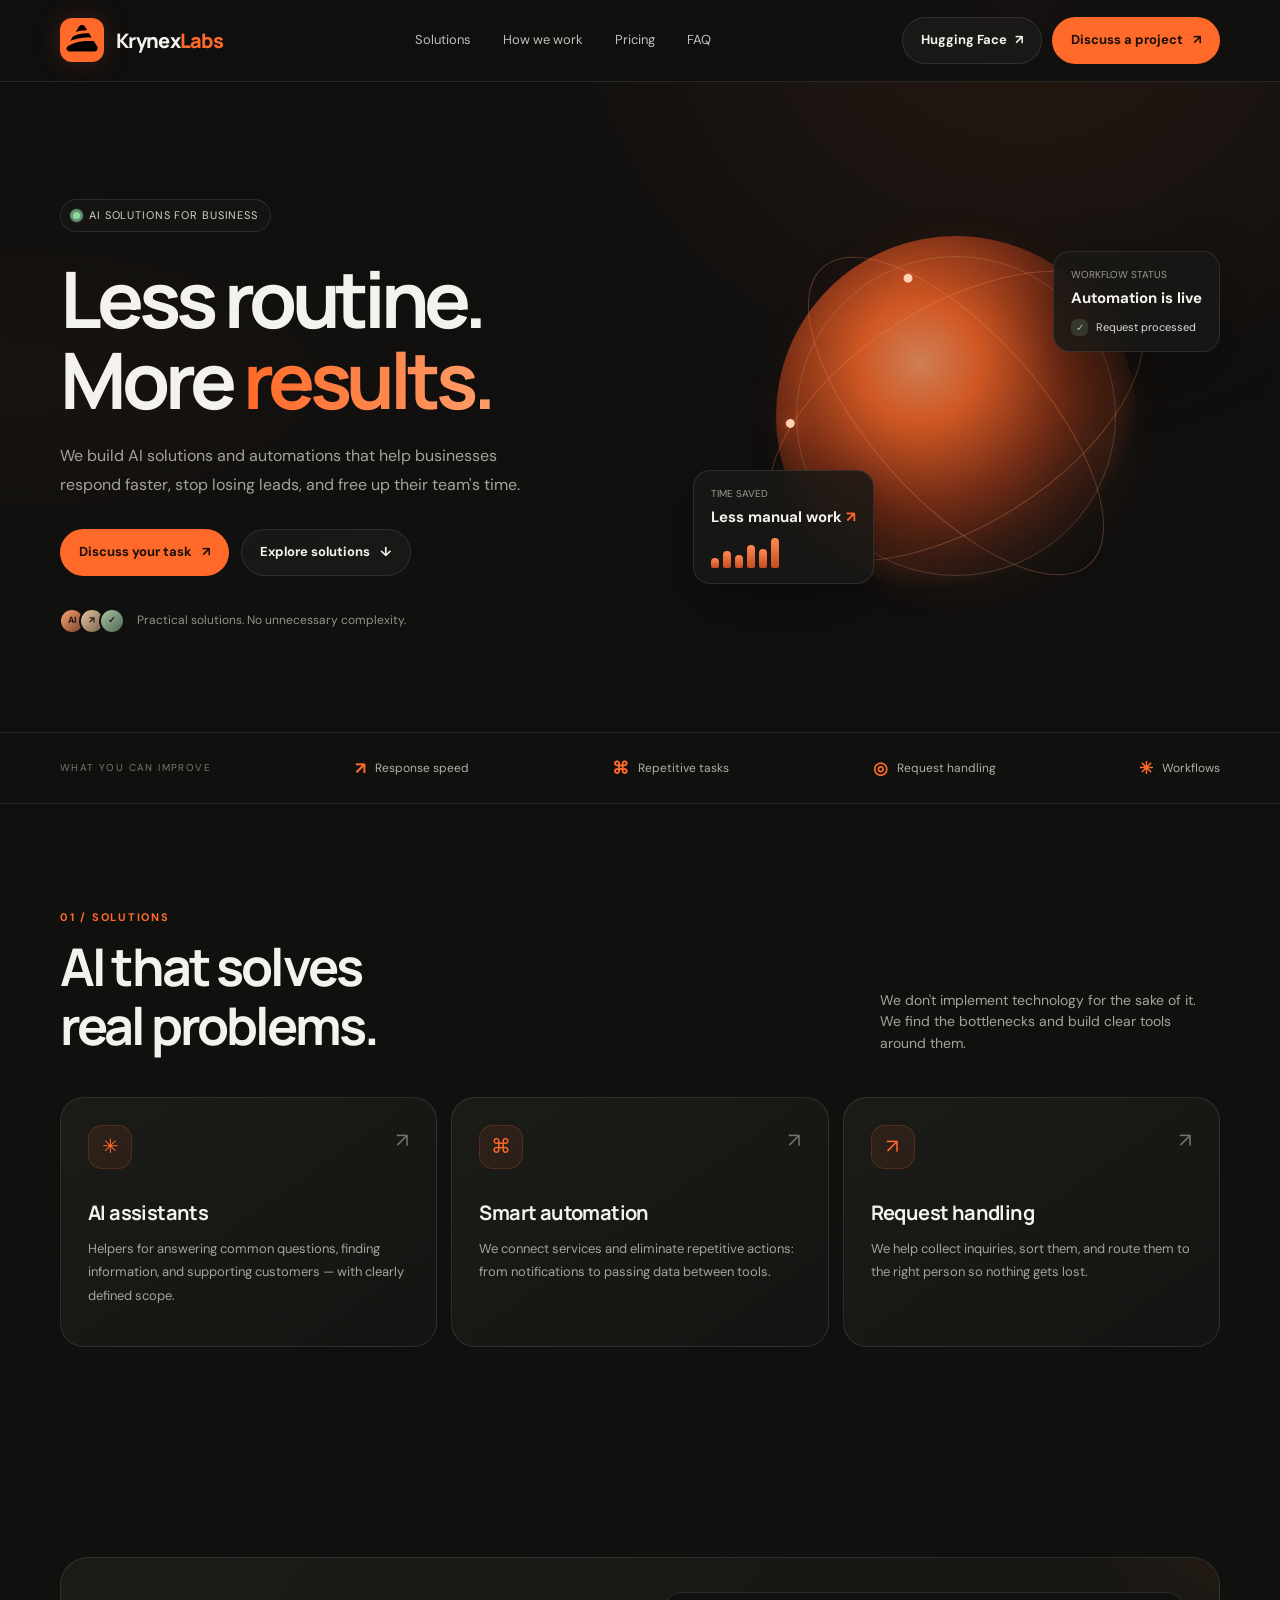
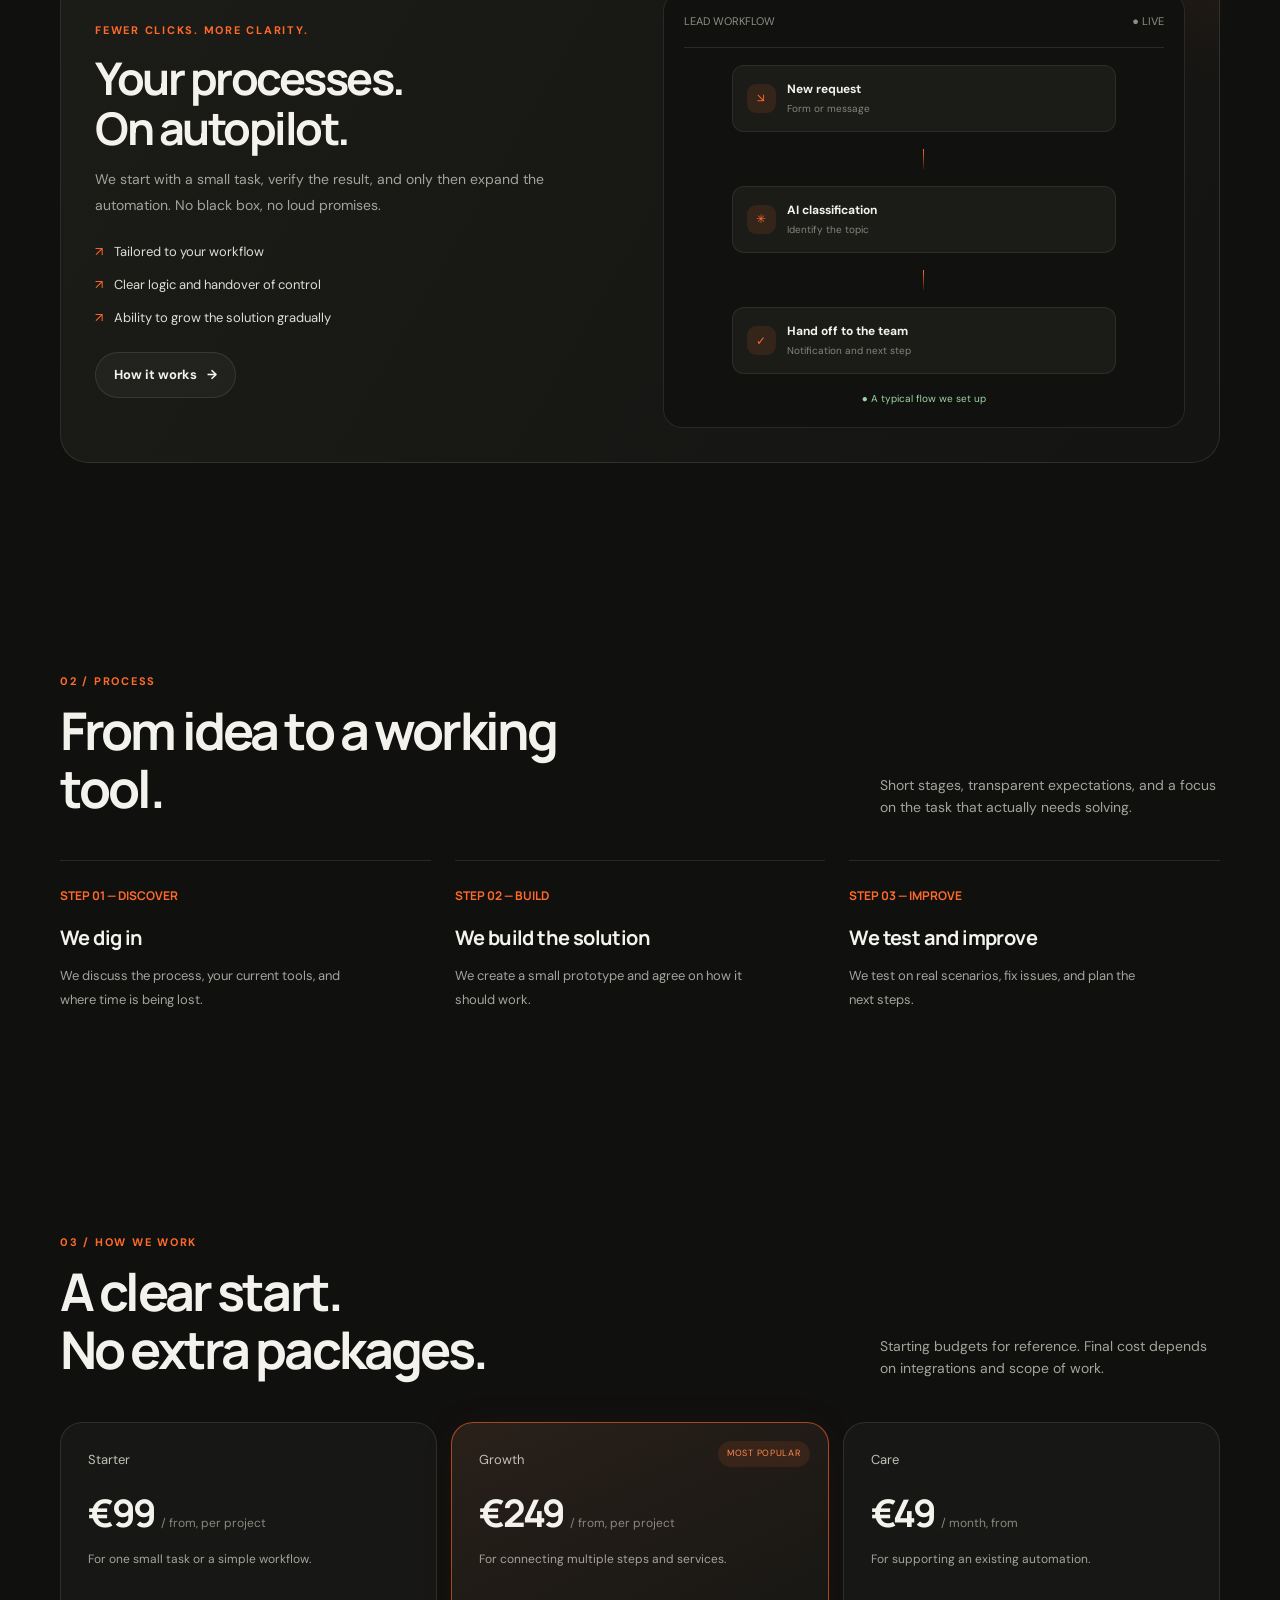
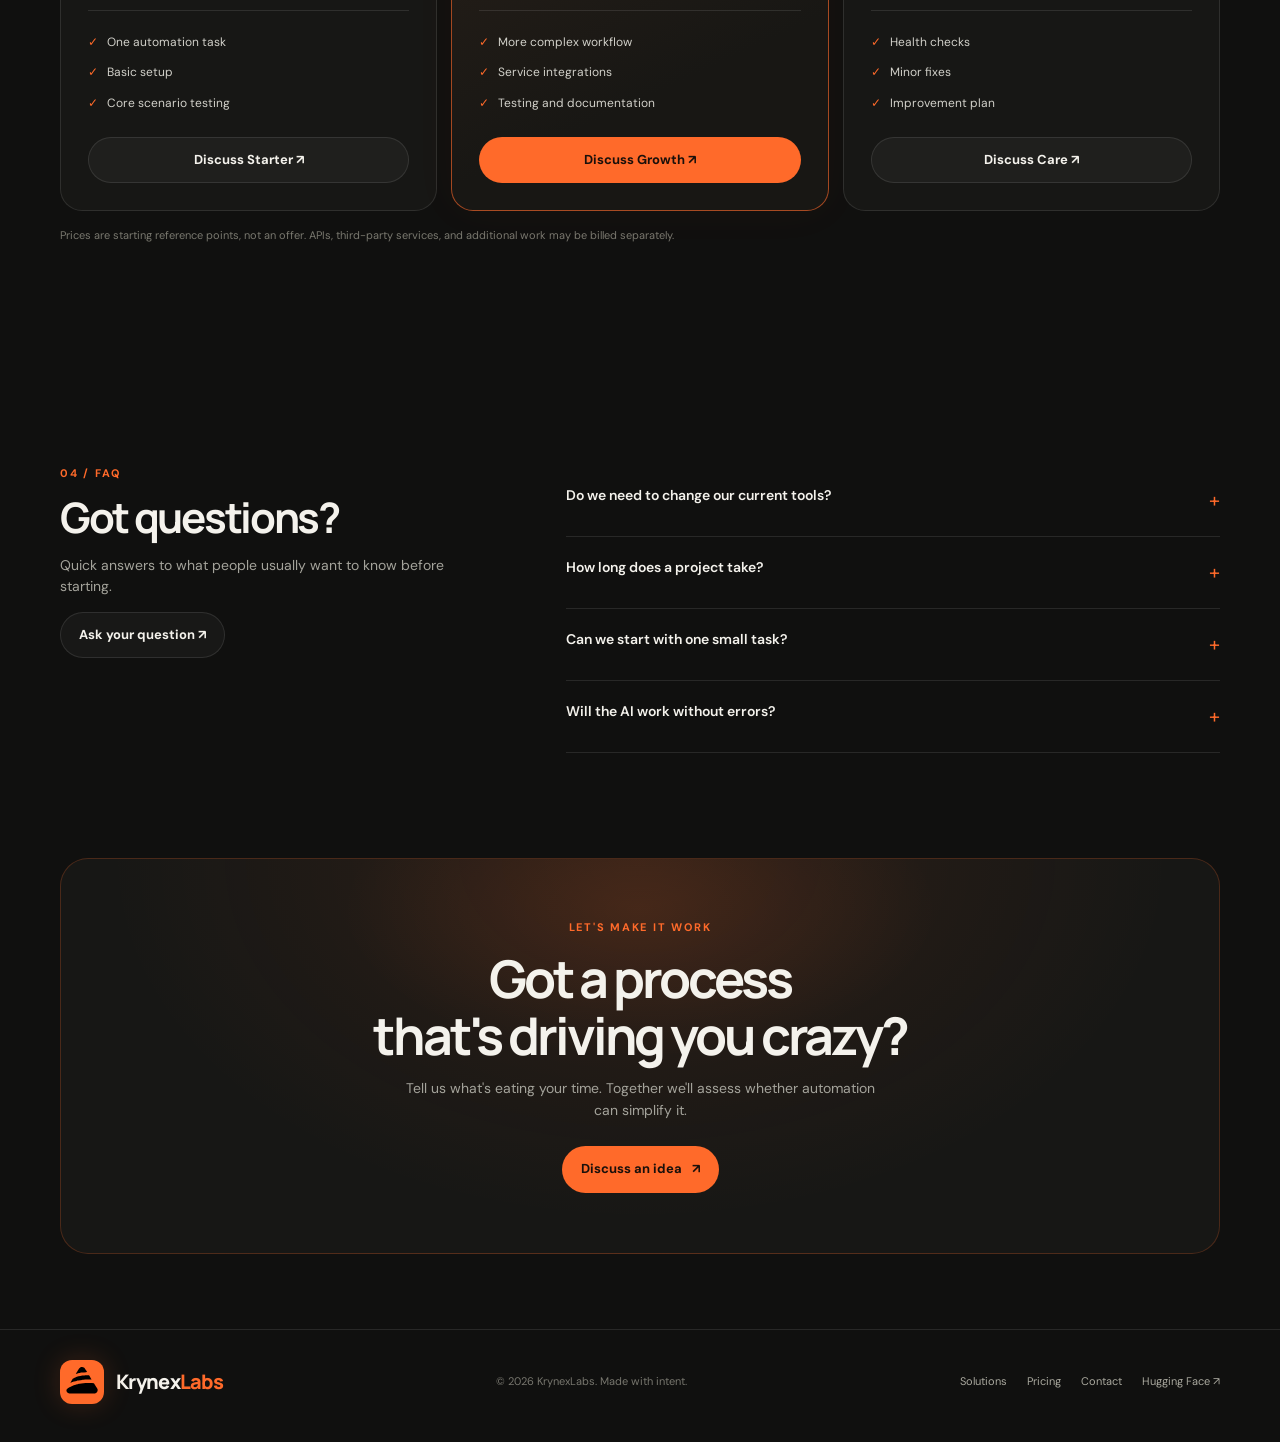
==== index.html @ ca98ba77 "Add files via upload" ====
<!doctype html>
<html lang="en">
<head>
<meta charset="utf-8">
<meta name="viewport" content="width=device-width, initial-scale=1">
<meta name="theme-color" content="#10100f">
<meta name="description" content="KrynexLabs — AI automation for business. Less routine, more results.">
<title>KrynexLabs — Make work flow.</title>
<link rel="icon" type="image/svg+xml" href="logo.svg">
<link rel="preconnect" href="https://fonts.googleapis.com">
<link rel="preconnect" href="https://fonts.gstatic.com" crossorigin>
<link href="https://fonts.googleapis.com/css2?family=DM+Sans:wght@400;500;600;700&family=Manrope:wght@400;500;600;700;800&display=swap" rel="stylesheet">
<style>
:root{--bg:#10100f;--panel:#171715;--panel2:#1d1d1a;--text:#f4f2ec;--muted:#a4a39b;--line:rgba(255,255,255,.1);--orange:#ff6a2a;--orange2:#ff8b52;--radius:24px;--max:1160px}
*{box-sizing:border-box}html{scroll-behavior:smooth;scroll-padding-top:90px}body{margin:0;background:var(--bg);color:var(--text);font-family:"DM Sans",sans-serif;line-height:1.55;overflow-x:hidden}body:before{content:"";position:fixed;inset:0;pointer-events:none;z-index:-1;background:radial-gradient(ellipse at 80% 0%,rgba(255,106,42,.09),transparent 36%),radial-gradient(ellipse at 0% 42%,rgba(255,106,42,.035),transparent 30%)}a{color:inherit;text-decoration:none}button,input,textarea{font:inherit}.wrap{width:min(var(--max),calc(100% - 48px));margin:auto}
/* scroll progress bar */
#scrollProgress{position:fixed;top:0;left:0;height:2px;width:0;background:linear-gradient(90deg,var(--orange),var(--orange2));z-index:100;transition:width .1s linear;box-shadow:0 0 12px #ff6a2a99;pointer-events:none}
.nav{height:82px;display:flex;align-items:center;justify-content:space-between;border-bottom:1px solid var(--line);position:sticky;top:0;z-index:20;background:rgba(16,16,15,.8);backdrop-filter:blur(18px)}.nav-inner{display:flex;align-items:center;justify-content:space-between;width:min(var(--max),calc(100% - 48px));margin:auto}.brand{display:flex;align-items:center;gap:12px;font-family:Manrope,sans-serif;font-weight:800;letter-spacing:-.7px;font-size:20px}.brand-mark{height:44px;width:44px;display:block;background:var(--orange);border-radius:12px;box-shadow:0 0 28px #ff6a2a30;overflow:hidden;flex-shrink:0;position:relative}.brand-mark img{width:100%;height:100%;object-fit:cover;display:block}.brand-mark::after{content:"";position:absolute;inset:-4px;border-radius:16px;background:radial-gradient(circle,#ff6a2a55,transparent 70%);z-index:-1;opacity:0;animation:logoPulse 3s ease-in-out infinite}.brand span span{color:var(--orange)}.nav-links{display:flex;gap:32px;color:#c0bfb8;font-size:13px}.nav-links a{transition:color .2s;position:relative}.nav-links a::after{content:"";position:absolute;left:0;bottom:-4px;width:0;height:1px;background:var(--orange);transition:width .25s ease}.nav-links a:hover{color:#fff}.nav-links a:hover::after{width:100%}.nav-links-hf{display:none}.nav-right{display:flex;align-items:center;gap:10px}.nav-cta,.btn{display:inline-flex;align-items:center;justify-content:center;gap:10px;border:1px solid transparent;border-radius:999px;padding:12px 18px;font-size:13px;font-weight:700;transition:transform .22s,background .22s,border-color .22s,box-shadow .22s;cursor:pointer;position:relative;overflow:hidden}.nav-cta,.btn-primary{background:var(--orange);color:#1a100b}.nav-cta::before,.btn-primary::before{content:"";position:absolute;top:0;left:-100%;width:100%;height:100%;background:linear-gradient(90deg,transparent,rgba(255,255,255,.25),transparent);transition:left .5s ease;pointer-events:none}.nav-cta:hover::before,.btn-primary:hover::before{left:100%}.nav-cta:hover,.btn-primary:hover{background:var(--orange2);transform:translateY(-2px);box-shadow:0 8px 30px #ff6a2a45}.nav-hf{display:inline-flex;align-items:center;justify-content:center;gap:8px;border:1px solid var(--line);background:rgba(255,255,255,.035);color:var(--text);border-radius:999px;padding:12px 18px;font-size:13px;font-weight:700;transition:transform .22s,border-color .22s,background .22s,box-shadow .22s;cursor:pointer}.nav-hf:hover{border-color:#ff6a2a88;transform:translateY(-2px);background:rgba(255,106,42,.08);box-shadow:0 6px 20px #ff6a2a15}.btn-secondary{border-color:var(--line);background:rgba(255,255,255,.035);color:var(--text)}.btn-secondary:hover{border-color:#ff6a2a88;transform:translateY(-2px)}.menu-btn{display:none;border:1px solid var(--line);background:#191917;color:white;border-radius:12px;width:43px;height:43px;font-size:21px;cursor:pointer;transition:transform .2s,background .2s;z-index:60;position:relative}.menu-btn:active{transform:scale(.94)}.menu-btn.active{background:var(--orange);color:#17110d;border-color:var(--orange)}
.hero{padding:100px 0 82px;min-height:650px;display:grid;grid-template-columns:1.05fr .95fr;align-items:center;gap:50px}.eyebrow{display:inline-flex;align-items:center;gap:9px;border:1px solid var(--line);background:#ffffff05;border-radius:999px;padding:7px 12px;color:#d5d3cc;font-size:11px;letter-spacing:.08em;text-transform:uppercase}.live-dot{width:7px;height:7px;border-radius:50%;background:#91d9a3;box-shadow:0 0 0 4px #91d9a31a;position:relative}.live-dot::after{content:"";position:absolute;inset:-3px;border-radius:50%;background:#91d9a3;opacity:.6;animation:dotPulse 2s ease-out infinite}.hero h1{font-family:Manrope,sans-serif;font-size:clamp(46px,6.2vw,78px);line-height:1.04;letter-spacing:-.065em;margin:26px 0 22px;font-weight:700}.hero h1 em{font-style:normal;color:var(--orange);background:linear-gradient(90deg,var(--orange),#ff9d68,var(--orange2),var(--orange));background-size:300% 100%;-webkit-background-clip:text;background-clip:text;-webkit-text-fill-color:transparent;animation:gradientShift 5s ease infinite}.hero-copy{max-width:500px;color:var(--muted);font-size:16px;line-height:1.8}.hero-actions{display:flex;flex-wrap:wrap;gap:12px;margin-top:30px}.micro-proof{display:flex;align-items:center;gap:12px;margin-top:32px;color:#929189;font-size:12px}.avatars{display:flex;padding-left:5px}.avatar{width:26px;height:26px;border:2px solid var(--bg);border-radius:50%;margin-left:-6px;background:linear-gradient(135deg,#f8a36d,#7a4530);display:grid;place-items:center;color:#24140c;font-size:9px;font-weight:800;transition:transform .25s}.avatar:hover{transform:translateY(-3px) scale(1.1);z-index:2}.avatar:nth-child(2){background:linear-gradient(135deg,#e4c6a0,#76604d)}.avatar:nth-child(3){background:linear-gradient(135deg,#a7c2a1,#4e6856)}.hero-visual{position:relative;min-height:420px;display:grid;place-items:center}.orb{position:absolute;width:360px;height:360px;border-radius:50%;background:radial-gradient(circle at 40% 35%,#ff9b67 0,#ff6a2a 19%,#8d3418 44%,#201511 68%,transparent 72%);filter:blur(.3px);opacity:.8;animation:float 7s ease-in-out infinite}.orb:after{content:"";position:absolute;inset:20px;border-radius:50%;border:1px solid #ffb28a50;box-shadow:inset 0 0 50px #ff6a2a25,0 0 70px #ff6a2a1c}.orbit{position:absolute;width:420px;height:220px;border:1px solid #ff98634a;border-radius:50%;transform:rotate(-32deg);animation:orbit 16s linear infinite}.orbit.two{width:400px;height:170px;transform:rotate(48deg);animation-duration:22s;animation-direction:reverse}.orbit-dot{position:absolute;top:23px;left:60px;width:9px;height:9px;background:#ffd0b2;border-radius:50%;box-shadow:0 0 20px var(--orange)}.glass-card{position:absolute;background:rgba(25,25,22,.84);border:1px solid #ffffff19;backdrop-filter:blur(18px);border-radius:17px;padding:15px 17px;box-shadow:0 20px 60px #0005;animation:float 6s ease-in-out infinite;transition:transform .3s ease,box-shadow .3s ease}.glass-card:hover{box-shadow:0 24px 70px #0008,0 0 30px #ff6a2a20}.glass-card small{color:#9d9b92;font-size:10px;display:block}.glass-card strong{display:block;font-size:15px;margin-top:4px}.card-top{top:45px;right:0}.card-bottom{bottom:42px;left:0;animation-delay:-2s}.mini-chart{display:flex;gap:4px;align-items:end;height:30px;margin-top:9px}.mini-chart i{width:8px;border-radius:4px 4px 2px 2px;background:linear-gradient(var(--orange2),#c64c20);transition:height .4s ease}.mini-chart i:nth-child(1){height:35%}.mini-chart i:nth-child(2){height:58%}.mini-chart i:nth-child(3){height:44%}.mini-chart i:nth-child(4){height:78%}.mini-chart i:nth-child(5){height:64%}.mini-chart i:nth-child(6){height:100%}.mini-check{display:flex;gap:8px;align-items:center;margin-top:9px;font-size:11px;color:#ddd}.check{height:17px;width:17px;border-radius:6px;background:#9ad6a42a;color:#9ad6a4;display:grid;place-items:center;font-size:10px}
.strip{border-block:1px solid var(--line);padding:22px 0}.strip-inner{display:flex;align-items:center;justify-content:space-between;gap:18px;flex-wrap:wrap}.strip-label{font-size:10px;text-transform:uppercase;letter-spacing:.14em;color:#77766e}.capability{font-size:12px;color:#b0afa7;display:flex;align-items:center;gap:9px;transition:color .25s,transform .25s}.capability:hover{color:#fff;transform:translateY(-2px)}.capability b{color:var(--orange);font-size:17px}
section.content{padding:105px 0}.section-head{display:flex;justify-content:space-between;align-items:end;gap:30px;margin-bottom:42px}.kicker{font-size:11px;text-transform:uppercase;letter-spacing:.16em;color:var(--orange);font-weight:700}.section-head h2{font-family:Manrope,sans-serif;font-size:clamp(32px,4.5vw,52px);letter-spacing:-.055em;line-height:1.12;margin:12px 0 0;max-width:640px}.section-head p{max-width:340px;color:var(--muted);font-size:14px;margin:0}.services{display:grid;grid-template-columns:repeat(3,1fr);gap:14px}.service{padding:27px;border:1px solid var(--line);border-radius:var(--radius);background:linear-gradient(145deg,#1b1b18,#141412);min-height:250px;transition:transform .3s cubic-bezier(.2,.7,.2,1),border-color .3s,box-shadow .3s;position:relative;overflow:hidden}.service::before{content:"";position:absolute;top:0;left:0;right:0;height:1px;background:linear-gradient(90deg,transparent,var(--orange),transparent);opacity:0;transition:opacity .3s}.service:hover{transform:translateY(-6px);border-color:#ff6a2a70;box-shadow:0 20px 40px -20px #ff6a2a40}.service:hover::before{opacity:1}.service:hover .service-icon{transform:rotate(-6deg) scale(1.08);background:#ff6a2a25}.service:hover .arrow{color:var(--orange);transform:translate(3px,-3px)}.service-icon{height:44px;width:44px;border-radius:14px;background:#ff6a2a15;border:1px solid #ff6a2a30;display:grid;place-items:center;color:var(--orange);font-size:20px;transition:transform .3s ease,background .3s ease}.service h3{font-family:Manrope,sans-serif;font-size:20px;letter-spacing:-.03em;margin:28px 0 9px}.service p{font-size:13px;color:var(--muted);line-height:1.8;margin:0}.service .arrow{float:right;color:#77766e;font-size:20px;transition:color .25s,transform .25s}
.feature-band{display:grid;grid-template-columns:1fr 1fr;gap:45px;align-items:center;padding:34px;border:1px solid var(--line);border-radius:28px;background:linear-gradient(120deg,#1b1b18,#141412);overflow:hidden;position:relative}.feature-band::before{content:"";position:absolute;top:-50%;right:-20%;width:400px;height:400px;background:radial-gradient(circle,#ff6a2a15,transparent 65%);pointer-events:none}.feature-copy h2{font:700 clamp(30px,4vw,45px)/1.12 Manrope,sans-serif;letter-spacing:-.055em;margin:14px 0}.feature-copy p{color:var(--muted);font-size:14px;line-height:1.8}.feature-list{display:grid;gap:13px;margin:24px 0}.feature-list div{display:flex;gap:11px;align-items:center;font-size:13px;color:#deddd6;transition:transform .25s}.feature-list div:hover{transform:translateX(4px)}.feature-list span{color:var(--orange)}.flow-ui{background:#111110;border:1px solid var(--line);border-radius:19px;padding:20px;position:relative}.flow-top{display:flex;justify-content:space-between;color:#8f8d84;font-size:11px;padding-bottom:17px;border-bottom:1px solid var(--line)}.flow-node{width:80%;margin:17px auto;padding:14px;border:1px solid #ffffff14;background:#1b1b18;border-radius:12px;display:flex;align-items:center;gap:11px;font-size:12px;transition:transform .3s,border-color .3s}.flow-node:hover{transform:translateX(4px);border-color:#ff6a2a40}.flow-node .node-icon{height:29px;width:29px;border-radius:9px;display:grid;place-items:center;background:#ff6a2a1c;color:var(--orange)}.flow-line{height:20px;width:1px;background:linear-gradient(#ff6a2a,#ff6a2a22);margin:auto}.flow-status{color:#9ad6a4;font-size:10px;text-align:center;margin-top:15px}
.steps{display:grid;grid-template-columns:repeat(3,1fr);gap:24px}.step{border-top:1px solid var(--line);padding-top:22px;transition:border-color .3s}.step:hover{border-color:#ff6a2a70}.step-no{font:700 12px Manrope,sans-serif;color:var(--orange)}.step h3{font:700 20px Manrope,sans-serif;margin:16px 0 8px;letter-spacing:-.03em}.step p{font-size:13px;color:var(--muted);max-width:300px;line-height:1.8}
.pricing{display:grid;grid-template-columns:repeat(3,1fr);gap:14px}.price-card{border:1px solid var(--line);border-radius:22px;padding:27px;background:#171715;position:relative;transition:transform .3s cubic-bezier(.2,.7,.2,1),border-color .3s,box-shadow .3s}.price-card:hover{transform:translateY(-5px);border-color:#ff6a2a55;box-shadow:0 20px 40px -25px #ff6a2a50}.price-card.featured{border-color:#ff6a2a99;background:linear-gradient(155deg,#292019,#181714 65%);box-shadow:0 0 45px #ff6a2a0a}.price-card.featured:hover{box-shadow:0 25px 50px -20px #ff6a2a55}.popular{position:absolute;top:18px;right:18px;font-size:9px;text-transform:uppercase;letter-spacing:.08em;background:#ff6a2a1b;color:var(--orange2);padding:6px 9px;border-radius:99px}.plan{font-size:13px;color:#c2c0b7}.price{font:700 38px Manrope,sans-serif;letter-spacing:-.06em;margin:16px 0 4px}.price span{font:400 12px "DM Sans",sans-serif;color:#88877f;letter-spacing:0}.price-desc{font-size:12px;color:var(--muted);min-height:38px}.price-card hr{border:0;border-top:1px solid var(--line);margin:22px 0}.includes{display:grid;gap:12px;margin-bottom:24px;font-size:12px;color:#d1d0c9}.includes div:before{content:"✓";color:var(--orange);margin-right:9px}.price-card .btn{width:100%}.note{font-size:11px;color:#79786f;margin-top:16px}
.faq{display:grid;grid-template-columns:.8fr 1.2fr;gap:70px}.faq-intro h2{font:700 42px/1.12 Manrope,sans-serif;letter-spacing:-.055em;margin:12px 0}.faq-intro p{color:var(--muted);font-size:14px}.faq-list details{border-bottom:1px solid var(--line);padding:20px 0;transition:border-color .3s}.faq-list details[open]{border-color:#ff6a2a70}.faq-list summary{list-style:none;cursor:pointer;display:flex;justify-content:space-between;gap:15px;font-size:14px;font-weight:600;transition:color .25s}.faq-list summary:hover{color:var(--orange)}.faq-list summary::-webkit-details-marker{display:none}.faq-list summary:after{content:"+";font-size:20px;color:var(--orange);font-weight:400;transition:transform .3s}.faq-list details[open] summary:after{content:"−"}.faq-list details p{color:var(--muted);font-size:13px;line-height:1.8;max-width:580px;animation:fadeIn .3s ease}
.cta{padding:60px 25px;text-align:center;border:1px solid #ff6a2a38;border-radius:28px;background:radial-gradient(ellipse at 50% 0%,#ff6a2a19,transparent 65%),#171715;position:relative;overflow:hidden}.cta::before{content:"";position:absolute;top:-100px;left:50%;transform:translateX(-50%);width:600px;height:300px;background:radial-gradient(ellipse,#ff6a2a20,transparent 70%);pointer-events:none;animation:ctaGlow 6s ease-in-out infinite}.cta h2{font:700 clamp(32px,5vw,52px)/1.1 Manrope,sans-serif;letter-spacing:-.06em;margin:14px 0;position:relative}.cta p{max-width:470px;margin:0 auto 25px;color:var(--muted);font-size:14px;position:relative}.cta .btn{position:relative}
.footer{padding:30px 0 38px;margin-top:75px;border-top:1px solid var(--line)}.footer-inner{display:flex;align-items:center;justify-content:space-between;gap:20px;flex-wrap:wrap}.footer small{color:#77766e;font-size:11px}.footer-links{display:flex;gap:20px;color:#aaa99f;font-size:11px}.footer-links a{transition:color .2s}.footer-links a:hover{color:var(--orange)}
.modal{position:fixed;inset:0;background:#000a;backdrop-filter:blur(8px);display:none;place-items:center;padding:20px;z-index:50}.modal.open{display:grid;animation:fadeIn .2s}.modal-box{width:min(100%,470px);background:#191917;border:1px solid var(--line);border-radius:23px;padding:28px;position:relative;animation:rise .25s}.modal-box h2{font:700 27px Manrope,sans-serif;letter-spacing:-.04em;margin:0 0 8px}.modal-box p{font-size:13px;color:var(--muted);margin:0 0 22px}.close{position:absolute;right:18px;top:18px;border:1px solid var(--line);background:#22221f;color:white;width:34px;height:34px;border-radius:10px;cursor:pointer;transition:background .2s,border-color .2s}.close:hover{background:#2a2a26;border-color:#ff6a2a66}.field{display:grid;gap:7px;margin:13px 0}.field label{font-size:11px;color:#c4c2b9}.field input,.field textarea,.field select{width:100%;background:#10100f;color:#fff;border:1px solid var(--line);border-radius:11px;padding:12px 13px;outline:none;font-size:13px;transition:border-color .2s,box-shadow .2s}.field input:focus,.field textarea:focus,.field select:focus{border-color:#ff6a2a99;box-shadow:0 0 0 3px #ff6a2a18}.field textarea{resize:vertical;min-height:85px}.modal-box .btn{width:100%;margin-top:9px}.form-note{font-size:10px!important;margin-top:12px!important;color:#88877f!important}
.reveal{opacity:0;transform:translateY(22px);transition:opacity .7s ease,transform .7s cubic-bezier(.2,.7,.2,1)}.reveal.visible{opacity:1;transform:none}
@keyframes float{0%,100%{transform:translateY(0)}50%{transform:translateY(-12px)}}@keyframes orbit{to{transform:rotate(328deg)}}@keyframes fadeIn{from{opacity:0}to{opacity:1}}@keyframes rise{from{opacity:0;transform:translateY(12px) scale(.98)}to{opacity:1;transform:none}}@keyframes dotPulse{0%{transform:scale(1);opacity:.6}100%{transform:scale(2.2);opacity:0}}@keyframes logoPulse{0%,100%{opacity:0}50%{opacity:.8}}@keyframes gradientShift{0%,100%{background-position:0% 50%}50%{background-position:100% 50%}}@keyframes ctaGlow{0%,100%{opacity:.7;transform:translateX(-50%) scale(1)}50%{opacity:1;transform:translateX(-50%) scale(1.1)}}
@media(min-width:1400px){.hero{padding-top:120px;padding-bottom:100px}}
@media(max-width:850px){.hero{grid-template-columns:1fr;gap:15px;padding:75px 0 60px}.hero-copy{max-width:580px}.hero-visual{min-height:350px}.orb{width:280px;height:280px}.orbit{width:340px;height:170px}.orbit.two{width:330px;height:145px}.card-top{right:6%}.card-bottom{left:5%}.section-head{display:block}.section-head p{margin-top:18px}.feature-band{grid-template-columns:1fr;gap:30px}.faq{grid-template-columns:1fr;gap:25px}.faq-intro h2{font-size:36px}.nav-links{gap:18px}}
@media(max-width:620px){
  .wrap,.nav-inner{width:calc(100% - 34px)}
  .nav{height:70px}
  .brand{font-size:18px}
  .brand-mark{height:36px;width:36px;border-radius:10px}
  .nav-cta{display:none}
  .nav-hf{display:none}
  .nav-right{gap:0}
  .nav-links-hf{display:block;color:var(--orange)!important;font-weight:700}
  .menu-btn{display:block}
  .nav-links{display:flex;position:absolute;top:69px;left:0;right:0;padding:22px 24px 28px;background:rgba(21,21,19,.98);backdrop-filter:blur(20px);border-bottom:1px solid var(--line);flex-direction:column;gap:0;opacity:0;transform:translateY(-24px);pointer-events:none;visibility:hidden;transition:opacity .32s ease,transform .38s cubic-bezier(.22,1,.36,1),visibility .32s}
  .nav-links.open{opacity:1;transform:translateY(0);pointer-events:auto;visibility:visible}
  .nav-links a{font-size:15px;padding:14px 0;border-bottom:1px solid rgba(255,255,255,.06);opacity:0;transform:translateY(-8px);transition:opacity .3s ease,transform .3s ease,color .2s}
  .nav-links a::after{display:none}
  .nav-links a:last-child{border-bottom:none}
  .nav-links.open a{opacity:1;transform:translateY(0)}
  .nav-links.open a:nth-child(1){transition-delay:.10s}
  .nav-links.open a:nth-child(2){transition-delay:.16s}
  .nav-links.open a:nth-child(3){transition-delay:.22s}
  .nav-links.open a:nth-child(4){transition-delay:.28s}
  .nav-links.open a:nth-child(5){transition-delay:.34s}
  .nav-links a:hover,.nav-links a:active{color:var(--orange)}
  body.menu-open::after{content:"";position:fixed;inset:0;background:rgba(0,0,0,.45);backdrop-filter:blur(2px);z-index:15;animation:fadeIn .3s ease}
  .hero{padding:57px 0 35px;min-height:auto}
  .hero h1{font-size:clamp(43px,12vw,61px);margin-top:21px}
  .hero-copy{font-size:14px}
  .hero-actions{display:grid;grid-template-columns:1fr 1fr}
  .hero-actions .btn{padding:13px 10px;font-size:12px}
  .micro-proof{font-size:10px;flex-wrap:wrap}
  .hero-visual{min-height:300px;transform:scale(.93);margin:0 -15px}
  .orb{width:245px;height:245px}
  .orbit{width:300px;height:145px}
  .orbit.two{width:290px;height:125px}
  .card-top{top:22px;right:1%}
  .card-bottom{bottom:17px;left:0}
  .glass-card{padding:12px 13px}
  .strip-inner{justify-content:flex-start;gap:15px 22px}
  .strip-label{width:100%}
  .capability{font-size:11px}
  .content{padding:75px 0!important}
  .section-head{margin-bottom:28px}
  .section-head h2{font-size:36px}
  .services,.pricing,.steps{grid-template-columns:1fr}
  .service{min-height:auto;padding:23px}
  .service h3{margin-top:20px}
  .feature-band{padding:22px;border-radius:22px}
  .flow-ui{padding:14px}
  .flow-node{width:92%}
  .price-card{padding:24px}
  .price-desc{min-height:0}
  .faq-intro h2{font-size:35px}
  .cta{padding:43px 19px}
  .footer{margin-top:55px}
  .footer-inner{align-items:flex-start;flex-direction:column}
  .footer-links{gap:15px}
  .modal-box{padding:24px 20px}
  .modal-box h2{font-size:24px}
}
@media(prefers-reduced-motion:reduce){*,*:before,*:after{scroll-behavior:auto!important;animation-duration:.01ms!important;animation-iteration-count:1!important;transition-duration:.01ms!important}.reveal{opacity:1;transform:none}}
</style>
</head>
<body>
<div id="scrollProgress"></div>
<header class="nav">
  <div class="nav-inner">
    <a class="brand" href="#top" aria-label="KrynexLabs — back to top"><span class="brand-mark"><img src="logo.svg" alt="KrynexLabs logo"></span><span>Krynex<span>Labs</span></span></a>
    <nav class="nav-links" id="navLinks" aria-label="Main navigation">
      <a href="#services">Solutions</a>
      <a href="#process">How we work</a>
      <a href="#pricing">Pricing</a>
      <a href="#faq">FAQ</a>
      <a class="nav-links-hf" href="https://huggingface.co/KrynexLabs" target="_blank" rel="noopener">Hugging Face ↗</a>
    </nav>
    <div class="nav-right">
      <a class="nav-hf" href="https://huggingface.co/KrynexLabs" target="_blank" rel="noopener" aria-label="KrynexLabs on Hugging Face">Hugging Face <span>↗</span></a>
      <a class="nav-cta" href="#contact">Discuss a project <span>↗</span></a>
      <button class="menu-btn" id="menuBtn" aria-label="Open menu" aria-expanded="false">☰</button>
    </div>
  </div>
</header>
<main id="top">
<section class="hero wrap">
  <div class="hero-content">
    <div class="eyebrow"><span class="live-dot"></span> AI solutions for business</div>
    <h1>Less routine.<br>More <em>results.</em></h1>
    <p class="hero-copy">We build AI solutions and automations that help businesses respond faster, stop losing leads, and free up their team's time.</p>
    <div class="hero-actions"><a class="btn btn-primary" href="#contact">Discuss your task <span>↗</span></a><a class="btn btn-secondary" href="#services">Explore solutions <span>↓</span></a></div>
    <div class="micro-proof"><div class="avatars"><span class="avatar">AI</span><span class="avatar">↗</span><span class="avatar">✓</span></div><span>Practical solutions. No unnecessary complexity.</span></div>
  </div>
  <div class="hero-visual" aria-label="Abstract AI visualization">
    <div class="orb"></div><div class="orbit"><i class="orbit-dot"></i></div><div class="orbit two"><i class="orbit-dot"></i></div>
    <div class="glass-card card-top"><small>WORKFLOW STATUS</small><strong>Automation is live</strong><div class="mini-check"><span class="check">✓</span> Request processed</div></div>
    <div class="glass-card card-bottom"><small>TIME SAVED</small><strong>Less manual work <span style="color:var(--orange)">↗</span></strong><div class="mini-chart"><i></i><i></i><i></i><i></i><i></i><i></i></div></div>
  </div>
</section>
<div class="strip"><div class="wrap strip-inner"><span class="strip-label">What you can improve</span><span class="capability"><b>↗</b> Response speed</span><span class="capability"><b>⌘</b> Repetitive tasks</span><span class="capability"><b>◎</b> Request handling</span><span class="capability"><b>✳</b> Workflows</span></div></div>
<section class="content wrap" id="services">
  <div class="section-head reveal"><div><div class="kicker">01 / Solutions</div><h2>AI that solves<br>real problems.</h2></div><p>We don't implement technology for the sake of it. We find the bottlenecks and build clear tools around them.</p></div>
  <div class="services">
    <article class="service reveal"><span class="arrow">↗</span><div class="service-icon">✳</div><h3>AI assistants</h3><p>Helpers for answering common questions, finding information, and supporting customers — with clearly defined scope.</p></article>
    <article class="service reveal"><span class="arrow">↗</span><div class="service-icon">⌘</div><h3>Smart automation</h3><p>We connect services and eliminate repetitive actions: from notifications to passing data between tools.</p></article>
    <article class="service reveal"><span class="arrow">↗</span><div class="service-icon">↗</div><h3>Request handling</h3><p>We help collect inquiries, sort them, and route them to the right person so nothing gets lost.</p></article>
  </div>
</section>
<section class="content wrap">
  <div class="feature-band reveal">
    <div class="feature-copy"><div class="kicker">Fewer clicks. More clarity.</div><h2>Your processes.<br>On autopilot.</h2><p>We start with a small task, verify the result, and only then expand the automation. No black box, no loud promises.</p>
      <div class="feature-list"><div><span>↗</span> Tailored to your workflow</div><div><span>↗</span> Clear logic and handover of control</div><div><span>↗</span> Ability to grow the solution gradually</div></div>
      <a class="btn btn-secondary" href="#process">How it works <span>→</span></a>
    </div>
    <div class="flow-ui" aria-label="Example automation flow"><div class="flow-top"><span>LEAD WORKFLOW</span><span>● LIVE</span></div><div class="flow-node"><span class="node-icon">↘</span><span><b>New request</b><br><small style="color:#85837b">Form or message</small></span></div><div class="flow-line"></div><div class="flow-node"><span class="node-icon">✳</span><span><b>AI classification</b><br><small style="color:#85837b">Identify the topic</small></span></div><div class="flow-line"></div><div class="flow-node"><span class="node-icon">✓</span><span><b>Hand off to the team</b><br><small style="color:#85837b">Notification and next step</small></span></div><div class="flow-status">● A typical flow we set up</div></div>
  </div>
</section>
<section class="content wrap" id="process">
  <div class="section-head reveal"><div><div class="kicker">02 / Process</div><h2>From idea to a working<br>tool.</h2></div><p>Short stages, transparent expectations, and a focus on the task that actually needs solving.</p></div>
  <div class="steps"><article class="step reveal"><span class="step-no">STEP 01 — DISCOVER</span><h3>We dig in</h3><p>We discuss the process, your current tools, and where time is being lost.</p></article><article class="step reveal"><span class="step-no">STEP 02 — BUILD</span><h3>We build the solution</h3><p>We create a small prototype and agree on how it should work.</p></article><article class="step reveal"><span class="step-no">STEP 03 — IMPROVE</span><h3>We test and improve</h3><p>We test on real scenarios, fix issues, and plan the next steps.</p></article></div>
</section>
<section class="content wrap" id="pricing">
  <div class="section-head reveal"><div><div class="kicker">03 / How we work</div><h2>A clear start.<br>No extra packages.</h2></div><p>Starting budgets for reference. Final cost depends on integrations and scope of work.</p></div>
  <div class="pricing">
    <article class="price-card reveal"><div class="plan">Starter</div><div class="price">€99 <span>/ from, per project</span></div><p class="price-desc">For one small task or a simple workflow.</p><hr><div class="includes"><div>One automation task</div><div>Basic setup</div><div>Core scenario testing</div></div><button class="btn btn-secondary choose-plan" data-plan="Starter">Discuss Starter ↗</button></article>
    <article class="price-card featured reveal"><span class="popular">Most popular</span><div class="plan">Growth</div><div class="price">€249 <span>/ from, per project</span></div><p class="price-desc">For connecting multiple steps and services.</p><hr><div class="includes"><div>More complex workflow</div><div>Service integrations</div><div>Testing and documentation</div></div><button class="btn btn-primary choose-plan" data-plan="Growth">Discuss Growth ↗</button></article>
    <article class="price-card reveal"><div class="plan">Care</div><div class="price">€49 <span>/ month, from</span></div><p class="price-desc">For supporting an existing automation.</p><hr><div class="includes"><div>Health checks</div><div>Minor fixes</div><div>Improvement plan</div></div><button class="btn btn-secondary choose-plan" data-plan="Care">Discuss Care ↗</button></article>
  </div><p class="note">Prices are starting reference points, not an offer. APIs, third-party services, and additional work may be billed separately.</p>
</section>
<section class="content wrap" id="faq">
  <div class="faq"><div class="faq-intro reveal"><div class="kicker">04 / FAQ</div><h2>Got questions?</h2><p>Quick answers to what people usually want to know before starting.</p><a class="btn btn-secondary" href="#contact">Ask your question ↗</a></div>
    <div class="faq-list reveal"><details><summary>Do we need to change our current tools?</summary><p>Not necessarily. We first check whether your existing services can be connected and the current process improved.</p></details><details><summary>How long does a project take?</summary><p>Small tasks can take a few days, while complex integrations take longer. We set timelines after discussing the scope.</p></details><details><summary>Can we start with one small task?</summary><p>Yes. It's often the smartest option: validate the idea on a limited scenario, then decide whether to expand the solution.</p></details><details><summary>Will the AI work without errors?</summary><p>No — and promising that would be wrong. We build in testing, guardrails, human handover for complex cases, and monitoring where it's needed.</p></details></div>
  </div>
</section>
<section class="wrap" id="contact"><div class="cta reveal"><div class="kicker">LET'S MAKE IT WORK</div><h2>Got a process<br>that's driving you crazy?</h2><p>Tell us what's eating your time. Together we'll assess whether automation can simplify it.</p><button class="btn btn-primary" id="openContact">Discuss an idea <span>↗</span></button></div></section>
</main>
<footer class="footer"><div class="wrap footer-inner"><a class="brand" href="#top"><span class="brand-mark"><img src="logo.svg" alt="KrynexLabs logo"></span><span>Krynex<span>Labs</span></span></a><small>© <span id="year"></span> KrynexLabs. Made with intent.</small><div class="footer-links"><a href="#services">Solutions</a><a href="#pricing">Pricing</a><a href="#contact">Contact</a><a href="https://huggingface.co/KrynexLabs" target="_blank" rel="noopener">Hugging Face ↗</a></div></div></footer>
<div class="modal" id="contactModal" role="dialog" aria-modal="true" aria-labelledby="modalTitle"><div class="modal-box"><button class="close" id="closeModal" aria-label="Close">×</button><h2 id="modalTitle">Let's discuss your task</h2><p>Fill in the form — it will prepare a message to send via your email app.</p><form id="contactForm"><div class="field"><label for="name">What should we call you?</label><input id="name" name="name" autocomplete="name" placeholder="Your name" required></div><div class="field"><label for="email">Your email</label><input id="email" name="email" type="email" autocomplete="email" placeholder="you@company.com" required></div><div class="field"><label for="plan">What are you interested in?</label><select id="plan" name="plan"><option>Just want to discuss an idea</option><option>Starter</option><option>Growth</option><option>Care</option><option>Another task</option></select></div><div class="field"><label for="message">Briefly about your task</label><textarea id="message" name="message" placeholder="What would you like to automate?"></textarea></div><button class="btn btn-primary" type="submit">Prepare email ↗</button><p class="form-note">The button will open your email app; if it's not configured, copy the prepared text.</p><textarea id="fallbackText" readonly hidden aria-label="Prepared message"></textarea><button type="button" id="copyMessage" class="btn btn-secondary" hidden>Copy message</button><p id="formStatus" class="form-note" role="status"></p></form></div></div>
<script>
const menuBtn=document.getElementById('menuBtn'),navLinks=document.getElementById('navLinks');
menuBtn.addEventListener('click',()=>{const open=navLinks.classList.toggle('open');menuBtn.setAttribute('aria-expanded',String(open));menuBtn.classList.toggle('active',open);menuBtn.textContent=open?'×':'☰';document.body.classList.toggle('menu-open',open)});
navLinks.querySelectorAll('a').forEach(a=>a.addEventListener('click',()=>{navLinks.classList.remove('open');menuBtn.setAttribute('aria-expanded','false');menuBtn.classList.remove('active');menuBtn.textContent='☰';document.body.classList.remove('menu-open')}));
document.getElementById('year').textContent=new Date().getFullYear();
const revealObserver=new IntersectionObserver(entries=>entries.forEach(entry=>{if(entry.isIntersecting){entry.target.classList.add('visible');revealObserver.unobserve(entry.target)}}),{threshold:.12});
document.querySelectorAll('.reveal').forEach(el=>revealObserver.observe(el));
const scrollProgress=document.getElementById('scrollProgress');
window.addEventListener('scroll',()=>{const h=document.documentElement.scrollHeight-window.innerHeight;const p=h>0?(window.scrollY/h)*100:0;scrollProgress.style.width=p+'%'},{passive:true});
const modal=document.getElementById('contactModal'),plan=document.getElementById('plan');
function openModal(selected){if(selected)plan.value=selected;modal.classList.add('open');document.body.style.overflow='hidden';setTimeout(()=>document.getElementById('name').focus(),80)}
function closeModal(){modal.classList.remove('open');document.body.style.overflow=''}
document.getElementById('openContact').addEventListener('click',()=>openModal());
document.querySelectorAll('.choose-plan').forEach(btn=>btn.addEventListener('click',()=>openModal(btn.dataset.plan)));
document.getElementById('closeModal').addEventListener('click',closeModal);
modal.addEventListener('click',e=>{if(e.target===modal)closeModal()});
document.addEventListener('keydown',e=>{if(e.key==='Escape')closeModal()});
document.getElementById('contactForm').addEventListener('submit',e=>{
 e.preventDefault();
 const f=new FormData(e.currentTarget);
 const message=`KrynexLabs request\nName: ${f.get('name')}\nEmail: ${f.get('email')}\nInterest: ${f.get('plan')}\nTask: ${f.get('message')||'Not specified'}`;
 const fallback=document.getElementById('fallbackText');fallback.hidden=false;fallback.value=message;
 const copy=document.getElementById('copyMessage');copy.hidden=false;
 document.getElementById('formStatus').textContent='Text prepared. Now trying to open your email app.';
 window.location.href='mailto:krynexlabs@gmail.com?subject='+encodeURIComponent('KrynexLabs request')+'&body='+encodeURIComponent(message);
});
document.getElementById('copyMessage').addEventListener('click',async()=>{const text=document.getElementById('fallbackText').value;try{await navigator.clipboard.writeText(text);document.getElementById('formStatus').textContent='Message copied.'}catch{document.getElementById('fallbackText').focus();document.getElementById('fallbackText').select();document.getElementById('formStatus').textContent='Select the text and copy it manually.'}});
</script>
</body>
</html>
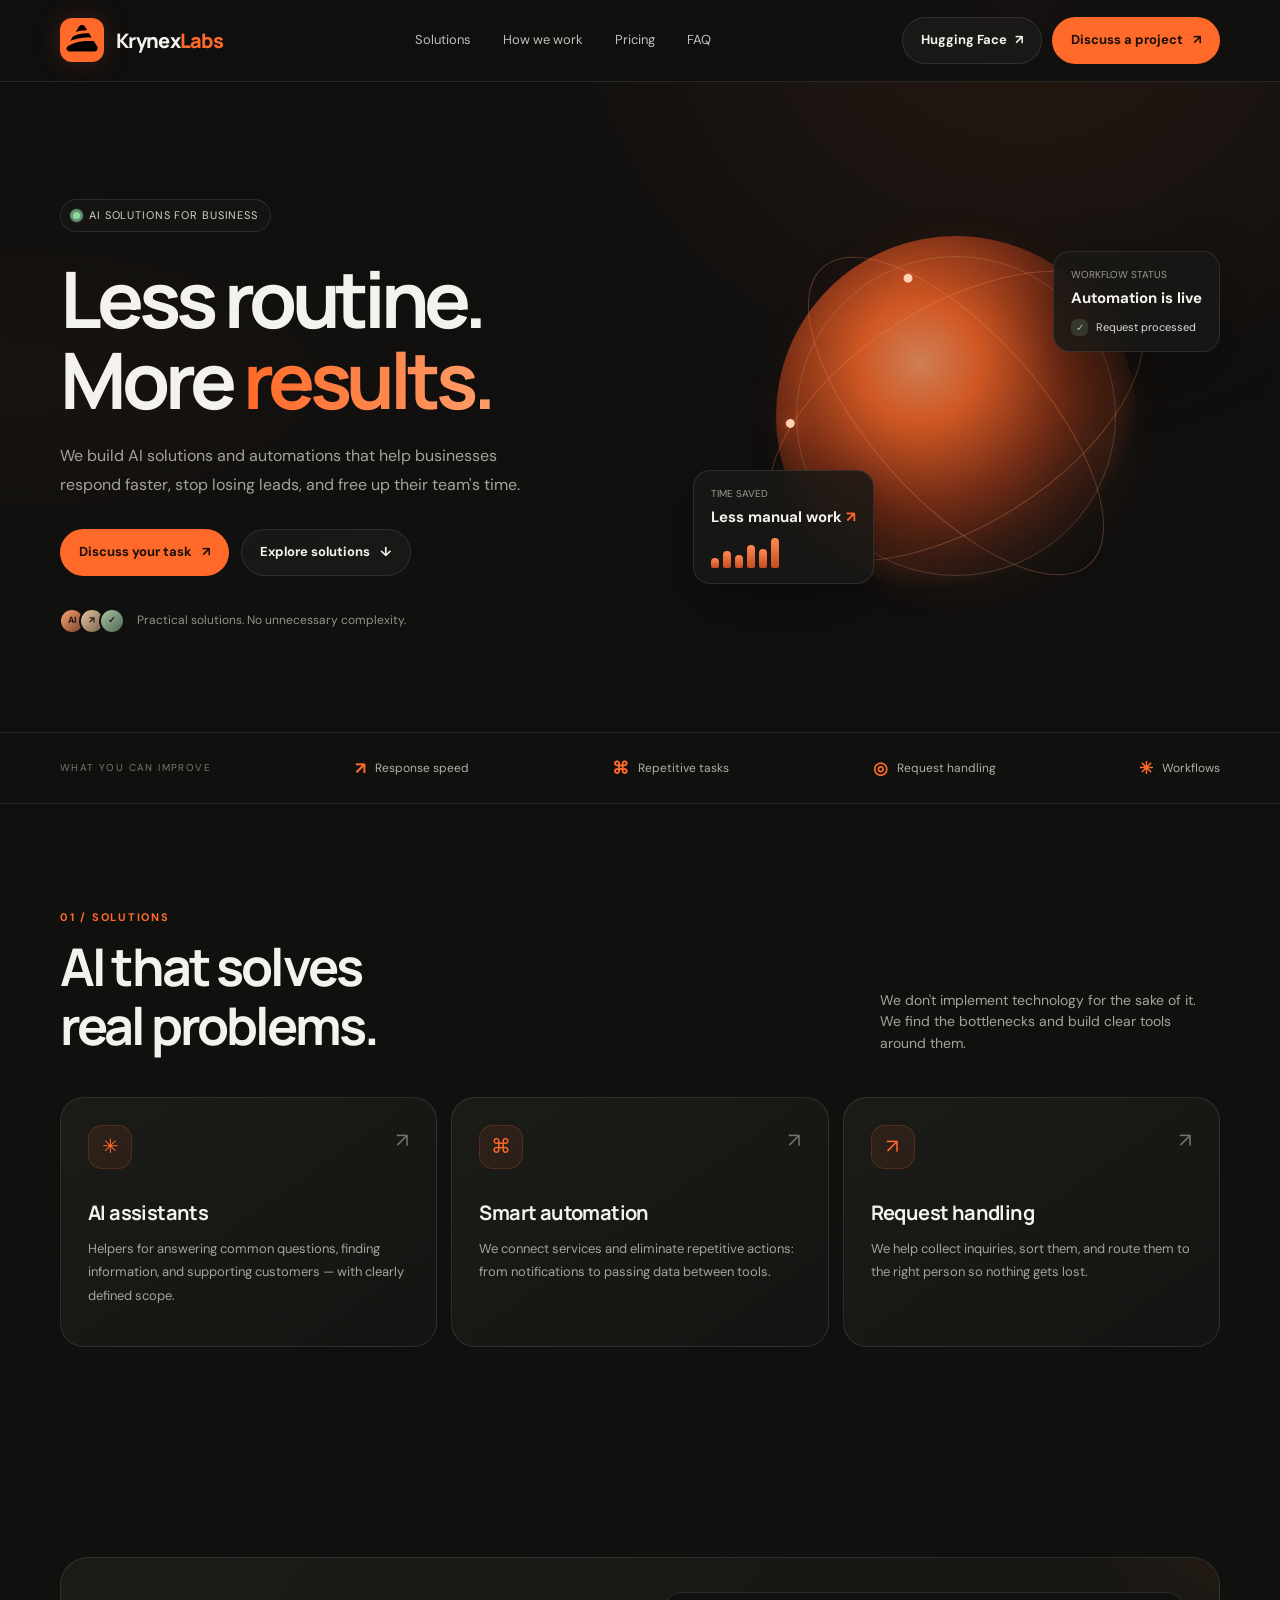
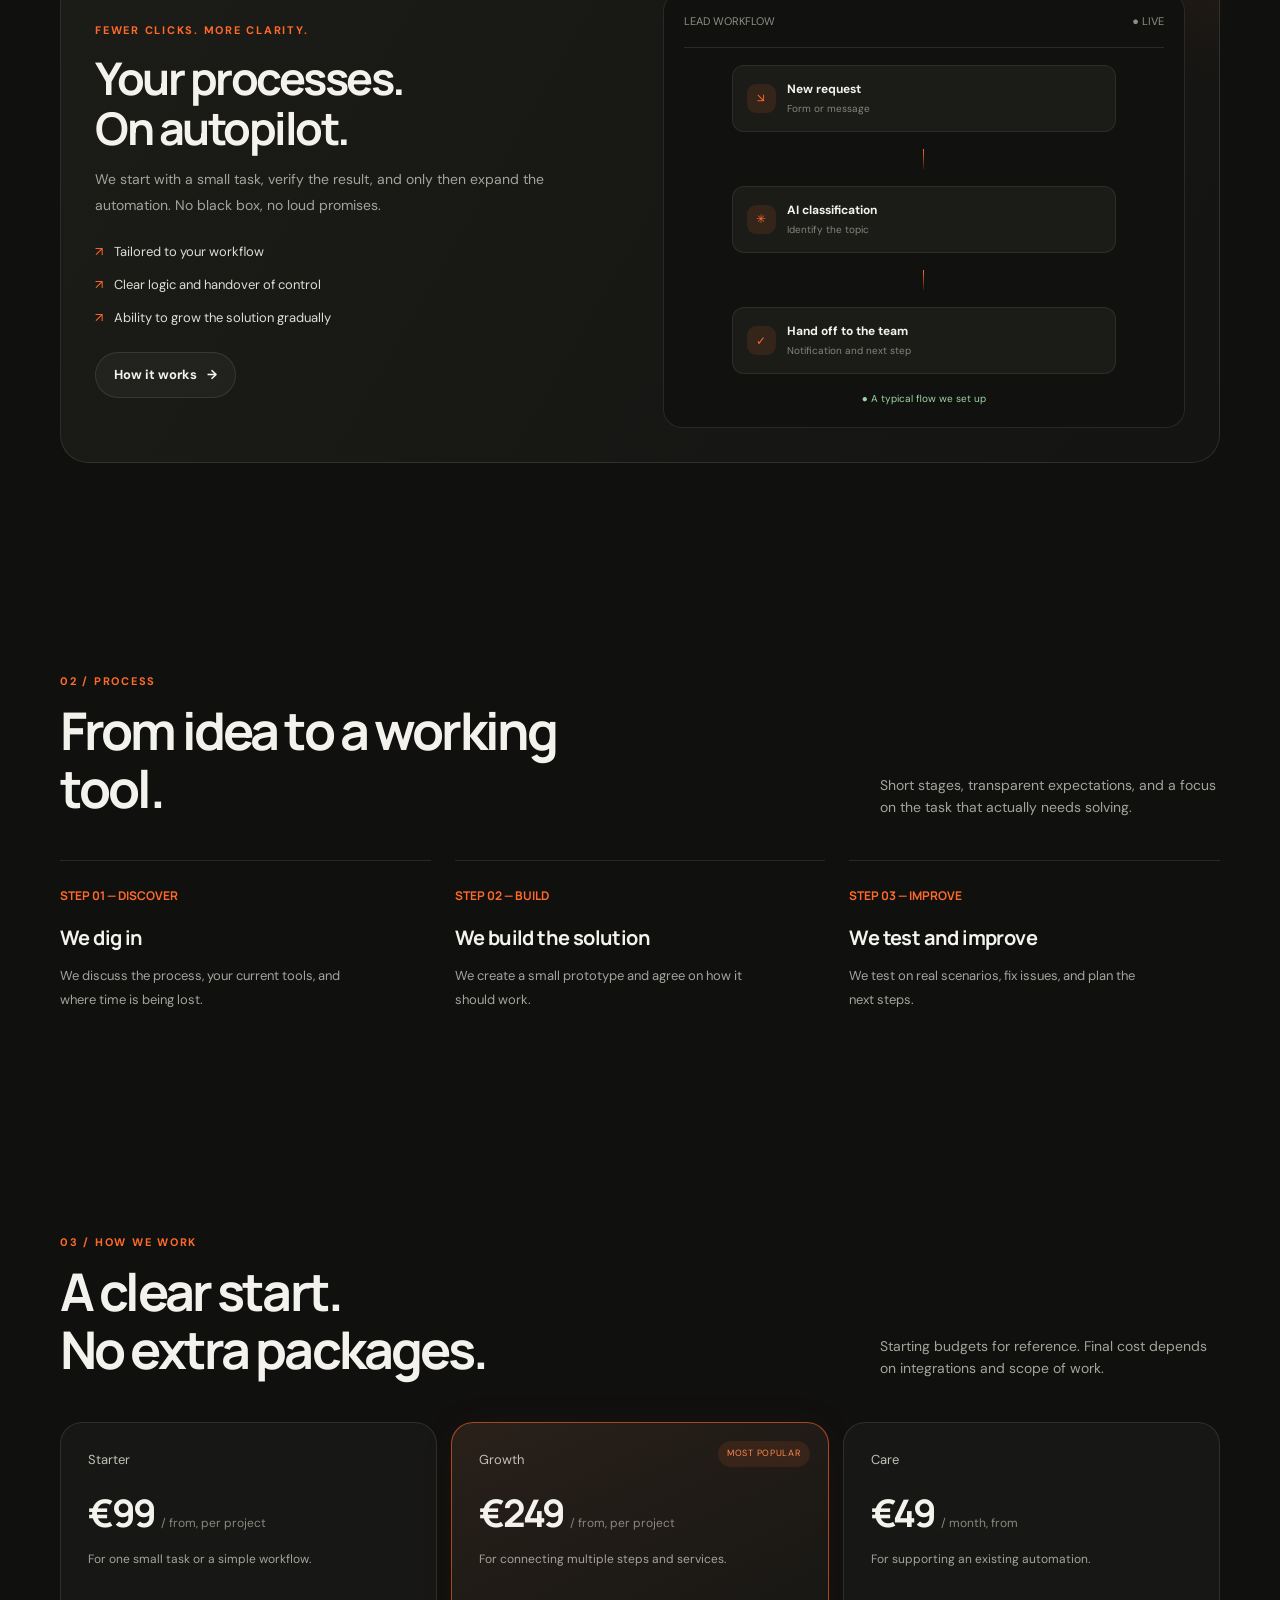
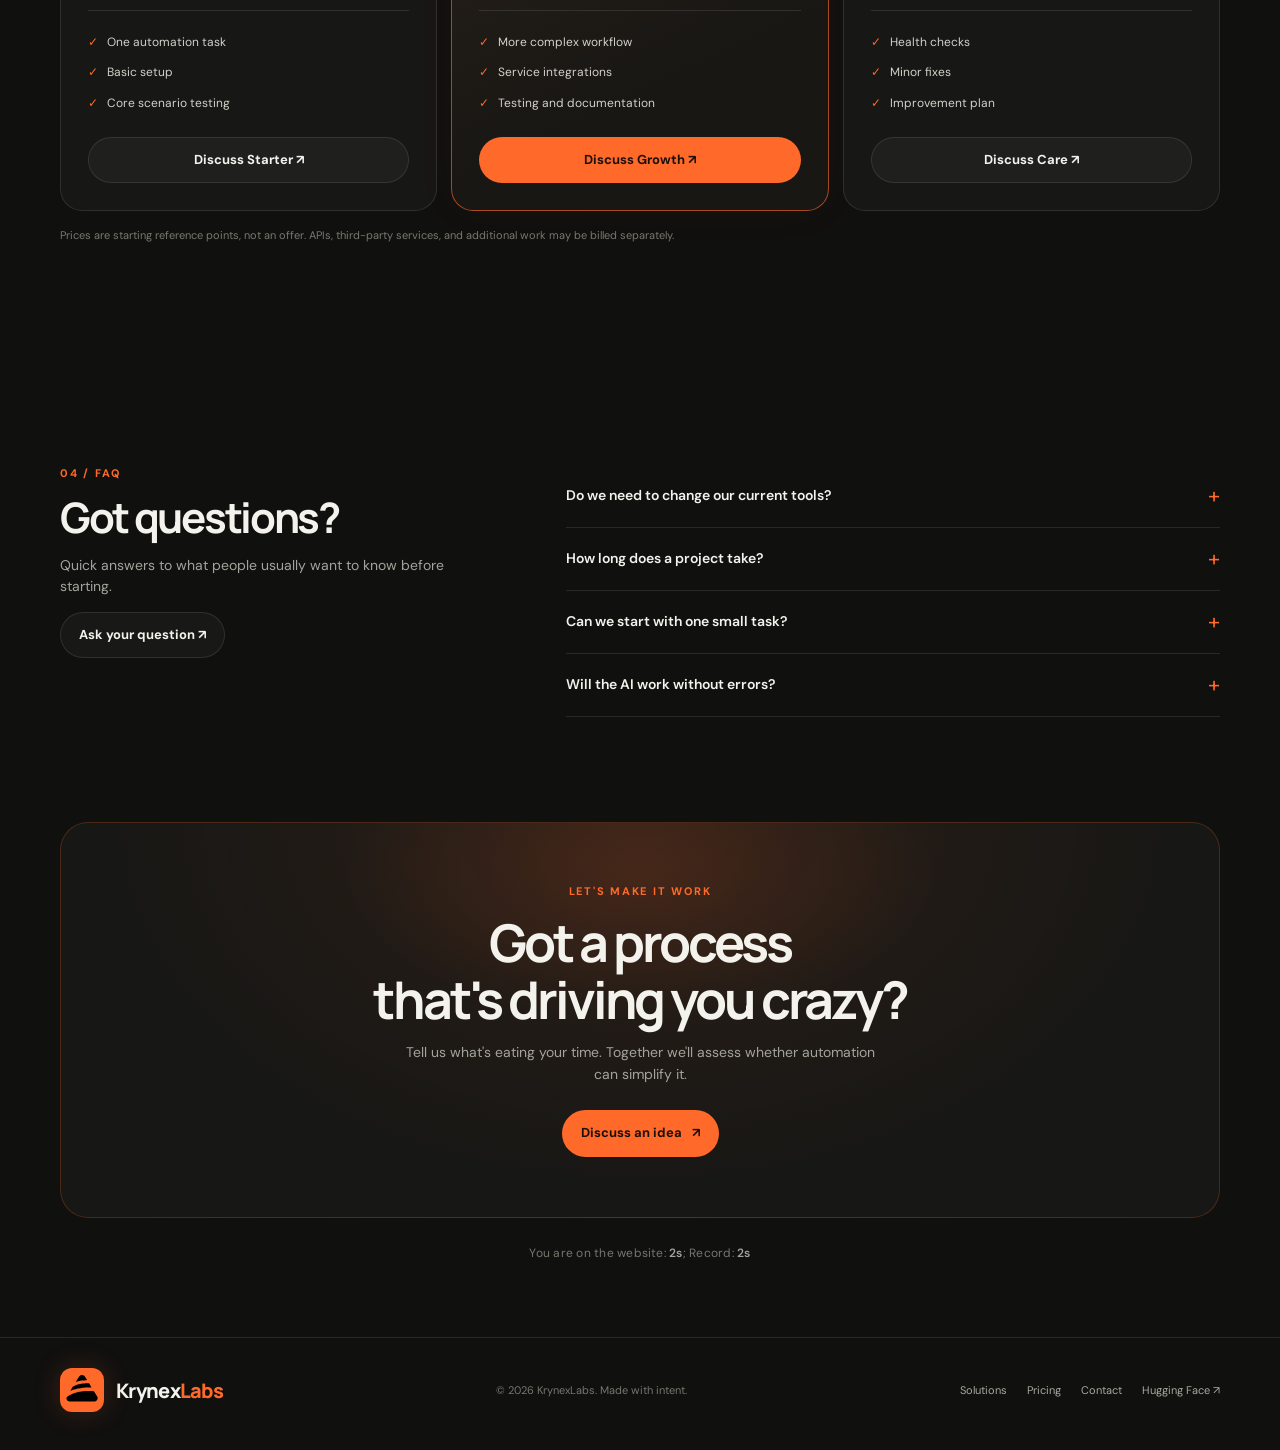
==== commit a94e5cfe: "Update index.html" ====
--- a/index.html
+++ b/index.html
@@ -13,7 +13,6 @@
 <style>
 :root{--bg:#10100f;--panel:#171715;--panel2:#1d1d1a;--text:#f4f2ec;--muted:#a4a39b;--line:rgba(255,255,255,.1);--orange:#ff6a2a;--orange2:#ff8b52;--radius:24px;--max:1160px}
 *{box-sizing:border-box}html{scroll-behavior:smooth;scroll-padding-top:90px}body{margin:0;background:var(--bg);color:var(--text);font-family:"DM Sans",sans-serif;line-height:1.55;overflow-x:hidden}body:before{content:"";position:fixed;inset:0;pointer-events:none;z-index:-1;background:radial-gradient(ellipse at 80% 0%,rgba(255,106,42,.09),transparent 36%),radial-gradient(ellipse at 0% 42%,rgba(255,106,42,.035),transparent 30%)}a{color:inherit;text-decoration:none}button,input,textarea{font:inherit}.wrap{width:min(var(--max),calc(100% - 48px));margin:auto}
-/* scroll progress bar */
 #scrollProgress{position:fixed;top:0;left:0;height:2px;width:0;background:linear-gradient(90deg,var(--orange),var(--orange2));z-index:100;transition:width .1s linear;box-shadow:0 0 12px #ff6a2a99;pointer-events:none}
 .nav{height:82px;display:flex;align-items:center;justify-content:space-between;border-bottom:1px solid var(--line);position:sticky;top:0;z-index:20;background:rgba(16,16,15,.8);backdrop-filter:blur(18px)}.nav-inner{display:flex;align-items:center;justify-content:space-between;width:min(var(--max),calc(100% - 48px));margin:auto}.brand{display:flex;align-items:center;gap:12px;font-family:Manrope,sans-serif;font-weight:800;letter-spacing:-.7px;font-size:20px}.brand-mark{height:44px;width:44px;display:block;background:var(--orange);border-radius:12px;box-shadow:0 0 28px #ff6a2a30;overflow:hidden;flex-shrink:0;position:relative}.brand-mark img{width:100%;height:100%;object-fit:cover;display:block}.brand-mark::after{content:"";position:absolute;inset:-4px;border-radius:16px;background:radial-gradient(circle,#ff6a2a55,transparent 70%);z-index:-1;opacity:0;animation:logoPulse 3s ease-in-out infinite}.brand span span{color:var(--orange)}.nav-links{display:flex;gap:32px;color:#c0bfb8;font-size:13px}.nav-links a{transition:color .2s;position:relative}.nav-links a::after{content:"";position:absolute;left:0;bottom:-4px;width:0;height:1px;background:var(--orange);transition:width .25s ease}.nav-links a:hover{color:#fff}.nav-links a:hover::after{width:100%}.nav-links-hf{display:none}.nav-right{display:flex;align-items:center;gap:10px}.nav-cta,.btn{display:inline-flex;align-items:center;justify-content:center;gap:10px;border:1px solid transparent;border-radius:999px;padding:12px 18px;font-size:13px;font-weight:700;transition:transform .22s,background .22s,border-color .22s,box-shadow .22s;cursor:pointer;position:relative;overflow:hidden}.nav-cta,.btn-primary{background:var(--orange);color:#1a100b}.nav-cta::before,.btn-primary::before{content:"";position:absolute;top:0;left:-100%;width:100%;height:100%;background:linear-gradient(90deg,transparent,rgba(255,255,255,.25),transparent);transition:left .5s ease;pointer-events:none}.nav-cta:hover::before,.btn-primary:hover::before{left:100%}.nav-cta:hover,.btn-primary:hover{background:var(--orange2);transform:translateY(-2px);box-shadow:0 8px 30px #ff6a2a45}.nav-hf{display:inline-flex;align-items:center;justify-content:center;gap:8px;border:1px solid var(--line);background:rgba(255,255,255,.035);color:var(--text);border-radius:999px;padding:12px 18px;font-size:13px;font-weight:700;transition:transform .22s,border-color .22s,background .22s,box-shadow .22s;cursor:pointer}.nav-hf:hover{border-color:#ff6a2a88;transform:translateY(-2px);background:rgba(255,106,42,.08);box-shadow:0 6px 20px #ff6a2a15}.btn-secondary{border-color:var(--line);background:rgba(255,255,255,.035);color:var(--text)}.btn-secondary:hover{border-color:#ff6a2a88;transform:translateY(-2px)}.menu-btn{display:none;border:1px solid var(--line);background:#191917;color:white;border-radius:12px;width:43px;height:43px;font-size:21px;cursor:pointer;transition:transform .2s,background .2s;z-index:60;position:relative}.menu-btn:active{transform:scale(.94)}.menu-btn.active{background:var(--orange);color:#17110d;border-color:var(--orange)}
 .hero{padding:100px 0 82px;min-height:650px;display:grid;grid-template-columns:1.05fr .95fr;align-items:center;gap:50px}.eyebrow{display:inline-flex;align-items:center;gap:9px;border:1px solid var(--line);background:#ffffff05;border-radius:999px;padding:7px 12px;color:#d5d3cc;font-size:11px;letter-spacing:.08em;text-transform:uppercase}.live-dot{width:7px;height:7px;border-radius:50%;background:#91d9a3;box-shadow:0 0 0 4px #91d9a31a;position:relative}.live-dot::after{content:"";position:absolute;inset:-3px;border-radius:50%;background:#91d9a3;opacity:.6;animation:dotPulse 2s ease-out infinite}.hero h1{font-family:Manrope,sans-serif;font-size:clamp(46px,6.2vw,78px);line-height:1.04;letter-spacing:-.065em;margin:26px 0 22px;font-weight:700}.hero h1 em{font-style:normal;color:var(--orange);background:linear-gradient(90deg,var(--orange),#ff9d68,var(--orange2),var(--orange));background-size:300% 100%;-webkit-background-clip:text;background-clip:text;-webkit-text-fill-color:transparent;animation:gradientShift 5s ease infinite}.hero-copy{max-width:500px;color:var(--muted);font-size:16px;line-height:1.8}.hero-actions{display:flex;flex-wrap:wrap;gap:12px;margin-top:30px}.micro-proof{display:flex;align-items:center;gap:12px;margin-top:32px;color:#929189;font-size:12px}.avatars{display:flex;padding-left:5px}.avatar{width:26px;height:26px;border:2px solid var(--bg);border-radius:50%;margin-left:-6px;background:linear-gradient(135deg,#f8a36d,#7a4530);display:grid;place-items:center;color:#24140c;font-size:9px;font-weight:800;transition:transform .25s}.avatar:hover{transform:translateY(-3px) scale(1.1);z-index:2}.avatar:nth-child(2){background:linear-gradient(135deg,#e4c6a0,#76604d)}.avatar:nth-child(3){background:linear-gradient(135deg,#a7c2a1,#4e6856)}.hero-visual{position:relative;min-height:420px;display:grid;place-items:center}.orb{position:absolute;width:360px;height:360px;border-radius:50%;background:radial-gradient(circle at 40% 35%,#ff9b67 0,#ff6a2a 19%,#8d3418 44%,#201511 68%,transparent 72%);filter:blur(.3px);opacity:.8;animation:float 7s ease-in-out infinite}.orb:after{content:"";position:absolute;inset:20px;border-radius:50%;border:1px solid #ffb28a50;box-shadow:inset 0 0 50px #ff6a2a25,0 0 70px #ff6a2a1c}.orbit{position:absolute;width:420px;height:220px;border:1px solid #ff98634a;border-radius:50%;transform:rotate(-32deg);animation:orbit 16s linear infinite}.orbit.two{width:400px;height:170px;transform:rotate(48deg);animation-duration:22s;animation-direction:reverse}.orbit-dot{position:absolute;top:23px;left:60px;width:9px;height:9px;background:#ffd0b2;border-radius:50%;box-shadow:0 0 20px var(--orange)}.glass-card{position:absolute;background:rgba(25,25,22,.84);border:1px solid #ffffff19;backdrop-filter:blur(18px);border-radius:17px;padding:15px 17px;box-shadow:0 20px 60px #0005;animation:float 6s ease-in-out infinite;transition:transform .3s ease,box-shadow .3s ease}.glass-card:hover{box-shadow:0 24px 70px #0008,0 0 30px #ff6a2a20}.glass-card small{color:#9d9b92;font-size:10px;display:block}.glass-card strong{display:block;font-size:15px;margin-top:4px}.card-top{top:45px;right:0}.card-bottom{bottom:42px;left:0;animation-delay:-2s}.mini-chart{display:flex;gap:4px;align-items:end;height:30px;margin-top:9px}.mini-chart i{width:8px;border-radius:4px 4px 2px 2px;background:linear-gradient(var(--orange2),#c64c20);transition:height .4s ease}.mini-chart i:nth-child(1){height:35%}.mini-chart i:nth-child(2){height:58%}.mini-chart i:nth-child(3){height:44%}.mini-chart i:nth-child(4){height:78%}.mini-chart i:nth-child(5){height:64%}.mini-chart i:nth-child(6){height:100%}.mini-check{display:flex;gap:8px;align-items:center;margin-top:9px;font-size:11px;color:#ddd}.check{height:17px;width:17px;border-radius:6px;background:#9ad6a42a;color:#9ad6a4;display:grid;place-items:center;font-size:10px}
@@ -22,8 +21,23 @@
 .feature-band{display:grid;grid-template-columns:1fr 1fr;gap:45px;align-items:center;padding:34px;border:1px solid var(--line);border-radius:28px;background:linear-gradient(120deg,#1b1b18,#141412);overflow:hidden;position:relative}.feature-band::before{content:"";position:absolute;top:-50%;right:-20%;width:400px;height:400px;background:radial-gradient(circle,#ff6a2a15,transparent 65%);pointer-events:none}.feature-copy h2{font:700 clamp(30px,4vw,45px)/1.12 Manrope,sans-serif;letter-spacing:-.055em;margin:14px 0}.feature-copy p{color:var(--muted);font-size:14px;line-height:1.8}.feature-list{display:grid;gap:13px;margin:24px 0}.feature-list div{display:flex;gap:11px;align-items:center;font-size:13px;color:#deddd6;transition:transform .25s}.feature-list div:hover{transform:translateX(4px)}.feature-list span{color:var(--orange)}.flow-ui{background:#111110;border:1px solid var(--line);border-radius:19px;padding:20px;position:relative}.flow-top{display:flex;justify-content:space-between;color:#8f8d84;font-size:11px;padding-bottom:17px;border-bottom:1px solid var(--line)}.flow-node{width:80%;margin:17px auto;padding:14px;border:1px solid #ffffff14;background:#1b1b18;border-radius:12px;display:flex;align-items:center;gap:11px;font-size:12px;transition:transform .3s,border-color .3s}.flow-node:hover{transform:translateX(4px);border-color:#ff6a2a40}.flow-node .node-icon{height:29px;width:29px;border-radius:9px;display:grid;place-items:center;background:#ff6a2a1c;color:var(--orange)}.flow-line{height:20px;width:1px;background:linear-gradient(#ff6a2a,#ff6a2a22);margin:auto}.flow-status{color:#9ad6a4;font-size:10px;text-align:center;margin-top:15px}
 .steps{display:grid;grid-template-columns:repeat(3,1fr);gap:24px}.step{border-top:1px solid var(--line);padding-top:22px;transition:border-color .3s}.step:hover{border-color:#ff6a2a70}.step-no{font:700 12px Manrope,sans-serif;color:var(--orange)}.step h3{font:700 20px Manrope,sans-serif;margin:16px 0 8px;letter-spacing:-.03em}.step p{font-size:13px;color:var(--muted);max-width:300px;line-height:1.8}
 .pricing{display:grid;grid-template-columns:repeat(3,1fr);gap:14px}.price-card{border:1px solid var(--line);border-radius:22px;padding:27px;background:#171715;position:relative;transition:transform .3s cubic-bezier(.2,.7,.2,1),border-color .3s,box-shadow .3s}.price-card:hover{transform:translateY(-5px);border-color:#ff6a2a55;box-shadow:0 20px 40px -25px #ff6a2a50}.price-card.featured{border-color:#ff6a2a99;background:linear-gradient(155deg,#292019,#181714 65%);box-shadow:0 0 45px #ff6a2a0a}.price-card.featured:hover{box-shadow:0 25px 50px -20px #ff6a2a55}.popular{position:absolute;top:18px;right:18px;font-size:9px;text-transform:uppercase;letter-spacing:.08em;background:#ff6a2a1b;color:var(--orange2);padding:6px 9px;border-radius:99px}.plan{font-size:13px;color:#c2c0b7}.price{font:700 38px Manrope,sans-serif;letter-spacing:-.06em;margin:16px 0 4px}.price span{font:400 12px "DM Sans",sans-serif;color:#88877f;letter-spacing:0}.price-desc{font-size:12px;color:var(--muted);min-height:38px}.price-card hr{border:0;border-top:1px solid var(--line);margin:22px 0}.includes{display:grid;gap:12px;margin-bottom:24px;font-size:12px;color:#d1d0c9}.includes div:before{content:"✓";color:var(--orange);margin-right:9px}.price-card .btn{width:100%}.note{font-size:11px;color:#79786f;margin-top:16px}
-.faq{display:grid;grid-template-columns:.8fr 1.2fr;gap:70px}.faq-intro h2{font:700 42px/1.12 Manrope,sans-serif;letter-spacing:-.055em;margin:12px 0}.faq-intro p{color:var(--muted);font-size:14px}.faq-list details{border-bottom:1px solid var(--line);padding:20px 0;transition:border-color .3s}.faq-list details[open]{border-color:#ff6a2a70}.faq-list summary{list-style:none;cursor:pointer;display:flex;justify-content:space-between;gap:15px;font-size:14px;font-weight:600;transition:color .25s}.faq-list summary:hover{color:var(--orange)}.faq-list summary::-webkit-details-marker{display:none}.faq-list summary:after{content:"+";font-size:20px;color:var(--orange);font-weight:400;transition:transform .3s}.faq-list details[open] summary:after{content:"−"}.faq-list details p{color:var(--muted);font-size:13px;line-height:1.8;max-width:580px;animation:fadeIn .3s ease}
+/* ===== FAQ smooth reveal (JS max-height) ===== */
+.faq{display:grid;grid-template-columns:.8fr 1.2fr;gap:70px}
+.faq-intro h2{font:700 42px/1.12 Manrope,sans-serif;letter-spacing:-.055em;margin:12px 0}
+.faq-intro p{color:var(--muted);font-size:14px}
+.faq-item{border-bottom:1px solid var(--line);transition:border-color .3s}
+.faq-item.open{border-color:#ff6a2a70}
+.faq-q{width:100%;background:none;border:0;color:inherit;text-align:left;cursor:pointer;display:flex;justify-content:space-between;align-items:center;gap:15px;font-size:14px;font-weight:600;padding:20px 0;transition:color .25s;font-family:inherit}
+.faq-q:hover{color:var(--orange)}
+.faq-icon{font-style:normal;font-size:22px;color:var(--orange);font-weight:400;transition:transform .35s cubic-bezier(.22,1,.36,1);display:inline-block;line-height:1;flex-shrink:0}
+.faq-item.open .faq-icon{transform:rotate(45deg)}
+.faq-a{max-height:0;overflow:hidden;transition:max-height .5s cubic-bezier(.22,1,.36,1),opacity .35s ease;opacity:0}
+.faq-item.open .faq-a{opacity:1}
+.faq-a-inner{color:var(--muted);font-size:13px;line-height:1.8;max-width:580px;padding:0 0 20px}
+/* ===== END FAQ ===== */
 .cta{padding:60px 25px;text-align:center;border:1px solid #ff6a2a38;border-radius:28px;background:radial-gradient(ellipse at 50% 0%,#ff6a2a19,transparent 65%),#171715;position:relative;overflow:hidden}.cta::before{content:"";position:absolute;top:-100px;left:50%;transform:translateX(-50%);width:600px;height:300px;background:radial-gradient(ellipse,#ff6a2a20,transparent 70%);pointer-events:none;animation:ctaGlow 6s ease-in-out infinite}.cta h2{font:700 clamp(32px,5vw,52px)/1.1 Manrope,sans-serif;letter-spacing:-.06em;margin:14px 0;position:relative}.cta p{max-width:470px;margin:0 auto 25px;color:var(--muted);font-size:14px;position:relative}.cta .btn{position:relative}
+.stats-footer{padding:26px 0 0;text-align:center;color:#77766e;font-size:12px;letter-spacing:.02em}
+.stats-footer b{color:#a4a39b;font-weight:600}
 .footer{padding:30px 0 38px;margin-top:75px;border-top:1px solid var(--line)}.footer-inner{display:flex;align-items:center;justify-content:space-between;gap:20px;flex-wrap:wrap}.footer small{color:#77766e;font-size:11px}.footer-links{display:flex;gap:20px;color:#aaa99f;font-size:11px}.footer-links a{transition:color .2s}.footer-links a:hover{color:var(--orange)}
 .modal{position:fixed;inset:0;background:#000a;backdrop-filter:blur(8px);display:none;place-items:center;padding:20px;z-index:50}.modal.open{display:grid;animation:fadeIn .2s}.modal-box{width:min(100%,470px);background:#191917;border:1px solid var(--line);border-radius:23px;padding:28px;position:relative;animation:rise .25s}.modal-box h2{font:700 27px Manrope,sans-serif;letter-spacing:-.04em;margin:0 0 8px}.modal-box p{font-size:13px;color:var(--muted);margin:0 0 22px}.close{position:absolute;right:18px;top:18px;border:1px solid var(--line);background:#22221f;color:white;width:34px;height:34px;border-radius:10px;cursor:pointer;transition:background .2s,border-color .2s}.close:hover{background:#2a2a26;border-color:#ff6a2a66}.field{display:grid;gap:7px;margin:13px 0}.field label{font-size:11px;color:#c4c2b9}.field input,.field textarea,.field select{width:100%;background:#10100f;color:#fff;border:1px solid var(--line);border-radius:11px;padding:12px 13px;outline:none;font-size:13px;transition:border-color .2s,box-shadow .2s}.field input:focus,.field textarea:focus,.field select:focus{border-color:#ff6a2a99;box-shadow:0 0 0 3px #ff6a2a18}.field textarea{resize:vertical;min-height:85px}.modal-box .btn{width:100%;margin-top:9px}.form-note{font-size:10px!important;margin-top:12px!important;color:#88877f!important}
 .reveal{opacity:0;transform:translateY(22px);transition:opacity .7s ease,transform .7s cubic-bezier(.2,.7,.2,1)}.reveal.visible{opacity:1;transform:none}
@@ -82,6 +96,7 @@
   .price-desc{min-height:0}
   .faq-intro h2{font-size:35px}
   .cta{padding:43px 19px}
+  .stats-footer{padding:20px 0 0;font-size:11px}
   .footer{margin-top:55px}
   .footer-inner{align-items:flex-start;flex-direction:column}
   .footer-links{gap:15px}
@@ -157,10 +172,18 @@
 </section>
 <section class="content wrap" id="faq">
   <div class="faq"><div class="faq-intro reveal"><div class="kicker">04 / FAQ</div><h2>Got questions?</h2><p>Quick answers to what people usually want to know before starting.</p><a class="btn btn-secondary" href="#contact">Ask your question ↗</a></div>
-    <div class="faq-list reveal"><details><summary>Do we need to change our current tools?</summary><p>Not necessarily. We first check whether your existing services can be connected and the current process improved.</p></details><details><summary>How long does a project take?</summary><p>Small tasks can take a few days, while complex integrations take longer. We set timelines after discussing the scope.</p></details><details><summary>Can we start with one small task?</summary><p>Yes. It's often the smartest option: validate the idea on a limited scenario, then decide whether to expand the solution.</p></details><details><summary>Will the AI work without errors?</summary><p>No — and promising that would be wrong. We build in testing, guardrails, human handover for complex cases, and monitoring where it's needed.</p></details></div>
+    <div class="faq-list reveal">
+      <div class="faq-item"><button class="faq-q" type="button" aria-expanded="false"><span>Do we need to change our current tools?</span><i class="faq-icon">+</i></button><div class="faq-a"><div class="faq-a-inner">Not necessarily. We first check whether your existing services can be connected and the current process improved.</div></div></div>
+      <div class="faq-item"><button class="faq-q" type="button" aria-expanded="false"><span>How long does a project take?</span><i class="faq-icon">+</i></button><div class="faq-a"><div class="faq-a-inner">Small tasks can take a few days, while complex integrations take longer. We set timelines after discussing the scope.</div></div></div>
+      <div class="faq-item"><button class="faq-q" type="button" aria-expanded="false"><span>Can we start with one small task?</span><i class="faq-icon">+</i></button><div class="faq-a"><div class="faq-a-inner">Yes. It's often the smartest option: validate the idea on a limited scenario, then decide whether to expand the solution.</div></div></div>
+      <div class="faq-item"><button class="faq-q" type="button" aria-expanded="false"><span>Will the AI work without errors?</span><i class="faq-icon">+</i></button><div class="faq-a"><div class="faq-a-inner">No — and promising that would be wrong. We build in testing, guardrails, human handover for complex cases, and monitoring where it's needed.</div></div></div>
+    </div>
   </div>
 </section>
 <section class="wrap" id="contact"><div class="cta reveal"><div class="kicker">LET'S MAKE IT WORK</div><h2>Got a process<br>that's driving you crazy?</h2><p>Tell us what's eating your time. Together we'll assess whether automation can simplify it.</p><button class="btn btn-primary" id="openContact">Discuss an idea <span>↗</span></button></div></section>
+<div class="stats-footer" aria-live="polite">
+  <span>You are on the website: <b id="timeOnSite">0s</b>; Record: <b id="timeRecord">0s</b></span>
+</div>
 </main>
 <footer class="footer"><div class="wrap footer-inner"><a class="brand" href="#top"><span class="brand-mark"><img src="logo.svg" alt="KrynexLabs logo"></span><span>Krynex<span>Labs</span></span></a><small>© <span id="year"></span> KrynexLabs. Made with intent.</small><div class="footer-links"><a href="#services">Solutions</a><a href="#pricing">Pricing</a><a href="#contact">Contact</a><a href="https://huggingface.co/KrynexLabs" target="_blank" rel="noopener">Hugging Face ↗</a></div></div></footer>
 <div class="modal" id="contactModal" role="dialog" aria-modal="true" aria-labelledby="modalTitle"><div class="modal-box"><button class="close" id="closeModal" aria-label="Close">×</button><h2 id="modalTitle">Let's discuss your task</h2><p>Fill in the form — it will prepare a message to send via your email app.</p><form id="contactForm"><div class="field"><label for="name">What should we call you?</label><input id="name" name="name" autocomplete="name" placeholder="Your name" required></div><div class="field"><label for="email">Your email</label><input id="email" name="email" type="email" autocomplete="email" placeholder="you@company.com" required></div><div class="field"><label for="plan">What are you interested in?</label><select id="plan" name="plan"><option>Just want to discuss an idea</option><option>Starter</option><option>Growth</option><option>Care</option><option>Another task</option></select></div><div class="field"><label for="message">Briefly about your task</label><textarea id="message" name="message" placeholder="What would you like to automate?"></textarea></div><button class="btn btn-primary" type="submit">Prepare email ↗</button><p class="form-note">The button will open your email app; if it's not configured, copy the prepared text.</p><textarea id="fallbackText" readonly hidden aria-label="Prepared message"></textarea><button type="button" id="copyMessage" class="btn btn-secondary" hidden>Copy message</button><p id="formStatus" class="form-note" role="status"></p></form></div></div>
@@ -173,6 +196,72 @@
 document.querySelectorAll('.reveal').forEach(el=>revealObserver.observe(el));
 const scrollProgress=document.getElementById('scrollProgress');
 window.addEventListener('scroll',()=>{const h=document.documentElement.scrollHeight-window.innerHeight;const p=h>0?(window.scrollY/h)*100:0;scrollProgress.style.width=p+'%'},{passive:true});
+
+/* ===== FAQ smooth accordion ===== */
+document.querySelectorAll('.faq-item').forEach(item=>{
+  const btn=item.querySelector('.faq-q');
+  const panel=item.querySelector('.faq-a');
+  btn.addEventListener('click',()=>{
+    const isOpen=item.classList.contains('open');
+    document.querySelectorAll('.faq-item.open').forEach(other=>{
+      if(other!==item){
+        const oP=other.querySelector('.faq-a');
+        oP.style.maxHeight=oP.scrollHeight+'px';
+        requestAnimationFrame(()=>{oP.style.maxHeight='0px'});
+        other.classList.remove('open');
+        other.querySelector('.faq-q').setAttribute('aria-expanded','false');
+      }
+    });
+    if(isOpen){
+      panel.style.maxHeight=panel.scrollHeight+'px';
+      requestAnimationFrame(()=>{panel.style.maxHeight='0px'});
+      item.classList.remove('open');
+      btn.setAttribute('aria-expanded','false');
+    }else{
+      item.classList.add('open');
+      btn.setAttribute('aria-expanded','true');
+      panel.style.maxHeight=panel.scrollHeight+'px';
+      panel.addEventListener('transitionend',function onEnd(e){
+        if(e.propertyName==='max-height' && item.classList.contains('open')){
+          panel.style.maxHeight='none';
+        }
+        panel.removeEventListener('transitionend',onEnd);
+      });
+    }
+  });
+});
+/* ===== END FAQ ===== */
+
+/* ===== Time on site + record ===== */
+(function(){
+  const start=Date.now();
+  const curEl=document.getElementById('timeOnSite');
+  const recEl=document.getElementById('timeRecord');
+  const KEY='krynexlabs_time_record';
+  const saved=parseInt(localStorage.getItem(KEY)||'0',10);
+  let record=saved;
+  function fmt(sec){
+    if(sec<60)return sec+'s';
+    const m=Math.floor(sec/60),s=sec%60;
+    if(m<60)return m+'m '+s+'s';
+    const h=Math.floor(m/60),mm=m%60;
+    return h+'h '+mm+'m';
+  }
+  if(recEl)recEl.textContent=fmt(record);
+  function tick(){
+    const elapsed=Math.floor((Date.now()-start)/1000);
+    if(curEl)curEl.textContent=fmt(elapsed);
+    if(elapsed>record){
+      record=elapsed;
+      if(recEl)recEl.textContent=fmt(record);
+      try{localStorage.setItem(KEY,String(record))}catch(e){}
+    }
+  }
+  tick();
+  setInterval(tick,1000);
+})();
+/* ===== END time on site ===== */
+
 const modal=document.getElementById('contactModal'),plan=document.getElementById('plan');
 function openModal(selected){if(selected)plan.value=selected;modal.classList.add('open');document.body.style.overflow='hidden';setTimeout(()=>document.getElementById('name').focus(),80)}
 function closeModal(){modal.classList.remove('open');document.body.style.overflow=''}
@@ -193,4 +282,4 @@
 document.getElementById('copyMessage').addEventListener('click',async()=>{const text=document.getElementById('fallbackText').value;try{await navigator.clipboard.writeText(text);document.getElementById('formStatus').textContent='Message copied.'}catch{document.getElementById('fallbackText').focus();document.getElementById('fallbackText').select();document.getElementById('formStatus').textContent='Select the text and copy it manually.'}});
 </script>
 </body>
-</html>+                                                                                                                                                                                                                                                                                                                                                                                                                                                                                       </html>
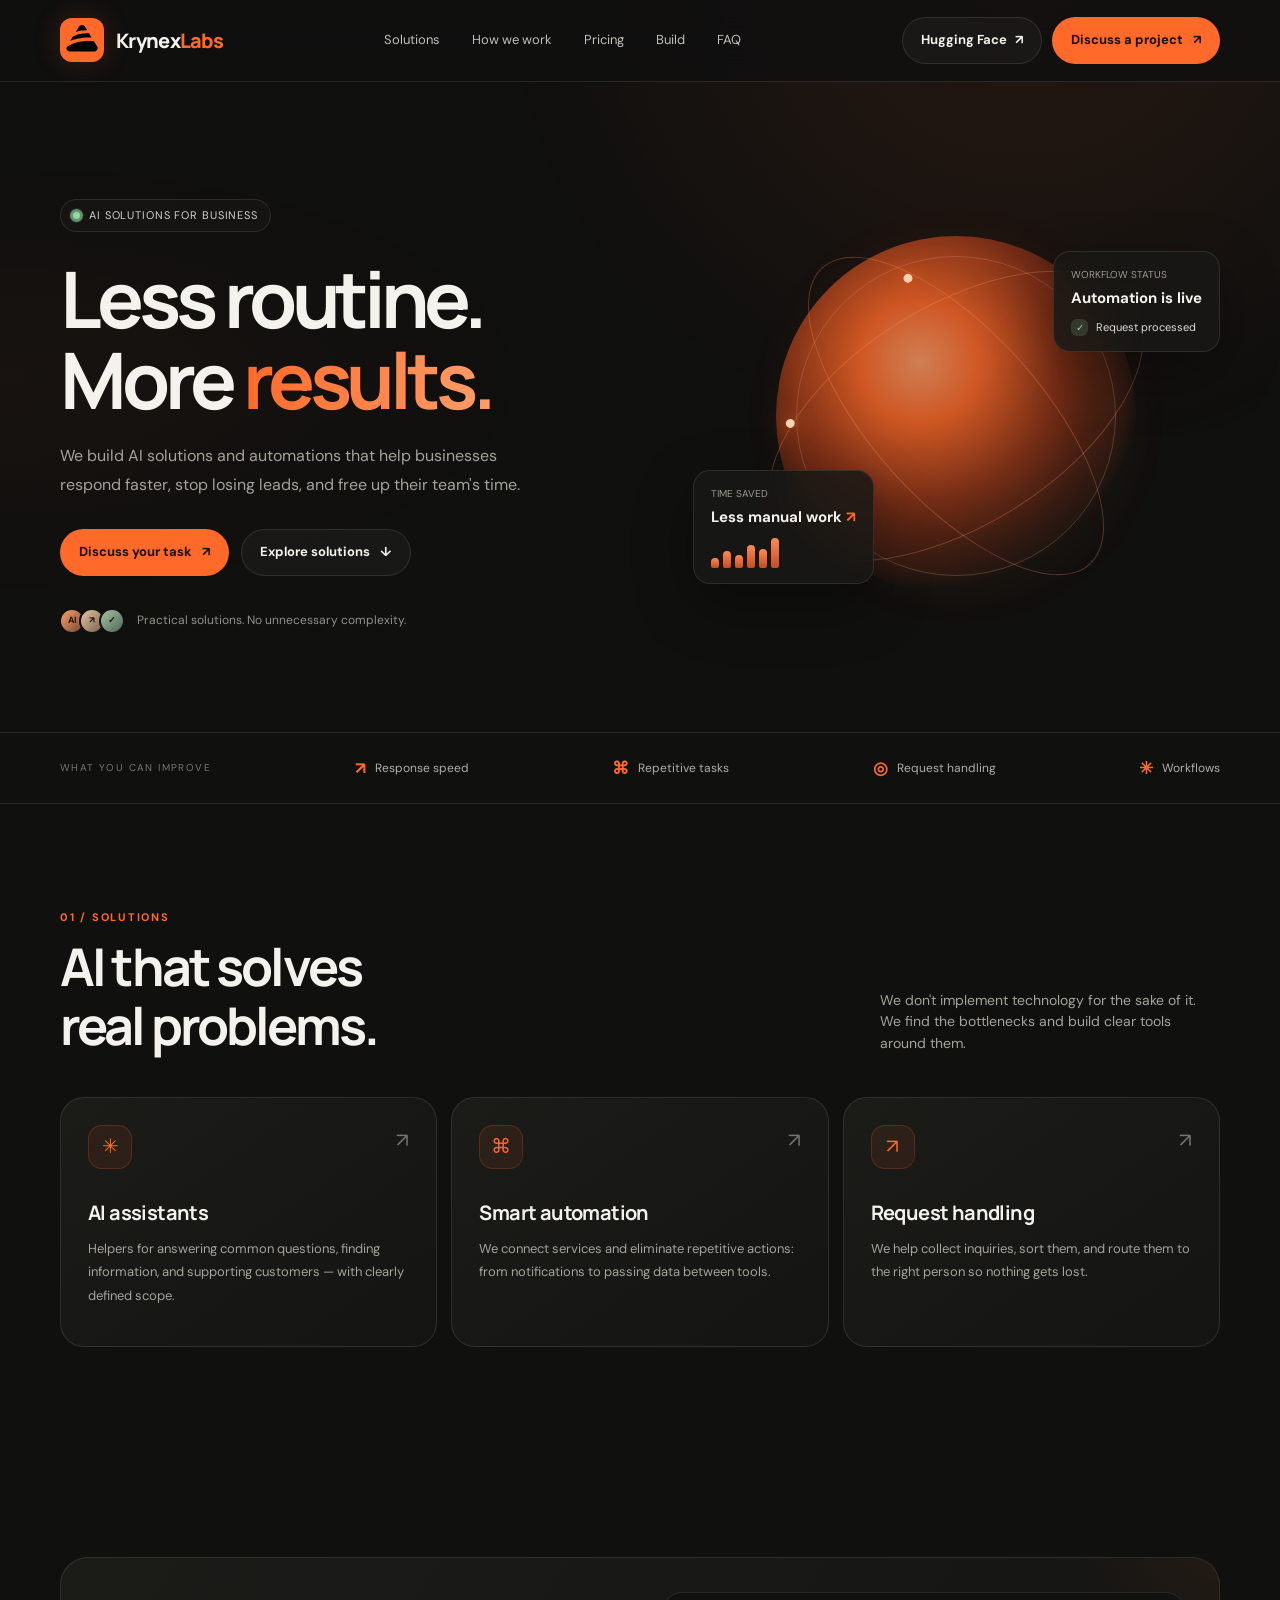
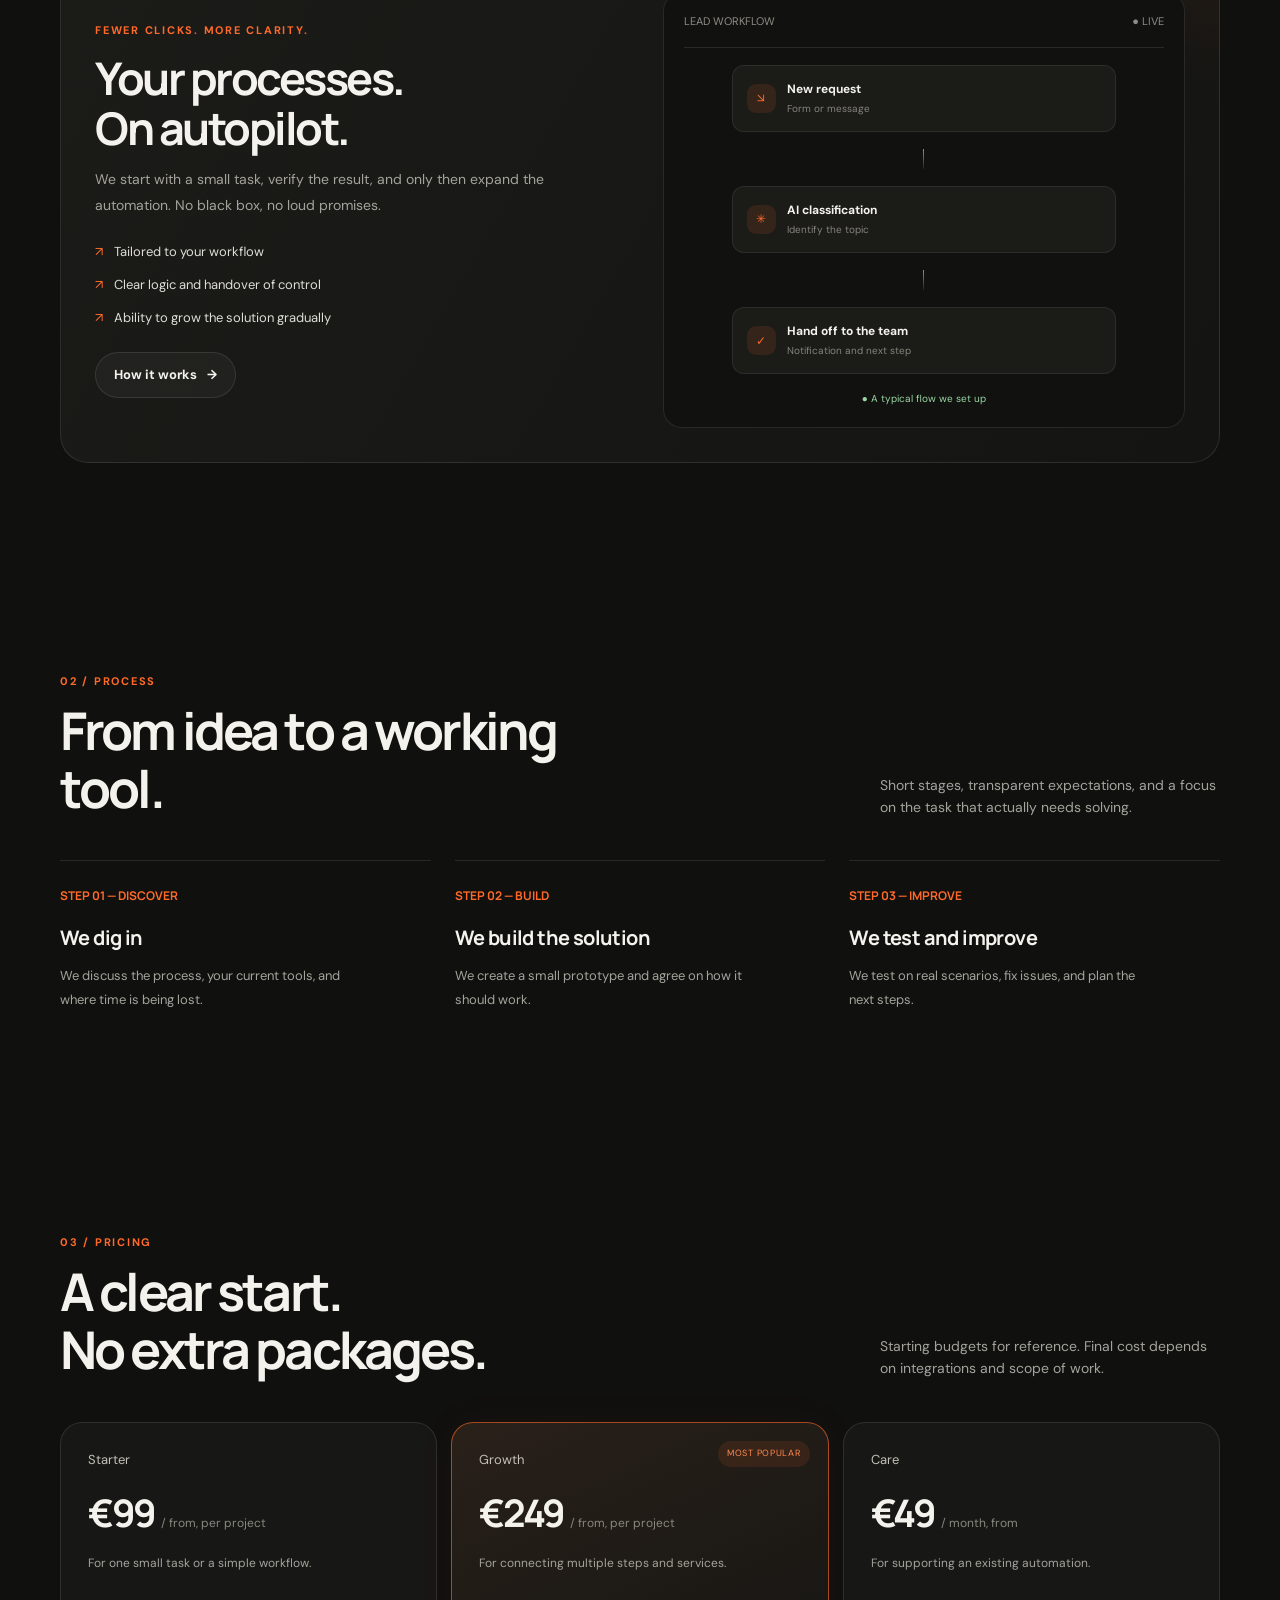
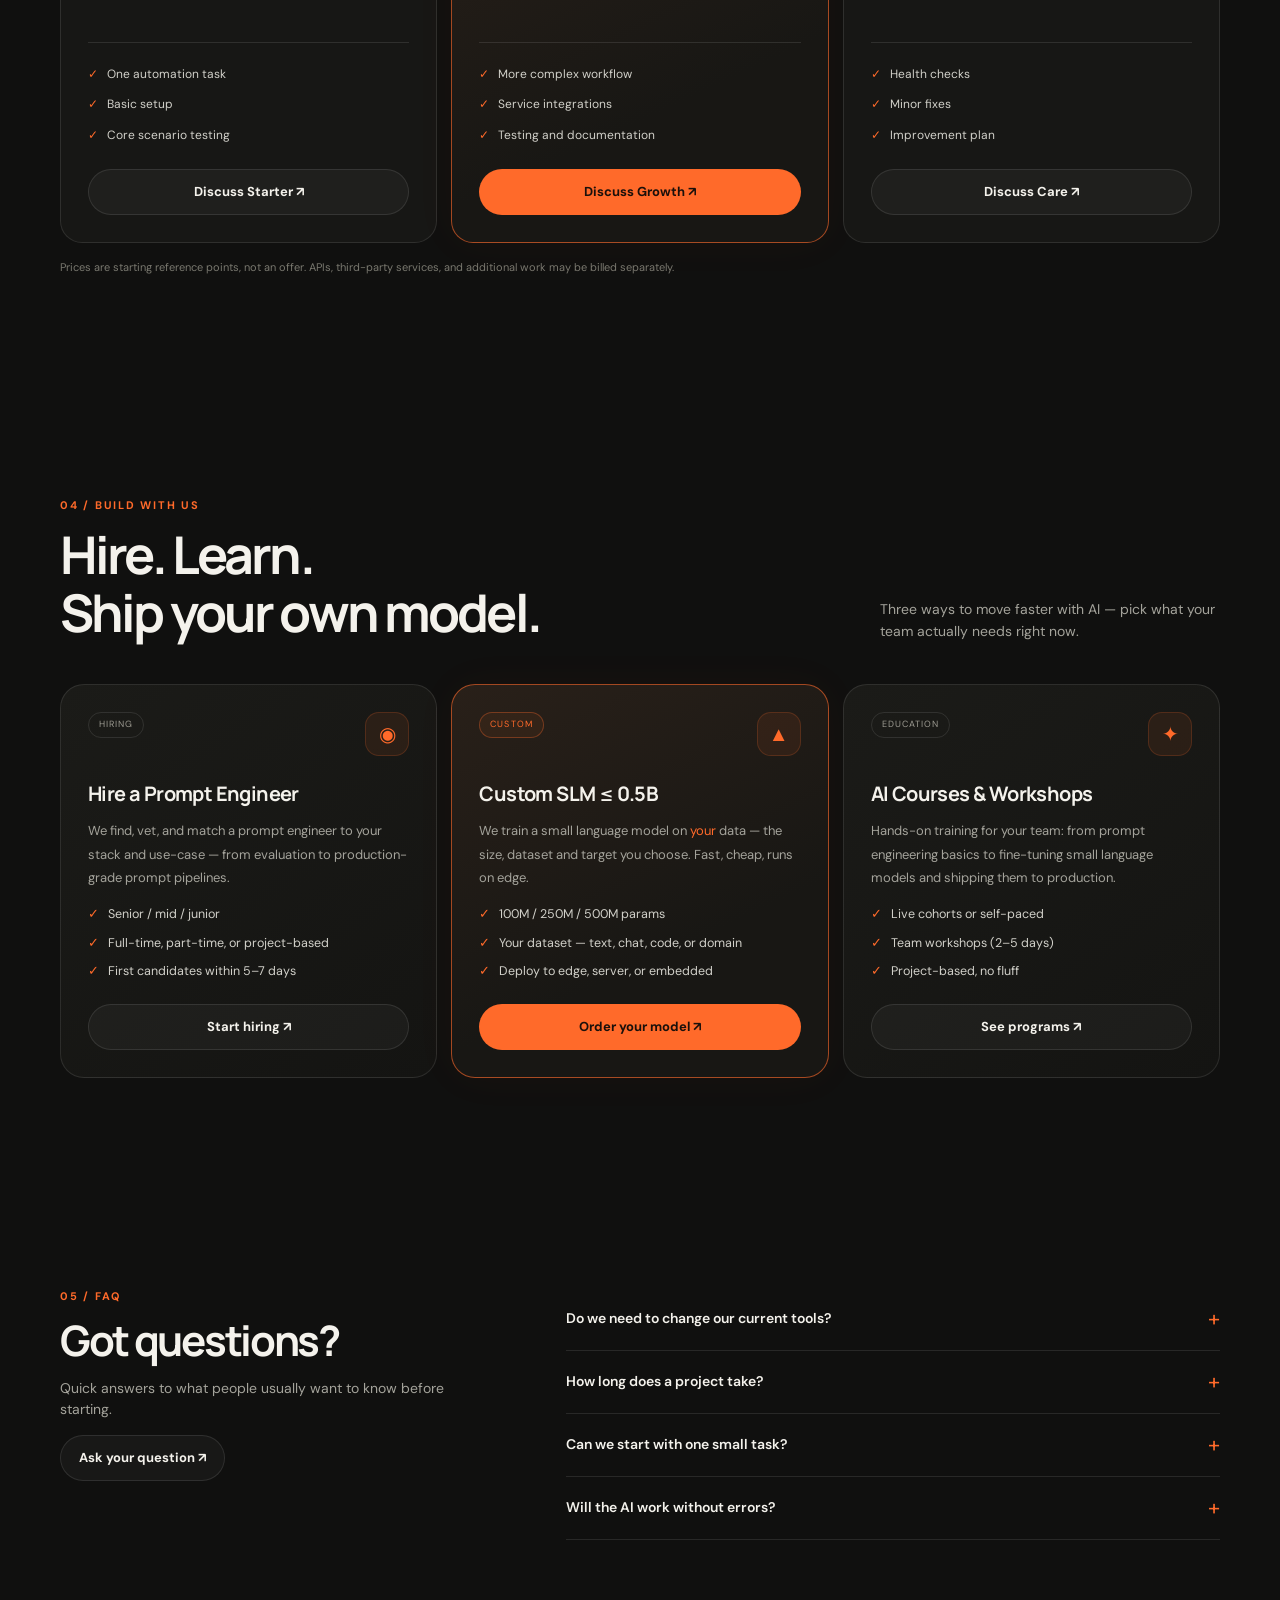
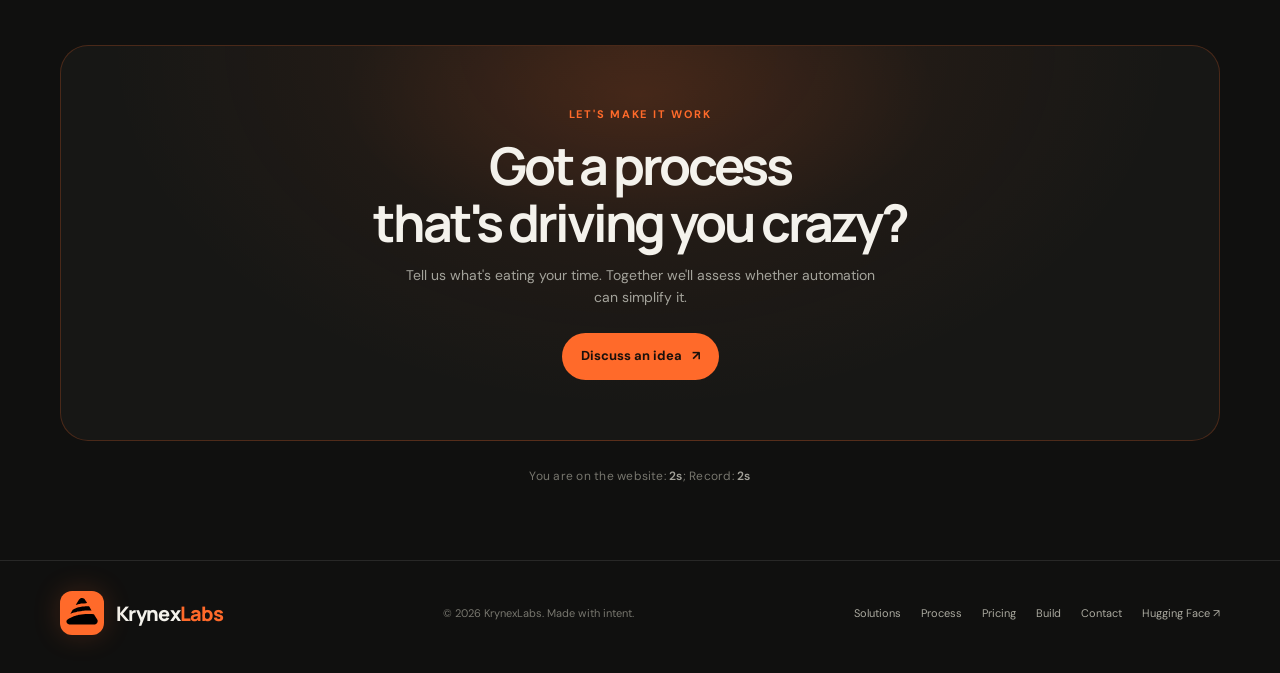
==== commit 08ac2d48: "Add files via upload" ====
--- a/index.html
+++ b/index.html
@@ -18,9 +18,28 @@
 .hero{padding:100px 0 82px;min-height:650px;display:grid;grid-template-columns:1.05fr .95fr;align-items:center;gap:50px}.eyebrow{display:inline-flex;align-items:center;gap:9px;border:1px solid var(--line);background:#ffffff05;border-radius:999px;padding:7px 12px;color:#d5d3cc;font-size:11px;letter-spacing:.08em;text-transform:uppercase}.live-dot{width:7px;height:7px;border-radius:50%;background:#91d9a3;box-shadow:0 0 0 4px #91d9a31a;position:relative}.live-dot::after{content:"";position:absolute;inset:-3px;border-radius:50%;background:#91d9a3;opacity:.6;animation:dotPulse 2s ease-out infinite}.hero h1{font-family:Manrope,sans-serif;font-size:clamp(46px,6.2vw,78px);line-height:1.04;letter-spacing:-.065em;margin:26px 0 22px;font-weight:700}.hero h1 em{font-style:normal;color:var(--orange);background:linear-gradient(90deg,var(--orange),#ff9d68,var(--orange2),var(--orange));background-size:300% 100%;-webkit-background-clip:text;background-clip:text;-webkit-text-fill-color:transparent;animation:gradientShift 5s ease infinite}.hero-copy{max-width:500px;color:var(--muted);font-size:16px;line-height:1.8}.hero-actions{display:flex;flex-wrap:wrap;gap:12px;margin-top:30px}.micro-proof{display:flex;align-items:center;gap:12px;margin-top:32px;color:#929189;font-size:12px}.avatars{display:flex;padding-left:5px}.avatar{width:26px;height:26px;border:2px solid var(--bg);border-radius:50%;margin-left:-6px;background:linear-gradient(135deg,#f8a36d,#7a4530);display:grid;place-items:center;color:#24140c;font-size:9px;font-weight:800;transition:transform .25s}.avatar:hover{transform:translateY(-3px) scale(1.1);z-index:2}.avatar:nth-child(2){background:linear-gradient(135deg,#e4c6a0,#76604d)}.avatar:nth-child(3){background:linear-gradient(135deg,#a7c2a1,#4e6856)}.hero-visual{position:relative;min-height:420px;display:grid;place-items:center}.orb{position:absolute;width:360px;height:360px;border-radius:50%;background:radial-gradient(circle at 40% 35%,#ff9b67 0,#ff6a2a 19%,#8d3418 44%,#201511 68%,transparent 72%);filter:blur(.3px);opacity:.8;animation:float 7s ease-in-out infinite}.orb:after{content:"";position:absolute;inset:20px;border-radius:50%;border:1px solid #ffb28a50;box-shadow:inset 0 0 50px #ff6a2a25,0 0 70px #ff6a2a1c}.orbit{position:absolute;width:420px;height:220px;border:1px solid #ff98634a;border-radius:50%;transform:rotate(-32deg);animation:orbit 16s linear infinite}.orbit.two{width:400px;height:170px;transform:rotate(48deg);animation-duration:22s;animation-direction:reverse}.orbit-dot{position:absolute;top:23px;left:60px;width:9px;height:9px;background:#ffd0b2;border-radius:50%;box-shadow:0 0 20px var(--orange)}.glass-card{position:absolute;background:rgba(25,25,22,.84);border:1px solid #ffffff19;backdrop-filter:blur(18px);border-radius:17px;padding:15px 17px;box-shadow:0 20px 60px #0005;animation:float 6s ease-in-out infinite;transition:transform .3s ease,box-shadow .3s ease}.glass-card:hover{box-shadow:0 24px 70px #0008,0 0 30px #ff6a2a20}.glass-card small{color:#9d9b92;font-size:10px;display:block}.glass-card strong{display:block;font-size:15px;margin-top:4px}.card-top{top:45px;right:0}.card-bottom{bottom:42px;left:0;animation-delay:-2s}.mini-chart{display:flex;gap:4px;align-items:end;height:30px;margin-top:9px}.mini-chart i{width:8px;border-radius:4px 4px 2px 2px;background:linear-gradient(var(--orange2),#c64c20);transition:height .4s ease}.mini-chart i:nth-child(1){height:35%}.mini-chart i:nth-child(2){height:58%}.mini-chart i:nth-child(3){height:44%}.mini-chart i:nth-child(4){height:78%}.mini-chart i:nth-child(5){height:64%}.mini-chart i:nth-child(6){height:100%}.mini-check{display:flex;gap:8px;align-items:center;margin-top:9px;font-size:11px;color:#ddd}.check{height:17px;width:17px;border-radius:6px;background:#9ad6a42a;color:#9ad6a4;display:grid;place-items:center;font-size:10px}
 .strip{border-block:1px solid var(--line);padding:22px 0}.strip-inner{display:flex;align-items:center;justify-content:space-between;gap:18px;flex-wrap:wrap}.strip-label{font-size:10px;text-transform:uppercase;letter-spacing:.14em;color:#77766e}.capability{font-size:12px;color:#b0afa7;display:flex;align-items:center;gap:9px;transition:color .25s,transform .25s}.capability:hover{color:#fff;transform:translateY(-2px)}.capability b{color:var(--orange);font-size:17px}
 section.content{padding:105px 0}.section-head{display:flex;justify-content:space-between;align-items:end;gap:30px;margin-bottom:42px}.kicker{font-size:11px;text-transform:uppercase;letter-spacing:.16em;color:var(--orange);font-weight:700}.section-head h2{font-family:Manrope,sans-serif;font-size:clamp(32px,4.5vw,52px);letter-spacing:-.055em;line-height:1.12;margin:12px 0 0;max-width:640px}.section-head p{max-width:340px;color:var(--muted);font-size:14px;margin:0}.services{display:grid;grid-template-columns:repeat(3,1fr);gap:14px}.service{padding:27px;border:1px solid var(--line);border-radius:var(--radius);background:linear-gradient(145deg,#1b1b18,#141412);min-height:250px;transition:transform .3s cubic-bezier(.2,.7,.2,1),border-color .3s,box-shadow .3s;position:relative;overflow:hidden}.service::before{content:"";position:absolute;top:0;left:0;right:0;height:1px;background:linear-gradient(90deg,transparent,var(--orange),transparent);opacity:0;transition:opacity .3s}.service:hover{transform:translateY(-6px);border-color:#ff6a2a70;box-shadow:0 20px 40px -20px #ff6a2a40}.service:hover::before{opacity:1}.service:hover .service-icon{transform:rotate(-6deg) scale(1.08);background:#ff6a2a25}.service:hover .arrow{color:var(--orange);transform:translate(3px,-3px)}.service-icon{height:44px;width:44px;border-radius:14px;background:#ff6a2a15;border:1px solid #ff6a2a30;display:grid;place-items:center;color:var(--orange);font-size:20px;transition:transform .3s ease,background .3s ease}.service h3{font-family:Manrope,sans-serif;font-size:20px;letter-spacing:-.03em;margin:28px 0 9px}.service p{font-size:13px;color:var(--muted);line-height:1.8;margin:0}.service .arrow{float:right;color:#77766e;font-size:20px;transition:color .25s,transform .25s}
+/* ===== Build section (Hire / SLM / Courses) ===== */
+.build-grid{display:grid;grid-template-columns:repeat(3,1fr);gap:14px;align-items:start}
+.build-card{padding:27px;border:1px solid var(--line);border-radius:var(--radius);background:linear-gradient(145deg,#1b1b18,#141412);position:relative;display:flex;flex-direction:column;transition:transform .3s cubic-bezier(.2,.7,.2,1),border-color .3s,box-shadow .3s}
+.build-card:hover{transform:translateY(-6px);border-color:#ff6a2a70;box-shadow:0 20px 40px -20px #ff6a2a40}
+.build-card.featured-build{border-color:#ff6a2a99;background:linear-gradient(155deg,#292019,#181714 65%);box-shadow:0 0 45px #ff6a2a0a}
+.build-card.featured-build:hover{box-shadow:0 25px 50px -20px #ff6a2a55}
+.build-top{display:flex;justify-content:space-between;align-items:flex-start;margin-bottom:22px}
+.build-tag{font-size:9px;letter-spacing:.12em;text-transform:uppercase;color:#9d9b92;border:1px solid var(--line);border-radius:99px;padding:5px 10px}
+.build-tag.hot{color:var(--orange);border-color:#ff6a2a55;background:#ff6a2a10}
+.build-card .service-icon{height:44px;width:44px;border-radius:14px;background:#ff6a2a15;border:1px solid #ff6a2a30;display:grid;place-items:center;color:var(--orange);font-size:20px;transition:transform .3s ease,background .3s ease}
+.build-card:hover .service-icon{transform:rotate(-6deg) scale(1.08);background:#ff6a2a25}
+.build-card h3{font-family:Manrope,sans-serif;font-size:20px;letter-spacing:-.03em;margin:0 0 10px}
+.build-card p{font-size:13px;color:var(--muted);line-height:1.8;margin:0 0 16px}
+.build-card em{color:var(--orange);font-style:normal}
+.build-list{list-style:none;padding:0;margin:0 0 22px;display:grid;gap:9px}
+.build-list li{font-size:12.5px;color:#d1d0c9;padding-left:20px;position:relative}
+.build-list li::before{content:"✓";position:absolute;left:0;top:0;color:var(--orange)}
+.build-card .btn{margin-top:0;width:100%}
+/* ===== END Build ===== */
 .feature-band{display:grid;grid-template-columns:1fr 1fr;gap:45px;align-items:center;padding:34px;border:1px solid var(--line);border-radius:28px;background:linear-gradient(120deg,#1b1b18,#141412);overflow:hidden;position:relative}.feature-band::before{content:"";position:absolute;top:-50%;right:-20%;width:400px;height:400px;background:radial-gradient(circle,#ff6a2a15,transparent 65%);pointer-events:none}.feature-copy h2{font:700 clamp(30px,4vw,45px)/1.12 Manrope,sans-serif;letter-spacing:-.055em;margin:14px 0}.feature-copy p{color:var(--muted);font-size:14px;line-height:1.8}.feature-list{display:grid;gap:13px;margin:24px 0}.feature-list div{display:flex;gap:11px;align-items:center;font-size:13px;color:#deddd6;transition:transform .25s}.feature-list div:hover{transform:translateX(4px)}.feature-list span{color:var(--orange)}.flow-ui{background:#111110;border:1px solid var(--line);border-radius:19px;padding:20px;position:relative}.flow-top{display:flex;justify-content:space-between;color:#8f8d84;font-size:11px;padding-bottom:17px;border-bottom:1px solid var(--line)}.flow-node{width:80%;margin:17px auto;padding:14px;border:1px solid #ffffff14;background:#1b1b18;border-radius:12px;display:flex;align-items:center;gap:11px;font-size:12px;transition:transform .3s,border-color .3s}.flow-node:hover{transform:translateX(4px);border-color:#ff6a2a40}.flow-node .node-icon{height:29px;width:29px;border-radius:9px;display:grid;place-items:center;background:#ff6a2a1c;color:var(--orange)}.flow-line{height:20px;width:1px;background:linear-gradient(#ff6a2a,#ff6a2a22);margin:auto}.flow-status{color:#9ad6a4;font-size:10px;text-align:center;margin-top:15px}
 .steps{display:grid;grid-template-columns:repeat(3,1fr);gap:24px}.step{border-top:1px solid var(--line);padding-top:22px;transition:border-color .3s}.step:hover{border-color:#ff6a2a70}.step-no{font:700 12px Manrope,sans-serif;color:var(--orange)}.step h3{font:700 20px Manrope,sans-serif;margin:16px 0 8px;letter-spacing:-.03em}.step p{font-size:13px;color:var(--muted);max-width:300px;line-height:1.8}
-.pricing{display:grid;grid-template-columns:repeat(3,1fr);gap:14px}.price-card{border:1px solid var(--line);border-radius:22px;padding:27px;background:#171715;position:relative;transition:transform .3s cubic-bezier(.2,.7,.2,1),border-color .3s,box-shadow .3s}.price-card:hover{transform:translateY(-5px);border-color:#ff6a2a55;box-shadow:0 20px 40px -25px #ff6a2a50}.price-card.featured{border-color:#ff6a2a99;background:linear-gradient(155deg,#292019,#181714 65%);box-shadow:0 0 45px #ff6a2a0a}.price-card.featured:hover{box-shadow:0 25px 50px -20px #ff6a2a55}.popular{position:absolute;top:18px;right:18px;font-size:9px;text-transform:uppercase;letter-spacing:.08em;background:#ff6a2a1b;color:var(--orange2);padding:6px 9px;border-radius:99px}.plan{font-size:13px;color:#c2c0b7}.price{font:700 38px Manrope,sans-serif;letter-spacing:-.06em;margin:16px 0 4px}.price span{font:400 12px "DM Sans",sans-serif;color:#88877f;letter-spacing:0}.price-desc{font-size:12px;color:var(--muted);min-height:38px}.price-card hr{border:0;border-top:1px solid var(--line);margin:22px 0}.includes{display:grid;gap:12px;margin-bottom:24px;font-size:12px;color:#d1d0c9}.includes div:before{content:"✓";color:var(--orange);margin-right:9px}.price-card .btn{width:100%}.note{font-size:11px;color:#79786f;margin-top:16px}
+.pricing{display:grid;grid-template-columns:repeat(3,1fr);gap:14px;align-items:stretch}.price-card{border:1px solid var(--line);border-radius:22px;padding:27px;background:#171715;position:relative;display:flex;flex-direction:column;transition:transform .3s cubic-bezier(.2,.7,.2,1),border-color .3s,box-shadow .3s}.price-card:hover{transform:translateY(-5px);border-color:#ff6a2a55;box-shadow:0 20px 40px -25px #ff6a2a50}.price-card.featured{border-color:#ff6a2a99;background:linear-gradient(155deg,#292019,#181714 65%);box-shadow:0 0 45px #ff6a2a0a}.price-card.featured:hover{box-shadow:0 25px 50px -20px #ff6a2a55}.popular{position:absolute;top:18px;right:18px;font-size:9px;text-transform:uppercase;letter-spacing:.08em;background:#ff6a2a1b;color:var(--orange2);padding:6px 9px;border-radius:99px}.plan{font-size:13px;color:#c2c0b7}.price{font:700 38px Manrope,sans-serif;letter-spacing:-.06em;margin:16px 0 4px;min-height:48px;display:flex;align-items:baseline;gap:6px;flex-wrap:wrap}.price span{font:400 12px "DM Sans",sans-serif;color:#88877f;letter-spacing:0}.price-desc{font-size:12px;color:var(--muted);min-height:54px}.price-card hr{border:0;border-top:1px solid var(--line);margin:22px 0}.includes{display:grid;gap:12px;margin-bottom:24px;font-size:12px;color:#d1d0c9}.includes div:before{content:"✓";color:var(--orange);margin-right:9px}.price-card .btn{width:100%;margin-top:auto}.note{font-size:11px;color:#79786f;margin-top:16px}
 /* ===== FAQ smooth reveal (JS max-height) ===== */
 .faq{display:grid;grid-template-columns:.8fr 1.2fr;gap:70px}
 .faq-intro h2{font:700 42px/1.12 Manrope,sans-serif;letter-spacing:-.055em;margin:12px 0}
@@ -89,6 +108,7 @@
   .services,.pricing,.steps{grid-template-columns:1fr}
   .service{min-height:auto;padding:23px}
   .service h3{margin-top:20px}
+  .build-grid{grid-template-columns:1fr}
   .feature-band{padding:22px;border-radius:22px}
   .flow-ui{padding:14px}
   .flow-node{width:92%}
@@ -115,6 +135,7 @@
       <a href="#services">Solutions</a>
       <a href="#process">How we work</a>
       <a href="#pricing">Pricing</a>
+      <a href="#build">Build</a>
       <a href="#faq">FAQ</a>
       <a class="nav-links-hf" href="https://huggingface.co/KrynexLabs" target="_blank" rel="noopener">Hugging Face ↗</a>
     </nav>
@@ -149,6 +170,7 @@
     <article class="service reveal"><span class="arrow">↗</span><div class="service-icon">↗</div><h3>Request handling</h3><p>We help collect inquiries, sort them, and route them to the right person so nothing gets lost.</p></article>
   </div>
 </section>
+
 <section class="content wrap">
   <div class="feature-band reveal">
     <div class="feature-copy"><div class="kicker">Fewer clicks. More clarity.</div><h2>Your processes.<br>On autopilot.</h2><p>We start with a small task, verify the result, and only then expand the automation. No black box, no loud promises.</p>
@@ -158,20 +180,80 @@
     <div class="flow-ui" aria-label="Example automation flow"><div class="flow-top"><span>LEAD WORKFLOW</span><span>● LIVE</span></div><div class="flow-node"><span class="node-icon">↘</span><span><b>New request</b><br><small style="color:#85837b">Form or message</small></span></div><div class="flow-line"></div><div class="flow-node"><span class="node-icon">✳</span><span><b>AI classification</b><br><small style="color:#85837b">Identify the topic</small></span></div><div class="flow-line"></div><div class="flow-node"><span class="node-icon">✓</span><span><b>Hand off to the team</b><br><small style="color:#85837b">Notification and next step</small></span></div><div class="flow-status">● A typical flow we set up</div></div>
   </div>
 </section>
+
 <section class="content wrap" id="process">
   <div class="section-head reveal"><div><div class="kicker">02 / Process</div><h2>From idea to a working<br>tool.</h2></div><p>Short stages, transparent expectations, and a focus on the task that actually needs solving.</p></div>
   <div class="steps"><article class="step reveal"><span class="step-no">STEP 01 — DISCOVER</span><h3>We dig in</h3><p>We discuss the process, your current tools, and where time is being lost.</p></article><article class="step reveal"><span class="step-no">STEP 02 — BUILD</span><h3>We build the solution</h3><p>We create a small prototype and agree on how it should work.</p></article><article class="step reveal"><span class="step-no">STEP 03 — IMPROVE</span><h3>We test and improve</h3><p>We test on real scenarios, fix issues, and plan the next steps.</p></article></div>
 </section>
+
 <section class="content wrap" id="pricing">
-  <div class="section-head reveal"><div><div class="kicker">03 / How we work</div><h2>A clear start.<br>No extra packages.</h2></div><p>Starting budgets for reference. Final cost depends on integrations and scope of work.</p></div>
+  <div class="section-head reveal"><div><div class="kicker">03 / Pricing</div><h2>A clear start.<br>No extra packages.</h2></div><p>Starting budgets for reference. Final cost depends on integrations and scope of work.</p></div>
   <div class="pricing">
     <article class="price-card reveal"><div class="plan">Starter</div><div class="price">€99 <span>/ from, per project</span></div><p class="price-desc">For one small task or a simple workflow.</p><hr><div class="includes"><div>One automation task</div><div>Basic setup</div><div>Core scenario testing</div></div><button class="btn btn-secondary choose-plan" data-plan="Starter">Discuss Starter ↗</button></article>
     <article class="price-card featured reveal"><span class="popular">Most popular</span><div class="plan">Growth</div><div class="price">€249 <span>/ from, per project</span></div><p class="price-desc">For connecting multiple steps and services.</p><hr><div class="includes"><div>More complex workflow</div><div>Service integrations</div><div>Testing and documentation</div></div><button class="btn btn-primary choose-plan" data-plan="Growth">Discuss Growth ↗</button></article>
     <article class="price-card reveal"><div class="plan">Care</div><div class="price">€49 <span>/ month, from</span></div><p class="price-desc">For supporting an existing automation.</p><hr><div class="includes"><div>Health checks</div><div>Minor fixes</div><div>Improvement plan</div></div><button class="btn btn-secondary choose-plan" data-plan="Care">Discuss Care ↗</button></article>
   </div><p class="note">Prices are starting reference points, not an offer. APIs, third-party services, and additional work may be billed separately.</p>
 </section>
+
+<section class="content wrap" id="build">
+  <div class="section-head reveal">
+    <div><div class="kicker">04 / Build with us</div><h2>Hire. Learn.<br>Ship your own model.</h2></div>
+    <p>Three ways to move faster with AI — pick what your team actually needs right now.</p>
+  </div>
+
+  <div class="build-grid">
+    <!-- HIRE -->
+    <article class="build-card reveal">
+      <div class="build-top">
+        <span class="build-tag">HIRING</span>
+        <div class="service-icon">◉</div>
+      </div>
+      <h3>Hire a Prompt Engineer</h3>
+      <p>We find, vet, and match a prompt engineer to your stack and use-case — from evaluation to production-grade prompt pipelines.</p>
+      <ul class="build-list">
+        <li>Senior / mid / junior</li>
+        <li>Full-time, part-time, or project-based</li>
+        <li>First candidates within 5–7 days</li>
+      </ul>
+      <button class="btn btn-secondary choose-build" data-build="Hire a Prompt Engineer">Start hiring ↗</button>
+    </article>
+
+    <!-- CUSTOM SLM (center) -->
+    <article class="build-card featured-build reveal">
+      <div class="build-top">
+        <span class="build-tag hot">CUSTOM</span>
+        <div class="service-icon">▲</div>
+      </div>
+      <h3>Custom SLM ≤ 0.5B</h3>
+      <p>We train a small language model on <em>your</em> data — the size, dataset and target you choose. Fast, cheap, runs on edge.</p>
+      <ul class="build-list">
+        <li>100M / 250M / 500M params</li>
+        <li>Your dataset — text, chat, code, or domain</li>
+        <li>Deploy to edge, server, or embedded</li>
+      </ul>
+      <button class="btn btn-primary choose-build" data-build="Custom SLM">Order your model ↗</button>
+    </article>
+
+    <!-- COURSES -->
+    <article class="build-card reveal">
+      <div class="build-top">
+        <span class="build-tag">EDUCATION</span>
+        <div class="service-icon">✦</div>
+      </div>
+      <h3>AI Courses &amp; Workshops</h3>
+      <p>Hands-on training for your team: from prompt engineering basics to fine-tuning small language models and shipping them to production.</p>
+      <ul class="build-list">
+        <li>Live cohorts or self-paced</li>
+        <li>Team workshops (2–5 days)</li>
+        <li>Project-based, no fluff</li>
+      </ul>
+      <button class="btn btn-secondary choose-build" data-build="AI Courses & Workshops">See programs ↗</button>
+    </article>
+  </div>
+</section>
+
 <section class="content wrap" id="faq">
-  <div class="faq"><div class="faq-intro reveal"><div class="kicker">04 / FAQ</div><h2>Got questions?</h2><p>Quick answers to what people usually want to know before starting.</p><a class="btn btn-secondary" href="#contact">Ask your question ↗</a></div>
+  <div class="faq"><div class="faq-intro reveal"><div class="kicker">05 / FAQ</div><h2>Got questions?</h2><p>Quick answers to what people usually want to know before starting.</p><a class="btn btn-secondary" href="#contact">Ask your question ↗</a></div>
     <div class="faq-list reveal">
       <div class="faq-item"><button class="faq-q" type="button" aria-expanded="false"><span>Do we need to change our current tools?</span><i class="faq-icon">+</i></button><div class="faq-a"><div class="faq-a-inner">Not necessarily. We first check whether your existing services can be connected and the current process improved.</div></div></div>
       <div class="faq-item"><button class="faq-q" type="button" aria-expanded="false"><span>How long does a project take?</span><i class="faq-icon">+</i></button><div class="faq-a"><div class="faq-a-inner">Small tasks can take a few days, while complex integrations take longer. We set timelines after discussing the scope.</div></div></div>
@@ -185,8 +267,8 @@
   <span>You are on the website: <b id="timeOnSite">0s</b>; Record: <b id="timeRecord">0s</b></span>
 </div>
 </main>
-<footer class="footer"><div class="wrap footer-inner"><a class="brand" href="#top"><span class="brand-mark"><img src="logo.svg" alt="KrynexLabs logo"></span><span>Krynex<span>Labs</span></span></a><small>© <span id="year"></span> KrynexLabs. Made with intent.</small><div class="footer-links"><a href="#services">Solutions</a><a href="#pricing">Pricing</a><a href="#contact">Contact</a><a href="https://huggingface.co/KrynexLabs" target="_blank" rel="noopener">Hugging Face ↗</a></div></div></footer>
-<div class="modal" id="contactModal" role="dialog" aria-modal="true" aria-labelledby="modalTitle"><div class="modal-box"><button class="close" id="closeModal" aria-label="Close">×</button><h2 id="modalTitle">Let's discuss your task</h2><p>Fill in the form — it will prepare a message to send via your email app.</p><form id="contactForm"><div class="field"><label for="name">What should we call you?</label><input id="name" name="name" autocomplete="name" placeholder="Your name" required></div><div class="field"><label for="email">Your email</label><input id="email" name="email" type="email" autocomplete="email" placeholder="you@company.com" required></div><div class="field"><label for="plan">What are you interested in?</label><select id="plan" name="plan"><option>Just want to discuss an idea</option><option>Starter</option><option>Growth</option><option>Care</option><option>Another task</option></select></div><div class="field"><label for="message">Briefly about your task</label><textarea id="message" name="message" placeholder="What would you like to automate?"></textarea></div><button class="btn btn-primary" type="submit">Prepare email ↗</button><p class="form-note">The button will open your email app; if it's not configured, copy the prepared text.</p><textarea id="fallbackText" readonly hidden aria-label="Prepared message"></textarea><button type="button" id="copyMessage" class="btn btn-secondary" hidden>Copy message</button><p id="formStatus" class="form-note" role="status"></p></form></div></div>
+<footer class="footer"><div class="wrap footer-inner"><a class="brand" href="#top"><span class="brand-mark"><img src="logo.svg" alt="KrynexLabs logo"></span><span>Krynex<span>Labs</span></span></a><small>© <span id="year"></span> KrynexLabs. Made with intent.</small><div class="footer-links"><a href="#services">Solutions</a><a href="#process">Process</a><a href="#pricing">Pricing</a><a href="#build">Build</a><a href="#contact">Contact</a><a href="https://huggingface.co/KrynexLabs" target="_blank" rel="noopener">Hugging Face ↗</a></div></div></footer>
+<div class="modal" id="contactModal" role="dialog" aria-modal="true" aria-labelledby="modalTitle"><div class="modal-box"><button class="close" id="closeModal" aria-label="Close">×</button><h2 id="modalTitle">Let's discuss your task</h2><p>Fill in the form — it will prepare a message to send via your email app.</p><form id="contactForm"><div class="field"><label for="name">What should we call you?</label><input id="name" name="name" autocomplete="name" placeholder="Your name" required></div><div class="field"><label for="email">Your email</label><input id="email" name="email" type="email" autocomplete="email" placeholder="you@company.com" required></div><div class="field"><label for="plan">What are you interested in?</label><select id="plan" name="plan"><option>Just want to discuss an idea</option><option>Starter</option><option>Growth</option><option>Care</option><option>Hire a Prompt Engineer</option><option>AI Courses & Workshops</option><option>Custom SLM</option><option>Another task</option></select></div><div class="field"><label for="message">Briefly about your task</label><textarea id="message" name="message" placeholder="What would you like to automate?"></textarea></div><button class="btn btn-primary" type="submit">Prepare email ↗</button><p class="form-note">The button will open your email app; if it's not configured, copy the prepared text.</p><textarea id="fallbackText" readonly hidden aria-label="Prepared message"></textarea><button type="button" id="copyMessage" class="btn btn-secondary" hidden>Copy message</button><p id="formStatus" class="form-note" role="status"></p></form></div></div>
 <script>
 const menuBtn=document.getElementById('menuBtn'),navLinks=document.getElementById('navLinks');
 menuBtn.addEventListener('click',()=>{const open=navLinks.classList.toggle('open');menuBtn.setAttribute('aria-expanded',String(open));menuBtn.classList.toggle('active',open);menuBtn.textContent=open?'×':'☰';document.body.classList.toggle('menu-open',open)});
@@ -196,6 +278,14 @@
 document.querySelectorAll('.reveal').forEach(el=>revealObserver.observe(el));
 const scrollProgress=document.getElementById('scrollProgress');
 window.addEventListener('scroll',()=>{const h=document.documentElement.scrollHeight-window.innerHeight;const p=h>0?(window.scrollY/h)*100:0;scrollProgress.style.width=p+'%'},{passive:true});
+
+/* ===== Build section — form injection ===== */
+document.querySelectorAll('.choose-build').forEach(btn=>{
+  btn.addEventListener('click',()=>{
+    openModal(btn.dataset.build);
+  });
+});
+/* ===== END Build ===== */
 
 /* ===== FAQ smooth accordion ===== */
 document.querySelectorAll('.faq-item').forEach(item=>{
@@ -263,7 +353,19 @@
 /* ===== END time on site ===== */
 
 const modal=document.getElementById('contactModal'),plan=document.getElementById('plan');
-function openModal(selected){if(selected)plan.value=selected;modal.classList.add('open');document.body.style.overflow='hidden';setTimeout(()=>document.getElementById('name').focus(),80)}
+function openModal(selected){
+  if(selected){
+    let found=false;
+    for(const opt of plan.options){if(opt.value===selected||opt.textContent===selected){plan.value=opt.value||opt.textContent;found=true;break}}
+    if(!found){
+      const opt=document.createElement('option');
+      opt.value=selected;opt.textContent=selected;opt.selected=true;
+      plan.appendChild(opt);
+    }
+  }
+  modal.classList.add('open');document.body.style.overflow='hidden';
+  setTimeout(()=>document.getElementById('name').focus(),80);
+}
 function closeModal(){modal.classList.remove('open');document.body.style.overflow=''}
 document.getElementById('openContact').addEventListener('click',()=>openModal());
 document.querySelectorAll('.choose-plan').forEach(btn=>btn.addEventListener('click',()=>openModal(btn.dataset.plan)));
@@ -282,4 +384,4 @@
 document.getElementById('copyMessage').addEventListener('click',async()=>{const text=document.getElementById('fallbackText').value;try{await navigator.clipboard.writeText(text);document.getElementById('formStatus').textContent='Message copied.'}catch{document.getElementById('fallbackText').focus();document.getElementById('fallbackText').select();document.getElementById('formStatus').textContent='Select the text and copy it manually.'}});
 </script>
 </body>
-                                                                                                                                                                                                                                                                                                                                                                                                                                                                                       </html>
+</html> 
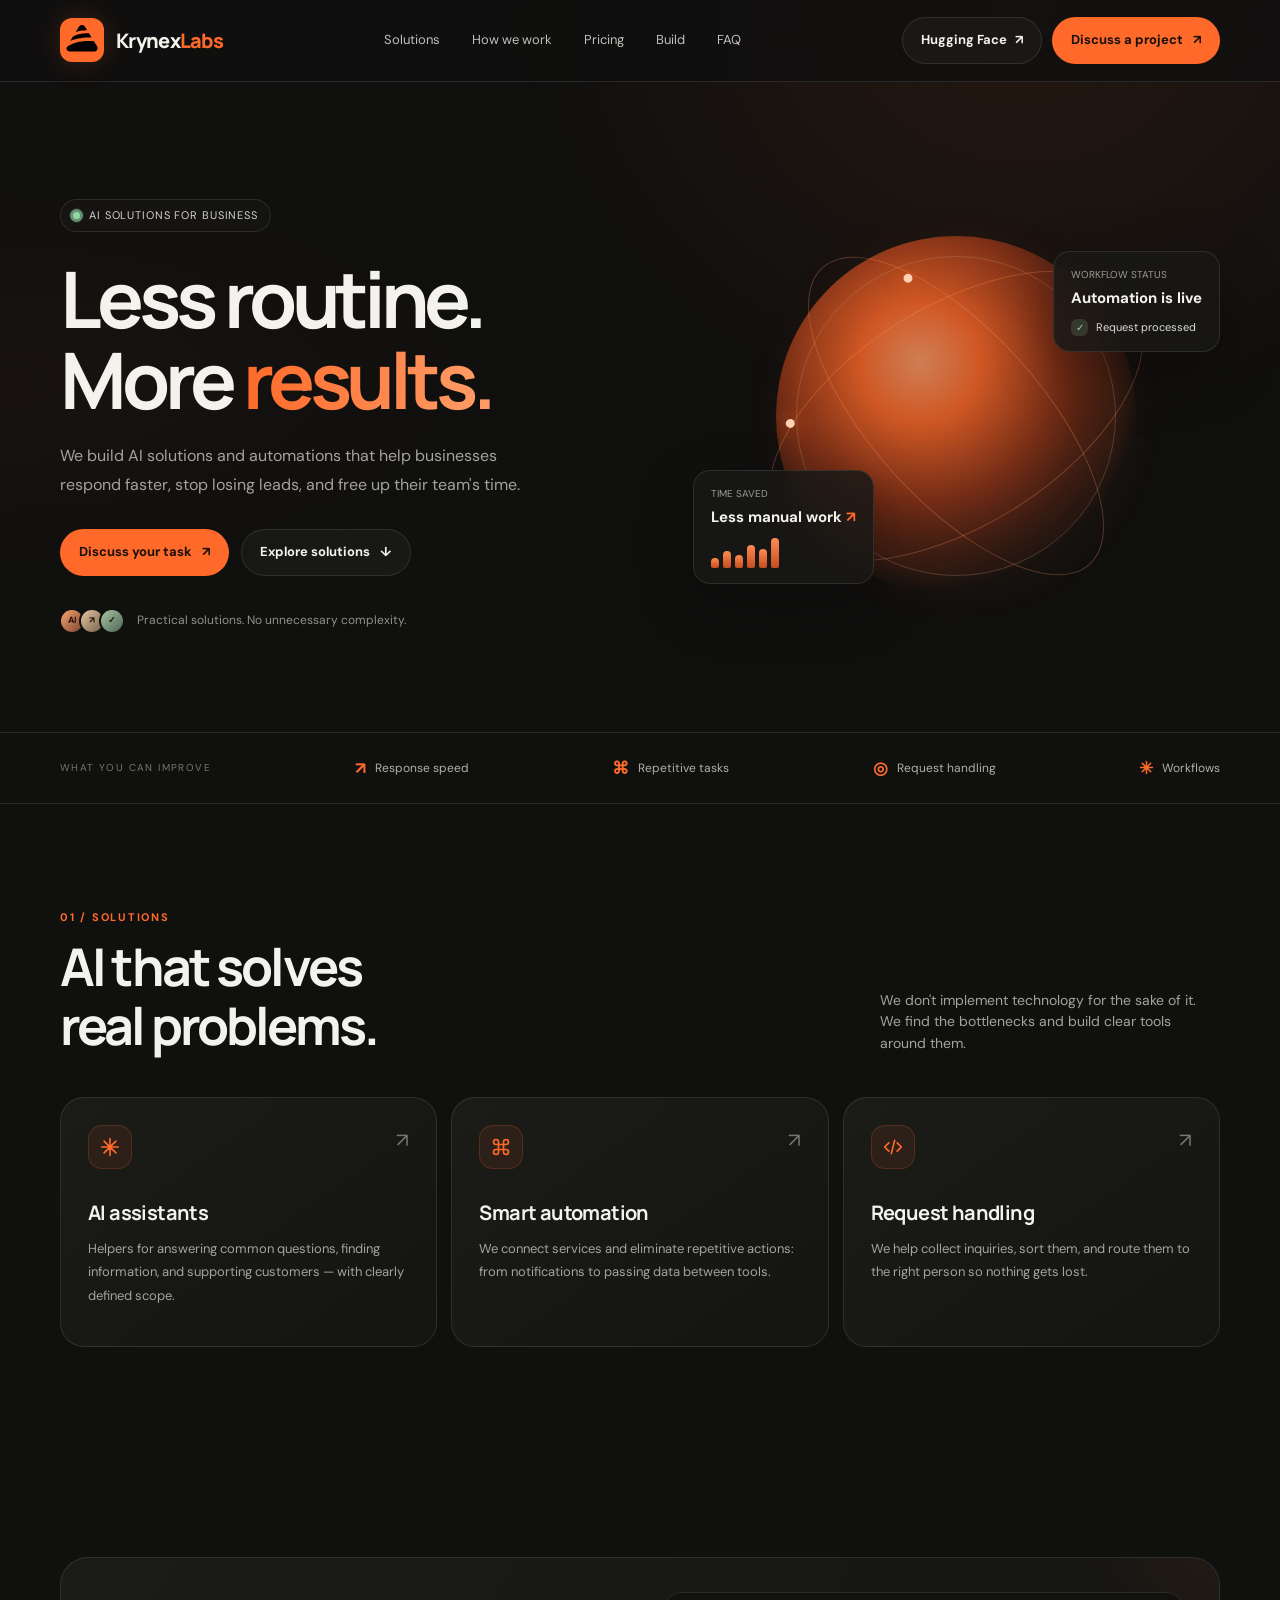
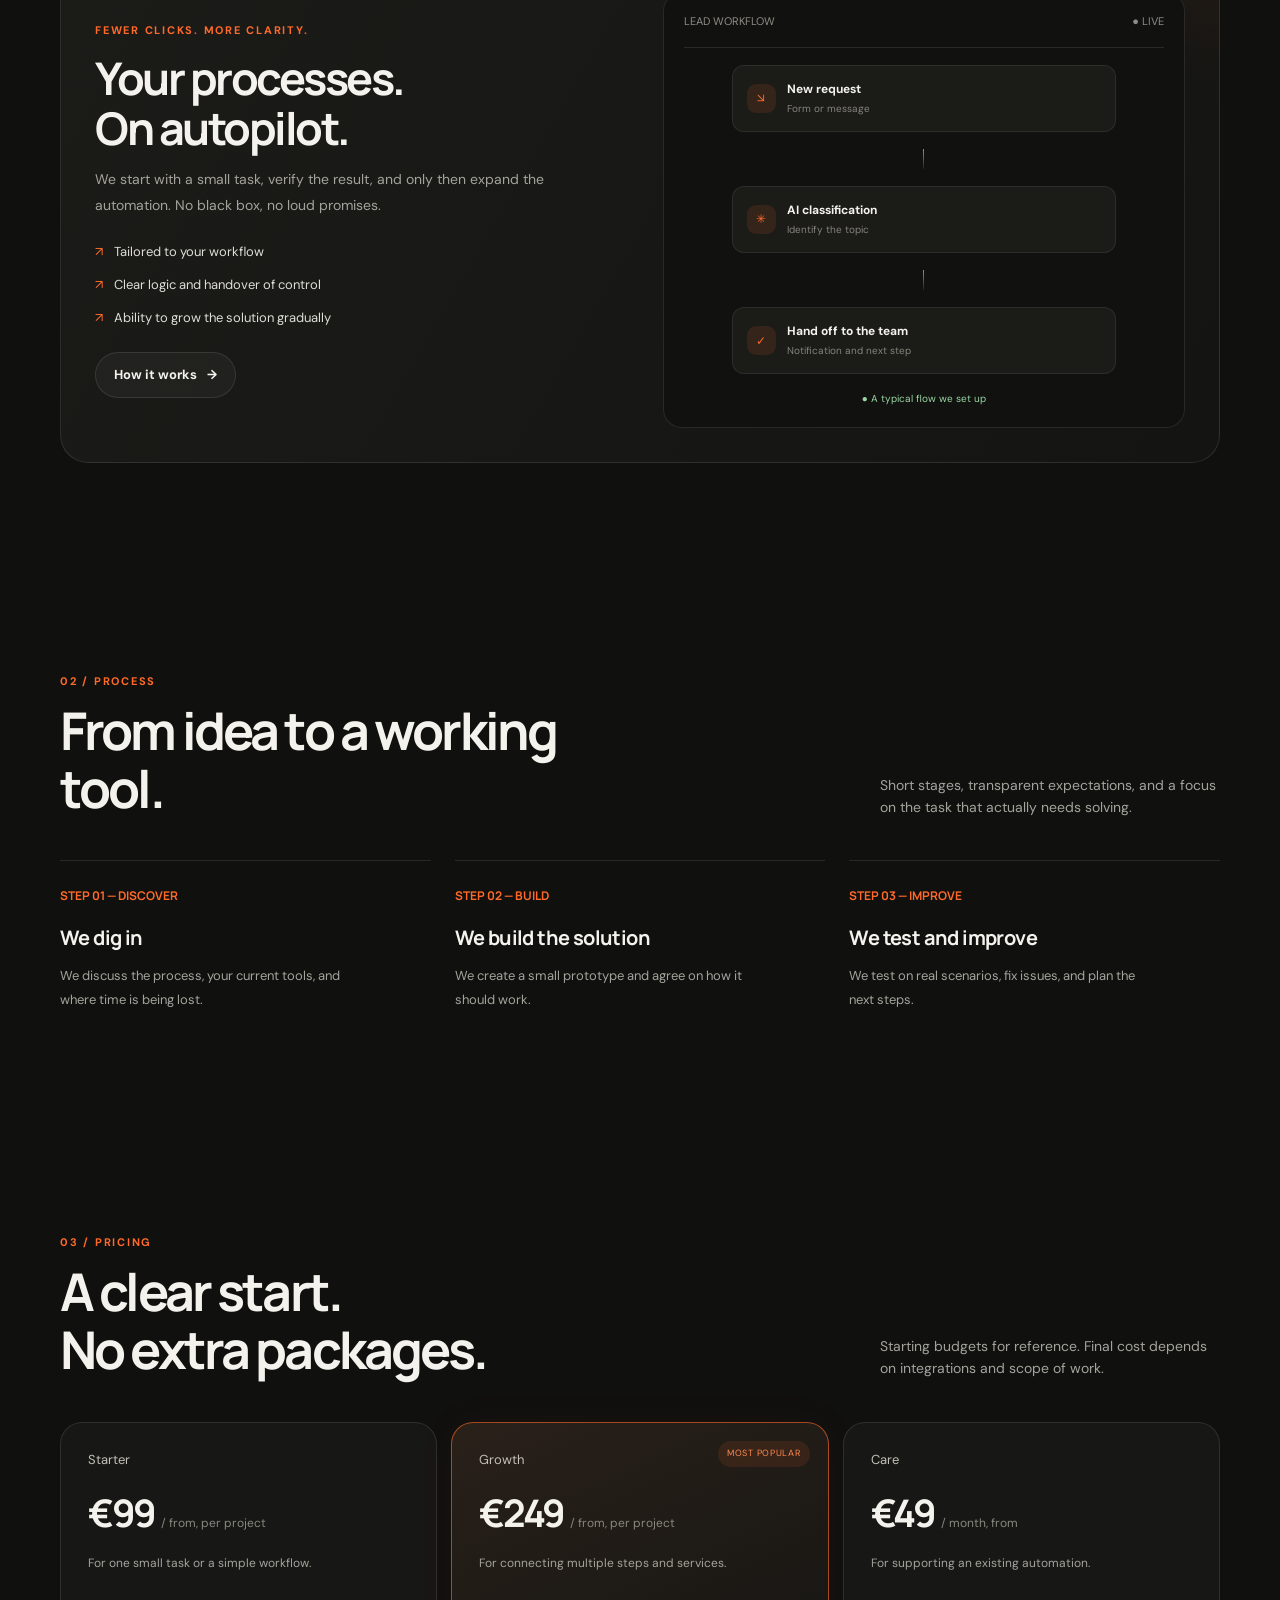
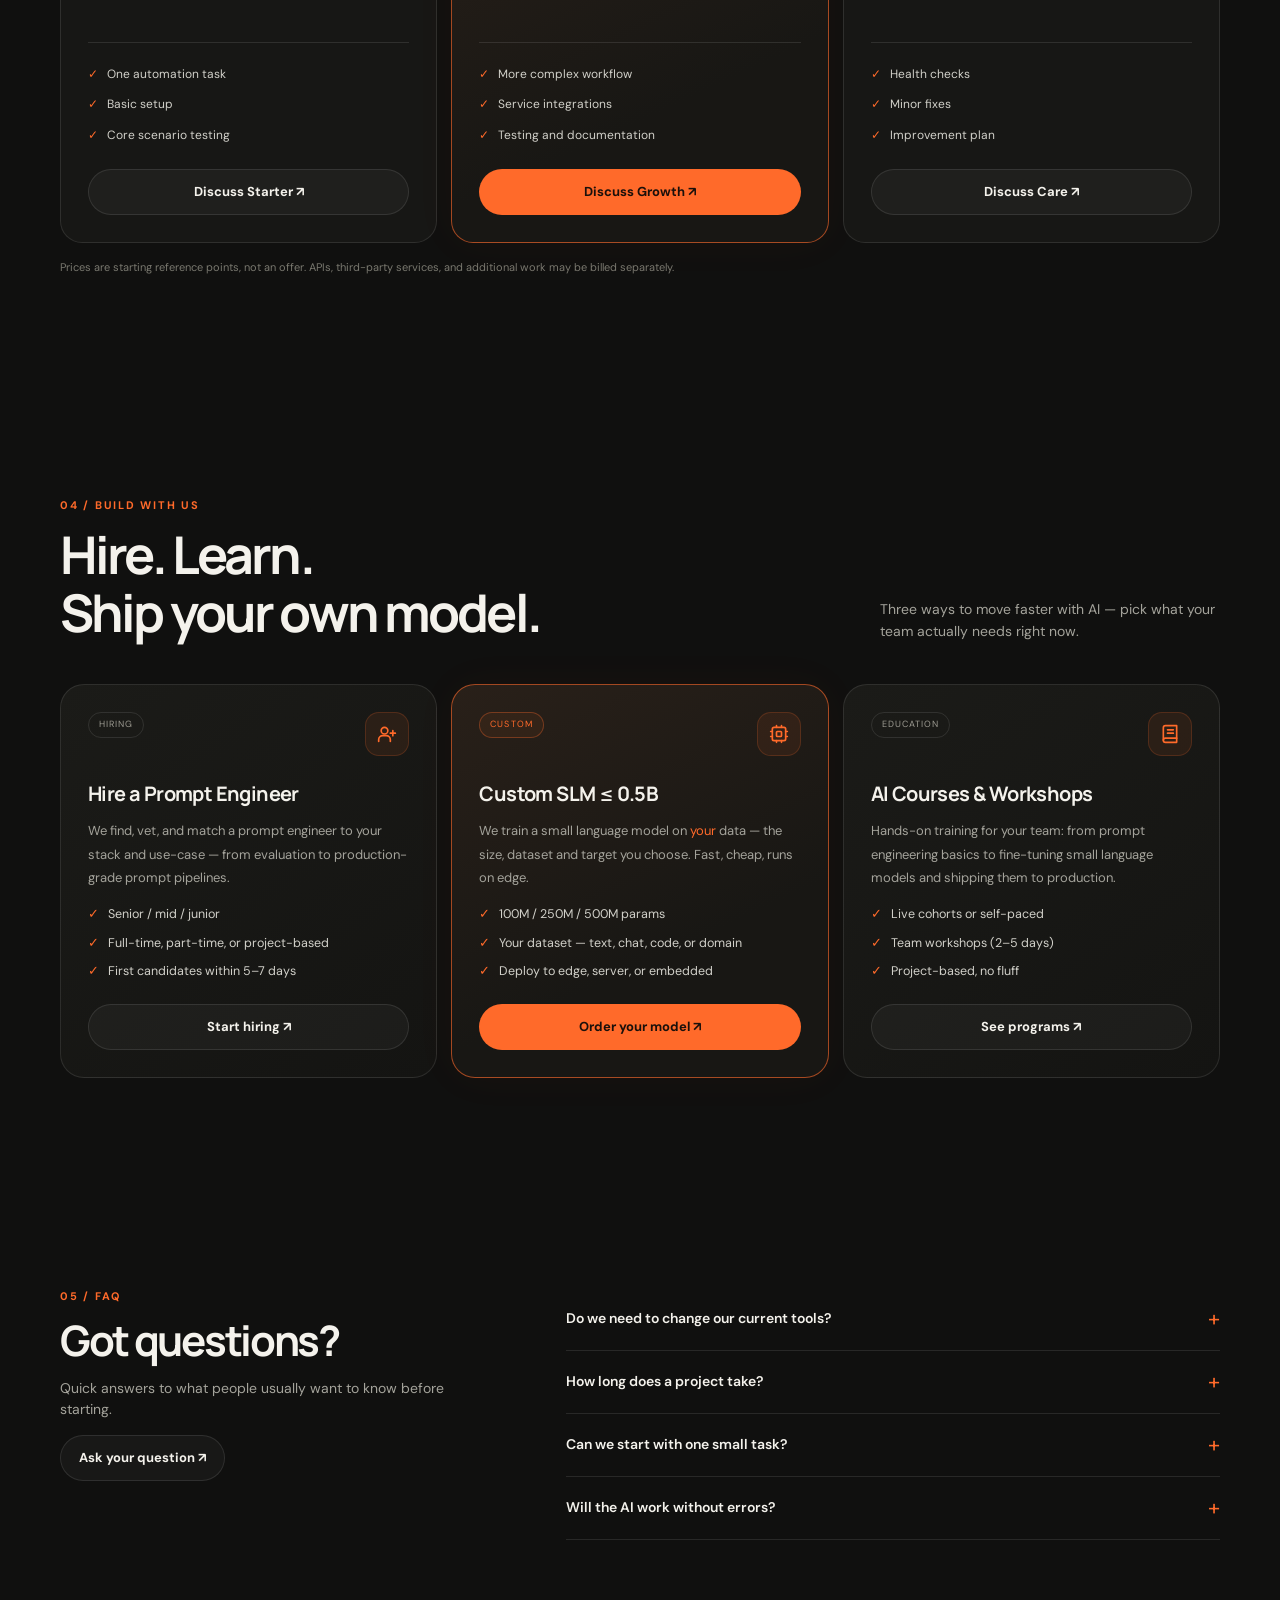
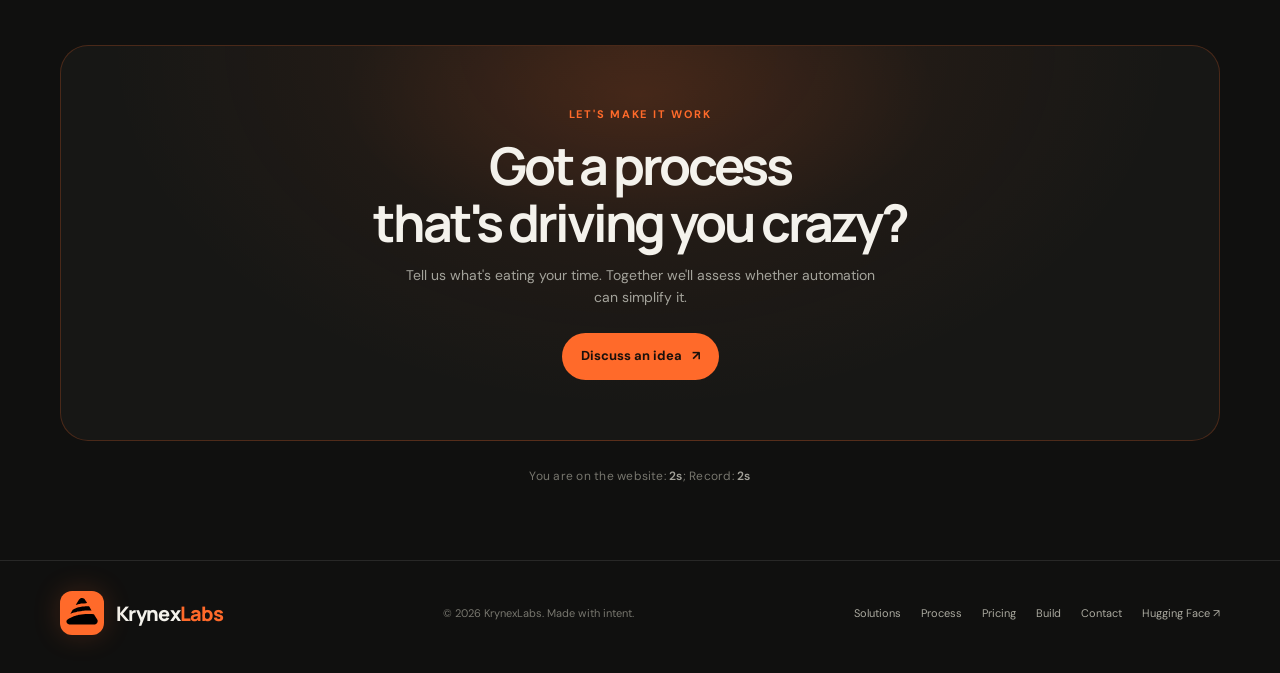
==== commit e924d438: "Add files via upload" ====
--- a/index.html
+++ b/index.html
@@ -17,7 +17,9 @@
 .nav{height:82px;display:flex;align-items:center;justify-content:space-between;border-bottom:1px solid var(--line);position:sticky;top:0;z-index:20;background:rgba(16,16,15,.8);backdrop-filter:blur(18px)}.nav-inner{display:flex;align-items:center;justify-content:space-between;width:min(var(--max),calc(100% - 48px));margin:auto}.brand{display:flex;align-items:center;gap:12px;font-family:Manrope,sans-serif;font-weight:800;letter-spacing:-.7px;font-size:20px}.brand-mark{height:44px;width:44px;display:block;background:var(--orange);border-radius:12px;box-shadow:0 0 28px #ff6a2a30;overflow:hidden;flex-shrink:0;position:relative}.brand-mark img{width:100%;height:100%;object-fit:cover;display:block}.brand-mark::after{content:"";position:absolute;inset:-4px;border-radius:16px;background:radial-gradient(circle,#ff6a2a55,transparent 70%);z-index:-1;opacity:0;animation:logoPulse 3s ease-in-out infinite}.brand span span{color:var(--orange)}.nav-links{display:flex;gap:32px;color:#c0bfb8;font-size:13px}.nav-links a{transition:color .2s;position:relative}.nav-links a::after{content:"";position:absolute;left:0;bottom:-4px;width:0;height:1px;background:var(--orange);transition:width .25s ease}.nav-links a:hover{color:#fff}.nav-links a:hover::after{width:100%}.nav-links-hf{display:none}.nav-right{display:flex;align-items:center;gap:10px}.nav-cta,.btn{display:inline-flex;align-items:center;justify-content:center;gap:10px;border:1px solid transparent;border-radius:999px;padding:12px 18px;font-size:13px;font-weight:700;transition:transform .22s,background .22s,border-color .22s,box-shadow .22s;cursor:pointer;position:relative;overflow:hidden}.nav-cta,.btn-primary{background:var(--orange);color:#1a100b}.nav-cta::before,.btn-primary::before{content:"";position:absolute;top:0;left:-100%;width:100%;height:100%;background:linear-gradient(90deg,transparent,rgba(255,255,255,.25),transparent);transition:left .5s ease;pointer-events:none}.nav-cta:hover::before,.btn-primary:hover::before{left:100%}.nav-cta:hover,.btn-primary:hover{background:var(--orange2);transform:translateY(-2px);box-shadow:0 8px 30px #ff6a2a45}.nav-hf{display:inline-flex;align-items:center;justify-content:center;gap:8px;border:1px solid var(--line);background:rgba(255,255,255,.035);color:var(--text);border-radius:999px;padding:12px 18px;font-size:13px;font-weight:700;transition:transform .22s,border-color .22s,background .22s,box-shadow .22s;cursor:pointer}.nav-hf:hover{border-color:#ff6a2a88;transform:translateY(-2px);background:rgba(255,106,42,.08);box-shadow:0 6px 20px #ff6a2a15}.btn-secondary{border-color:var(--line);background:rgba(255,255,255,.035);color:var(--text)}.btn-secondary:hover{border-color:#ff6a2a88;transform:translateY(-2px)}.menu-btn{display:none;border:1px solid var(--line);background:#191917;color:white;border-radius:12px;width:43px;height:43px;font-size:21px;cursor:pointer;transition:transform .2s,background .2s;z-index:60;position:relative}.menu-btn:active{transform:scale(.94)}.menu-btn.active{background:var(--orange);color:#17110d;border-color:var(--orange)}
 .hero{padding:100px 0 82px;min-height:650px;display:grid;grid-template-columns:1.05fr .95fr;align-items:center;gap:50px}.eyebrow{display:inline-flex;align-items:center;gap:9px;border:1px solid var(--line);background:#ffffff05;border-radius:999px;padding:7px 12px;color:#d5d3cc;font-size:11px;letter-spacing:.08em;text-transform:uppercase}.live-dot{width:7px;height:7px;border-radius:50%;background:#91d9a3;box-shadow:0 0 0 4px #91d9a31a;position:relative}.live-dot::after{content:"";position:absolute;inset:-3px;border-radius:50%;background:#91d9a3;opacity:.6;animation:dotPulse 2s ease-out infinite}.hero h1{font-family:Manrope,sans-serif;font-size:clamp(46px,6.2vw,78px);line-height:1.04;letter-spacing:-.065em;margin:26px 0 22px;font-weight:700}.hero h1 em{font-style:normal;color:var(--orange);background:linear-gradient(90deg,var(--orange),#ff9d68,var(--orange2),var(--orange));background-size:300% 100%;-webkit-background-clip:text;background-clip:text;-webkit-text-fill-color:transparent;animation:gradientShift 5s ease infinite}.hero-copy{max-width:500px;color:var(--muted);font-size:16px;line-height:1.8}.hero-actions{display:flex;flex-wrap:wrap;gap:12px;margin-top:30px}.micro-proof{display:flex;align-items:center;gap:12px;margin-top:32px;color:#929189;font-size:12px}.avatars{display:flex;padding-left:5px}.avatar{width:26px;height:26px;border:2px solid var(--bg);border-radius:50%;margin-left:-6px;background:linear-gradient(135deg,#f8a36d,#7a4530);display:grid;place-items:center;color:#24140c;font-size:9px;font-weight:800;transition:transform .25s}.avatar:hover{transform:translateY(-3px) scale(1.1);z-index:2}.avatar:nth-child(2){background:linear-gradient(135deg,#e4c6a0,#76604d)}.avatar:nth-child(3){background:linear-gradient(135deg,#a7c2a1,#4e6856)}.hero-visual{position:relative;min-height:420px;display:grid;place-items:center}.orb{position:absolute;width:360px;height:360px;border-radius:50%;background:radial-gradient(circle at 40% 35%,#ff9b67 0,#ff6a2a 19%,#8d3418 44%,#201511 68%,transparent 72%);filter:blur(.3px);opacity:.8;animation:float 7s ease-in-out infinite}.orb:after{content:"";position:absolute;inset:20px;border-radius:50%;border:1px solid #ffb28a50;box-shadow:inset 0 0 50px #ff6a2a25,0 0 70px #ff6a2a1c}.orbit{position:absolute;width:420px;height:220px;border:1px solid #ff98634a;border-radius:50%;transform:rotate(-32deg);animation:orbit 16s linear infinite}.orbit.two{width:400px;height:170px;transform:rotate(48deg);animation-duration:22s;animation-direction:reverse}.orbit-dot{position:absolute;top:23px;left:60px;width:9px;height:9px;background:#ffd0b2;border-radius:50%;box-shadow:0 0 20px var(--orange)}.glass-card{position:absolute;background:rgba(25,25,22,.84);border:1px solid #ffffff19;backdrop-filter:blur(18px);border-radius:17px;padding:15px 17px;box-shadow:0 20px 60px #0005;animation:float 6s ease-in-out infinite;transition:transform .3s ease,box-shadow .3s ease}.glass-card:hover{box-shadow:0 24px 70px #0008,0 0 30px #ff6a2a20}.glass-card small{color:#9d9b92;font-size:10px;display:block}.glass-card strong{display:block;font-size:15px;margin-top:4px}.card-top{top:45px;right:0}.card-bottom{bottom:42px;left:0;animation-delay:-2s}.mini-chart{display:flex;gap:4px;align-items:end;height:30px;margin-top:9px}.mini-chart i{width:8px;border-radius:4px 4px 2px 2px;background:linear-gradient(var(--orange2),#c64c20);transition:height .4s ease}.mini-chart i:nth-child(1){height:35%}.mini-chart i:nth-child(2){height:58%}.mini-chart i:nth-child(3){height:44%}.mini-chart i:nth-child(4){height:78%}.mini-chart i:nth-child(5){height:64%}.mini-chart i:nth-child(6){height:100%}.mini-check{display:flex;gap:8px;align-items:center;margin-top:9px;font-size:11px;color:#ddd}.check{height:17px;width:17px;border-radius:6px;background:#9ad6a42a;color:#9ad6a4;display:grid;place-items:center;font-size:10px}
 .strip{border-block:1px solid var(--line);padding:22px 0}.strip-inner{display:flex;align-items:center;justify-content:space-between;gap:18px;flex-wrap:wrap}.strip-label{font-size:10px;text-transform:uppercase;letter-spacing:.14em;color:#77766e}.capability{font-size:12px;color:#b0afa7;display:flex;align-items:center;gap:9px;transition:color .25s,transform .25s}.capability:hover{color:#fff;transform:translateY(-2px)}.capability b{color:var(--orange);font-size:17px}
-section.content{padding:105px 0}.section-head{display:flex;justify-content:space-between;align-items:end;gap:30px;margin-bottom:42px}.kicker{font-size:11px;text-transform:uppercase;letter-spacing:.16em;color:var(--orange);font-weight:700}.section-head h2{font-family:Manrope,sans-serif;font-size:clamp(32px,4.5vw,52px);letter-spacing:-.055em;line-height:1.12;margin:12px 0 0;max-width:640px}.section-head p{max-width:340px;color:var(--muted);font-size:14px;margin:0}.services{display:grid;grid-template-columns:repeat(3,1fr);gap:14px}.service{padding:27px;border:1px solid var(--line);border-radius:var(--radius);background:linear-gradient(145deg,#1b1b18,#141412);min-height:250px;transition:transform .3s cubic-bezier(.2,.7,.2,1),border-color .3s,box-shadow .3s;position:relative;overflow:hidden}.service::before{content:"";position:absolute;top:0;left:0;right:0;height:1px;background:linear-gradient(90deg,transparent,var(--orange),transparent);opacity:0;transition:opacity .3s}.service:hover{transform:translateY(-6px);border-color:#ff6a2a70;box-shadow:0 20px 40px -20px #ff6a2a40}.service:hover::before{opacity:1}.service:hover .service-icon{transform:rotate(-6deg) scale(1.08);background:#ff6a2a25}.service:hover .arrow{color:var(--orange);transform:translate(3px,-3px)}.service-icon{height:44px;width:44px;border-radius:14px;background:#ff6a2a15;border:1px solid #ff6a2a30;display:grid;place-items:center;color:var(--orange);font-size:20px;transition:transform .3s ease,background .3s ease}.service h3{font-family:Manrope,sans-serif;font-size:20px;letter-spacing:-.03em;margin:28px 0 9px}.service p{font-size:13px;color:var(--muted);line-height:1.8;margin:0}.service .arrow{float:right;color:#77766e;font-size:20px;transition:color .25s,transform .25s}
+section.content{padding:105px 0}.section-head{display:flex;justify-content:space-between;align-items:end;gap:30px;margin-bottom:42px}.kicker{font-size:11px;text-transform:uppercase;letter-spacing:.16em;color:var(--orange);font-weight:700}.section-head h2{font-family:Manrope,sans-serif;font-size:clamp(32px,4.5vw,52px);letter-spacing:-.055em;line-height:1.12;margin:12px 0 0;max-width:640px}.section-head p{max-width:340px;color:var(--muted);font-size:14px;margin:0}.services{display:grid;grid-template-columns:repeat(3,1fr);gap:14px}.service{padding:27px;border:1px solid var(--line);border-radius:var(--radius);background:linear-gradient(145deg,#1b1b18,#141412);min-height:250px;transition:transform .3s cubic-bezier(.2,.7,.2,1),border-color .3s,box-shadow .3s;position:relative;overflow:hidden}.service::before{content:"";position:absolute;top:0;left:0;right:0;height:1px;background:linear-gradient(90deg,transparent,var(--orange),transparent);opacity:0;transition:opacity .3s}.service:hover{transform:translateY(-6px);border-color:#ff6a2a70;box-shadow:0 20px 40px -20px #ff6a2a40}.service:hover::before{opacity:1}.service:hover .service-icon{transform:rotate(-6deg) scale(1.08);background:#ff6a2a25}.service:hover .arrow{color:var(--orange);transform:translate(3px,-3px)}.service-icon{height:44px;width:44px;border-radius:14px;background:#ff6a2a15;border:1px solid #ff6a2a30;display:grid;place-items:center;color:var(--orange);font-size:20px;transition:transform .3s ease,background .3s ease}
+.service-icon svg{width:20px;height:20px;display:block}
+.service h3{font-family:Manrope,sans-serif;font-size:20px;letter-spacing:-.03em;margin:28px 0 9px}.service p{font-size:13px;color:var(--muted);line-height:1.8;margin:0}.service .arrow{float:right;color:#77766e;font-size:20px;transition:color .25s,transform .25s}
 /* ===== Build section (Hire / SLM / Courses) ===== */
 .build-grid{display:grid;grid-template-columns:repeat(3,1fr);gap:14px;align-items:start}
 .build-card{padding:27px;border:1px solid var(--line);border-radius:var(--radius);background:linear-gradient(145deg,#1b1b18,#141412);position:relative;display:flex;flex-direction:column;transition:transform .3s cubic-bezier(.2,.7,.2,1),border-color .3s,box-shadow .3s}
@@ -29,6 +31,7 @@
 .build-tag.hot{color:var(--orange);border-color:#ff6a2a55;background:#ff6a2a10}
 .build-card .service-icon{height:44px;width:44px;border-radius:14px;background:#ff6a2a15;border:1px solid #ff6a2a30;display:grid;place-items:center;color:var(--orange);font-size:20px;transition:transform .3s ease,background .3s ease}
 .build-card:hover .service-icon{transform:rotate(-6deg) scale(1.08);background:#ff6a2a25}
+.build-card .service-icon svg{width:20px;height:20px;display:block}
 .build-card h3{font-family:Manrope,sans-serif;font-size:20px;letter-spacing:-.03em;margin:0 0 10px}
 .build-card p{font-size:13px;color:var(--muted);line-height:1.8;margin:0 0 16px}
 .build-card em{color:var(--orange);font-style:normal}
@@ -165,9 +168,9 @@
 <section class="content wrap" id="services">
   <div class="section-head reveal"><div><div class="kicker">01 / Solutions</div><h2>AI that solves<br>real problems.</h2></div><p>We don't implement technology for the sake of it. We find the bottlenecks and build clear tools around them.</p></div>
   <div class="services">
-    <article class="service reveal"><span class="arrow">↗</span><div class="service-icon">✳</div><h3>AI assistants</h3><p>Helpers for answering common questions, finding information, and supporting customers — with clearly defined scope.</p></article>
-    <article class="service reveal"><span class="arrow">↗</span><div class="service-icon">⌘</div><h3>Smart automation</h3><p>We connect services and eliminate repetitive actions: from notifications to passing data between tools.</p></article>
-    <article class="service reveal"><span class="arrow">↗</span><div class="service-icon">↗</div><h3>Request handling</h3><p>We help collect inquiries, sort them, and route them to the right person so nothing gets lost.</p></article>
+    <article class="service reveal"><span class="arrow">↗</span><div class="service-icon"><svg viewBox="0 0 24 24" fill="none" stroke="currentColor" stroke-width="2" stroke-linecap="round" stroke-linejoin="round"><path d="M12 2v20M2 12h20M4.93 4.93l14.14 14.14M19.07 4.93L4.93 19.07"/></svg></div><h3>AI assistants</h3><p>Helpers for answering common questions, finding information, and supporting customers — with clearly defined scope.</p></article>
+    <article class="service reveal"><span class="arrow">↗</span><div class="service-icon"><svg viewBox="0 0 24 24" fill="none" stroke="currentColor" stroke-width="2" stroke-linecap="round" stroke-linejoin="round"><path d="M18 3a3 3 0 0 0-3 3v12a3 3 0 0 0 3 3 3 3 0 0 0 3-3 3 3 0 0 0-3-3H6a3 3 0 0 0-3 3 3 3 0 0 0 3 3 3 3 0 0 0 3-3V6a3 3 0 0 0-3-3 3 3 0 0 0-3 3 3 3 0 0 0 3 3h12a3 3 0 0 0 3-3 3 3 0 0 0-3-3z"/></svg></div><h3>Smart automation</h3><p>We connect services and eliminate repetitive actions: from notifications to passing data between tools.</p></article>
+    <article class="service reveal"><span class="arrow">↗</span><div class="service-icon"><svg viewBox="0 0 24 24" fill="none" stroke="currentColor" stroke-width="2" stroke-linecap="round" stroke-linejoin="round"><path d="M7 17l-5-5 5-5"/><path d="M17 7l5 5-5 5"/><path d="M14 4l-4 16"/></svg></div><h3>Request handling</h3><p>We help collect inquiries, sort them, and route them to the right person so nothing gets lost.</p></article>
   </div>
 </section>
 
@@ -206,7 +209,15 @@
     <article class="build-card reveal">
       <div class="build-top">
         <span class="build-tag">HIRING</span>
-        <div class="service-icon">◉</div>
+        <div class="service-icon">
+          <!-- Hire: user profile + plus -->
+          <svg viewBox="0 0 24 24" fill="none" stroke="currentColor" stroke-width="2" stroke-linecap="round" stroke-linejoin="round">
+            <circle cx="9" cy="8" r="4"/>
+            <path d="M2 21v-2a5 5 0 0 1 5-5h4a5 5 0 0 1 5 5v2"/>
+            <path d="M19 8v6"/>
+            <path d="M22 11h-6"/>
+          </svg>
+        </div>
       </div>
       <h3>Hire a Prompt Engineer</h3>
       <p>We find, vet, and match a prompt engineer to your stack and use-case — from evaluation to production-grade prompt pipelines.</p>
@@ -222,7 +233,14 @@
     <article class="build-card featured-build reveal">
       <div class="build-top">
         <span class="build-tag hot">CUSTOM</span>
-        <div class="service-icon">▲</div>
+        <div class="service-icon">
+          <!-- SLM: chip / processor -->
+          <svg viewBox="0 0 24 24" fill="none" stroke="currentColor" stroke-width="2" stroke-linecap="round" stroke-linejoin="round">
+            <rect x="4" y="4" width="16" height="16" rx="2"/>
+            <rect x="9" y="9" width="6" height="6" rx="1"/>
+            <path d="M9 2v2M15 2v2M9 20v2M15 20v2M2 9h2M2 15h2M20 9h2M20 15h2"/>
+          </svg>
+        </div>
       </div>
       <h3>Custom SLM ≤ 0.5B</h3>
       <p>We train a small language model on <em>your</em> data — the size, dataset and target you choose. Fast, cheap, runs on edge.</p>
@@ -238,7 +256,14 @@
     <article class="build-card reveal">
       <div class="build-top">
         <span class="build-tag">EDUCATION</span>
-        <div class="service-icon">✦</div>
+        <div class="service-icon">
+          <!-- Courses: book -->
+          <svg viewBox="0 0 24 24" fill="none" stroke="currentColor" stroke-width="2" stroke-linecap="round" stroke-linejoin="round">
+            <path d="M4 19.5A2.5 2.5 0 0 1 6.5 17H20"/>
+            <path d="M6.5 2H20v20H6.5A2.5 2.5 0 0 1 4 19.5v-15A2.5 2.5 0 0 1 6.5 2z"/>
+            <path d="M9 7h7M9 11h7"/>
+          </svg>
+        </div>
       </div>
       <h3>AI Courses &amp; Workshops</h3>
       <p>Hands-on training for your team: from prompt engineering basics to fine-tuning small language models and shipping them to production.</p>
@@ -384,4 +409,4 @@
 document.getElementById('copyMessage').addEventListener('click',async()=>{const text=document.getElementById('fallbackText').value;try{await navigator.clipboard.writeText(text);document.getElementById('formStatus').textContent='Message copied.'}catch{document.getElementById('fallbackText').focus();document.getElementById('fallbackText').select();document.getElementById('formStatus').textContent='Select the text and copy it manually.'}});
 </script>
 </body>
-</html> +</html>
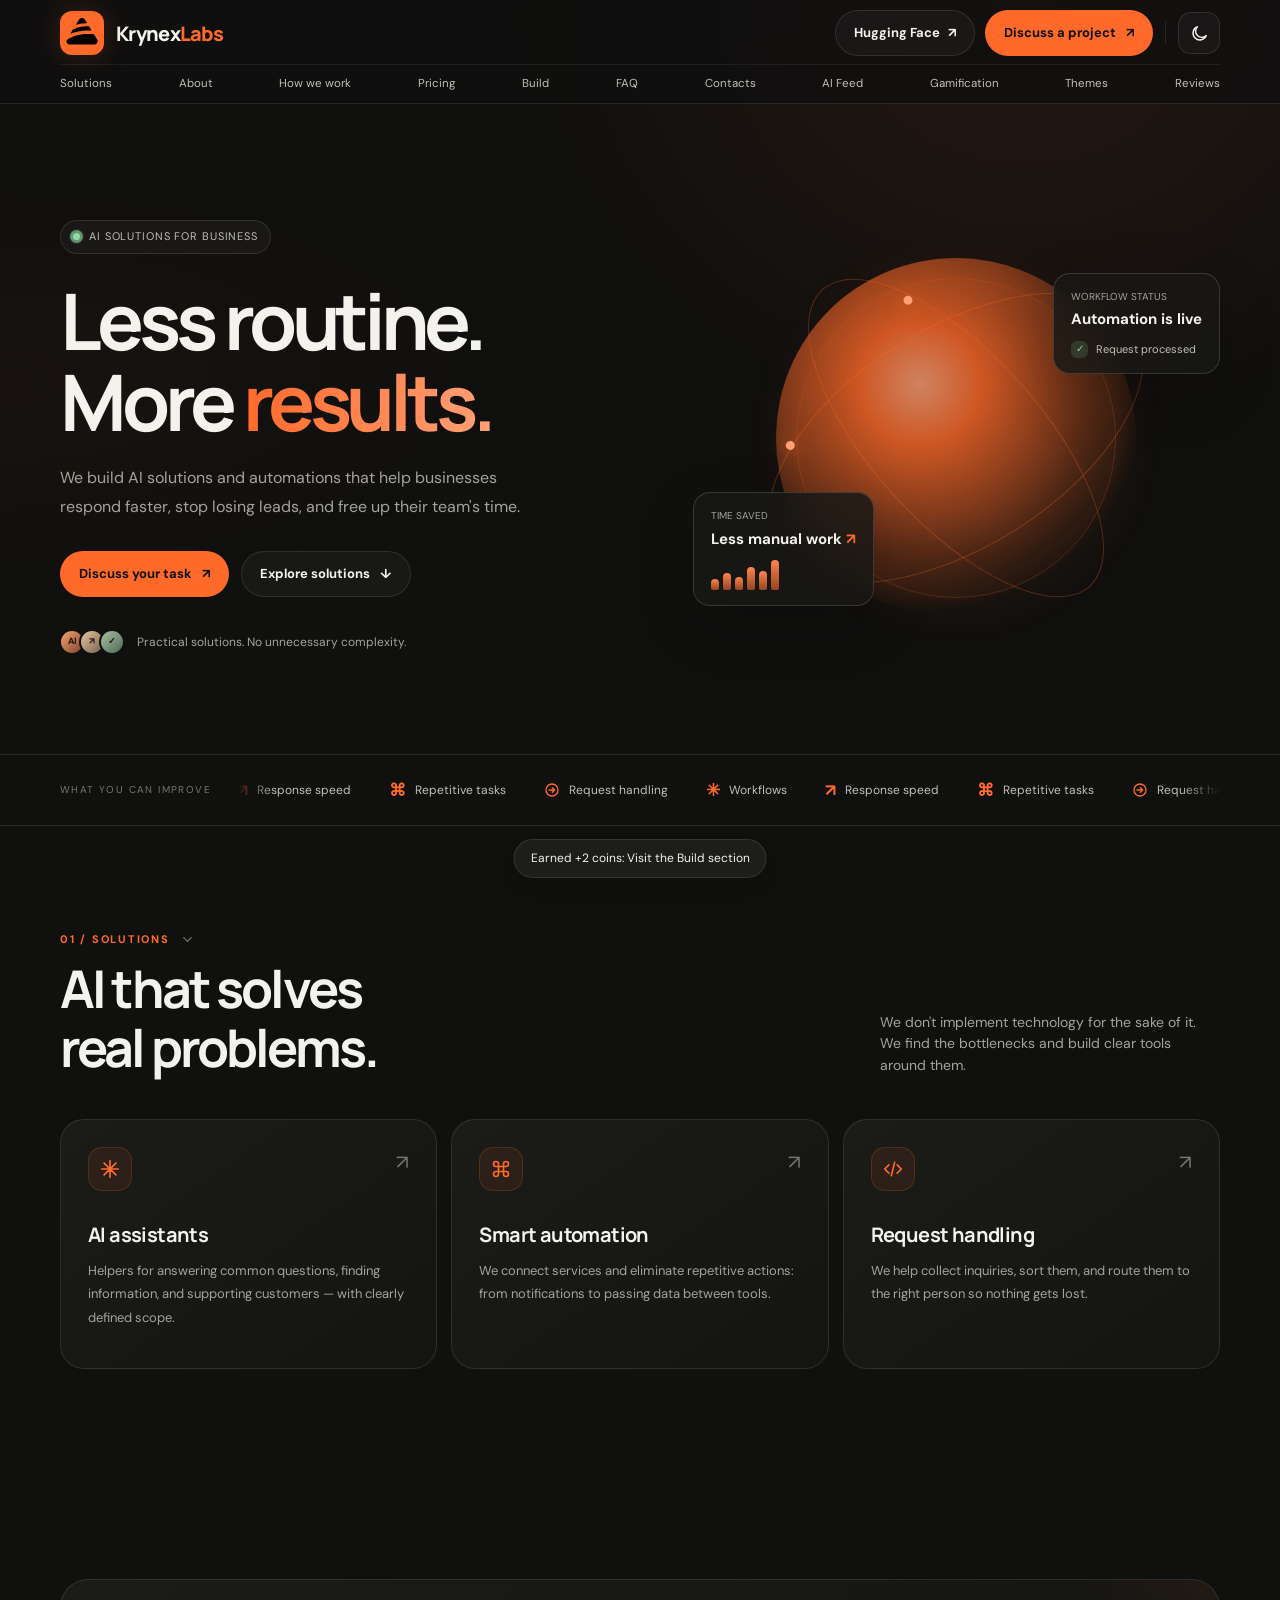
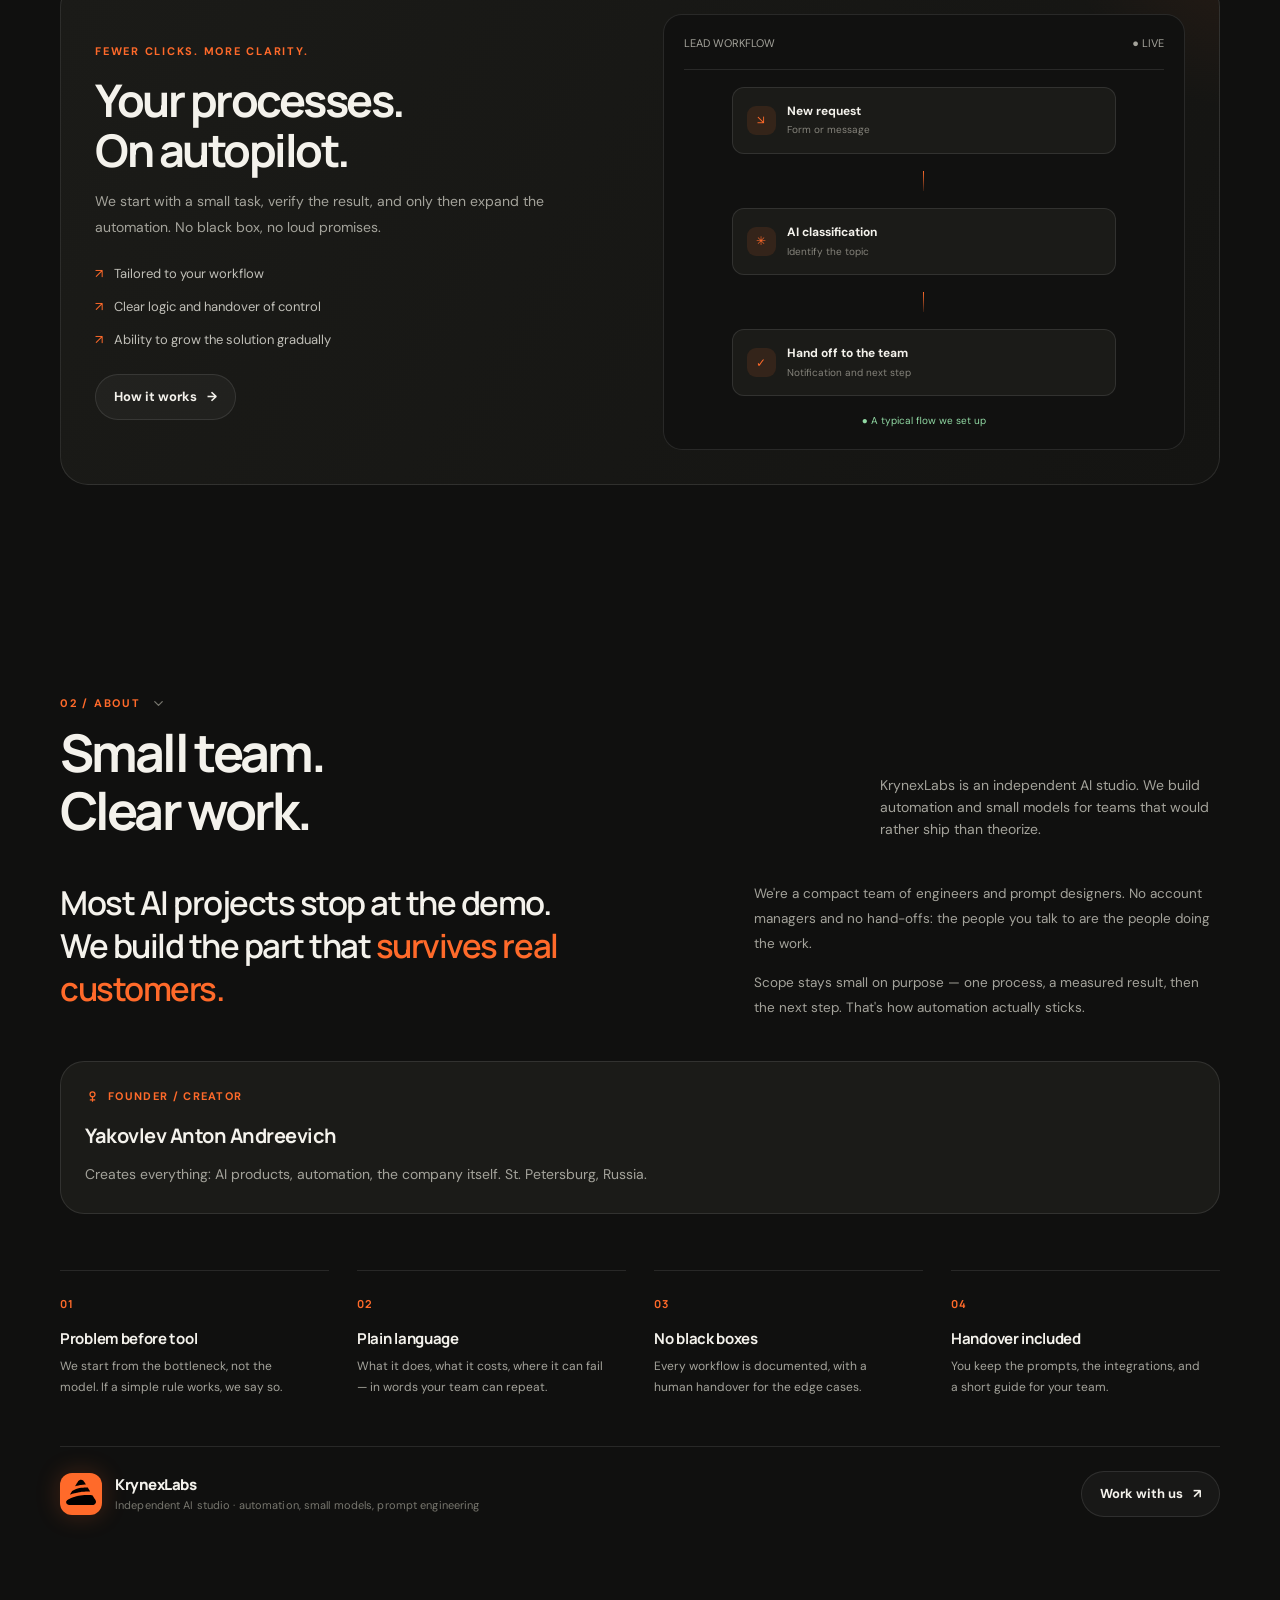
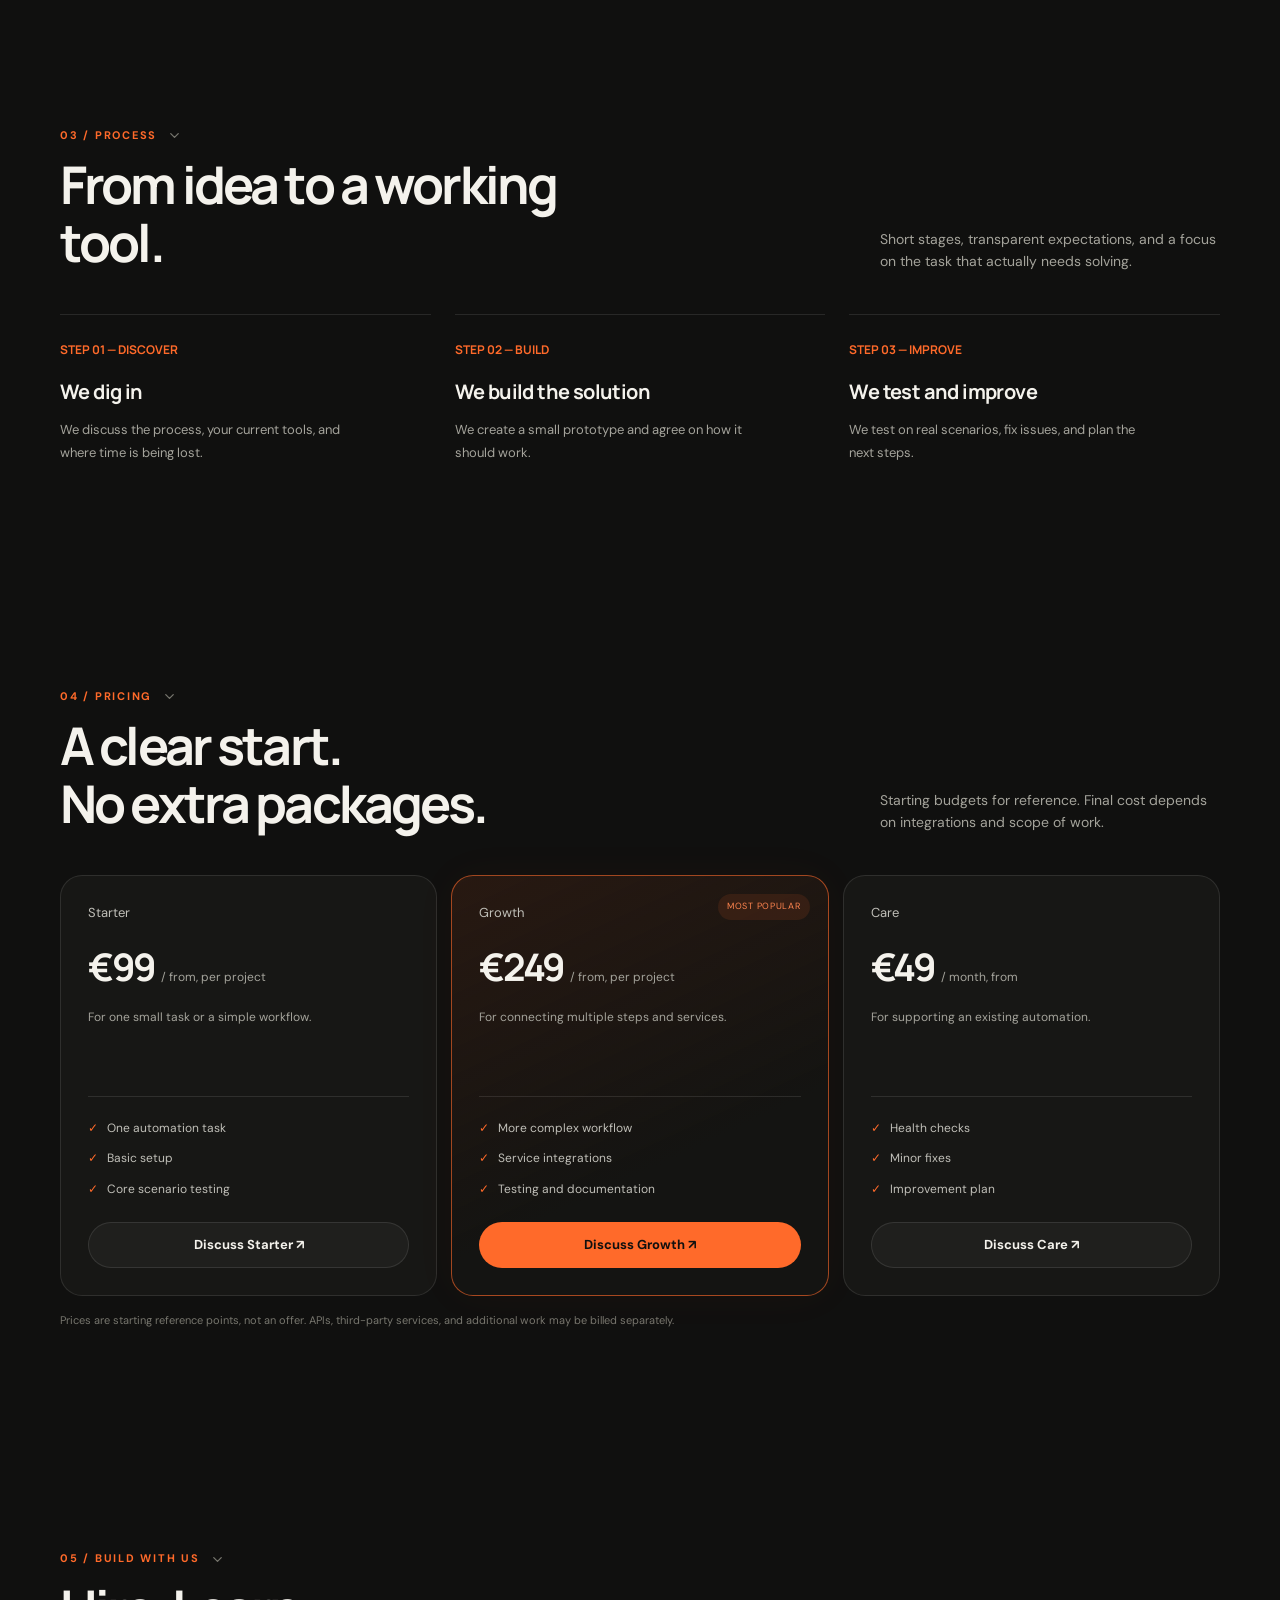
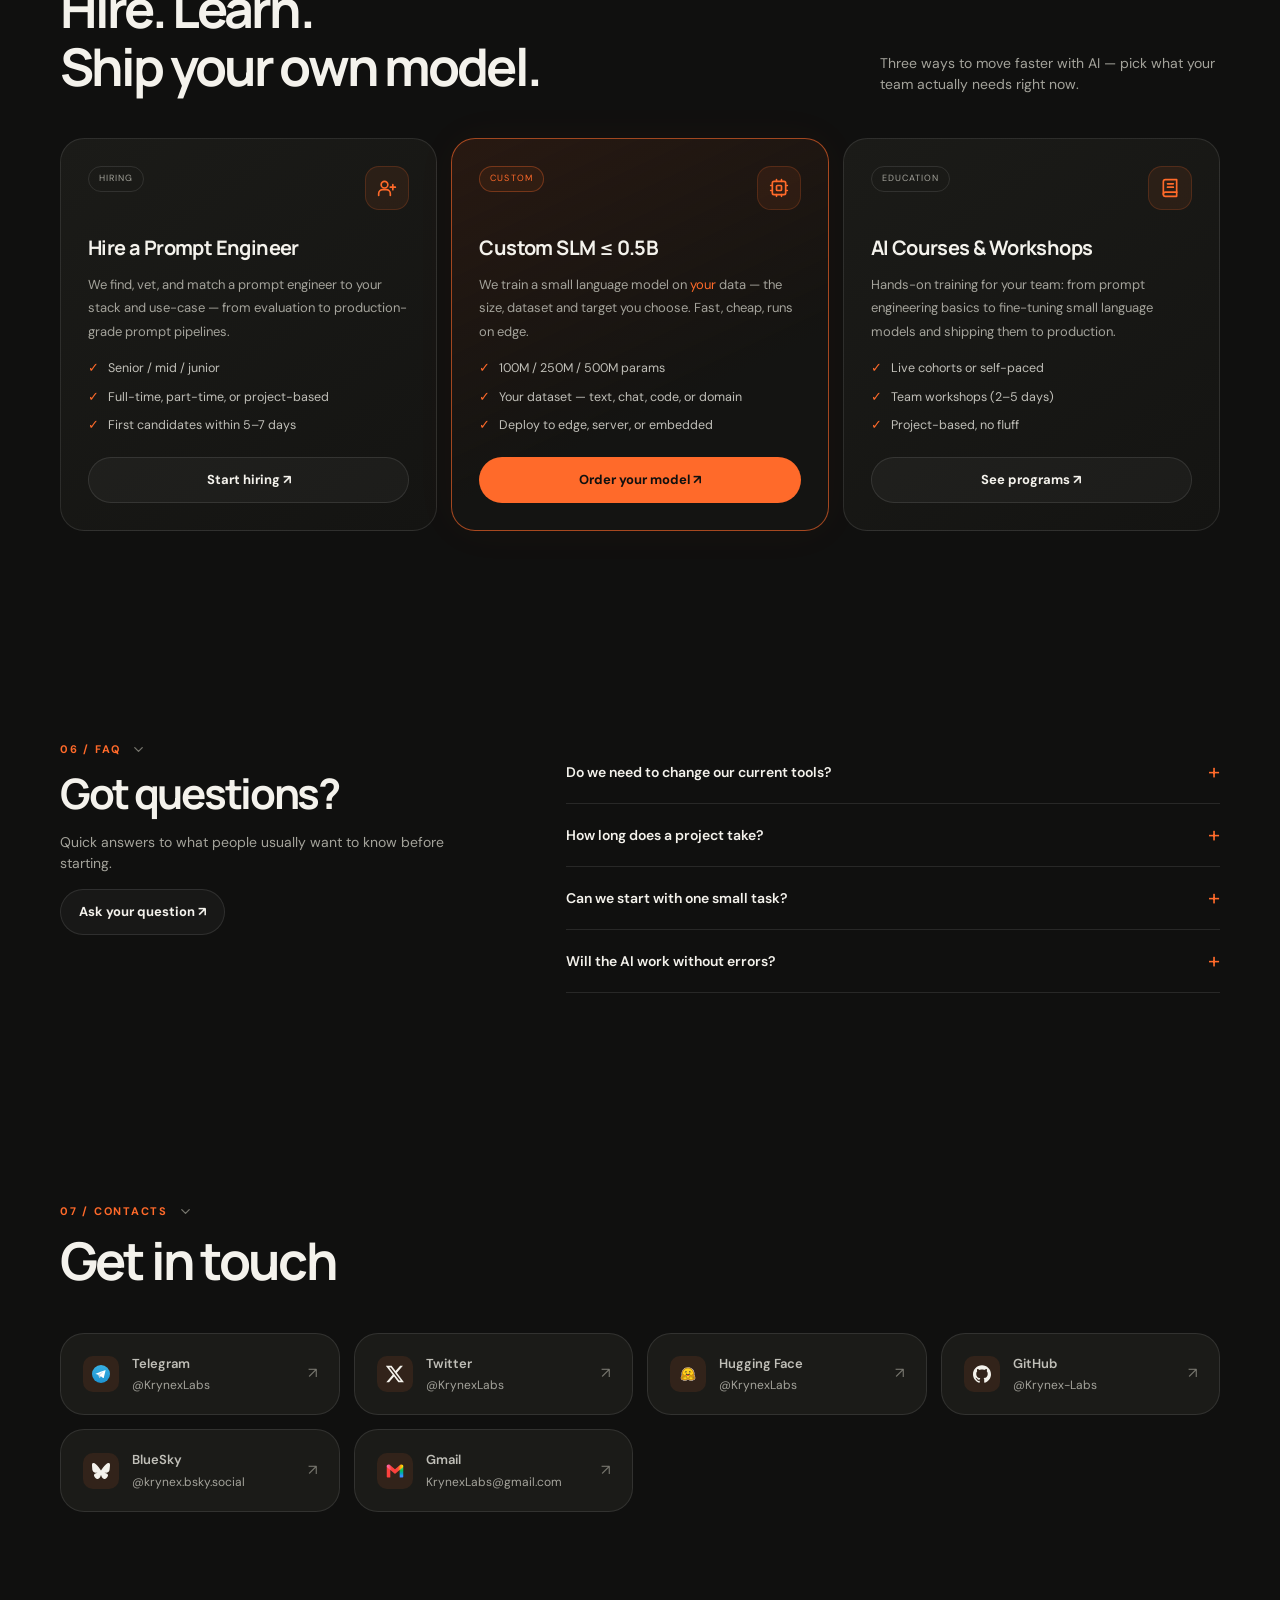
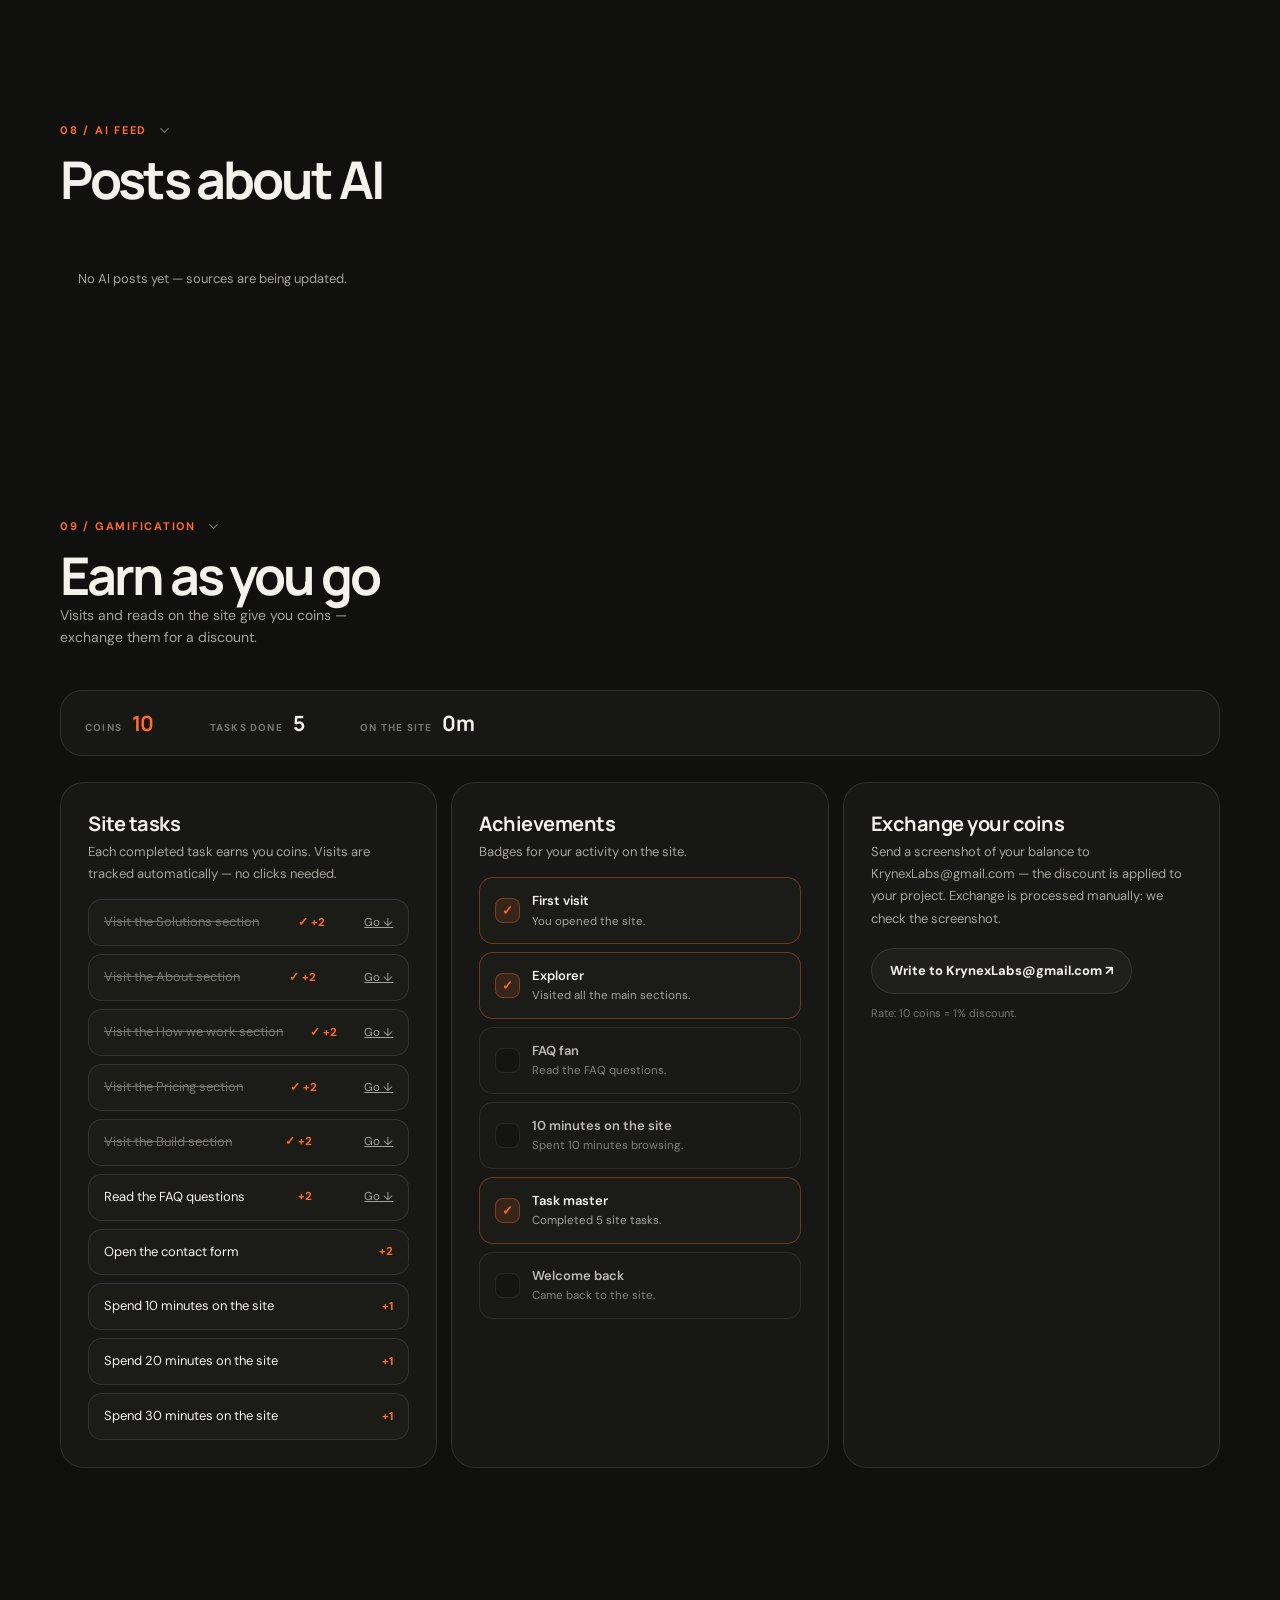
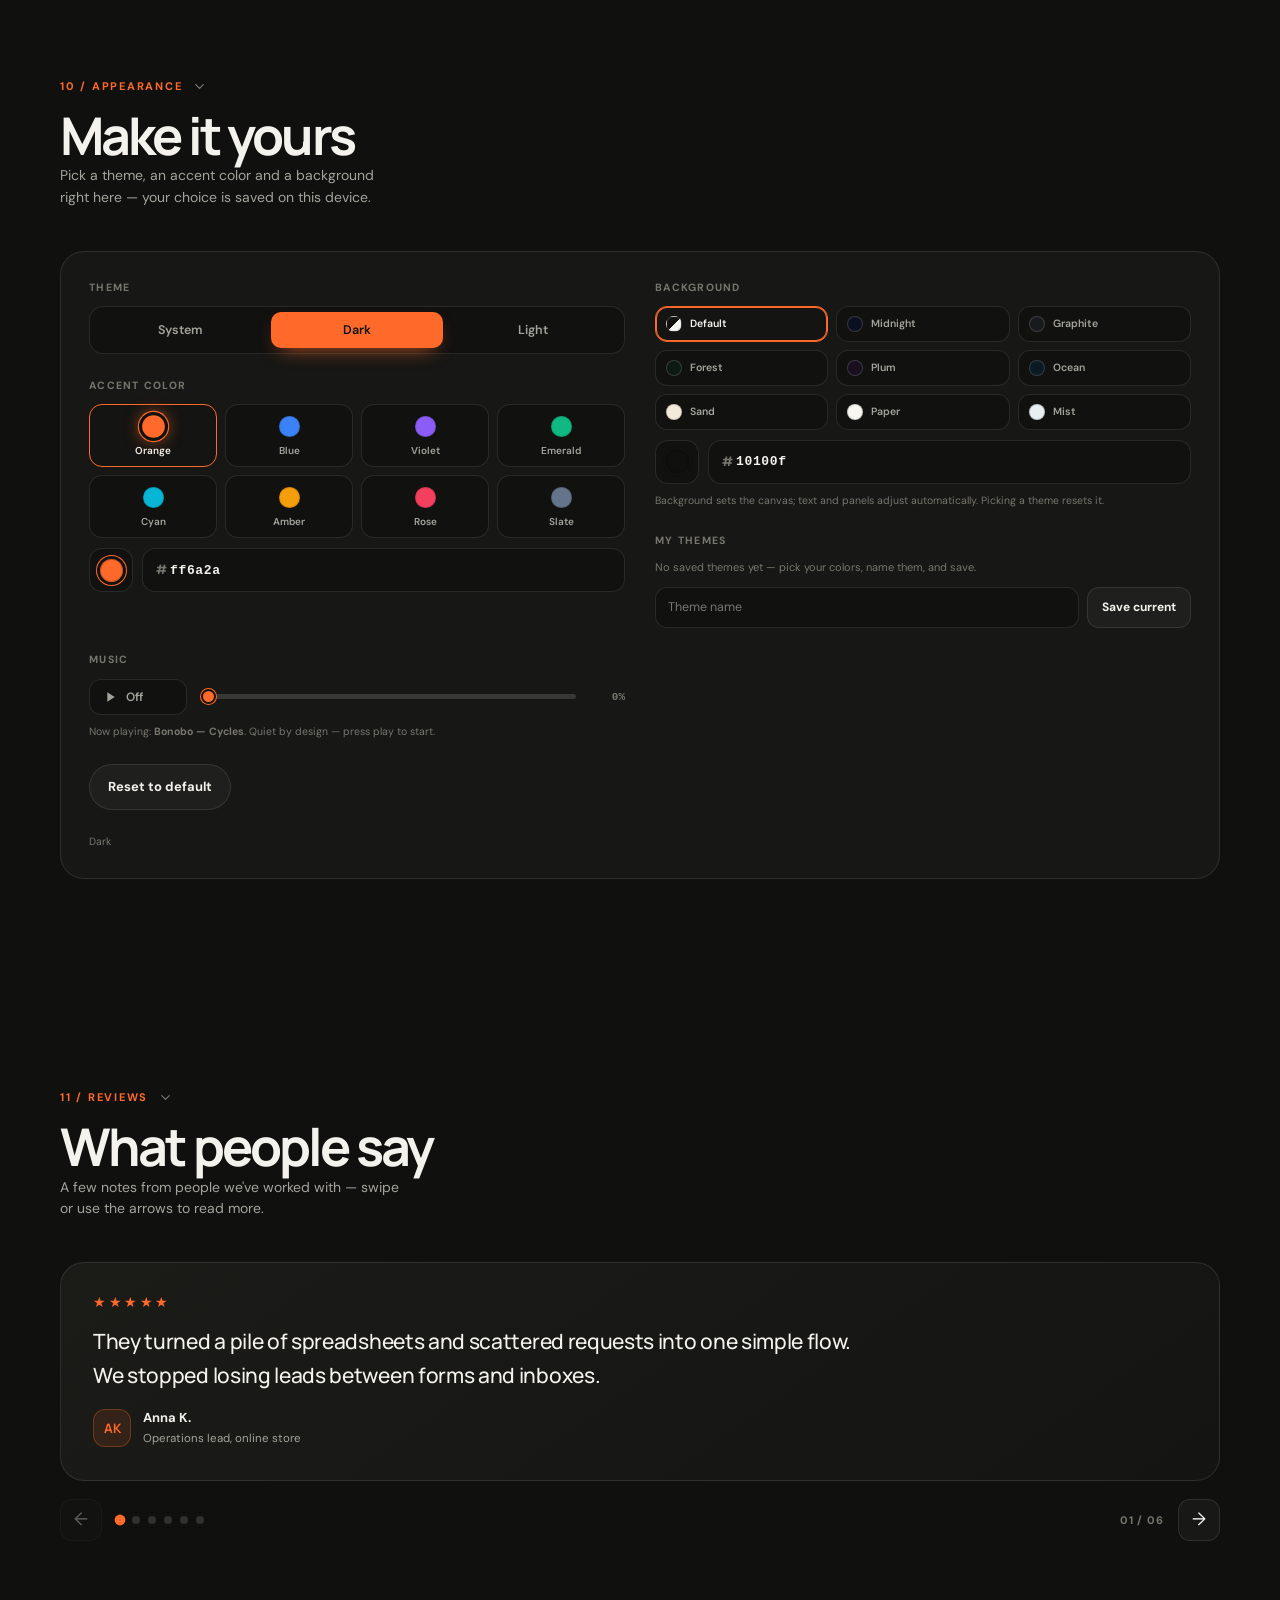
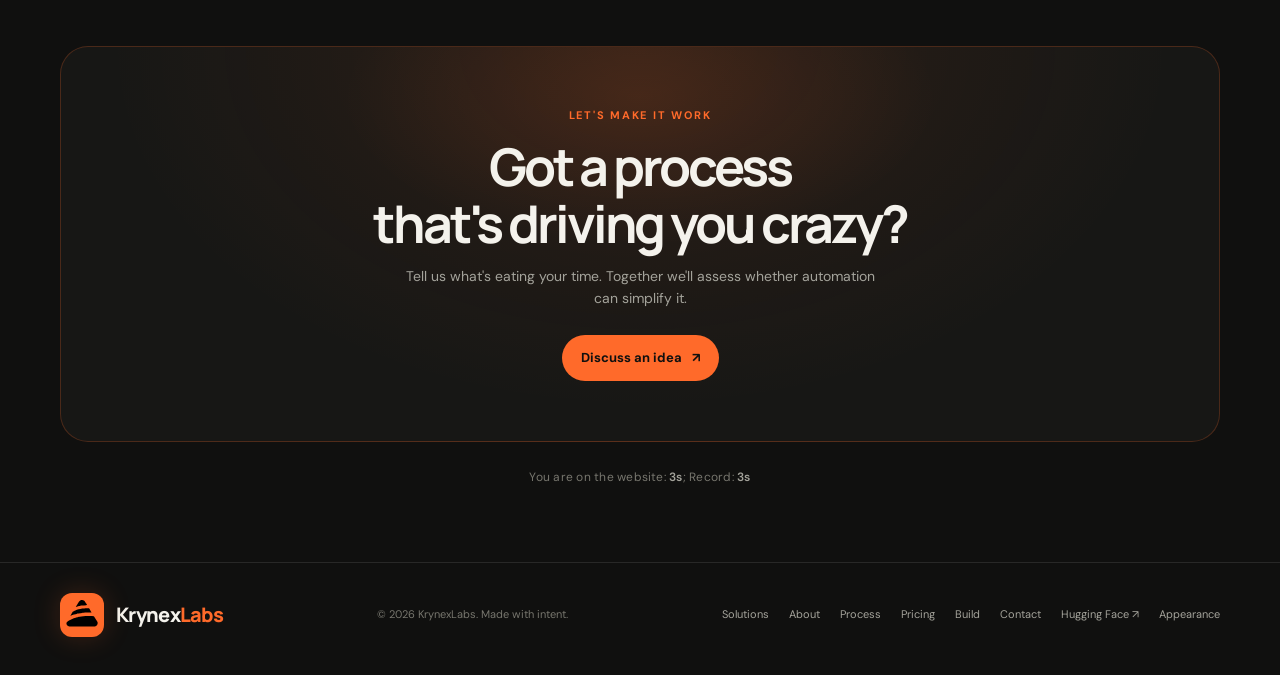
==== commit 6ca462f7: "Add files via upload" ====
--- a/index.html
+++ b/index.html
@@ -1,133 +1,172 @@
 <!doctype html>
-<html lang="en">
+<html lang="en" data-theme="dark" data-accent="orange">
 <head>
 <meta charset="utf-8">
 <meta name="viewport" content="width=device-width, initial-scale=1">
 <meta name="theme-color" content="#10100f">
+<script>
+/* KrynexLabs appearance engine: themes, custom accent + background colors. */
+(function(){
+  var root=document.documentElement;
+  var mq=window.matchMedia?window.matchMedia('(prefers-color-scheme: light)'):{matches:false};
+  var ACCENTS={orange:'#ff6a2a',blue:'#3b82f6',violet:'#8b5cf6',emerald:'#10b981',cyan:'#06b6d4',amber:'#f59e0b',rose:'#f43f5e',slate:'#64748b'};
+  var BGS={default:null,midnight:'#0b1020',graphite:'#191a1d',forest:'#0d1a14',plum:'#180f20',ocean:'#081a22',sand:'#f3ead9',paper:'#f8f6f0',mist:'#e9eef3'};
+  var WHITE={r:255,g:255,b:255},BLACK={r:0,g:0,b:0},applied=[];
+
+  function parse(hex){
+    if(!hex)return null;
+    hex=String(hex).trim().replace(/^#/,'');
+    if(/^[0-9a-f]{3}$/i.test(hex))hex=hex.split('').map(function(c){return c+c}).join('');
+    if(!/^[0-9a-f]{6}$/i.test(hex))return null;
+    return {r:parseInt(hex.slice(0,2),16),g:parseInt(hex.slice(2,4),16),b:parseInt(hex.slice(4,6),16)};
+  }
+  function hx(c){
+    return '#'+[c.r,c.g,c.b].map(function(v){
+      v=Math.max(0,Math.min(255,Math.round(v)));
+      return (v<16?'0':'')+v.toString(16);
+    }).join('');
+  }
+  function mix(a,b,t){return {r:a.r+(b.r-a.r)*t,g:a.g+(b.g-a.g)*t,b:a.b+(b.b-a.b)*t}}
+  function rgba(c,a){return 'rgba('+Math.round(c.r)+','+Math.round(c.g)+','+Math.round(c.b)+','+a+')'}
+  function lum(c){
+    var s=[c.r,c.g,c.b].map(function(v){v/=255;return v<=.03928?v/12.92:Math.pow((v+.055)/1.055,2.4)});
+    return .2126*s[0]+.7152*s[1]+.0722*s[2];
+  }
+
+  function accentVars(hex){
+    var c=parse(hex)||parse('#ff6a2a');
+    return {
+      '--accent':hx(c),
+      '--accent-2':hx(mix(c,WHITE,.18)),
+      '--accent-3':hx(mix(c,WHITE,.36)),
+      '--accent-rgb':Math.round(c.r)+','+Math.round(c.g)+','+Math.round(c.b),
+      '--accent-ink':lum(c)>.26?'#10100f':'#ffffff'
+    };
+  }
+
+  function bgVars(hex){
+    var c=parse(hex)||parse('#10100f'),dark=lum(c)<.45,v={};
+    if(dark){
+      v['--bg']=hx(c);
+      v['--panel']=hx(mix(c,WHITE,.045));
+      v['--panel2']=hx(mix(c,WHITE,.09));
+      v['--surface']=hx(mix(c,WHITE,.06));
+      v['--surface-2']=hx(mix(c,WHITE,.025));
+      v['--surface-3']=hx(mix(c,WHITE,.05));
+      v['--surface-4']=hx(mix(c,WHITE,.012));
+      v['--surface-5']=hx(mix(c,WHITE,.11));
+      v['--glass']=rgba(mix(c,WHITE,.05),.84);
+      v['--text']=hx(mix(c,WHITE,.93));
+      v['--muted']=hx(mix(c,WHITE,.62));
+      v['--soft']=hx(mix(c,WHITE,.78));
+      v['--faint']=hx(mix(c,WHITE,.46));
+      v['--line']='rgba(255,255,255,.1)';
+      v['--line-2']='rgba(255,255,255,.06)';
+      v['--line-3']='rgba(255,255,255,.14)';
+      v['--fill']='rgba(255,255,255,.035)';
+      v['--fill-2']='rgba(255,255,255,.05)';
+      v['--nav-bg']=rgba(c,.8);
+      v['--nav-bg-solid']=rgba(c,.94);
+      v['--mobile-nav-bg']=rgba(mix(c,WHITE,.05),.98);
+      v['--ok']='#91d9a3';
+      v['--ok-rgb']='145,217,163';
+      v['--shadow']='rgba(0,0,0,.35)';
+      v['--shadow-soft']='rgba(0,0,0,.2)';
+      v['--overlay']='rgba(0,0,0,.67)';
+    }else{
+      v['--bg']=hx(c);
+      v['--panel']=hx(mix(c,WHITE,.8));
+      v['--panel2']=hx(mix(c,BLACK,.03));
+      v['--surface']=hx(mix(c,WHITE,.88));
+      v['--surface-2']=hx(mix(c,BLACK,.02));
+      v['--surface-3']=hx(mix(c,WHITE,.92));
+      v['--surface-4']=hx(mix(c,WHITE,.5));
+      v['--surface-5']=hx(mix(c,BLACK,.06));
+      v['--glass']=rgba(mix(c,WHITE,.9),.88);
+      v['--text']=hx(mix(c,BLACK,.9));
+      v['--muted']=hx(mix(c,BLACK,.62));
+      v['--soft']=hx(mix(c,BLACK,.78));
+      v['--faint']=hx(mix(c,BLACK,.48));
+      v['--line']='rgba(20,20,12,.12)';
+      v['--line-2']='rgba(20,20,12,.07)';
+      v['--line-3']='rgba(20,20,12,.16)';
+      v['--fill']='rgba(20,20,12,.035)';
+      v['--fill-2']='rgba(20,20,12,.05)';
+      v['--nav-bg']=rgba(c,.82);
+      v['--nav-bg-solid']=rgba(c,.95);
+      v['--mobile-nav-bg']=rgba(mix(c,WHITE,.95),.98);
+      v['--ok']='#2f8f4e';
+      v['--ok-rgb']='47,143,78';
+      v['--shadow']='rgba(20,20,12,.18)';
+      v['--shadow-soft']='rgba(20,20,12,.1)';
+      v['--overlay']='rgba(20,20,12,.45)';
+    }
+    return {vars:v,mode:dark?'dark':'light'};
+  }
+
+  function setVars(vars){
+    applied.forEach(function(k){if(!(k in vars))root.style.removeProperty(k)});
+    Object.keys(vars).forEach(function(k){root.style.setProperty(k,vars[k])});
+    applied=Object.keys(vars);
+  }
+
+  function apply(state){
+    var meta=document.querySelector('meta[name="theme-color"]');
+    var mode=state.theme==='system'?(mq.matches?'light':'dark'):state.theme;
+    var accentHex=state.accent==='custom'?(parse(state.accentHex)?hx(parse(state.accentHex)):ACCENTS.orange):(ACCENTS[state.accent]||ACCENTS.orange);
+    var bgHex=state.bg==='custom'?(parse(state.bgHex)?hx(parse(state.bgHex)):null):(BGS[state.bg]||null);
+    var vars=accentVars(accentHex);
+    if(bgHex){
+      var bg=bgVars(bgHex);
+      mode=bg.mode;
+      Object.keys(bg.vars).forEach(function(k){vars[k]=bg.vars[k]});
+    }
+    setVars(vars);
+    root.setAttribute('data-theme',mode);
+    root.setAttribute('data-accent',state.accent==='custom'?'custom':state.accent);
+    root.style.colorScheme=mode;
+    if(meta)meta.setAttribute('content',bgHex||(mode==='light'?'#f6f5f0':'#10100f'));
+    return {mode:mode,accentHex:accentHex,bgHex:bgHex};
+  }
+
+  function read(){
+    var s={theme:'dark',accent:'orange',accentHex:'#ff6a2a',bg:'default',bgHex:'#10100f'};
+    try{
+      s.theme=localStorage.getItem('krynexlabs_theme')||s.theme;
+      s.accent=localStorage.getItem('krynexlabs_accent')||s.accent;
+      s.accentHex=localStorage.getItem('krynexlabs_accent_hex')||s.accentHex;
+      s.bg=localStorage.getItem('krynexlabs_bg')||s.bg;
+      s.bgHex=localStorage.getItem('krynexlabs_bg_hex')||s.bgHex;
+    }catch(e){}
+    return s;
+  }
+
+  function save(s){
+    try{
+      localStorage.setItem('krynexlabs_theme',s.theme);
+      localStorage.setItem('krynexlabs_accent',s.accent);
+      localStorage.setItem('krynexlabs_accent_hex',s.accentHex);
+      localStorage.setItem('krynexlabs_bg',s.bg);
+      localStorage.setItem('krynexlabs_bg_hex',s.bgHex);
+    }catch(e){}
+  }
+
+  window.KrynexTheme={
+    apply:apply,read:read,save:save,parse:parse,hx:hx,lum:lum,ACCENTS:ACCENTS,BGS:BGS,
+    normalizeHex:function(v){var c=parse(v);return c?hx(c):null}
+  };
+  try{apply(read())}catch(e){}
+})();
+</script>
 <meta name="description" content="KrynexLabs — AI automation for business. Less routine, more results.">
 <title>KrynexLabs — Make work flow.</title>
 <link rel="icon" type="image/svg+xml" href="logo.svg">
+<link rel="manifest" href="manifest.webmanifest">
+<meta name="theme-color" content="#10100f">
 <link rel="preconnect" href="https://fonts.googleapis.com">
 <link rel="preconnect" href="https://fonts.gstatic.com" crossorigin>
 <link href="https://fonts.googleapis.com/css2?family=DM+Sans:wght@400;500;600;700&family=Manrope:wght@400;500;600;700;800&display=swap" rel="stylesheet">
-<style>
-:root{--bg:#10100f;--panel:#171715;--panel2:#1d1d1a;--text:#f4f2ec;--muted:#a4a39b;--line:rgba(255,255,255,.1);--orange:#ff6a2a;--orange2:#ff8b52;--radius:24px;--max:1160px}
-*{box-sizing:border-box}html{scroll-behavior:smooth;scroll-padding-top:90px}body{margin:0;background:var(--bg);color:var(--text);font-family:"DM Sans",sans-serif;line-height:1.55;overflow-x:hidden}body:before{content:"";position:fixed;inset:0;pointer-events:none;z-index:-1;background:radial-gradient(ellipse at 80% 0%,rgba(255,106,42,.09),transparent 36%),radial-gradient(ellipse at 0% 42%,rgba(255,106,42,.035),transparent 30%)}a{color:inherit;text-decoration:none}button,input,textarea{font:inherit}.wrap{width:min(var(--max),calc(100% - 48px));margin:auto}
-#scrollProgress{position:fixed;top:0;left:0;height:2px;width:0;background:linear-gradient(90deg,var(--orange),var(--orange2));z-index:100;transition:width .1s linear;box-shadow:0 0 12px #ff6a2a99;pointer-events:none}
-.nav{height:82px;display:flex;align-items:center;justify-content:space-between;border-bottom:1px solid var(--line);position:sticky;top:0;z-index:20;background:rgba(16,16,15,.8);backdrop-filter:blur(18px)}.nav-inner{display:flex;align-items:center;justify-content:space-between;width:min(var(--max),calc(100% - 48px));margin:auto}.brand{display:flex;align-items:center;gap:12px;font-family:Manrope,sans-serif;font-weight:800;letter-spacing:-.7px;font-size:20px}.brand-mark{height:44px;width:44px;display:block;background:var(--orange);border-radius:12px;box-shadow:0 0 28px #ff6a2a30;overflow:hidden;flex-shrink:0;position:relative}.brand-mark img{width:100%;height:100%;object-fit:cover;display:block}.brand-mark::after{content:"";position:absolute;inset:-4px;border-radius:16px;background:radial-gradient(circle,#ff6a2a55,transparent 70%);z-index:-1;opacity:0;animation:logoPulse 3s ease-in-out infinite}.brand span span{color:var(--orange)}.nav-links{display:flex;gap:32px;color:#c0bfb8;font-size:13px}.nav-links a{transition:color .2s;position:relative}.nav-links a::after{content:"";position:absolute;left:0;bottom:-4px;width:0;height:1px;background:var(--orange);transition:width .25s ease}.nav-links a:hover{color:#fff}.nav-links a:hover::after{width:100%}.nav-links-hf{display:none}.nav-right{display:flex;align-items:center;gap:10px}.nav-cta,.btn{display:inline-flex;align-items:center;justify-content:center;gap:10px;border:1px solid transparent;border-radius:999px;padding:12px 18px;font-size:13px;font-weight:700;transition:transform .22s,background .22s,border-color .22s,box-shadow .22s;cursor:pointer;position:relative;overflow:hidden}.nav-cta,.btn-primary{background:var(--orange);color:#1a100b}.nav-cta::before,.btn-primary::before{content:"";position:absolute;top:0;left:-100%;width:100%;height:100%;background:linear-gradient(90deg,transparent,rgba(255,255,255,.25),transparent);transition:left .5s ease;pointer-events:none}.nav-cta:hover::before,.btn-primary:hover::before{left:100%}.nav-cta:hover,.btn-primary:hover{background:var(--orange2);transform:translateY(-2px);box-shadow:0 8px 30px #ff6a2a45}.nav-hf{display:inline-flex;align-items:center;justify-content:center;gap:8px;border:1px solid var(--line);background:rgba(255,255,255,.035);color:var(--text);border-radius:999px;padding:12px 18px;font-size:13px;font-weight:700;transition:transform .22s,border-color .22s,background .22s,box-shadow .22s;cursor:pointer}.nav-hf:hover{border-color:#ff6a2a88;transform:translateY(-2px);background:rgba(255,106,42,.08);box-shadow:0 6px 20px #ff6a2a15}.btn-secondary{border-color:var(--line);background:rgba(255,255,255,.035);color:var(--text)}.btn-secondary:hover{border-color:#ff6a2a88;transform:translateY(-2px)}.menu-btn{display:none;border:1px solid var(--line);background:#191917;color:white;border-radius:12px;width:43px;height:43px;font-size:21px;cursor:pointer;transition:transform .2s,background .2s;z-index:60;position:relative}.menu-btn:active{transform:scale(.94)}.menu-btn.active{background:var(--orange);color:#17110d;border-color:var(--orange)}
-.hero{padding:100px 0 82px;min-height:650px;display:grid;grid-template-columns:1.05fr .95fr;align-items:center;gap:50px}.eyebrow{display:inline-flex;align-items:center;gap:9px;border:1px solid var(--line);background:#ffffff05;border-radius:999px;padding:7px 12px;color:#d5d3cc;font-size:11px;letter-spacing:.08em;text-transform:uppercase}.live-dot{width:7px;height:7px;border-radius:50%;background:#91d9a3;box-shadow:0 0 0 4px #91d9a31a;position:relative}.live-dot::after{content:"";position:absolute;inset:-3px;border-radius:50%;background:#91d9a3;opacity:.6;animation:dotPulse 2s ease-out infinite}.hero h1{font-family:Manrope,sans-serif;font-size:clamp(46px,6.2vw,78px);line-height:1.04;letter-spacing:-.065em;margin:26px 0 22px;font-weight:700}.hero h1 em{font-style:normal;color:var(--orange);background:linear-gradient(90deg,var(--orange),#ff9d68,var(--orange2),var(--orange));background-size:300% 100%;-webkit-background-clip:text;background-clip:text;-webkit-text-fill-color:transparent;animation:gradientShift 5s ease infinite}.hero-copy{max-width:500px;color:var(--muted);font-size:16px;line-height:1.8}.hero-actions{display:flex;flex-wrap:wrap;gap:12px;margin-top:30px}.micro-proof{display:flex;align-items:center;gap:12px;margin-top:32px;color:#929189;font-size:12px}.avatars{display:flex;padding-left:5px}.avatar{width:26px;height:26px;border:2px solid var(--bg);border-radius:50%;margin-left:-6px;background:linear-gradient(135deg,#f8a36d,#7a4530);display:grid;place-items:center;color:#24140c;font-size:9px;font-weight:800;transition:transform .25s}.avatar:hover{transform:translateY(-3px) scale(1.1);z-index:2}.avatar:nth-child(2){background:linear-gradient(135deg,#e4c6a0,#76604d)}.avatar:nth-child(3){background:linear-gradient(135deg,#a7c2a1,#4e6856)}.hero-visual{position:relative;min-height:420px;display:grid;place-items:center}.orb{position:absolute;width:360px;height:360px;border-radius:50%;background:radial-gradient(circle at 40% 35%,#ff9b67 0,#ff6a2a 19%,#8d3418 44%,#201511 68%,transparent 72%);filter:blur(.3px);opacity:.8;animation:float 7s ease-in-out infinite}.orb:after{content:"";position:absolute;inset:20px;border-radius:50%;border:1px solid #ffb28a50;box-shadow:inset 0 0 50px #ff6a2a25,0 0 70px #ff6a2a1c}.orbit{position:absolute;width:420px;height:220px;border:1px solid #ff98634a;border-radius:50%;transform:rotate(-32deg);animation:orbit 16s linear infinite}.orbit.two{width:400px;height:170px;transform:rotate(48deg);animation-duration:22s;animation-direction:reverse}.orbit-dot{position:absolute;top:23px;left:60px;width:9px;height:9px;background:#ffd0b2;border-radius:50%;box-shadow:0 0 20px var(--orange)}.glass-card{position:absolute;background:rgba(25,25,22,.84);border:1px solid #ffffff19;backdrop-filter:blur(18px);border-radius:17px;padding:15px 17px;box-shadow:0 20px 60px #0005;animation:float 6s ease-in-out infinite;transition:transform .3s ease,box-shadow .3s ease}.glass-card:hover{box-shadow:0 24px 70px #0008,0 0 30px #ff6a2a20}.glass-card small{color:#9d9b92;font-size:10px;display:block}.glass-card strong{display:block;font-size:15px;margin-top:4px}.card-top{top:45px;right:0}.card-bottom{bottom:42px;left:0;animation-delay:-2s}.mini-chart{display:flex;gap:4px;align-items:end;height:30px;margin-top:9px}.mini-chart i{width:8px;border-radius:4px 4px 2px 2px;background:linear-gradient(var(--orange2),#c64c20);transition:height .4s ease}.mini-chart i:nth-child(1){height:35%}.mini-chart i:nth-child(2){height:58%}.mini-chart i:nth-child(3){height:44%}.mini-chart i:nth-child(4){height:78%}.mini-chart i:nth-child(5){height:64%}.mini-chart i:nth-child(6){height:100%}.mini-check{display:flex;gap:8px;align-items:center;margin-top:9px;font-size:11px;color:#ddd}.check{height:17px;width:17px;border-radius:6px;background:#9ad6a42a;color:#9ad6a4;display:grid;place-items:center;font-size:10px}
-.strip{border-block:1px solid var(--line);padding:22px 0}.strip-inner{display:flex;align-items:center;justify-content:space-between;gap:18px;flex-wrap:wrap}.strip-label{font-size:10px;text-transform:uppercase;letter-spacing:.14em;color:#77766e}.capability{font-size:12px;color:#b0afa7;display:flex;align-items:center;gap:9px;transition:color .25s,transform .25s}.capability:hover{color:#fff;transform:translateY(-2px)}.capability b{color:var(--orange);font-size:17px}
-section.content{padding:105px 0}.section-head{display:flex;justify-content:space-between;align-items:end;gap:30px;margin-bottom:42px}.kicker{font-size:11px;text-transform:uppercase;letter-spacing:.16em;color:var(--orange);font-weight:700}.section-head h2{font-family:Manrope,sans-serif;font-size:clamp(32px,4.5vw,52px);letter-spacing:-.055em;line-height:1.12;margin:12px 0 0;max-width:640px}.section-head p{max-width:340px;color:var(--muted);font-size:14px;margin:0}.services{display:grid;grid-template-columns:repeat(3,1fr);gap:14px}.service{padding:27px;border:1px solid var(--line);border-radius:var(--radius);background:linear-gradient(145deg,#1b1b18,#141412);min-height:250px;transition:transform .3s cubic-bezier(.2,.7,.2,1),border-color .3s,box-shadow .3s;position:relative;overflow:hidden}.service::before{content:"";position:absolute;top:0;left:0;right:0;height:1px;background:linear-gradient(90deg,transparent,var(--orange),transparent);opacity:0;transition:opacity .3s}.service:hover{transform:translateY(-6px);border-color:#ff6a2a70;box-shadow:0 20px 40px -20px #ff6a2a40}.service:hover::before{opacity:1}.service:hover .service-icon{transform:rotate(-6deg) scale(1.08);background:#ff6a2a25}.service:hover .arrow{color:var(--orange);transform:translate(3px,-3px)}.service-icon{height:44px;width:44px;border-radius:14px;background:#ff6a2a15;border:1px solid #ff6a2a30;display:grid;place-items:center;color:var(--orange);font-size:20px;transition:transform .3s ease,background .3s ease}
-.service-icon svg{width:20px;height:20px;display:block}
-.service h3{font-family:Manrope,sans-serif;font-size:20px;letter-spacing:-.03em;margin:28px 0 9px}.service p{font-size:13px;color:var(--muted);line-height:1.8;margin:0}.service .arrow{float:right;color:#77766e;font-size:20px;transition:color .25s,transform .25s}
-/* ===== Build section (Hire / SLM / Courses) ===== */
-.build-grid{display:grid;grid-template-columns:repeat(3,1fr);gap:14px;align-items:start}
-.build-card{padding:27px;border:1px solid var(--line);border-radius:var(--radius);background:linear-gradient(145deg,#1b1b18,#141412);position:relative;display:flex;flex-direction:column;transition:transform .3s cubic-bezier(.2,.7,.2,1),border-color .3s,box-shadow .3s}
-.build-card:hover{transform:translateY(-6px);border-color:#ff6a2a70;box-shadow:0 20px 40px -20px #ff6a2a40}
-.build-card.featured-build{border-color:#ff6a2a99;background:linear-gradient(155deg,#292019,#181714 65%);box-shadow:0 0 45px #ff6a2a0a}
-.build-card.featured-build:hover{box-shadow:0 25px 50px -20px #ff6a2a55}
-.build-top{display:flex;justify-content:space-between;align-items:flex-start;margin-bottom:22px}
-.build-tag{font-size:9px;letter-spacing:.12em;text-transform:uppercase;color:#9d9b92;border:1px solid var(--line);border-radius:99px;padding:5px 10px}
-.build-tag.hot{color:var(--orange);border-color:#ff6a2a55;background:#ff6a2a10}
-.build-card .service-icon{height:44px;width:44px;border-radius:14px;background:#ff6a2a15;border:1px solid #ff6a2a30;display:grid;place-items:center;color:var(--orange);font-size:20px;transition:transform .3s ease,background .3s ease}
-.build-card:hover .service-icon{transform:rotate(-6deg) scale(1.08);background:#ff6a2a25}
-.build-card .service-icon svg{width:20px;height:20px;display:block}
-.build-card h3{font-family:Manrope,sans-serif;font-size:20px;letter-spacing:-.03em;margin:0 0 10px}
-.build-card p{font-size:13px;color:var(--muted);line-height:1.8;margin:0 0 16px}
-.build-card em{color:var(--orange);font-style:normal}
-.build-list{list-style:none;padding:0;margin:0 0 22px;display:grid;gap:9px}
-.build-list li{font-size:12.5px;color:#d1d0c9;padding-left:20px;position:relative}
-.build-list li::before{content:"✓";position:absolute;left:0;top:0;color:var(--orange)}
-.build-card .btn{margin-top:0;width:100%}
-/* ===== END Build ===== */
-.feature-band{display:grid;grid-template-columns:1fr 1fr;gap:45px;align-items:center;padding:34px;border:1px solid var(--line);border-radius:28px;background:linear-gradient(120deg,#1b1b18,#141412);overflow:hidden;position:relative}.feature-band::before{content:"";position:absolute;top:-50%;right:-20%;width:400px;height:400px;background:radial-gradient(circle,#ff6a2a15,transparent 65%);pointer-events:none}.feature-copy h2{font:700 clamp(30px,4vw,45px)/1.12 Manrope,sans-serif;letter-spacing:-.055em;margin:14px 0}.feature-copy p{color:var(--muted);font-size:14px;line-height:1.8}.feature-list{display:grid;gap:13px;margin:24px 0}.feature-list div{display:flex;gap:11px;align-items:center;font-size:13px;color:#deddd6;transition:transform .25s}.feature-list div:hover{transform:translateX(4px)}.feature-list span{color:var(--orange)}.flow-ui{background:#111110;border:1px solid var(--line);border-radius:19px;padding:20px;position:relative}.flow-top{display:flex;justify-content:space-between;color:#8f8d84;font-size:11px;padding-bottom:17px;border-bottom:1px solid var(--line)}.flow-node{width:80%;margin:17px auto;padding:14px;border:1px solid #ffffff14;background:#1b1b18;border-radius:12px;display:flex;align-items:center;gap:11px;font-size:12px;transition:transform .3s,border-color .3s}.flow-node:hover{transform:translateX(4px);border-color:#ff6a2a40}.flow-node .node-icon{height:29px;width:29px;border-radius:9px;display:grid;place-items:center;background:#ff6a2a1c;color:var(--orange)}.flow-line{height:20px;width:1px;background:linear-gradient(#ff6a2a,#ff6a2a22);margin:auto}.flow-status{color:#9ad6a4;font-size:10px;text-align:center;margin-top:15px}
-.steps{display:grid;grid-template-columns:repeat(3,1fr);gap:24px}.step{border-top:1px solid var(--line);padding-top:22px;transition:border-color .3s}.step:hover{border-color:#ff6a2a70}.step-no{font:700 12px Manrope,sans-serif;color:var(--orange)}.step h3{font:700 20px Manrope,sans-serif;margin:16px 0 8px;letter-spacing:-.03em}.step p{font-size:13px;color:var(--muted);max-width:300px;line-height:1.8}
-.pricing{display:grid;grid-template-columns:repeat(3,1fr);gap:14px;align-items:stretch}.price-card{border:1px solid var(--line);border-radius:22px;padding:27px;background:#171715;position:relative;display:flex;flex-direction:column;transition:transform .3s cubic-bezier(.2,.7,.2,1),border-color .3s,box-shadow .3s}.price-card:hover{transform:translateY(-5px);border-color:#ff6a2a55;box-shadow:0 20px 40px -25px #ff6a2a50}.price-card.featured{border-color:#ff6a2a99;background:linear-gradient(155deg,#292019,#181714 65%);box-shadow:0 0 45px #ff6a2a0a}.price-card.featured:hover{box-shadow:0 25px 50px -20px #ff6a2a55}.popular{position:absolute;top:18px;right:18px;font-size:9px;text-transform:uppercase;letter-spacing:.08em;background:#ff6a2a1b;color:var(--orange2);padding:6px 9px;border-radius:99px}.plan{font-size:13px;color:#c2c0b7}.price{font:700 38px Manrope,sans-serif;letter-spacing:-.06em;margin:16px 0 4px;min-height:48px;display:flex;align-items:baseline;gap:6px;flex-wrap:wrap}.price span{font:400 12px "DM Sans",sans-serif;color:#88877f;letter-spacing:0}.price-desc{font-size:12px;color:var(--muted);min-height:54px}.price-card hr{border:0;border-top:1px solid var(--line);margin:22px 0}.includes{display:grid;gap:12px;margin-bottom:24px;font-size:12px;color:#d1d0c9}.includes div:before{content:"✓";color:var(--orange);margin-right:9px}.price-card .btn{width:100%;margin-top:auto}.note{font-size:11px;color:#79786f;margin-top:16px}
-/* ===== FAQ smooth reveal (JS max-height) ===== */
-.faq{display:grid;grid-template-columns:.8fr 1.2fr;gap:70px}
-.faq-intro h2{font:700 42px/1.12 Manrope,sans-serif;letter-spacing:-.055em;margin:12px 0}
-.faq-intro p{color:var(--muted);font-size:14px}
-.faq-item{border-bottom:1px solid var(--line);transition:border-color .3s}
-.faq-item.open{border-color:#ff6a2a70}
-.faq-q{width:100%;background:none;border:0;color:inherit;text-align:left;cursor:pointer;display:flex;justify-content:space-between;align-items:center;gap:15px;font-size:14px;font-weight:600;padding:20px 0;transition:color .25s;font-family:inherit}
-.faq-q:hover{color:var(--orange)}
-.faq-icon{font-style:normal;font-size:22px;color:var(--orange);font-weight:400;transition:transform .35s cubic-bezier(.22,1,.36,1);display:inline-block;line-height:1;flex-shrink:0}
-.faq-item.open .faq-icon{transform:rotate(45deg)}
-.faq-a{max-height:0;overflow:hidden;transition:max-height .5s cubic-bezier(.22,1,.36,1),opacity .35s ease;opacity:0}
-.faq-item.open .faq-a{opacity:1}
-.faq-a-inner{color:var(--muted);font-size:13px;line-height:1.8;max-width:580px;padding:0 0 20px}
-/* ===== END FAQ ===== */
-.cta{padding:60px 25px;text-align:center;border:1px solid #ff6a2a38;border-radius:28px;background:radial-gradient(ellipse at 50% 0%,#ff6a2a19,transparent 65%),#171715;position:relative;overflow:hidden}.cta::before{content:"";position:absolute;top:-100px;left:50%;transform:translateX(-50%);width:600px;height:300px;background:radial-gradient(ellipse,#ff6a2a20,transparent 70%);pointer-events:none;animation:ctaGlow 6s ease-in-out infinite}.cta h2{font:700 clamp(32px,5vw,52px)/1.1 Manrope,sans-serif;letter-spacing:-.06em;margin:14px 0;position:relative}.cta p{max-width:470px;margin:0 auto 25px;color:var(--muted);font-size:14px;position:relative}.cta .btn{position:relative}
-.stats-footer{padding:26px 0 0;text-align:center;color:#77766e;font-size:12px;letter-spacing:.02em}
-.stats-footer b{color:#a4a39b;font-weight:600}
-.footer{padding:30px 0 38px;margin-top:75px;border-top:1px solid var(--line)}.footer-inner{display:flex;align-items:center;justify-content:space-between;gap:20px;flex-wrap:wrap}.footer small{color:#77766e;font-size:11px}.footer-links{display:flex;gap:20px;color:#aaa99f;font-size:11px}.footer-links a{transition:color .2s}.footer-links a:hover{color:var(--orange)}
-.modal{position:fixed;inset:0;background:#000a;backdrop-filter:blur(8px);display:none;place-items:center;padding:20px;z-index:50}.modal.open{display:grid;animation:fadeIn .2s}.modal-box{width:min(100%,470px);background:#191917;border:1px solid var(--line);border-radius:23px;padding:28px;position:relative;animation:rise .25s}.modal-box h2{font:700 27px Manrope,sans-serif;letter-spacing:-.04em;margin:0 0 8px}.modal-box p{font-size:13px;color:var(--muted);margin:0 0 22px}.close{position:absolute;right:18px;top:18px;border:1px solid var(--line);background:#22221f;color:white;width:34px;height:34px;border-radius:10px;cursor:pointer;transition:background .2s,border-color .2s}.close:hover{background:#2a2a26;border-color:#ff6a2a66}.field{display:grid;gap:7px;margin:13px 0}.field label{font-size:11px;color:#c4c2b9}.field input,.field textarea,.field select{width:100%;background:#10100f;color:#fff;border:1px solid var(--line);border-radius:11px;padding:12px 13px;outline:none;font-size:13px;transition:border-color .2s,box-shadow .2s}.field input:focus,.field textarea:focus,.field select:focus{border-color:#ff6a2a99;box-shadow:0 0 0 3px #ff6a2a18}.field textarea{resize:vertical;min-height:85px}.modal-box .btn{width:100%;margin-top:9px}.form-note{font-size:10px!important;margin-top:12px!important;color:#88877f!important}
-.reveal{opacity:0;transform:translateY(22px);transition:opacity .7s ease,transform .7s cubic-bezier(.2,.7,.2,1)}.reveal.visible{opacity:1;transform:none}
-@keyframes float{0%,100%{transform:translateY(0)}50%{transform:translateY(-12px)}}@keyframes orbit{to{transform:rotate(328deg)}}@keyframes fadeIn{from{opacity:0}to{opacity:1}}@keyframes rise{from{opacity:0;transform:translateY(12px) scale(.98)}to{opacity:1;transform:none}}@keyframes dotPulse{0%{transform:scale(1);opacity:.6}100%{transform:scale(2.2);opacity:0}}@keyframes logoPulse{0%,100%{opacity:0}50%{opacity:.8}}@keyframes gradientShift{0%,100%{background-position:0% 50%}50%{background-position:100% 50%}}@keyframes ctaGlow{0%,100%{opacity:.7;transform:translateX(-50%) scale(1)}50%{opacity:1;transform:translateX(-50%) scale(1.1)}}
-@media(min-width:1400px){.hero{padding-top:120px;padding-bottom:100px}}
-@media(max-width:850px){.hero{grid-template-columns:1fr;gap:15px;padding:75px 0 60px}.hero-copy{max-width:580px}.hero-visual{min-height:350px}.orb{width:280px;height:280px}.orbit{width:340px;height:170px}.orbit.two{width:330px;height:145px}.card-top{right:6%}.card-bottom{left:5%}.section-head{display:block}.section-head p{margin-top:18px}.feature-band{grid-template-columns:1fr;gap:30px}.faq{grid-template-columns:1fr;gap:25px}.faq-intro h2{font-size:36px}.nav-links{gap:18px}}
-@media(max-width:620px){
-  .wrap,.nav-inner{width:calc(100% - 34px)}
-  .nav{height:70px}
-  .brand{font-size:18px}
-  .brand-mark{height:36px;width:36px;border-radius:10px}
-  .nav-cta{display:none}
-  .nav-hf{display:none}
-  .nav-right{gap:0}
-  .nav-links-hf{display:block;color:var(--orange)!important;font-weight:700}
-  .menu-btn{display:block}
-  .nav-links{display:flex;position:absolute;top:69px;left:0;right:0;padding:22px 24px 28px;background:rgba(21,21,19,.98);backdrop-filter:blur(20px);border-bottom:1px solid var(--line);flex-direction:column;gap:0;opacity:0;transform:translateY(-24px);pointer-events:none;visibility:hidden;transition:opacity .32s ease,transform .38s cubic-bezier(.22,1,.36,1),visibility .32s}
-  .nav-links.open{opacity:1;transform:translateY(0);pointer-events:auto;visibility:visible}
-  .nav-links a{font-size:15px;padding:14px 0;border-bottom:1px solid rgba(255,255,255,.06);opacity:0;transform:translateY(-8px);transition:opacity .3s ease,transform .3s ease,color .2s}
-  .nav-links a::after{display:none}
-  .nav-links a:last-child{border-bottom:none}
-  .nav-links.open a{opacity:1;transform:translateY(0)}
-  .nav-links.open a:nth-child(1){transition-delay:.10s}
-  .nav-links.open a:nth-child(2){transition-delay:.16s}
-  .nav-links.open a:nth-child(3){transition-delay:.22s}
-  .nav-links.open a:nth-child(4){transition-delay:.28s}
-  .nav-links.open a:nth-child(5){transition-delay:.34s}
-  .nav-links a:hover,.nav-links a:active{color:var(--orange)}
-  body.menu-open::after{content:"";position:fixed;inset:0;background:rgba(0,0,0,.45);backdrop-filter:blur(2px);z-index:15;animation:fadeIn .3s ease}
-  .hero{padding:57px 0 35px;min-height:auto}
-  .hero h1{font-size:clamp(43px,12vw,61px);margin-top:21px}
-  .hero-copy{font-size:14px}
-  .hero-actions{display:grid;grid-template-columns:1fr 1fr}
-  .hero-actions .btn{padding:13px 10px;font-size:12px}
-  .micro-proof{font-size:10px;flex-wrap:wrap}
-  .hero-visual{min-height:300px;transform:scale(.93);margin:0 -15px}
-  .orb{width:245px;height:245px}
-  .orbit{width:300px;height:145px}
-  .orbit.two{width:290px;height:125px}
-  .card-top{top:22px;right:1%}
-  .card-bottom{bottom:17px;left:0}
-  .glass-card{padding:12px 13px}
-  .strip-inner{justify-content:flex-start;gap:15px 22px}
-  .strip-label{width:100%}
-  .capability{font-size:11px}
-  .content{padding:75px 0!important}
-  .section-head{margin-bottom:28px}
-  .section-head h2{font-size:36px}
-  .services,.pricing,.steps{grid-template-columns:1fr}
-  .service{min-height:auto;padding:23px}
-  .service h3{margin-top:20px}
-  .build-grid{grid-template-columns:1fr}
-  .feature-band{padding:22px;border-radius:22px}
-  .flow-ui{padding:14px}
-  .flow-node{width:92%}
-  .price-card{padding:24px}
-  .price-desc{min-height:0}
-  .faq-intro h2{font-size:35px}
-  .cta{padding:43px 19px}
-  .stats-footer{padding:20px 0 0;font-size:11px}
-  .footer{margin-top:55px}
-  .footer-inner{align-items:flex-start;flex-direction:column}
-  .footer-links{gap:15px}
-  .modal-box{padding:24px 20px}
-  .modal-box h2{font-size:24px}
-}
-@media(prefers-reduced-motion:reduce){*,*:before,*:after{scroll-behavior:auto!important;animation-duration:.01ms!important;animation-iteration-count:1!important;transition-duration:.01ms!important}.reveal{opacity:1;transform:none}}
-</style>
+<link rel="stylesheet" href="style.css">
 </head>
 <body>
 <div id="scrollProgress"></div>
@@ -136,16 +175,48 @@
     <a class="brand" href="#top" aria-label="KrynexLabs — back to top"><span class="brand-mark"><img src="logo.svg" alt="KrynexLabs logo"></span><span>Krynex<span>Labs</span></span></a>
     <nav class="nav-links" id="navLinks" aria-label="Main navigation">
       <a href="#services">Solutions</a>
+      <a href="#about">About</a>
       <a href="#process">How we work</a>
       <a href="#pricing">Pricing</a>
       <a href="#build">Build</a>
       <a href="#faq">FAQ</a>
+      <a href="#contacts">Contacts</a>
+      <a href="#ai-feed">AI Feed</a>
+      <a href="#gamification">Gamification</a>
+      <a href="#appearance">Themes</a>
+      <a href="#reviews">Reviews</a>
       <a class="nav-links-hf" href="https://huggingface.co/KrynexLabs" target="_blank" rel="noopener">Hugging Face ↗</a>
+      <button class="nav-appearance" type="button" data-open-settings aria-haspopup="dialog" aria-expanded="false" aria-label="Appearance settings">
+        <span class="na-left">
+          <svg viewBox="0 0 24 24" fill="none" stroke="currentColor" stroke-width="1.8" stroke-linecap="round" stroke-linejoin="round" aria-hidden="true" focusable="false">
+            <circle cx="12" cy="12" r="4"/>
+            <path d="M12 2.6v2.2M12 19.2v2.2M2.6 12h2.2M19.2 12h2.2M5.4 5.4l1.6 1.6M17 17l1.6 1.6M18.6 5.4 17 7M7 17l-1.6 1.6"/>
+          </svg>
+          Appearance
+        </span>
+        <span class="na-value"><i class="na-dot" aria-hidden="true"></i><span id="appearanceValue">Dark</span><span class="na-chevron" aria-hidden="true">›</span></span>
+      </button>
     </nav>
     <div class="nav-right">
       <a class="nav-hf" href="https://huggingface.co/KrynexLabs" target="_blank" rel="noopener" aria-label="KrynexLabs on Hugging Face">Hugging Face <span>↗</span></a>
       <a class="nav-cta" href="#contact">Discuss a project <span>↗</span></a>
-      <button class="menu-btn" id="menuBtn" aria-label="Open menu" aria-expanded="false">☰</button>
+      <span class="nav-sep" aria-hidden="true"></span>
+      <button class="theme-toggle" id="themeBtn" type="button" aria-label="Switch to light theme" title="Switch to light theme">
+        <svg class="t-icon t-sun" viewBox="0 0 24 24" fill="none" stroke="currentColor" stroke-width="1.8" stroke-linecap="round" stroke-linejoin="round" aria-hidden="true" focusable="false">
+          <circle cx="12" cy="12" r="4"/>
+          <path d="M12 2.6v2.2M12 19.2v2.2M2.6 12h2.2M19.2 12h2.2M5.4 5.4l1.6 1.6M17 17l1.6 1.6M18.6 5.4 17 7M7 17l-1.6 1.6"/>
+        </svg>
+        <svg class="t-icon t-moon" viewBox="0 0 24 24" fill="none" stroke="currentColor" stroke-width="1.8" stroke-linecap="round" stroke-linejoin="round" aria-hidden="true" focusable="false">
+          <path d="M20.5 14.6A8.6 8.6 0 1 1 9.4 3.5a6.9 6.9 0 0 0 11.1 11.1Z"/>
+        </svg>
+      </button>
+      <button class="menu-btn" id="menuBtn" aria-label="Open menu" aria-expanded="false">
+        <svg viewBox="0 0 24 24" aria-hidden="true" focusable="false">
+          <path class="mb-line mb-top" d="M4 6h16"/>
+          <path class="mb-line mb-mid" d="M4 12h16"/>
+          <path class="mb-line mb-bot" d="M4 18h16"/>
+        </svg>
+      </button>
     </div>
   </div>
 </header>
@@ -164,9 +235,16 @@
     <div class="glass-card card-bottom"><small>TIME SAVED</small><strong>Less manual work <span style="color:var(--orange)">↗</span></strong><div class="mini-chart"><i></i><i></i><i></i><i></i><i></i><i></i></div></div>
   </div>
 </section>
-<div class="strip"><div class="wrap strip-inner"><span class="strip-label">What you can improve</span><span class="capability"><b>↗</b> Response speed</span><span class="capability"><b>⌘</b> Repetitive tasks</span><span class="capability"><b>◎</b> Request handling</span><span class="capability"><b>✳</b> Workflows</span></div></div>
+<div class="strip"><div class="wrap strip-inner"><span class="strip-label">What you can improve</span>
+  <div class="marquee">
+    <div class="marquee-row">
+      <span class="capability"><b>↗</b> Response speed</span><span class="capability"><b>⌘</b> Repetitive tasks</span><span class="capability"><b class="cap-icon"><svg viewBox="0 0 24 24" fill="none" stroke="currentColor" stroke-width="2" stroke-linecap="round" stroke-linejoin="round" aria-hidden="true" focusable="false"><circle cx="12" cy="12" r="9"/><path d="M7.5 12h8"/><path d="m12.5 8.5 3.5 3.5-3.5 3.5"/></svg></b> Request handling</span><span class="capability"><b>✳</b> Workflows</span>
+      <span class="capability" aria-hidden="true"><b>↗</b> Response speed</span><span class="capability" aria-hidden="true"><b>⌘</b> Repetitive tasks</span><span class="capability" aria-hidden="true"><b class="cap-icon"><svg viewBox="0 0 24 24" fill="none" stroke="currentColor" stroke-width="2" stroke-linecap="round" stroke-linejoin="round" aria-hidden="true" focusable="false"><circle cx="12" cy="12" r="9"/><path d="M7.5 12h8"/><path d="m12.5 8.5 3.5 3.5-3.5 3.5"/></svg></b> Request handling</span><span class="capability" aria-hidden="true"><b>✳</b> Workflows</span>
+    </div>
+  </div>
+</div></div>
 <section class="content wrap" id="services">
-  <div class="section-head reveal"><div><div class="kicker">01 / Solutions</div><h2>AI that solves<br>real problems.</h2></div><p>We don't implement technology for the sake of it. We find the bottlenecks and build clear tools around them.</p></div>
+  <div class="section-head reveal"><div><div class="kicker">01 / Solutions <button class="section-toggle" type="button" data-collapse="services" aria-expanded="false" aria-label="Collapse section"><svg viewBox="0 0 24 24" fill="none" stroke="currentColor" stroke-width="2" stroke-linecap="round" stroke-linejoin="round" aria-hidden="true"><path d="m6 9 6 6 6-6"/></svg></button></div><h2>AI that solves<br>real problems.</h2></div><p>We don't implement technology for the sake of it. We find the bottlenecks and build clear tools around them.</p></div>
   <div class="services">
     <article class="service reveal"><span class="arrow">↗</span><div class="service-icon"><svg viewBox="0 0 24 24" fill="none" stroke="currentColor" stroke-width="2" stroke-linecap="round" stroke-linejoin="round"><path d="M12 2v20M2 12h20M4.93 4.93l14.14 14.14M19.07 4.93L4.93 19.07"/></svg></div><h3>AI assistants</h3><p>Helpers for answering common questions, finding information, and supporting customers — with clearly defined scope.</p></article>
     <article class="service reveal"><span class="arrow">↗</span><div class="service-icon"><svg viewBox="0 0 24 24" fill="none" stroke="currentColor" stroke-width="2" stroke-linecap="round" stroke-linejoin="round"><path d="M18 3a3 3 0 0 0-3 3v12a3 3 0 0 0 3 3 3 3 0 0 0 3-3 3 3 0 0 0-3-3H6a3 3 0 0 0-3 3 3 3 0 0 0 3 3 3 3 0 0 0 3-3V6a3 3 0 0 0-3-3 3 3 0 0 0-3 3 3 3 0 0 0 3 3h12a3 3 0 0 0 3-3 3 3 0 0 0-3-3z"/></svg></div><h3>Smart automation</h3><p>We connect services and eliminate repetitive actions: from notifications to passing data between tools.</p></article>
@@ -184,13 +262,41 @@
   </div>
 </section>
 
+<section class="content wrap" id="about">
+  <div class="section-head reveal"><div><div class="kicker">02 / About <button class="section-toggle" type="button" data-collapse="about" aria-expanded="false" aria-label="Collapse section"><svg viewBox="0 0 24 24" fill="none" stroke="currentColor" stroke-width="2" stroke-linecap="round" stroke-linejoin="round" aria-hidden="true"><path d="m6 9 6 6 6-6"/></svg></button></div><h2>Small team.<br>Clear work.</h2></div><p>KrynexLabs is an independent AI studio. We build automation and small models for teams that would rather ship than theorize.</p></div>
+  <div class="about-intro reveal">
+    <p class="about-statement">Most AI projects stop at the demo. We build the part that <em>survives real customers.</em></p>
+    <div class="about-copy">
+      <p>We're a compact team of engineers and prompt designers. No account managers and no hand-offs: the people you talk to are the people doing the work.</p>
+      <p>Scope stays small on purpose — one process, a measured result, then the next step. That's how automation actually sticks.</p>
+    </div>
+  </div>
+  <div class="about-cards reveal">
+    <div class="about-card">
+      <span class="about-card-role"><svg viewBox="0 0 24 24" fill="none" stroke="currentColor" stroke-width="2" stroke-linecap="round" stroke-linejoin="round" aria-hidden="true"><circle cx="12" cy="8.5" r="4"/><path d="M12 12.5v7M8.5 17.5h7"/></svg>Founder / Creator</span>
+      <h3>Yakovlev Anton Andreevich</h3>
+      <p>Creates everything: AI products, automation, the company itself. St. Petersburg, Russia.</p>
+    </div>
+  </div>
+  <div class="about-principles reveal">
+    <div class="principle"><span>01</span><h3>Problem before tool</h3><p>We start from the bottleneck, not the model. If a simple rule works, we say so.</p></div>
+    <div class="principle"><span>02</span><h3>Plain language</h3><p>What it does, what it costs, where it can fail — in words your team can repeat.</p></div>
+    <div class="principle"><span>03</span><h3>No black boxes</h3><p>Every workflow is documented, with a human handover for the edge cases.</p></div>
+    <div class="principle"><span>04</span><h3>Handover included</h3><p>You keep the prompts, the integrations, and a short guide for your team.</p></div>
+  </div>
+  <div class="about-foot reveal">
+    <div class="about-id"><span class="about-mark"><img src="logo.svg" alt="KrynexLabs logo"></span><div><strong>KrynexLabs</strong><small>Independent AI studio · automation, small models, prompt engineering</small></div></div>
+    <a class="btn btn-secondary" href="#contact">Work with us <span>↗</span></a>
+  </div>
+</section>
+
 <section class="content wrap" id="process">
-  <div class="section-head reveal"><div><div class="kicker">02 / Process</div><h2>From idea to a working<br>tool.</h2></div><p>Short stages, transparent expectations, and a focus on the task that actually needs solving.</p></div>
+  <div class="section-head reveal"><div><div class="kicker">03 / Process <button class="section-toggle" type="button" data-collapse="process" aria-expanded="false" aria-label="Collapse section"><svg viewBox="0 0 24 24" fill="none" stroke="currentColor" stroke-width="2" stroke-linecap="round" stroke-linejoin="round" aria-hidden="true"><path d="m6 9 6 6 6-6"/></svg></button></div><h2>From idea to a working<br>tool.</h2></div><p>Short stages, transparent expectations, and a focus on the task that actually needs solving.</p></div>
   <div class="steps"><article class="step reveal"><span class="step-no">STEP 01 — DISCOVER</span><h3>We dig in</h3><p>We discuss the process, your current tools, and where time is being lost.</p></article><article class="step reveal"><span class="step-no">STEP 02 — BUILD</span><h3>We build the solution</h3><p>We create a small prototype and agree on how it should work.</p></article><article class="step reveal"><span class="step-no">STEP 03 — IMPROVE</span><h3>We test and improve</h3><p>We test on real scenarios, fix issues, and plan the next steps.</p></article></div>
 </section>
 
 <section class="content wrap" id="pricing">
-  <div class="section-head reveal"><div><div class="kicker">03 / Pricing</div><h2>A clear start.<br>No extra packages.</h2></div><p>Starting budgets for reference. Final cost depends on integrations and scope of work.</p></div>
+  <div class="section-head reveal"><div><div><div class="kicker">04 / Pricing <button class="section-toggle" type="button" data-collapse="pricing" aria-expanded="false" aria-label="Collapse section"><svg viewBox="0 0 24 24" fill="none" stroke="currentColor" stroke-width="2" stroke-linecap="round" stroke-linejoin="round" aria-hidden="true"><path d="m6 9 6 6 6-6"/></svg></button></div><h2>A clear start.<br>No extra packages.</h2></div></div><p>Starting budgets for reference. Final cost depends on integrations and scope of work.</p></div>
   <div class="pricing">
     <article class="price-card reveal"><div class="plan">Starter</div><div class="price">€99 <span>/ from, per project</span></div><p class="price-desc">For one small task or a simple workflow.</p><hr><div class="includes"><div>One automation task</div><div>Basic setup</div><div>Core scenario testing</div></div><button class="btn btn-secondary choose-plan" data-plan="Starter">Discuss Starter ↗</button></article>
     <article class="price-card featured reveal"><span class="popular">Most popular</span><div class="plan">Growth</div><div class="price">€249 <span>/ from, per project</span></div><p class="price-desc">For connecting multiple steps and services.</p><hr><div class="includes"><div>More complex workflow</div><div>Service integrations</div><div>Testing and documentation</div></div><button class="btn btn-primary choose-plan" data-plan="Growth">Discuss Growth ↗</button></article>
@@ -200,85 +306,54 @@
 
 <section class="content wrap" id="build">
   <div class="section-head reveal">
-    <div><div class="kicker">04 / Build with us</div><h2>Hire. Learn.<br>Ship your own model.</h2></div>
+    <div><div class="kicker">05 / Build with us <button class="section-toggle" type="button" data-collapse="build" aria-expanded="false" aria-label="Collapse section"><svg viewBox="0 0 24 24" fill="none" stroke="currentColor" stroke-width="2" stroke-linecap="round" stroke-linejoin="round" aria-hidden="true"><path d="m6 9 6 6 6-6"/></svg></button></div><h2>Hire. Learn.<br>Ship your own model.</h2></div>
     <p>Three ways to move faster with AI — pick what your team actually needs right now.</p>
   </div>
 
   <div class="build-grid">
-    <!-- HIRE -->
     <article class="build-card reveal">
       <div class="build-top">
         <span class="build-tag">HIRING</span>
         <div class="service-icon">
-          <!-- Hire: user profile + plus -->
-          <svg viewBox="0 0 24 24" fill="none" stroke="currentColor" stroke-width="2" stroke-linecap="round" stroke-linejoin="round">
-            <circle cx="9" cy="8" r="4"/>
-            <path d="M2 21v-2a5 5 0 0 1 5-5h4a5 5 0 0 1 5 5v2"/>
-            <path d="M19 8v6"/>
-            <path d="M22 11h-6"/>
-          </svg>
+          <svg viewBox="0 0 24 24" fill="none" stroke="currentColor" stroke-width="2" stroke-linecap="round" stroke-linejoin="round"><circle cx="9" cy="8" r="4"/><path d="M2 21v-2a5 5 0 0 1 5-5h4a5 5 0 0 1 5 5v2"/><path d="M19 8v6"/><path d="M22 11h-6"/></svg>
         </div>
       </div>
       <h3>Hire a Prompt Engineer</h3>
       <p>We find, vet, and match a prompt engineer to your stack and use-case — from evaluation to production-grade prompt pipelines.</p>
-      <ul class="build-list">
-        <li>Senior / mid / junior</li>
-        <li>Full-time, part-time, or project-based</li>
-        <li>First candidates within 5–7 days</li>
-      </ul>
+      <ul class="build-list"><li>Senior / mid / junior</li><li>Full-time, part-time, or project-based</li><li>First candidates within 5–7 days</li></ul>
       <button class="btn btn-secondary choose-build" data-build="Hire a Prompt Engineer">Start hiring ↗</button>
     </article>
 
-    <!-- CUSTOM SLM (center) -->
     <article class="build-card featured-build reveal">
       <div class="build-top">
         <span class="build-tag hot">CUSTOM</span>
         <div class="service-icon">
-          <!-- SLM: chip / processor -->
-          <svg viewBox="0 0 24 24" fill="none" stroke="currentColor" stroke-width="2" stroke-linecap="round" stroke-linejoin="round">
-            <rect x="4" y="4" width="16" height="16" rx="2"/>
-            <rect x="9" y="9" width="6" height="6" rx="1"/>
-            <path d="M9 2v2M15 2v2M9 20v2M15 20v2M2 9h2M2 15h2M20 9h2M20 15h2"/>
-          </svg>
+          <svg viewBox="0 0 24 24" fill="none" stroke="currentColor" stroke-width="2" stroke-linecap="round" stroke-linejoin="round"><rect x="4" y="4" width="16" height="16" rx="2"/><rect x="9" y="9" width="6" height="6" rx="1"/><path d="M9 2v2M15 2v2M9 20v2M15 20v2M2 9h2M2 15h2M20 9h2M20 15h2"/></svg>
         </div>
       </div>
       <h3>Custom SLM ≤ 0.5B</h3>
       <p>We train a small language model on <em>your</em> data — the size, dataset and target you choose. Fast, cheap, runs on edge.</p>
-      <ul class="build-list">
-        <li>100M / 250M / 500M params</li>
-        <li>Your dataset — text, chat, code, or domain</li>
-        <li>Deploy to edge, server, or embedded</li>
-      </ul>
+      <ul class="build-list"><li>100M / 250M / 500M params</li><li>Your dataset — text, chat, code, or domain</li><li>Deploy to edge, server, or embedded</li></ul>
       <button class="btn btn-primary choose-build" data-build="Custom SLM">Order your model ↗</button>
     </article>
 
-    <!-- COURSES -->
     <article class="build-card reveal">
       <div class="build-top">
         <span class="build-tag">EDUCATION</span>
         <div class="service-icon">
-          <!-- Courses: book -->
-          <svg viewBox="0 0 24 24" fill="none" stroke="currentColor" stroke-width="2" stroke-linecap="round" stroke-linejoin="round">
-            <path d="M4 19.5A2.5 2.5 0 0 1 6.5 17H20"/>
-            <path d="M6.5 2H20v20H6.5A2.5 2.5 0 0 1 4 19.5v-15A2.5 2.5 0 0 1 6.5 2z"/>
-            <path d="M9 7h7M9 11h7"/>
-          </svg>
+          <svg viewBox="0 0 24 24" fill="none" stroke="currentColor" stroke-width="2" stroke-linecap="round" stroke-linejoin="round"><path d="M4 19.5A2.5 2.5 0 0 1 6.5 17H20"/><path d="M6.5 2H20v20H6.5A2.5 2.5 0 0 1 4 19.5v-15A2.5 2.5 0 0 1 6.5 2z"/><path d="M9 7h7M9 11h7"/></svg>
         </div>
       </div>
       <h3>AI Courses &amp; Workshops</h3>
       <p>Hands-on training for your team: from prompt engineering basics to fine-tuning small language models and shipping them to production.</p>
-      <ul class="build-list">
-        <li>Live cohorts or self-paced</li>
-        <li>Team workshops (2–5 days)</li>
-        <li>Project-based, no fluff</li>
-      </ul>
+      <ul class="build-list"><li>Live cohorts or self-paced</li><li>Team workshops (2–5 days)</li><li>Project-based, no fluff</li></ul>
       <button class="btn btn-secondary choose-build" data-build="AI Courses & Workshops">See programs ↗</button>
     </article>
   </div>
 </section>
 
 <section class="content wrap" id="faq">
-  <div class="faq"><div class="faq-intro reveal"><div class="kicker">05 / FAQ</div><h2>Got questions?</h2><p>Quick answers to what people usually want to know before starting.</p><a class="btn btn-secondary" href="#contact">Ask your question ↗</a></div>
+  <div class="faq"><div class="faq-intro reveal"><div class="kicker">06 / FAQ <button class="section-toggle" type="button" data-collapse="faq" aria-expanded="false" aria-label="Collapse section"><svg viewBox="0 0 24 24" fill="none" stroke="currentColor" stroke-width="2" stroke-linecap="round" stroke-linejoin="round" aria-hidden="true"><path d="m6 9 6 6 6-6"/></svg></button></div><h2>Got questions?</h2><p>Quick answers to what people usually want to know before starting.</p><a class="btn btn-secondary" href="#contact">Ask your question ↗</a></div>
     <div class="faq-list reveal">
       <div class="faq-item"><button class="faq-q" type="button" aria-expanded="false"><span>Do we need to change our current tools?</span><i class="faq-icon">+</i></button><div class="faq-a"><div class="faq-a-inner">Not necessarily. We first check whether your existing services can be connected and the current process improved.</div></div></div>
       <div class="faq-item"><button class="faq-q" type="button" aria-expanded="false"><span>How long does a project take?</span><i class="faq-icon">+</i></button><div class="faq-a"><div class="faq-a-inner">Small tasks can take a few days, while complex integrations take longer. We set timelines after discussing the scope.</div></div></div>
@@ -287,126 +362,300 @@
     </div>
   </div>
 </section>
+<section class="content wrap" id="contacts">
+  <div class="section-head reveal"><div><div class="kicker">07 / Contacts <button class="section-toggle" type="button" data-collapse="contacts" aria-expanded="false" aria-label="Collapse section"><svg viewBox="0 0 24 24" fill="none" stroke="currentColor" stroke-width="2" stroke-linecap="round" stroke-linejoin="round" aria-hidden="true"><path d="m6 9 6 6 6-6"/></svg></button></div><h2>Get in touch</h2></div></div>
+  <div class="contacts">
+    <a class="contact" href="https://t.me/KrynexLabs" target="_blank" rel="noopener"><span class="contact-icon"><svg id="Livello_1" data-name="Livello 1" xmlns="http://www.w3.org/2000/svg" xmlns:xlink="http://www.w3.org/1999/xlink" viewBox="0 0 240 240"><defs><linearGradient id="linear-gradient" x1="120" y1="240" x2="120" gradientUnits="userSpaceOnUse"><stop offset="0" stop-color="#1d93d2"/><stop offset="1" stop-color="#38b0e3"/></linearGradient></defs><title>Telegram_logo</title><circle cx="120" cy="120" r="120" fill="url(#linear-gradient)"/><path d="M81.229,128.772l14.237,39.406s1.78,3.687,3.686,3.687,30.255-29.492,30.255-29.492l31.525-60.89L81.737,118.6Z" fill="#c8daea"/><path d="M100.106,138.878l-2.733,29.046s-1.144,8.9,7.754,0,17.415-15.763,17.415-15.763" fill="#a9c6d8"/><path d="M81.486,130.178,52.2,120.636s-3.5-1.42-2.373-4.64c.232-.664.7-1.229,2.1-2.2,6.489-4.523,120.106-45.36,120.106-45.36s3.208-1.081,5.1-.362a2.766,2.766,0,0,1,1.885,2.055,9.357,9.357,0,0,1,.254,2.585c-.009.752-.1,1.449-.169,2.542-.692,11.165-21.4,94.493-21.4,94.493s-1.239,4.876-5.678,5.043A8.13,8.13,0,0,1,146.1,172.5c-8.711-7.493-38.819-27.727-45.472-32.177a1.27,1.27,0,0,1-.546-.9c-.093-.469.417-1.05.417-1.05s52.426-46.6,53.821-51.492c.108-.379-.3-.566-.848-.4-3.482,1.281-63.844,39.4-70.506,43.607A3.21,3.21,0,0,1,81.486,130.178Z" fill="#fff"/></svg></span><span class="contact-text"><span class="contact-name">Telegram</span><span class="contact-value">@KrynexLabs</span></span><span class="contact-arrow">↗</span></a>
+    <a class="contact" href="https://twitter.com/KrynexLabs" target="_blank" rel="noopener"><span class="contact-icon"><svg width="300" height="271" viewBox="0 0 300 271" xmlns="http://www.w3.org/2000/svg">
+ <path d="m236 0h46l-101 115 118 156h-92.6l-72.5-94.8-83 94.8h-46l107-123-113-148h94.9l65.5 86.6zm-16.1 244h25.5l-165-218h-27.4z"/>
+</svg></span><span class="contact-text"><span class="contact-name">Twitter</span><span class="contact-value">@KrynexLabs</span></span><span class="contact-arrow">↗</span></a>
+    <a class="contact" href="https://huggingface.co/KrynexLabs" target="_blank" rel="noopener"><span class="contact-icon"><svg width="256" height="256" viewBox="0 0 256 256" fill="none" xmlns="http://www.w3.org/2000/svg">
+<path d="M230.721 172.7C230.183 170.673 229.313 168.75 228.146 167.008C228.396 166.091 228.587 165.159 228.714 164.217C229.543 158.241 227.471 152.77 223.567 148.537C221.452 146.225 219.185 144.698 216.784 143.761C218.36 137.018 219.157 130.117 219.161 123.193C219.161 120.03 218.982 116.932 218.682 113.88C218.526 112.356 218.337 110.836 218.115 109.32C217.428 104.847 216.408 100.431 215.064 96.11C214.183 93.2707 213.164 90.476 212.01 87.736C210.281 83.6782 208.262 79.75 205.969 75.982C204.465 73.475 202.827 71.0508 201.062 68.72C200.197 67.543 199.296 66.3938 198.358 65.274C195.58 61.898 192.561 58.7277 189.325 55.788C188.25 54.7997 187.145 53.8453 186.01 52.926C184.893 51.9943 183.751 51.0927 182.586 50.222C180.241 48.4766 177.818 46.8392 175.324 45.315C161.543 36.945 145.382 32.145 128.109 32.145C77.817 32.145 37.057 72.907 37.057 123.196C37.055 130.208 37.867 137.196 39.477 144.02C37.317 144.958 35.247 146.42 33.327 148.535C29.424 152.766 27.351 158.217 28.18 164.193C28.306 165.142 28.495 166.082 28.747 167.006C27.5811 168.749 26.7117 170.673 26.174 172.7C24.974 177.261 25.369 181.374 26.894 184.978C25.236 189.688 25.65 194.704 27.809 199.065C29.379 202.25 31.626 204.714 34.396 206.916C37.689 209.534 41.811 211.758 46.783 213.892C52.715 216.422 59.956 218.799 63.249 219.671C71.755 221.873 79.911 223.269 88.177 223.337C99.954 223.446 110.096 220.677 117.357 213.59C120.924 214.027 124.515 214.246 128.109 214.244C131.906 214.236 135.699 213.997 139.467 213.529C146.711 220.661 156.892 223.455 168.712 223.343C176.977 223.277 185.133 221.881 193.617 219.676C196.932 218.804 204.17 216.427 210.105 213.897C215.077 211.76 219.199 209.536 222.514 206.922C225.263 204.719 227.508 202.256 229.079 199.071C231.26 194.709 231.652 189.693 230.017 184.983C231.527 181.379 231.92 177.257 230.721 172.7ZM222.281 184.673C223.952 187.844 224.059 191.427 222.585 194.764C220.349 199.821 214.795 203.805 204.008 208.082C197.3 210.742 191.158 212.443 191.104 212.458C182.232 214.759 174.208 215.928 167.262 215.928C155.76 215.928 147.201 212.754 141.773 206.486C132.594 208.05 123.222 208.103 114.026 206.644C108.591 212.808 100.081 215.928 88.676 215.928C81.729 215.928 73.706 214.759 64.833 212.458C64.779 212.443 58.639 210.742 51.929 208.082C41.143 203.805 35.587 199.824 33.352 194.764C31.878 191.427 31.985 187.844 33.656 184.673C33.81 184.378 33.976 184.091 34.153 183.813C33.1516 182.309 32.4799 180.61 32.182 178.827C31.8842 177.045 31.967 175.22 32.425 173.472C33.089 170.949 34.46 168.851 36.322 167.344C35.425 165.87 34.8365 164.23 34.592 162.522C34.056 158.808 35.289 155.1 38.062 152.076C40.222 149.723 43.275 148.428 46.655 148.428H46.745C44.1965 140.259 42.9044 131.75 42.913 123.193C42.913 76.522 80.749 38.683 127.427 38.683C174.104 38.683 211.94 76.518 211.94 123.193C211.947 131.773 210.646 140.304 208.081 148.492C208.489 148.452 208.889 148.432 209.282 148.431C212.662 148.431 215.716 149.726 217.874 152.079C220.647 155.1 221.881 158.811 221.344 162.525C221.1 164.233 220.511 165.873 219.615 167.347C221.477 168.854 222.849 170.952 223.512 173.475C223.97 175.223 224.053 177.048 223.755 178.831C223.458 180.613 222.786 182.312 221.784 183.816C221.961 184.091 222.129 184.378 222.281 184.673Z" fill="white"/>
+<path d="M221.784 183.816C222.786 182.312 223.458 180.613 223.756 178.831C224.053 177.048 223.97 175.223 223.512 173.475C222.848 170.952 221.476 168.854 219.615 167.347C220.512 165.873 221.1 164.233 221.344 162.525C221.881 158.811 220.648 155.103 217.874 152.079C215.716 149.726 212.662 148.431 209.282 148.431C208.889 148.431 208.489 148.452 208.081 148.492C210.643 140.304 211.942 131.774 211.933 123.195C211.933 76.5231 174.097 38.6851 127.424 38.6851C80.75 38.6851 42.9099 76.5191 42.9099 123.195C42.9015 131.752 44.1936 140.261 46.742 148.43H46.6519C43.2719 148.43 40.219 149.724 38.06 152.077C35.287 155.098 34.0529 158.81 34.5899 162.523C34.8346 164.231 35.4231 165.872 36.3199 167.346C34.4579 168.852 33.086 170.95 32.422 173.473C31.9642 175.222 31.8817 177.047 32.1799 178.83C32.4781 180.612 33.1501 182.312 34.1519 183.816C33.9739 184.094 33.8099 184.381 33.6549 184.676C31.9849 187.847 31.877 191.43 33.352 194.767C35.588 199.824 41.1419 203.808 51.9289 208.085C58.6359 210.745 64.779 212.446 64.833 212.461C73.705 214.762 81.729 215.931 88.675 215.931C100.081 215.931 108.591 212.811 114.026 206.647C123.222 208.106 132.594 208.052 141.773 206.489C147.201 212.757 155.76 215.931 167.262 215.931C174.208 215.931 182.232 214.762 191.103 212.461C191.158 212.446 197.298 210.745 204.008 208.085C214.795 203.808 220.35 199.824 222.585 194.767C224.059 191.43 223.952 187.847 222.281 184.676C222.129 184.379 221.961 184.091 221.784 183.816ZM110.137 196.997C109.669 197.815 109.168 198.614 108.635 199.391C107.23 201.448 105.382 203.02 103.237 204.188C99.1369 206.424 93.947 207.205 88.675 207.205C80.346 207.205 71.808 205.256 67.023 204.015C66.787 203.954 37.689 195.735 41.373 188.739C41.993 187.562 43.0129 187.092 44.2979 187.092C49.4849 187.092 58.9299 194.816 62.9889 194.816C63.8959 194.816 64.5359 194.43 64.7969 193.488C66.5269 187.284 38.5039 184.676 40.8639 175.692C41.2799 174.102 42.41 173.456 43.998 173.456C50.856 173.455 66.248 185.516 69.467 185.516C69.714 185.516 69.8909 185.443 69.9869 185.291C70.0009 185.268 70.015 185.246 70.028 185.222C71.539 182.727 70.6719 180.913 60.3209 174.573L59.3269 173.968C47.9359 167.074 39.9409 162.925 44.4879 157.975C45.0109 157.404 45.7529 157.151 46.6539 157.151C47.7219 157.151 49.0149 157.508 50.4389 158.108C56.4549 160.645 64.793 167.564 68.276 170.581C68.8239 171.057 69.3683 171.538 69.9089 172.022C69.9089 172.022 74.319 176.608 76.985 176.608C77.599 176.608 78.1199 176.366 78.4729 175.768C80.364 172.58 60.9099 157.838 59.8129 151.755C59.0689 147.634 60.3349 145.546 62.6749 145.546C63.7879 145.546 65.1459 146.02 66.6449 146.971C71.2949 149.922 80.2729 165.35 83.5599 171.352C84.6619 173.363 86.5429 174.213 88.2379 174.213C91.6009 174.213 94.2299 170.87 88.5459 166.622C80.0029 160.23 83.001 149.782 87.078 149.139C87.252 149.111 87.4279 149.097 87.6029 149.097C91.3109 149.097 92.9459 155.486 92.9459 155.486C92.9459 155.486 97.7399 167.524 105.975 175.753C113.447 183.222 114.491 189.351 110.137 196.997ZM136.766 198.407L136.339 198.458L135.611 198.541C135.228 198.581 134.844 198.619 134.459 198.654L134.084 198.688L133.741 198.717L133.255 198.756L132.718 198.795L132.182 198.83L132.063 198.838C131.923 198.846 131.783 198.855 131.641 198.862L131.462 198.872C131.296 198.881 131.13 198.889 130.962 198.896L130.381 198.921L129.854 198.939L129.502 198.949H129.323C129.213 198.949 129.104 198.955 128.994 198.956H128.82C128.71 198.956 128.601 198.956 128.491 198.961L128.043 198.967H127.418C126.927 198.967 126.437 198.962 125.949 198.952L125.553 198.943C125.44 198.943 125.327 198.938 125.216 198.934L124.796 198.922L124.275 198.902L123.805 198.881L123.684 198.876L123.237 198.853C123.112 198.846 122.989 198.84 122.865 198.831L122.576 198.814C122.213 198.791 121.85 198.766 121.487 198.738L121.107 198.707C120.947 198.695 120.787 198.68 120.628 198.666C120.441 198.65 120.254 198.632 120.067 198.614C119.754 198.585 119.441 198.553 119.128 198.519H119.113C123.683 188.324 121.372 178.802 112.137 169.575C106.08 163.526 102.051 154.594 101.215 152.633C99.5229 146.828 95.045 140.375 87.608 140.375C86.979 140.375 86.351 140.425 85.73 140.523C82.472 141.036 79.624 142.911 77.592 145.733C75.396 143.002 73.262 140.831 71.332 139.605C68.422 137.76 65.5179 136.824 62.6889 136.824C59.1579 136.824 56.0019 138.274 53.8019 140.904L53.7459 140.971C53.7039 140.798 53.6639 140.625 53.6229 140.451L53.6179 140.428C53.1992 138.638 52.8477 136.833 52.5639 135.016C52.5639 135.004 52.5639 134.992 52.5579 134.98C52.5359 134.843 52.5159 134.705 52.4949 134.568C52.4334 134.162 52.3757 133.755 52.3219 133.348C52.2979 133.163 52.2719 132.978 52.2489 132.793L52.1809 132.238C52.1589 132.053 52.1409 131.885 52.1209 131.709L52.115 131.665C52.0351 130.945 51.9651 130.225 51.9049 129.503L51.8829 129.226L51.8479 128.754C51.8379 128.625 51.8279 128.495 51.8209 128.365C51.8209 128.334 51.8159 128.304 51.8149 128.275C51.7895 127.913 51.7678 127.55 51.7499 127.187C51.7399 126.998 51.7299 126.81 51.7219 126.62L51.7019 126.124L51.6969 125.974L51.6809 125.517L51.6709 125.128C51.6709 124.973 51.6629 124.818 51.6609 124.663C51.6579 124.508 51.6539 124.338 51.6529 124.174C51.6509 124.01 51.6529 123.848 51.6479 123.685C51.6439 123.521 51.6479 123.358 51.6479 123.195C51.6479 81.3421 85.5789 47.4111 127.436 47.4111C169.292 47.4111 203.222 81.3411 203.222 123.195V124.174C203.222 124.337 203.217 124.501 203.214 124.663C203.214 124.798 203.208 124.931 203.204 125.068C203.204 125.188 203.199 125.309 203.195 125.425C203.195 125.578 203.186 125.731 203.181 125.884V125.896L203.16 126.427C203.153 126.582 203.147 126.738 203.139 126.893L203.134 127.003L203.107 127.499C203.048 128.562 202.967 129.623 202.866 130.683V130.696C202.849 130.87 202.832 131.044 202.813 131.218L202.768 131.629L202.679 132.433L202.628 132.84L202.565 133.319C202.542 133.493 202.519 133.668 202.493 133.841C202.467 134.036 202.438 134.23 202.409 134.424L202.34 134.883L202.258 135.403C202.23 135.576 202.2 135.748 202.168 135.92C202.135 136.093 202.109 136.265 202.079 136.437C202.019 136.781 201.956 137.125 201.89 137.468C201.789 137.981 201.686 138.493 201.58 139.005L201.47 139.512C201.434 139.681 201.395 139.851 201.357 140.02C199.224 137.947 196.399 136.818 193.284 136.818C190.457 136.818 187.55 137.753 184.641 139.598C182.711 140.824 180.578 142.996 178.381 145.726C176.346 142.904 173.498 141.029 170.242 140.516C169.621 140.418 168.993 140.368 168.364 140.368C160.925 140.368 156.45 146.821 154.757 152.626C153.917 154.587 149.887 163.519 143.825 169.577C134.596 178.775 132.268 188.254 136.766 198.407ZM215.007 177.998L214.977 178.087C214.901 178.288 214.813 178.484 214.714 178.674C214.639 178.814 214.558 178.95 214.47 179.082C214.303 179.331 214.12 179.569 213.921 179.793C213.875 179.845 213.831 179.897 213.779 179.948C213.707 180.025 213.634 180.101 213.559 180.175C212.213 181.509 210.161 182.679 207.841 183.752C207.578 183.871 207.311 183.99 207.042 184.11L206.774 184.229C206.595 184.308 206.416 184.386 206.228 184.463C206.049 184.541 205.863 184.619 205.677 184.695L205.119 184.925C203.814 185.462 202.477 185.974 201.173 186.479L200.615 186.696L200.064 186.912C199.697 187.055 199.335 187.198 198.979 187.341L198.448 187.555L197.926 187.768L197.67 187.876C197.499 187.947 197.332 188.018 197.165 188.089C193.328 189.736 190.567 191.411 191.147 193.489C191.163 193.548 191.181 193.604 191.201 193.659C191.253 193.813 191.324 193.958 191.413 194.095C191.465 194.176 191.525 194.253 191.592 194.323C192.274 195.032 193.515 194.92 195.08 194.357C195.3 194.276 195.519 194.192 195.736 194.104L195.872 194.048C196.23 193.896 196.609 193.726 196.996 193.542C197.093 193.496 197.191 193.452 197.289 193.401C199.203 192.465 201.372 191.205 203.524 190.058C204.385 189.593 205.258 189.152 206.142 188.733C208.18 187.774 210.096 187.094 211.636 187.094C212.359 187.094 212.997 187.242 213.529 187.582L213.618 187.641C213.952 187.876 214.232 188.178 214.441 188.528C214.482 188.595 214.522 188.666 214.561 188.739C215.322 190.184 214.685 191.68 213.194 193.147C211.763 194.556 209.537 195.937 207.007 197.215C206.819 197.31 206.631 197.405 206.44 197.498C198.91 201.196 189.049 203.981 188.912 204.016C186.284 204.697 182.526 205.591 178.292 206.26L177.666 206.358L177.563 206.373C177.089 206.445 176.614 206.512 176.138 206.574C175.655 206.639 175.167 206.698 174.676 206.753L174.586 206.763C172.806 206.968 171.019 207.104 169.228 207.169H169.202C168.554 207.192 167.907 207.204 167.259 207.204H166.512C165.524 207.191 164.538 207.146 163.553 207.07C163.53 207.07 163.505 207.07 163.482 207.064C163.129 207.037 162.777 207.004 162.425 206.965C162.06 206.926 161.696 206.882 161.333 206.833C161.094 206.801 160.856 206.765 160.618 206.726C160.376 206.687 160.134 206.647 159.893 206.605L159.564 206.543L159.539 206.538C159.192 206.472 158.847 206.399 158.503 206.319C158.303 206.274 158.104 206.23 157.907 206.176L157.788 206.146C157.69 206.122 157.595 206.096 157.498 206.07L157.445 206.056L157.137 205.966C157.025 205.935 156.913 205.901 156.801 205.868L156.762 205.857L156.471 205.768C156.361 205.734 156.251 205.698 156.142 205.662L155.874 205.573L155.677 205.504C155.487 205.437 155.298 205.368 155.111 205.296L154.933 205.226L154.786 205.168C154.502 205.054 154.22 204.935 153.941 204.81L153.756 204.72L153.725 204.706C153.659 204.675 153.594 204.644 153.528 204.617C153.399 204.555 153.271 204.491 153.144 204.426L153.105 204.407L152.921 204.31C152.594 204.139 152.274 203.957 151.96 203.764L151.788 203.658C151.702 203.605 151.616 203.55 151.532 203.494L151.308 203.346L151.067 203.18L150.923 203.077C150.771 202.969 150.622 202.857 150.476 202.742L150.243 202.563C150.15 202.488 150.058 202.412 149.967 202.335C149.89 202.272 149.815 202.206 149.74 202.14L149.734 202.135C149.653 202.064 149.574 201.993 149.495 201.92C149.417 201.849 149.339 201.777 149.263 201.704L149.254 201.695C149.174 201.619 149.096 201.542 149.019 201.463C148.942 201.385 148.863 201.307 148.788 201.227C148.713 201.148 148.636 201.067 148.562 200.984C148.488 200.902 148.42 200.827 148.35 200.746L148.327 200.719C148.259 200.641 148.192 200.562 148.126 200.481C147.983 200.31 147.844 200.135 147.71 199.956C147.575 199.776 147.443 199.592 147.314 199.405L147.191 199.221C147.027 198.981 146.867 198.739 146.712 198.493C146.596 198.316 146.483 198.138 146.373 197.957C146.302 197.844 146.234 197.73 146.166 197.618L146.138 197.572C146.073 197.462 146.009 197.354 145.947 197.245C145.911 197.186 145.877 197.127 145.845 197.066C145.812 197.004 145.774 196.941 145.739 196.878L145.682 196.779L145.647 196.715C145.58 196.595 145.514 196.474 145.45 196.352C145.42 196.298 145.391 196.244 145.36 196.192L145.271 196.019L145.181 195.848C144.956 195.398 144.743 194.942 144.543 194.48L144.472 194.311C144.426 194.198 144.383 194.086 144.337 193.975C144.315 193.921 144.293 193.868 144.274 193.814C144.167 193.537 144.067 193.257 143.975 192.975C143.942 192.874 143.91 192.775 143.88 192.675C143.808 192.448 143.743 192.219 143.685 191.988C143.614 191.719 143.551 191.448 143.498 191.175C143.487 191.12 143.476 191.065 143.467 191.012C143.415 190.745 143.373 190.476 143.34 190.206C143.332 190.153 143.326 190.1 143.32 190.047L143.303 189.885C143.281 189.673 143.264 189.46 143.254 189.247C143.254 189.193 143.249 189.139 143.247 189.087C143.242 188.981 143.24 188.875 143.239 188.769C143.183 184.496 145.345 180.388 149.968 175.767C158.203 167.54 162.997 155.501 162.997 155.501C162.997 155.501 163.126 154.996 163.394 154.269C163.431 154.168 163.47 154.064 163.514 153.955C163.67 153.548 163.846 153.148 164.041 152.758L164.08 152.683C164.246 152.351 164.428 152.027 164.624 151.712C164.67 151.639 164.714 151.567 164.765 151.494C164.912 151.277 165.067 151.065 165.23 150.86C165.319 150.749 165.416 150.639 165.513 150.532C165.552 150.49 165.59 150.448 165.631 150.408C166.108 149.915 166.653 149.513 167.27 149.299L167.348 149.273C167.4 149.256 167.452 149.24 167.505 149.225C167.566 149.209 167.627 149.195 167.69 149.182L167.719 149.176C167.849 149.15 167.981 149.133 168.114 149.124H168.125C168.194 149.124 168.264 149.117 168.335 149.117C168.424 149.117 168.507 149.117 168.594 149.126C168.684 149.134 168.773 149.144 168.863 149.158C169.605 149.276 170.311 149.718 170.919 150.4C171.15 150.66 171.358 150.94 171.54 151.236C171.66 151.428 171.773 151.631 171.88 151.845C171.923 151.934 171.964 152.016 172.004 152.104C172.108 152.33 172.202 152.56 172.284 152.795C172.479 153.345 172.626 153.911 172.723 154.487C172.807 154.992 172.857 155.502 172.873 156.013C172.881 156.286 172.881 156.563 172.873 156.842C172.819 158.14 172.553 159.421 172.086 160.634C172.044 160.745 171.997 160.857 171.952 160.969C171.86 161.195 171.759 161.417 171.65 161.634C171.569 161.799 171.484 161.965 171.392 162.13C171.332 162.24 171.269 162.35 171.206 162.46C171.045 162.734 170.871 163.006 170.684 163.277L170.571 163.439C170.129 164.055 169.637 164.633 169.099 165.167C168.569 165.698 168.001 166.189 167.4 166.637C166.798 167.083 166.233 167.577 165.711 168.114C164.208 169.691 163.858 171.083 164.196 172.138C164.25 172.304 164.321 172.465 164.407 172.617C164.508 172.791 164.628 172.951 164.764 173.097L164.817 173.152L164.871 173.206C164.925 173.258 164.982 173.309 165.043 173.359L165.103 173.407C165.248 173.519 165.402 173.619 165.563 173.707C165.61 173.732 165.652 173.757 165.705 173.781C165.879 173.866 166.058 173.939 166.242 173.998C166.293 174.015 166.344 174.03 166.396 174.046L166.461 174.063L166.551 174.087L166.628 174.106L166.712 174.124L166.795 174.141L166.874 174.154C166.932 174.164 166.992 174.174 167.052 174.181L167.109 174.19L167.213 174.2L167.277 174.207L167.382 174.214H167.444L167.554 174.22H167.9L167.999 174.214L168.113 174.207L168.252 174.194L168.382 174.179C168.412 174.179 168.442 174.171 168.472 174.165C168.872 174.107 169.264 174.001 169.639 173.849L169.798 173.782C169.887 173.743 169.977 173.702 170.059 173.658C170.235 173.57 170.406 173.47 170.57 173.361C170.799 173.211 171.015 173.043 171.217 172.858C171.265 172.815 171.312 172.769 171.358 172.725C171.381 172.703 171.403 172.682 171.425 172.658C171.469 172.613 171.514 172.569 171.558 172.52C171.878 172.168 172.155 171.78 172.383 171.363C174.34 167.804 176.391 164.298 178.534 160.849L178.828 160.378L179.125 159.907C179.273 159.668 179.423 159.433 179.572 159.199L179.722 158.965C180.22 158.185 180.726 157.41 181.241 156.641L181.546 156.185C182.158 155.278 182.768 154.396 183.373 153.558L183.674 153.143C184.332 152.236 185.017 151.348 185.728 150.482L186.01 150.144C186.057 150.088 186.1 150.032 186.151 149.978C186.244 149.868 186.337 149.761 186.428 149.657C186.474 149.604 186.517 149.552 186.566 149.5L186.834 149.198L186.968 149.051C187.103 148.906 187.235 148.767 187.365 148.634C187.455 148.544 187.538 148.455 187.624 148.371C188.131 147.853 188.69 147.388 189.293 146.985L189.433 146.895C189.567 146.805 189.706 146.721 189.848 146.645C192.212 145.303 194.169 145.204 195.296 146.331C195.978 147.013 196.356 148.144 196.335 149.718C196.335 149.787 196.335 149.857 196.33 149.929V150.006C196.33 150.078 196.324 150.15 196.318 150.223C196.318 150.313 196.308 150.402 196.299 150.492C196.29 150.581 196.285 150.649 196.276 150.729C196.276 150.751 196.272 150.774 196.268 150.798C196.262 150.867 196.253 150.938 196.243 151.009C196.243 151.03 196.243 151.052 196.235 151.074C196.224 151.169 196.21 151.263 196.194 151.357C196.183 151.447 196.168 151.531 196.152 151.619L196.126 151.768C196.1 151.91 196.067 152.05 196.026 152.188C195.948 152.447 195.854 152.7 195.743 152.946C195.588 153.284 195.417 153.613 195.229 153.933C195.125 154.111 195.018 154.286 194.907 154.459C194.793 154.638 194.673 154.819 194.549 155.002C194.233 155.454 193.905 155.897 193.564 156.33L193.408 156.527C192.852 157.22 192.278 157.899 191.686 158.562L191.499 158.772C191.247 159.053 190.991 159.336 190.729 159.62L190.532 159.834C190.401 159.977 190.264 160.12 190.132 160.264C190.001 160.407 189.864 160.552 189.726 160.697L189.315 161.13L188.898 161.566L188.478 162.002C188.196 162.294 187.913 162.586 187.628 162.878C183.573 167.037 179.301 171.182 177.855 173.766C177.758 173.934 177.671 174.108 177.593 174.285C177.387 174.755 177.301 175.157 177.36 175.482C177.379 175.589 177.416 175.691 177.471 175.785C177.552 175.926 177.651 176.056 177.766 176.172C177.819 176.224 177.875 176.272 177.934 176.316C178.232 176.528 178.591 176.637 178.957 176.627H179.071L179.188 176.618L179.305 176.605L179.402 176.591C179.415 176.589 179.429 176.587 179.442 176.583L179.531 176.566L179.554 176.561L179.653 176.54L179.688 176.531C179.723 176.522 179.757 176.513 179.792 176.503C179.827 176.493 179.875 176.48 179.917 176.466C180.093 176.413 180.265 176.35 180.434 176.278C180.523 176.242 180.61 176.203 180.696 176.161C180.741 176.141 180.786 176.12 180.828 176.098L180.962 176.032C181.282 175.866 181.594 175.685 181.898 175.491L182.031 175.401C182.076 175.373 182.121 175.344 182.164 175.312L182.297 175.223L182.368 175.174L182.56 175.039C182.739 174.916 182.906 174.789 183.075 174.66L183.09 174.648L183.359 174.44C183.726 174.15 184.074 173.858 184.39 173.583L184.6 173.399L184.619 173.381L184.729 173.284C184.987 173.052 185.217 172.836 185.408 172.658L185.487 172.581C185.556 172.516 185.619 172.455 185.676 172.403L185.788 172.292L185.828 172.253L185.839 172.242L185.956 172.125L186.03 172.048L186.039 172.041L186.074 172.009L186.118 171.969L186.132 171.956L186.169 171.922L186.373 171.743L186.487 171.641C186.548 171.588 186.607 171.534 186.666 171.479L186.802 171.358C186.827 171.338 186.851 171.316 186.876 171.294L187.019 171.169L187.229 170.984L187.341 170.887C187.776 170.509 188.305 170.052 188.913 169.537L189.162 169.326L189.573 168.981L189.994 168.63C190.544 168.173 191.136 167.688 191.762 167.185L192.173 166.855C192.523 166.576 192.882 166.292 193.246 166.006C193.393 165.891 193.542 165.776 193.694 165.662C194.066 165.373 194.44 165.086 194.817 164.803C195.675 164.155 196.56 163.506 197.456 162.874L197.84 162.606C198.109 162.421 198.377 162.235 198.645 162.054L198.888 161.89C199.367 161.565 199.853 161.248 200.343 160.939L200.586 160.786L200.827 160.636C201.069 160.486 201.309 160.339 201.548 160.196L201.787 160.053L202.265 159.775L202.734 159.506L202.829 159.454L203.2 159.25C203.355 159.166 203.509 159.085 203.663 159.006L203.892 158.888L204.115 158.776C204.193 158.739 204.27 158.7 204.346 158.663C204.848 158.415 205.36 158.187 205.88 157.979C206.021 157.919 206.161 157.865 206.3 157.818L206.71 157.674C206.833 157.633 206.953 157.594 207.068 157.559L207.108 157.547C207.17 157.527 207.232 157.509 207.293 157.493L207.311 157.488C207.439 157.451 207.566 157.419 207.691 157.389H207.7C208.054 157.304 208.414 157.243 208.777 157.206C208.944 157.189 209.111 157.18 209.279 157.181H209.363C209.475 157.181 209.583 157.188 209.69 157.199C209.739 157.199 209.788 157.209 209.836 157.215H209.856C209.904 157.221 209.952 157.228 210 157.239C210.047 157.248 210.095 157.256 210.141 157.267H210.156C210.203 157.277 210.245 157.289 210.294 157.303C210.548 157.374 210.79 157.484 211.012 157.628C211.121 157.699 211.223 157.779 211.317 157.868L211.344 157.894C211.362 157.91 211.379 157.927 211.395 157.944L211.444 157.997C211.846 158.418 212.178 158.901 212.428 159.427L212.466 159.517C212.551 159.717 212.618 159.924 212.666 160.135C212.808 160.781 212.753 161.455 212.508 162.07C212.415 162.318 212.302 162.557 212.169 162.785C211.858 163.309 211.489 163.796 211.07 164.237L210.981 164.332C210.848 164.472 210.71 164.612 210.565 164.752C210.501 164.815 210.434 164.877 210.367 164.94L210.162 165.129L210.055 165.224C209.797 165.454 209.532 165.677 209.263 165.893C209.1 166.025 208.936 166.154 208.77 166.281C208.184 166.729 207.587 167.161 206.979 167.578C206.612 167.83 206.242 168.077 205.869 168.321C204.95 168.924 204.021 169.512 203.083 170.084C201.115 171.294 198.934 172.588 196.609 173.995L196.007 174.36C195.348 174.762 194.726 175.146 194.14 175.512L193.845 175.697L193.287 176.055C192.917 176.292 192.548 176.531 192.179 176.77L191.882 176.966C191.737 177.06 191.593 177.156 191.449 177.252L191.308 177.342L190.876 177.633L190.647 177.79L190.379 177.976L190.13 178.149C189.713 178.444 189.325 178.725 188.968 178.992L188.834 179.094C188.624 179.253 188.416 179.415 188.211 179.58C187.902 179.829 187.62 180.067 187.367 180.296L187.243 180.409C187.172 180.474 187.102 180.539 187.035 180.603C186.989 180.648 186.946 180.693 186.898 180.736L186.834 180.8C186.691 180.944 186.551 181.091 186.416 181.242L186.35 181.318C186.203 181.488 186.075 181.651 185.963 181.81L185.913 181.881C185.825 182.009 185.744 182.141 185.671 182.277C185.652 182.311 185.635 182.345 185.618 182.379L185.569 182.481L185.536 182.555L185.515 182.605L185.498 182.65L185.475 182.711C185.413 182.88 185.37 183.056 185.345 183.234L185.337 183.296L185.331 183.354V183.669C185.331 183.695 185.331 183.721 185.338 183.749L185.343 183.797C185.343 183.823 185.349 183.848 185.353 183.876C185.357 183.902 185.364 183.949 185.372 183.986V183.991C185.379 184.026 185.386 184.06 185.395 184.095C185.404 184.13 185.413 184.17 185.424 184.206C185.443 184.277 185.467 184.347 185.492 184.417C185.508 184.459 185.523 184.5 185.54 184.541C185.54 184.549 185.546 184.558 185.55 184.566L185.586 184.647L185.636 184.758C185.69 184.873 185.749 184.985 185.813 185.094L185.879 185.208L185.947 185.322C185.959 185.341 185.973 185.359 185.988 185.376L186.01 185.399L186.035 185.422L186.061 185.442C186.099 185.469 186.14 185.49 186.183 185.505C186.206 185.513 186.23 185.519 186.254 185.525C186.831 185.655 188.017 185.178 189.593 184.346C189.682 184.298 189.78 184.248 189.875 184.196L190.355 183.934L190.589 183.804C190.756 183.715 190.926 183.614 191.1 183.515L191.417 183.336C193.5 182.137 195.988 180.597 198.56 179.093C198.801 178.952 199.043 178.811 199.285 178.672L199.771 178.361C200.335 178.038 200.902 177.719 201.471 177.404C202.188 177.01 202.91 176.626 203.639 176.254L204.115 176.013C204.431 175.857 204.744 175.705 205.053 175.557C205.651 175.273 206.256 175.003 206.868 174.748L207.203 174.612L207.243 174.596C209.018 173.893 210.627 173.459 211.929 173.459C212.21 173.456 212.492 173.48 212.769 173.528H212.778C212.867 173.544 212.948 173.562 213.031 173.582H213.046C213.259 173.636 213.466 173.713 213.662 173.812C213.937 173.954 214.184 174.143 214.393 174.371C214.489 174.477 214.574 174.592 214.649 174.714C214.789 174.929 214.899 175.162 214.978 175.406C215.01 175.501 215.038 175.594 215.067 175.693C215.278 176.45 215.257 177.253 215.007 177.998Z" fill="#FF9D00"/>
+<path fill-rule="evenodd" clip-rule="evenodd" d="M203.21 123.685V123.194C203.21 81.34 169.292 47.411 127.435 47.411C85.5791 47.411 51.648 81.342 51.648 123.194V123.358C51.646 123.467 51.645 123.576 51.648 123.685C51.6529 123.848 51.6546 124.011 51.653 124.174L51.6581 124.534L51.661 124.663C51.661 124.723 51.6631 124.782 51.6651 124.842C51.6681 124.937 51.67 125.033 51.67 125.128L51.681 125.517L51.697 125.974L51.702 126.124L51.722 126.597V126.62C51.73 126.805 51.7401 126.989 51.7491 127.173L51.75 127.187C51.76 127.375 51.7701 127.564 51.7821 127.753C51.7921 127.927 51.802 128.101 51.815 128.275L51.8171 128.306C51.8258 128.455 51.8358 128.605 51.847 128.754L51.85 128.794L51.883 129.226L51.8861 129.254C51.8921 129.338 51.898 129.422 51.906 129.503C51.9658 130.224 52.0355 130.945 52.1151 131.664L52.12 131.709L52.181 132.238L52.2491 132.793L52.299 133.17L52.322 133.347C52.3753 133.755 52.433 134.162 52.495 134.568L52.4991 134.595L52.558 134.979C52.8435 136.808 53.1971 138.626 53.618 140.429L53.6231 140.451L53.655 140.586L53.746 140.971L53.802 140.904C56.002 138.274 59.158 136.824 62.689 136.824C65.519 136.824 68.4221 137.76 71.3321 139.605C73.2621 140.831 75.3961 143.002 77.5921 145.733C79.6241 142.911 82.4721 141.035 85.7301 140.523C86.3513 140.425 86.9792 140.376 87.6081 140.375C95.0441 140.375 99.523 146.828 101.215 152.633C102.051 154.594 106.08 163.526 112.156 169.568C121.392 178.795 123.703 188.316 119.132 198.511H119.148C119.459 198.546 119.772 198.578 120.087 198.607C120.274 198.625 120.46 198.643 120.648 198.659L120.714 198.665L121.127 198.7L121.507 198.73C121.869 198.758 122.232 198.784 122.596 198.807L122.885 198.824L123.114 198.838L123.256 198.846L123.703 198.869L123.825 198.874L124.294 198.895L124.816 198.915L125.235 198.927L125.305 198.929C125.394 198.933 125.483 198.936 125.572 198.936L125.668 198.939C126.258 198.953 126.847 198.96 127.437 198.959H128.063L128.51 198.954C128.62 198.949 128.729 198.949 128.84 198.949H129.014L129.165 198.945C129.224 198.943 129.283 198.941 129.343 198.941H129.522L129.873 198.932L130.401 198.914L130.982 198.888C131.15 198.882 131.316 198.873 131.482 198.865L131.661 198.854L131.927 198.84L132.083 198.831L132.201 198.823L132.738 198.788L133.274 198.749L133.761 198.71L134.103 198.681L134.479 198.647C135.107 198.591 135.733 198.525 136.359 198.45L136.786 198.399C132.287 188.247 134.616 178.767 143.813 169.577C149.876 163.519 153.905 154.587 154.745 152.625C156.438 146.821 160.914 140.368 168.352 140.368C168.981 140.368 169.61 140.418 170.231 140.516C173.486 141.028 176.334 142.904 178.369 145.726C180.566 142.996 182.699 140.823 184.63 139.597C187.539 137.753 190.445 136.817 193.272 136.817C196.388 136.817 199.212 137.947 201.345 140.02C201.384 139.851 201.422 139.682 201.459 139.512L201.568 139.006C201.607 138.821 201.646 138.636 201.683 138.451C201.749 138.124 201.815 137.797 201.878 137.467C201.944 137.125 202.007 136.781 202.067 136.437L202.098 136.251C202.117 136.141 202.135 136.031 202.156 135.92C202.19 135.748 202.218 135.576 202.246 135.402L202.257 135.336L202.328 134.883L202.398 134.424V134.42C202.449 134.081 202.497 133.742 202.542 133.403L202.553 133.319L202.616 132.841L202.667 132.433L202.757 131.629L202.792 131.306L202.801 131.218C202.82 131.044 202.838 130.87 202.854 130.696V130.682C202.867 130.544 202.881 130.405 202.893 130.266C202.964 129.478 203.024 128.686 203.072 127.891C203.081 127.761 203.088 127.63 203.096 127.499V127.493L203.122 127.002L203.128 126.892C203.144 126.56 203.158 126.228 203.169 125.896V125.884L203.174 125.754C203.179 125.645 203.183 125.535 203.183 125.425L203.185 125.381C203.189 125.278 203.193 125.172 203.193 125.067L203.196 124.977C203.199 124.872 203.202 124.768 203.202 124.663L203.204 124.574C203.207 124.441 203.21 124.307 203.21 124.174V123.685ZM108.638 199.391C114.64 190.59 114.214 183.984 105.98 175.754C97.7441 167.523 92.951 155.487 92.951 155.487C92.951 155.487 91.1621 148.496 87.0821 149.138C83.0021 149.78 80.0091 160.227 88.5521 166.622C97.0941 173.017 86.8521 177.353 83.5641 171.352C80.2761 165.35 71.299 149.923 66.645 146.972C61.991 144.021 58.718 145.675 59.815 151.757C60.36 154.776 65.4281 159.929 70.1631 164.743C74.9671 169.627 79.428 174.163 78.474 175.768C76.581 178.955 69.9141 172.023 69.9141 172.023C69.9141 172.023 49.038 153.025 44.494 157.976C40.304 162.539 46.765 166.418 56.7211 172.397C57.5671 172.905 58.4391 173.429 59.3321 173.969C70.7231 180.865 71.609 182.684 69.992 185.293C69.395 186.257 65.582 183.968 60.892 181.153C52.897 176.352 42.3551 170.023 40.8661 175.688C39.5781 180.591 47.334 183.595 54.368 186.32C60.228 188.59 65.5881 190.666 64.7991 193.484C63.9821 196.406 59.5531 193.969 54.7121 191.305C49.2771 188.314 43.3221 185.038 41.3731 188.735C37.6901 195.725 66.7831 203.954 67.0231 204.015C76.4231 206.453 100.295 211.619 108.638 199.391ZM147.303 199.391C141.301 190.59 141.727 183.984 149.962 175.754C158.197 167.523 162.99 155.487 162.99 155.487C162.99 155.487 164.779 148.496 168.859 149.138C172.939 149.78 175.932 160.227 167.39 166.622C158.847 173.017 169.089 177.353 172.377 171.352C175.666 165.35 184.637 149.923 189.291 146.972C193.945 144.021 197.22 145.675 196.122 151.757C195.578 154.776 190.509 159.929 185.774 164.744C180.97 169.628 176.509 174.163 177.462 175.768C179.355 178.955 186.027 172.019 186.027 172.019C186.027 172.019 206.902 153.022 211.448 157.973C215.637 162.535 209.176 166.415 199.219 172.394C198.348 172.917 197.478 173.441 196.609 173.966C185.218 180.862 184.332 182.681 185.948 185.289C186.546 186.254 190.359 183.964 195.048 181.149C203.044 176.349 213.586 170.019 215.075 175.685C216.364 180.588 208.607 183.592 201.573 186.317C195.713 188.587 190.353 190.663 191.141 193.481C191.957 196.402 196.385 193.965 201.225 191.301C206.66 188.31 212.616 185.032 214.564 188.732C218.248 195.726 189.15 203.947 188.915 204.007C179.515 206.453 155.643 211.619 147.303 199.391Z" fill="#FFD21E"/>
+<path fill-rule="evenodd" clip-rule="evenodd" d="M152.047 102.567C153.229 102.985 154.108 104.257 154.944 105.468C156.074 107.104 157.126 108.627 158.74 107.769C160.644 106.756 162.205 105.202 163.225 103.302C164.246 101.402 164.681 99.2427 164.475 97.096C164.321 95.4908 163.813 93.9398 162.987 92.5548C162.161 91.1697 161.038 89.985 159.7 89.0862C158.361 88.1874 156.839 87.5968 155.245 87.3569C153.65 87.117 152.022 87.2339 150.478 87.699C148.934 88.1639 147.513 88.9653 146.316 90.0455C145.119 91.1257 144.176 92.4578 143.556 93.946C142.936 95.4342 142.653 97.0415 142.728 98.652C142.804 100.263 143.235 101.836 143.992 103.26C144.74 104.667 146.4 104.003 148.152 103.302C149.525 102.753 150.956 102.181 152.047 102.567ZM100.672 102.567C99.49 102.985 98.611 104.258 97.775 105.468C96.645 107.105 95.592 108.627 93.979 107.769C91.5845 106.501 89.7482 104.386 88.8278 101.838C87.9075 99.2895 87.9692 96.4896 89.0008 93.9841C90.0324 91.4786 91.9601 89.4471 94.408 88.2855C96.856 87.1239 99.6488 86.9156 102.242 87.701C104.307 88.3228 106.141 89.5427 107.513 91.2065C108.885 92.8704 109.732 94.9035 109.949 97.049C110.165 99.1945 109.74 101.356 108.728 103.26C107.979 104.667 106.319 104.003 104.567 103.303C103.193 102.753 101.764 102.181 100.672 102.567ZM144.099 149.318C152.242 142.903 155.233 132.429 155.233 125.977C155.233 120.877 151.802 122.482 146.309 125.202L145.999 125.355C140.957 127.852 134.245 131.177 126.877 131.177C119.508 131.177 112.796 127.852 107.755 125.354C102.084 122.545 98.527 120.783 98.527 125.978C98.527 132.634 101.709 143.563 110.443 149.912C111.596 147.573 113.219 145.497 115.211 143.813C117.202 142.129 119.52 140.874 122.018 140.126C122.89 139.866 123.788 141.367 124.707 142.904C125.594 144.386 126.501 145.902 127.423 145.902C128.406 145.902 129.371 144.408 130.314 142.95C131.299 141.425 132.26 139.94 133.189 140.237C137.864 141.738 141.775 144.993 144.099 149.318Z" fill="#32343D"/>
+<path d="M144.097 149.317C139.856 152.659 134.219 154.9 126.878 154.9C119.981 154.9 114.587 152.922 110.443 149.911C111.596 147.572 113.219 145.495 115.211 143.812C117.202 142.128 119.52 140.873 122.018 140.125C123.73 139.614 125.545 145.901 127.423 145.901C129.433 145.901 131.37 139.655 133.189 140.236C137.863 141.738 141.773 144.993 144.097 149.317Z" fill="#FF323D"/>
+<path fill-rule="evenodd" clip-rule="evenodd" d="M81.2 111.64C80.2312 112.288 79.1173 112.687 77.9572 112.801C76.7971 112.916 75.6267 112.742 74.55 112.295C73.6893 111.94 72.9072 111.418 72.2488 110.759C71.5903 110.101 71.0684 109.319 70.713 108.458C70.267 107.381 70.0935 106.211 70.2082 105.051C70.3228 103.891 70.7219 102.777 71.37 101.808C72.1488 100.642 73.2558 99.7333 74.5512 99.1967C75.8466 98.6601 77.272 98.5197 78.6471 98.7935C80.0223 99.0672 81.2853 99.7427 82.2764 100.734C83.2675 101.726 83.9422 102.99 84.215 104.365C84.4883 105.74 84.3477 107.165 83.8113 108.46C83.2748 109.755 82.3654 110.861 81.2 111.64ZM182.613 111.64C181.644 112.288 180.53 112.687 179.37 112.801C178.209 112.916 177.039 112.742 175.962 112.295C175.101 111.939 174.319 111.418 173.661 110.759C173.003 110.101 172.481 109.319 172.125 108.458C171.68 107.381 171.507 106.211 171.621 105.051C171.736 103.891 172.135 102.777 172.782 101.808C173.364 100.936 174.133 100.205 175.032 99.6658C175.931 99.1269 176.938 98.7942 177.981 98.6917C179.025 98.5891 180.078 98.7193 181.064 99.0728C182.051 99.4264 182.947 99.9944 183.688 100.736C184.68 101.727 185.355 102.99 185.628 104.365C185.902 105.74 185.761 107.165 185.224 108.46C184.687 109.755 183.779 110.861 182.613 111.64Z" fill="#FFAD03"/>
+</svg>
+</span><span class="contact-text"><span class="contact-name">Hugging Face</span><span class="contact-value">@KrynexLabs</span></span><span class="contact-arrow">↗</span></a>
+    <a class="contact" href="https://github.com/Krynex-Labs" target="_blank" rel="noopener"><span class="contact-icon"><svg role="img" viewBox="0 0 24 24" xmlns="http://www.w3.org/2000/svg"><title>GitHub</title><path d="M12 .297c-6.63 0-12 5.373-12 12 0 5.303 3.438 9.8 8.205 11.385.6.113.82-.258.82-.577 0-.285-.01-1.04-.015-2.04-3.338.724-4.042-1.61-4.042-1.61C4.422 18.07 3.633 17.7 3.633 17.7c-1.087-.744.084-.729.084-.729 1.205.084 1.838 1.236 1.838 1.236 1.07 1.835 2.809 1.305 3.495.998.108-.776.417-1.305.76-1.605-2.665-.3-5.466-1.332-5.466-5.93 0-1.31.465-2.38 1.235-3.22-.135-.303-.54-1.523.105-3.176 0 0 1.005-.322 3.3 1.23.96-.267 1.98-.399 3-.405 1.02.006 2.04.138 3 .405 2.28-1.552 3.285-1.23 3.285-1.23.645 1.653.24 2.873.12 3.176.765.84 1.23 1.91 1.23 3.22 0 4.61-2.805 5.625-5.475 5.92.42.36.81 1.096.81 2.22 0 1.606-.015 2.896-.015 3.286 0 .315.21.69.825.57C20.565 22.092 24 17.592 24 12.297c0-6.627-5.373-12-12-12"/></svg></span><span class="contact-text"><span class="contact-name">GitHub</span><span class="contact-value">@Krynex-Labs</span></span><span class="contact-arrow">↗</span></a>
+    <a class="contact" href="https://bsky.app/profile/krynex.bsky.social" target="_blank" rel="noopener"><span class="contact-icon"><svg role="img" viewBox="0 0 24 24" xmlns="http://www.w3.org/2000/svg"><title>Bluesky</title><path d="M5.202 2.857C7.954 4.922 10.913 9.11 12 11.358c1.087-2.247 4.046-6.436 6.798-8.501C20.783 1.366 24 .213 24 3.883c0 .732-.42 6.156-.667 7.037-.856 3.061-3.978 3.842-6.755 3.37 4.854.826 6.089 3.562 3.422 6.299-5.065 5.196-7.28-1.304-7.847-2.97-.104-.305-.152-.448-.153-.327 0-.121-.05.022-.153.327-.568 1.666-2.782 8.166-7.847 2.97-2.667-2.737-1.432-5.473 3.422-6.3-2.777.473-5.899-.308-6.755-3.369C.42 10.04 0 4.615 0 3.883c0-3.67 3.217-2.517 5.202-1.026"/></svg></span><span class="contact-text"><span class="contact-name">BlueSky</span><span class="contact-value">@krynex.bsky.social</span></span><span class="contact-arrow">↗</span></a>
+    <a class="contact" href="mailto:KrynexLabs@gmail.com"><span class="contact-icon"><svg xmlns="http://www.w3.org/2000/svg" width="192" height="192" fill="none" viewBox="0 0 192 192"><path fill="url(#kx_gmail_a)" d="M146 44h38v110c0 6.627-5.373 12-12 12h-20a6 6 0 0 1-6-6z"/><path fill="#fc413d" d="M46 44H8v110c0 6.627 5.373 12 12 12h20a6 6 0 0 0 6-6z"/><path fill="url(#kx_gmail_b)" d="M39.226 30.456c-8.033-6.752-20.018-5.714-26.77 2.319-6.752 8.032-5.714 20.017 2.319 26.77l76.078 63.949a8 8 0 0 0 10.295 0l76.078-63.95c8.032-6.752 9.07-18.737 2.318-26.77-6.752-8.032-18.737-9.07-26.769-2.318L96 78.18z"/><defs><linearGradient id="kx_gmail_a" x1="165" x2="165" y1="44" y2="166" gradientUnits="userSpaceOnUse"><stop stop-color="#60d673"/><stop offset=".17" stop-color="#42c868"/><stop offset=".39" stop-color="#0ebc5f"/><stop offset=".62" stop-color="#00a9bb"/><stop offset=".86" stop-color="#3c90ff"/><stop offset="1" stop-color="#3186ff"/></linearGradient><linearGradient id="kx_gmail_b" x1="8" x2="184" y1="46.13" y2="46.13" gradientUnits="userSpaceOnUse"><stop offset=".08" stop-color="#ff63a0"/><stop offset=".3" stop-color="#fc413d"/><stop offset=".5" stop-color="#fc413d"/><stop offset=".65" stop-color="#fc413d"/><stop offset=".72" stop-color="#fc5c30"/><stop offset=".86" stop-color="#feb10c"/><stop offset=".91" stop-color="#fec700"/><stop offset=".96" stop-color="#ffdb0f"/></linearGradient></defs></svg></span><span class="contact-text"><span class="contact-name">Gmail</span><span class="contact-value">KrynexLabs@gmail.com</span></span><span class="contact-arrow">↗</span></a>
+  </div>
+</section>
+<section class="content wrap" id="ai-feed">
+  <div class="section-head reveal"><div><div class="kicker">08 / AI Feed <button class="section-toggle" type="button" data-collapse="ai-feed" aria-expanded="false" aria-label="Collapse section"><svg viewBox="0 0 24 24" fill="none" stroke="currentColor" stroke-width="2" stroke-linecap="round" stroke-linejoin="round" aria-hidden="true"><path d="m6 9 6 6 6-6"/></svg></button></div><h2>Posts about AI</h2></div></div>
+  <div class="ai-feed">
+    <div class="ai-feed-loading" id="aiFeedLoading">Loading AI posts…</div>
+    <div class="ai-feed-list" id="aiFeedList"></div>
+  </div>
+</section>
+<section class="content wrap" id="gamification">
+  <div class="section-head reveal"><div><div class="kicker">09 / Gamification <button class="section-toggle" type="button" data-collapse="gamification" aria-expanded="false" aria-label="Collapse section"><svg viewBox="0 0 24 24" fill="none" stroke="currentColor" stroke-width="2" stroke-linecap="round" stroke-linejoin="round" aria-hidden="true"><path d="m6 9 6 6 6-6"/></svg></button></div><h2>Earn as you go</h2><p>Visits and reads on the site give you coins — exchange them for a discount.</p></div></div>
+  <div class="gam-stats">
+    <div class="gam-stat"><span class="gam-stat-label">Coins</span><span class="gam-stat-value gam-coins" id="gamCoins">0</span></div>
+    <div class="gam-stat"><span class="gam-stat-label">Tasks done</span><span class="gam-stat-value" id="gamTasksDone">0</span></div>
+    <div class="gam-stat"><span class="gam-stat-label">On the site</span><span class="gam-stat-value" id="gamOnSite">0m</span></div>
+  </div>
+  <div class="gam-grid">
+    <div class="gam-card">
+      <div class="gam-card-head"><h3>Site tasks</h3><p>Each completed task earns you coins. Visits are tracked automatically — no clicks needed.</p></div>
+      <div class="gam-tasks" id="gamTasks"></div>
+    </div>
+    <div class="gam-card">
+      <div class="gam-card-head"><h3>Achievements</h3><p>Badges for your activity on the site.</p></div>
+      <div class="gam-ach-list" id="gamAchievements"></div>
+    </div>
+    <div class="gam-card">
+      <div class="gam-card-head"><h3>Exchange your coins</h3><p>Send a screenshot of your balance to KrynexLabs@gmail.com — the discount is applied to your project. Exchange is processed manually: we check the screenshot.</p></div>
+      <div class="gam-exchange">
+        <a class="btn btn-secondary" id="gamExchangeMail" href="mailto:krynexlabs@gmail.com">Write to KrynexLabs@gmail.com ↗</a>
+        <p class="gam-ex-note">Rate: 10 coins = 1% discount.</p>
+      </div>
+    </div>
+  </div>
+  <div id="gamToast" class="gam-toast" aria-live="polite"></div>
+</section>
+<section class="content wrap" id="appearance">
+  <div class="section-head reveal"><div><div class="kicker">10 / Appearance <button class="section-toggle" type="button" data-collapse="appearance" aria-expanded="false" aria-label="Collapse section"><svg viewBox="0 0 24 24" fill="none" stroke="currentColor" stroke-width="2" stroke-linecap="round" stroke-linejoin="round" aria-hidden="true"><path d="m6 9 6 6 6-6"/></svg></button></div><h2>Make it yours</h2><p>Pick a theme, an accent color and a background right here — your choice is saved on this device.</p></div></div>
+  <div class="appearance-panel reveal">
+    <div class="appearance-col">
+    <div class="settings-group">
+      <span class="settings-label">Theme</span>
+      <div class="segmented" role="group" aria-label="Theme">
+        <button type="button" data-theme-choice="system" aria-pressed="false">System</button>
+        <button type="button" data-theme-choice="dark" aria-pressed="true">Dark</button>
+        <button type="button" data-theme-choice="light" aria-pressed="false">Light</button>
+      </div>
+    </div>
+    <div class="settings-group">
+      <span class="settings-label">Accent color</span>
+      <div class="swatches" role="group" aria-label="Accent color">
+        <button class="swatch" type="button" data-accent-choice="orange" style="--sw:#ff6a2a" aria-pressed="true"><i></i>Orange</button>
+        <button class="swatch" type="button" data-accent-choice="blue" style="--sw:#3b82f6" aria-pressed="false"><i></i>Blue</button>
+        <button class="swatch" type="button" data-accent-choice="violet" style="--sw:#8b5cf6" aria-pressed="false"><i></i>Violet</button>
+        <button class="swatch" type="button" data-accent-choice="emerald" style="--sw:#10b981" aria-pressed="false"><i></i>Emerald</button>
+        <button class="swatch" type="button" data-accent-choice="cyan" style="--sw:#06b6d4" aria-pressed="false"><i></i>Cyan</button>
+        <button class="swatch" type="button" data-accent-choice="amber" style="--sw:#f59e0b" aria-pressed="false"><i></i>Amber</button>
+        <button class="swatch" type="button" data-accent-choice="rose" style="--sw:#f43f5e" aria-pressed="false"><i></i>Rose</button>
+        <button class="swatch" type="button" data-accent-choice="slate" style="--sw:#64748b" aria-pressed="false"><i></i>Slate</button>
+      </div>
+      <div class="custom-color">
+        <label class="color-well" title="Pick a custom accent color">
+          <input type="color" data-accent-picker value="#ff6a2a" aria-label="Pick a custom accent color">
+          <span class="color-well-dot" data-accent-well aria-hidden="true"></span>
+        </label>
+        <label class="hex-input">
+          <span aria-hidden="true">#</span>
+          <input data-accent-hex type="text" inputmode="text" autocomplete="off" autocapitalize="off" spellcheck="false" maxlength="7" placeholder="ff6a2a" aria-label="Custom accent hex code">
+        </label>
+      </div>
+    </div>
+    </div>
+    <div class="appearance-col">
+    <div class="settings-group">
+      <span class="settings-label">Background</span>
+      <div class="bg-swatches" role="group" aria-label="Background">
+        <button class="bg-swatch" type="button" data-bg-choice="default" aria-pressed="true"><i class="bg-default"></i>Default</button>
+        <button class="bg-swatch" type="button" data-bg-choice="midnight" aria-pressed="false"><i style="--sw:#0b1020"></i>Midnight</button>
+        <button class="bg-swatch" type="button" data-bg-choice="graphite" aria-pressed="false"><i style="--sw:#191a1d"></i>Graphite</button>
+        <button class="bg-swatch" type="button" data-bg-choice="forest" aria-pressed="false"><i style="--sw:#0d1a14"></i>Forest</button>
+        <button class="bg-swatch" type="button" data-bg-choice="plum" aria-pressed="false"><i style="--sw:#180f20"></i>Plum</button>
+        <button class="bg-swatch" type="button" data-bg-choice="ocean" aria-pressed="false"><i style="--sw:#081a22"></i>Ocean</button>
+        <button class="bg-swatch" type="button" data-bg-choice="sand" aria-pressed="false"><i style="--sw:#f3ead9"></i>Sand</button>
+        <button class="bg-swatch" type="button" data-bg-choice="paper" aria-pressed="false"><i style="--sw:#f8f6f0"></i>Paper</button>
+        <button class="bg-swatch" type="button" data-bg-choice="mist" aria-pressed="false"><i style="--sw:#e9eef3"></i>Mist</button>
+      </div>
+      <div class="custom-color">
+        <label class="color-well" title="Pick a custom background color">
+          <input type="color" data-bg-picker value="#10100f" aria-label="Pick a custom background color">
+          <span class="color-well-dot" data-bg-well aria-hidden="true"></span>
+        </label>
+        <label class="hex-input">
+          <span aria-hidden="true">#</span>
+          <input data-bg-hex type="text" inputmode="text" autocomplete="off" autocapitalize="off" spellcheck="false" maxlength="7" placeholder="10100f" aria-label="Custom background hex code">
+        </label>
+      </div>
+      <p class="settings-hint">Background sets the canvas; text and panels adjust automatically. Picking a theme resets it.</p>
+    </div>
+    <div class="settings-group">
+      <span class="settings-label">My themes</span>
+      <div class="theme-chips" data-theme-list aria-label="My themes"></div>
+      <div class="theme-save">
+        <input data-theme-name type="text" maxlength="24" autocomplete="off" placeholder="Theme name" aria-label="Name for the new theme">
+        <button class="btn btn-secondary" data-save-theme type="button">Save current</button>
+      </div>
+    </div>
+    </div>
+    <div class="settings-group">
+      <span class="settings-label">Music</span>
+      <div class="music-row">
+        <button class="music-toggle" type="button" data-music-toggle aria-pressed="false" aria-label="Play background music">
+          <svg class="music-toggle-icon music-play" viewBox="0 0 24 24" aria-hidden="true"><path d="M8 5v14l11-7z"/></svg>
+          <svg class="music-toggle-icon music-pause" viewBox="0 0 24 24" aria-hidden="true"><path d="M7 5h4v14H7zM13 5h4v14h-4z"/></svg>
+          <span data-music-label>Off</span>
+        </button>
+        <div class="music-volume">
+          <input type="range" min="0" max="100" value="35" data-music-volume aria-label="Music volume">
+          <button class="music-value" type="button" data-music-value title="Click to type a value" aria-label="Volume percentage, click to edit">35%</button>
+          <input class="music-value-input" type="number" min="0" max="100" inputmode="numeric" hidden data-music-input aria-label="Volume percentage">
+        </div>
+      </div>
+      <p class="settings-hint">Now playing: <b>Bonobo — Cycles</b>. Quiet by design — press play to start.</p>
+    </div>
+    <button class="btn btn-secondary settings-reset" data-reset-appearance type="button">Reset to default</button>
+    <p class="settings-hint appearance-value" data-appearance-value aria-live="polite">Dark</p>
+  </div>
+</section>
+<section class="content wrap" id="reviews">
+  <div class="section-head reveal"><div><div class="kicker">11 / Reviews <button class="section-toggle" type="button" data-collapse="reviews" aria-expanded="false" aria-label="Collapse section"><svg viewBox="0 0 24 24" fill="none" stroke="currentColor" stroke-width="2" stroke-linecap="round" stroke-linejoin="round" aria-hidden="true"><path d="m6 9 6 6 6-6"/></svg></button></div><h2>What people say</h2><p>A few notes from people we've worked with — swipe or use the arrows to read more.</p></div></div>
+  <div class="reviews-slider reveal">
+    <div class="reviews-track" id="reviewsTrack" aria-roledescription="carousel" aria-label="User reviews">
+      <article class="review-card" role="group" aria-roledescription="slide" aria-label="1 of 6">
+        <div class="review-stars" aria-label="5 out of 5 stars">★★★★★</div>
+        <blockquote class="review-text">They turned a pile of spreadsheets and scattered requests into one simple flow. We stopped losing leads between forms and inboxes.</blockquote>
+        <div class="review-author"><span class="review-avatar" aria-hidden="true">AK</span><span><span class="review-name">Anna K.</span><span class="review-role">Operations lead, online store</span></span></div>
+      </article>
+      <article class="review-card" role="group" aria-roledescription="slide" aria-label="2 of 6">
+        <div class="review-stars" aria-label="5 out of 5 stars">★★★★★</div>
+        <blockquote class="review-text">The assistant answers the boring half of our questions. Our support team finally has time for the cases that actually need a human.</blockquote>
+        <div class="review-author"><span class="review-avatar" aria-hidden="true">DP</span><span><span class="review-name">Dmitry P.</span><span class="review-role">Support manager</span></span></div>
+      </article>
+      <article class="review-card" role="group" aria-roledescription="slide" aria-label="3 of 6">
+        <div class="review-stars" aria-label="5 out of 5 stars">★★★★★</div>
+        <blockquote class="review-text">Clear scope, honest timeline, no magic promises. They showed what the automation would do before writing a line of code. That is rare.</blockquote>
+        <div class="review-author"><span class="review-avatar" aria-hidden="true">ER</span><span><span class="review-name">Elena R.</span><span class="review-role">Founder, small studio</span></span></div>
+      </article>
+      <article class="review-card" role="group" aria-roledescription="slide" aria-label="4 of 6">
+        <div class="review-stars" aria-label="5 out of 5 stars">★★★★★</div>
+        <blockquote class="review-text">After their prompt engineering workshop we shipped our first internal tool in two weeks. It started as a joke in a workshop doc, honestly.</blockquote>
+        <div class="review-author"><span class="review-avatar" aria-hidden="true">MS</span><span><span class="review-name">Mikhail S.</span><span class="review-role">Product lead</span></span></div>
+      </article>
+      <article class="review-card" role="group" aria-roledescription="slide" aria-label="5 of 6">
+        <div class="review-stars" aria-label="5 out of 5 stars">★★★★★</div>
+        <blockquote class="review-text">What used to be an afternoon of copy-paste now runs by itself. The strangest part was how quiet our team chat got.</blockquote>
+        <div class="review-author"><span class="review-avatar" aria-hidden="true">SL</span><span><span class="review-name">Sofia L.</span><span class="review-role">COO, logistics</span></span></div>
+      </article>
+      <article class="review-card" role="group" aria-roledescription="slide" aria-label="6 of 6">
+        <div class="review-stars" aria-label="4 out of 5 stars">★★★★☆</div>
+        <blockquote class="review-text">Fixed our reporting pipeline in about a week. The dashboard updates while I am still in the meeting — I asked for one more small tweak, hence four stars.</blockquote>
+        <div class="review-author"><span class="review-avatar" aria-hidden="true">AT</span><span><span class="review-name">Alexey T.</span><span class="review-role">Analyst</span></span></div>
+      </article>
+    </div>
+    <div class="reviews-controls">
+      <button class="review-arrow" id="reviewsPrev" type="button" aria-label="Previous review">←</button>
+      <div class="reviews-dots" id="reviewsDots" role="group" aria-label="Choose review"></div>
+      <span class="reviews-count" id="reviewsCount" aria-live="polite">01 / 06</span>
+      <button class="review-arrow" id="reviewsNext" type="button" aria-label="Next review">→</button>
+    </div>
+  </div>
+</section>
 <section class="wrap" id="contact"><div class="cta reveal"><div class="kicker">LET'S MAKE IT WORK</div><h2>Got a process<br>that's driving you crazy?</h2><p>Tell us what's eating your time. Together we'll assess whether automation can simplify it.</p><button class="btn btn-primary" id="openContact">Discuss an idea <span>↗</span></button></div></section>
 <div class="stats-footer" aria-live="polite">
   <span>You are on the website: <b id="timeOnSite">0s</b>; Record: <b id="timeRecord">0s</b></span>
 </div>
 </main>
-<footer class="footer"><div class="wrap footer-inner"><a class="brand" href="#top"><span class="brand-mark"><img src="logo.svg" alt="KrynexLabs logo"></span><span>Krynex<span>Labs</span></span></a><small>© <span id="year"></span> KrynexLabs. Made with intent.</small><div class="footer-links"><a href="#services">Solutions</a><a href="#process">Process</a><a href="#pricing">Pricing</a><a href="#build">Build</a><a href="#contact">Contact</a><a href="https://huggingface.co/KrynexLabs" target="_blank" rel="noopener">Hugging Face ↗</a></div></div></footer>
+<footer class="footer"><div class="wrap footer-inner"><a class="brand" href="#top"><span class="brand-mark"><img src="logo.svg" alt="KrynexLabs logo"></span><span>Krynex<span>Labs</span></span></a><small>© <span id="year"></span> KrynexLabs. Made with intent.</small><div class="footer-links"><a href="#services">Solutions</a><a href="#about">About</a><a href="#process">Process</a><a href="#pricing">Pricing</a><a href="#build">Build</a><a href="#contact">Contact</a><a href="https://huggingface.co/KrynexLabs" target="_blank" rel="noopener">Hugging Face ↗</a><button class="footer-appearance" type="button" data-open-settings aria-haspopup="dialog" aria-expanded="false">Appearance</button></div></div></footer>
 <div class="modal" id="contactModal" role="dialog" aria-modal="true" aria-labelledby="modalTitle"><div class="modal-box"><button class="close" id="closeModal" aria-label="Close">×</button><h2 id="modalTitle">Let's discuss your task</h2><p>Fill in the form — it will prepare a message to send via your email app.</p><form id="contactForm"><div class="field"><label for="name">What should we call you?</label><input id="name" name="name" autocomplete="name" placeholder="Your name" required></div><div class="field"><label for="email">Your email</label><input id="email" name="email" type="email" autocomplete="email" placeholder="you@company.com" required></div><div class="field"><label for="plan">What are you interested in?</label><select id="plan" name="plan"><option>Just want to discuss an idea</option><option>Starter</option><option>Growth</option><option>Care</option><option>Hire a Prompt Engineer</option><option>AI Courses & Workshops</option><option>Custom SLM</option><option>Another task</option></select></div><div class="field"><label for="message">Briefly about your task</label><textarea id="message" name="message" placeholder="What would you like to automate?"></textarea></div><button class="btn btn-primary" type="submit">Prepare email ↗</button><p class="form-note">The button will open your email app; if it's not configured, copy the prepared text.</p><textarea id="fallbackText" readonly hidden aria-label="Prepared message"></textarea><button type="button" id="copyMessage" class="btn btn-secondary" hidden>Copy message</button><p id="formStatus" class="form-note" role="status"></p></form></div></div>
-<script>
-const menuBtn=document.getElementById('menuBtn'),navLinks=document.getElementById('navLinks');
-menuBtn.addEventListener('click',()=>{const open=navLinks.classList.toggle('open');menuBtn.setAttribute('aria-expanded',String(open));menuBtn.classList.toggle('active',open);menuBtn.textContent=open?'×':'☰';document.body.classList.toggle('menu-open',open)});
-navLinks.querySelectorAll('a').forEach(a=>a.addEventListener('click',()=>{navLinks.classList.remove('open');menuBtn.setAttribute('aria-expanded','false');menuBtn.classList.remove('active');menuBtn.textContent='☰';document.body.classList.remove('menu-open')}));
-document.getElementById('year').textContent=new Date().getFullYear();
-const revealObserver=new IntersectionObserver(entries=>entries.forEach(entry=>{if(entry.isIntersecting){entry.target.classList.add('visible');revealObserver.unobserve(entry.target)}}),{threshold:.12});
-document.querySelectorAll('.reveal').forEach(el=>revealObserver.observe(el));
-const scrollProgress=document.getElementById('scrollProgress');
-window.addEventListener('scroll',()=>{const h=document.documentElement.scrollHeight-window.innerHeight;const p=h>0?(window.scrollY/h)*100:0;scrollProgress.style.width=p+'%'},{passive:true});
-
-/* ===== Build section — form injection ===== */
-document.querySelectorAll('.choose-build').forEach(btn=>{
-  btn.addEventListener('click',()=>{
-    openModal(btn.dataset.build);
-  });
-});
-/* ===== END Build ===== */
-
-/* ===== FAQ smooth accordion ===== */
-document.querySelectorAll('.faq-item').forEach(item=>{
-  const btn=item.querySelector('.faq-q');
-  const panel=item.querySelector('.faq-a');
-  btn.addEventListener('click',()=>{
-    const isOpen=item.classList.contains('open');
-    document.querySelectorAll('.faq-item.open').forEach(other=>{
-      if(other!==item){
-        const oP=other.querySelector('.faq-a');
-        oP.style.maxHeight=oP.scrollHeight+'px';
-        requestAnimationFrame(()=>{oP.style.maxHeight='0px'});
-        other.classList.remove('open');
-        other.querySelector('.faq-q').setAttribute('aria-expanded','false');
-      }
-    });
-    if(isOpen){
-      panel.style.maxHeight=panel.scrollHeight+'px';
-      requestAnimationFrame(()=>{panel.style.maxHeight='0px'});
-      item.classList.remove('open');
-      btn.setAttribute('aria-expanded','false');
-    }else{
-      item.classList.add('open');
-      btn.setAttribute('aria-expanded','true');
-      panel.style.maxHeight=panel.scrollHeight+'px';
-      panel.addEventListener('transitionend',function onEnd(e){
-        if(e.propertyName==='max-height' && item.classList.contains('open')){
-          panel.style.maxHeight='none';
-        }
-        panel.removeEventListener('transitionend',onEnd);
-      });
-    }
-  });
-});
-/* ===== END FAQ ===== */
-
-/* ===== Time on site + record ===== */
-(function(){
-  const start=Date.now();
-  const curEl=document.getElementById('timeOnSite');
-  const recEl=document.getElementById('timeRecord');
-  const KEY='krynexlabs_time_record';
-  const saved=parseInt(localStorage.getItem(KEY)||'0',10);
-  let record=saved;
-  function fmt(sec){
-    if(sec<60)return sec+'s';
-    const m=Math.floor(sec/60),s=sec%60;
-    if(m<60)return m+'m '+s+'s';
-    const h=Math.floor(m/60),mm=m%60;
-    return h+'h '+mm+'m';
-  }
-  if(recEl)recEl.textContent=fmt(record);
-  function tick(){
-    const elapsed=Math.floor((Date.now()-start)/1000);
-    if(curEl)curEl.textContent=fmt(elapsed);
-    if(elapsed>record){
-      record=elapsed;
-      if(recEl)recEl.textContent=fmt(record);
-      try{localStorage.setItem(KEY,String(record))}catch(e){}
-    }
-  }
-  tick();
-  setInterval(tick,1000);
-})();
-/* ===== END time on site ===== */
-
-const modal=document.getElementById('contactModal'),plan=document.getElementById('plan');
-function openModal(selected){
-  if(selected){
-    let found=false;
-    for(const opt of plan.options){if(opt.value===selected||opt.textContent===selected){plan.value=opt.value||opt.textContent;found=true;break}}
-    if(!found){
-      const opt=document.createElement('option');
-      opt.value=selected;opt.textContent=selected;opt.selected=true;
-      plan.appendChild(opt);
-    }
-  }
-  modal.classList.add('open');document.body.style.overflow='hidden';
-  setTimeout(()=>document.getElementById('name').focus(),80);
-}
-function closeModal(){modal.classList.remove('open');document.body.style.overflow=''}
-document.getElementById('openContact').addEventListener('click',()=>openModal());
-document.querySelectorAll('.choose-plan').forEach(btn=>btn.addEventListener('click',()=>openModal(btn.dataset.plan)));
-document.getElementById('closeModal').addEventListener('click',closeModal);
-modal.addEventListener('click',e=>{if(e.target===modal)closeModal()});
-document.addEventListener('keydown',e=>{if(e.key==='Escape')closeModal()});
-document.getElementById('contactForm').addEventListener('submit',e=>{
- e.preventDefault();
- const f=new FormData(e.currentTarget);
- const message=`KrynexLabs request\nName: ${f.get('name')}\nEmail: ${f.get('email')}\nInterest: ${f.get('plan')}\nTask: ${f.get('message')||'Not specified'}`;
- const fallback=document.getElementById('fallbackText');fallback.hidden=false;fallback.value=message;
- const copy=document.getElementById('copyMessage');copy.hidden=false;
- document.getElementById('formStatus').textContent='Text prepared. Now trying to open your email app.';
- window.location.href='mailto:krynexlabs@gmail.com?subject='+encodeURIComponent('KrynexLabs request')+'&body='+encodeURIComponent(message);
-});
-document.getElementById('copyMessage').addEventListener('click',async()=>{const text=document.getElementById('fallbackText').value;try{await navigator.clipboard.writeText(text);document.getElementById('formStatus').textContent='Message copied.'}catch{document.getElementById('fallbackText').focus();document.getElementById('fallbackText').select();document.getElementById('formStatus').textContent='Select the text and copy it manually.'}});
-</script>
+
+<div class="settings-modal" id="settingsModal" role="dialog" aria-modal="true" aria-labelledby="settingsTitle">
+  <div class="settings-box">
+    <button class="close" id="closeSettings" type="button" aria-label="Close settings">×</button>
+    <div class="kicker">Appearance</div>
+    <h2 id="settingsTitle">Make it yours</h2>
+    <p class="settings-sub">Pick a theme, an accent color and a background. Your choice is saved on this device.</p>
+    <div class="settings-group">
+      <span class="settings-label" id="themeLabel">Theme</span>
+      <div class="segmented" role="group" aria-labelledby="themeLabel">
+        <button type="button" data-theme-choice="system" aria-pressed="false">System</button>
+        <button type="button" data-theme-choice="dark" aria-pressed="true">Dark</button>
+        <button type="button" data-theme-choice="light" aria-pressed="false">Light</button>
+      </div>
+    </div>
+    <div class="settings-group">
+      <span class="settings-label" id="accentLabel">Accent color</span>
+      <div class="swatches" role="group" aria-labelledby="accentLabel">
+        <button class="swatch" type="button" data-accent-choice="orange" style="--sw:#ff6a2a" aria-pressed="true"><i></i>Orange</button>
+        <button class="swatch" type="button" data-accent-choice="blue" style="--sw:#3b82f6" aria-pressed="false"><i></i>Blue</button>
+        <button class="swatch" type="button" data-accent-choice="violet" style="--sw:#8b5cf6" aria-pressed="false"><i></i>Violet</button>
+        <button class="swatch" type="button" data-accent-choice="emerald" style="--sw:#10b981" aria-pressed="false"><i></i>Emerald</button>
+        <button class="swatch" type="button" data-accent-choice="cyan" style="--sw:#06b6d4" aria-pressed="false"><i></i>Cyan</button>
+        <button class="swatch" type="button" data-accent-choice="amber" style="--sw:#f59e0b" aria-pressed="false"><i></i>Amber</button>
+        <button class="swatch" type="button" data-accent-choice="rose" style="--sw:#f43f5e" aria-pressed="false"><i></i>Rose</button>
+        <button class="swatch" type="button" data-accent-choice="slate" style="--sw:#64748b" aria-pressed="false"><i></i>Slate</button>
+      </div>
+      <div class="custom-color">
+        <label class="color-well" title="Pick a custom accent color">
+          <input type="color" id="accentPicker" value="#ff6a2a" aria-label="Pick a custom accent color">
+          <span class="color-well-dot" id="accentWell" aria-hidden="true"></span>
+        </label>
+        <label class="hex-input" id="accentHexWrap">
+          <span aria-hidden="true">#</span>
+          <input id="accentHex" type="text" inputmode="text" autocomplete="off" autocapitalize="off" spellcheck="false" maxlength="7" placeholder="ff6a2a" aria-label="Custom accent hex code">
+        </label>
+      </div>
+    </div>
+    <div class="settings-group">
+      <span class="settings-label" id="bgLabel">Background</span>
+      <div class="bg-swatches" role="group" aria-labelledby="bgLabel">
+        <button class="bg-swatch" type="button" data-bg-choice="default" aria-pressed="true"><i class="bg-default"></i>Default</button>
+        <button class="bg-swatch" type="button" data-bg-choice="midnight" aria-pressed="false"><i style="--sw:#0b1020"></i>Midnight</button>
+        <button class="bg-swatch" type="button" data-bg-choice="graphite" aria-pressed="false"><i style="--sw:#191a1d"></i>Graphite</button>
+        <button class="bg-swatch" type="button" data-bg-choice="forest" aria-pressed="false"><i style="--sw:#0d1a14"></i>Forest</button>
+        <button class="bg-swatch" type="button" data-bg-choice="plum" aria-pressed="false"><i style="--sw:#180f20"></i>Plum</button>
+        <button class="bg-swatch" type="button" data-bg-choice="ocean" aria-pressed="false"><i style="--sw:#081a22"></i>Ocean</button>
+        <button class="bg-swatch" type="button" data-bg-choice="sand" aria-pressed="false"><i style="--sw:#f3ead9"></i>Sand</button>
+        <button class="bg-swatch" type="button" data-bg-choice="paper" aria-pressed="false"><i style="--sw:#f8f6f0"></i>Paper</button>
+        <button class="bg-swatch" type="button" data-bg-choice="mist" aria-pressed="false"><i style="--sw:#e9eef3"></i>Mist</button>
+      </div>
+      <div class="custom-color">
+        <label class="color-well" title="Pick a custom background color">
+          <input type="color" id="bgPicker" value="#10100f" aria-label="Pick a custom background color">
+          <span class="color-well-dot" id="bgWell" aria-hidden="true"></span>
+        </label>
+        <label class="hex-input" id="bgHexWrap">
+          <span aria-hidden="true">#</span>
+          <input id="bgHex" type="text" inputmode="text" autocomplete="off" autocapitalize="off" spellcheck="false" maxlength="7" placeholder="10100f" aria-label="Custom background hex code">
+        </label>
+      </div>
+      <p class="settings-hint">Background sets the canvas; text and panels adjust automatically. Picking a theme resets it.</p>
+    </div>
+    <div class="settings-group">
+      <span class="settings-label" id="myThemesLabel">My themes</span>
+      <div class="theme-chips" id="themeList" aria-labelledby="myThemesLabel"></div>
+      <div class="theme-save">
+        <input id="themeName" type="text" maxlength="24" autocomplete="off" placeholder="Theme name" aria-label="Name for the new theme">
+        <button class="btn btn-secondary" id="saveTheme" type="button">Save current</button>
+      </div>
+    </div>
+    <div class="settings-group">
+      <span class="settings-label">Music</span>
+      <div class="music-row">
+        <button class="music-toggle" type="button" data-music-toggle aria-pressed="false" aria-label="Play background music">
+          <svg class="music-toggle-icon music-play" viewBox="0 0 24 24" aria-hidden="true"><path d="M8 5v14l11-7z"/></svg>
+          <svg class="music-toggle-icon music-pause" viewBox="0 0 24 24" aria-hidden="true"><path d="M7 5h4v14H7zM13 5h4v14h-4z"/></svg>
+          <span data-music-label>Off</span>
+        </button>
+        <div class="music-volume">
+          <input type="range" min="0" max="100" value="35" data-music-volume aria-label="Music volume">
+          <button class="music-value" type="button" data-music-value title="Click to type a value" aria-label="Volume percentage, click to edit">35%</button>
+          <input class="music-value-input" type="number" min="0" max="100" inputmode="numeric" hidden data-music-input aria-label="Volume percentage">
+        </div>
+      </div>
+      <p class="settings-hint">Now playing: <b>Bonobo — Cycles</b>. Quiet by design — press play to start.</p>
+    </div>
+    <button class="btn btn-secondary settings-reset" id="resetAppearance" type="button">Reset to default</button>
+  </div>
+</div>
+
+<button class="to-top" id="toTop" type="button" aria-label="Back to top" title="Back to top">
+  <svg class="to-top-ring" viewBox="0 0 56 56" aria-hidden="true" focusable="false">
+    <circle class="to-top-track" cx="28" cy="28" r="26"></circle>
+    <circle class="to-top-bar" id="toTopBar" cx="28" cy="28" r="26"></circle>
+  </svg>
+  <svg class="to-top-arrow" viewBox="0 0 24 24" aria-hidden="true" focusable="false"><path d="M12 19V6"/><path d="M5.5 12.5 12 6l6.5 6.5"/></svg>
+</button>
+
+<script src="script.js"></script>
 </body>
 </html>
--- a/style.css
+++ b/style.css
@@ -0,0 +1,486 @@
+:root{--bg:#10100f;--panel:#171715;--panel2:#1d1d1a;--surface:#1b1b18;--surface-2:#141412;--surface-3:#191917;--surface-4:#111110;--surface-5:#232320;--glass:rgba(25,25,22,.84);--text:#f4f2ec;--muted:#a4a39b;--soft:#c0bfb8;--faint:#77766e;--line:rgba(255,255,255,.1);--line-2:rgba(255,255,255,.06);--line-3:rgba(255,255,255,.14);--fill:rgba(255,255,255,.035);--fill-2:rgba(255,255,255,.05);--nav-bg:rgba(16,16,15,.8);--nav-bg-solid:rgba(16,16,15,.94);--mobile-nav-bg:rgba(21,21,19,.98);--accent:#ff6a2a;--accent-2:#ff8b52;--accent-3:#ff9d68;--accent-rgb:255,106,42;--accent-ink:#1a100b;--ok:#91d9a3;--ok-rgb:145,217,163;--shadow:rgba(0,0,0,.35);--shadow-soft:rgba(0,0,0,.2);--overlay:rgba(0,0,0,.67);--orange:var(--accent);--orange2:var(--accent-2);--radius:24px;--max:1160px}
+*{box-sizing:border-box}html{scroll-behavior:smooth;scroll-padding-top:90px}body{margin:0;background:var(--bg);color:var(--text);font-family:"DM Sans",sans-serif;line-height:1.55;overflow-x:hidden}body:before{content:"";position:fixed;inset:0;pointer-events:none;z-index:-1;background:radial-gradient(ellipse at 80% 0%,rgba(var(--accent-rgb),.09),transparent 36%),radial-gradient(ellipse at 0% 42%,rgba(var(--accent-rgb),.035),transparent 30%)}a{color:inherit;text-decoration:none}button,input,textarea{font:inherit}.wrap{width:min(var(--max),calc(100% - 48px));margin:auto}
+#scrollProgress{position:fixed;top:0;left:0;height:2px;width:0;background:linear-gradient(90deg,var(--orange),var(--orange2));z-index:100;transition:width .1s linear;box-shadow:0 0 12px rgba(var(--accent-rgb),0.6);pointer-events:none}
+.nav{height:82px;display:flex;align-items:center;justify-content:space-between;border-bottom:1px solid var(--line);position:sticky;top:0;z-index:20;background:var(--nav-bg);backdrop-filter:blur(18px)}.nav-inner{display:flex;align-items:center;justify-content:space-between;width:min(var(--max),calc(100% - 48px));margin:auto}.brand{display:flex;align-items:center;gap:12px;font-family:Manrope,sans-serif;font-weight:800;letter-spacing:-.7px;font-size:20px}.brand-mark{height:44px;width:44px;display:block;background:var(--orange);border-radius:12px;box-shadow:0 0 28px rgba(var(--accent-rgb),0.188);overflow:hidden;flex-shrink:0;position:relative}.brand-mark img{width:100%;height:100%;object-fit:cover;display:block}.brand-mark::after{content:"";position:absolute;inset:-4px;border-radius:16px;background:radial-gradient(circle,rgba(var(--accent-rgb),0.333),transparent 70%);z-index:-1;opacity:0;animation:logoPulse 3s ease-in-out infinite}.brand span span{color:var(--orange)}.nav-links{display:flex;gap:32px;color:var(--soft);font-size:13px}.nav-links a{transition:color .2s;position:relative}.nav-links a::after{content:"";position:absolute;left:0;bottom:-4px;width:0;height:1px;background:var(--orange);transition:width .25s ease}.nav-links a:hover{color:var(--text)}.nav-links a:hover::after{width:100%}.nav-links-hf{display:none}.nav-right{display:flex;align-items:center;gap:10px}.nav-cta,.btn{display:inline-flex;align-items:center;justify-content:center;gap:10px;border:1px solid transparent;border-radius:999px;padding:12px 18px;font-size:13px;font-weight:700;transition:transform .22s,background .22s,border-color .22s,box-shadow .22s;cursor:pointer;position:relative;overflow:hidden}.nav-cta,.btn-primary{background:var(--orange);color:var(--accent-ink)}.nav-cta::before,.btn-primary::before{content:"";position:absolute;top:0;left:-100%;width:100%;height:100%;background:linear-gradient(90deg,transparent,rgba(255,255,255,.25),transparent);transition:left .5s ease;pointer-events:none}.nav-cta:hover::before,.btn-primary:hover::before{left:100%}.nav-cta:hover,.btn-primary:hover{background:var(--orange2);transform:translateY(-2px);box-shadow:0 8px 30px rgba(var(--accent-rgb),0.271)}.nav-hf{display:inline-flex;align-items:center;justify-content:center;gap:8px;border:1px solid var(--line);background:var(--fill);color:var(--text);border-radius:999px;padding:12px 18px;font-size:13px;font-weight:700;transition:transform .22s,border-color .22s,background .22s,box-shadow .22s;cursor:pointer}.nav-hf:hover{border-color:rgba(var(--accent-rgb),0.533);transform:translateY(-2px);background:rgba(var(--accent-rgb),.08);box-shadow:0 6px 20px rgba(var(--accent-rgb),0.082)}.btn-secondary{border-color:var(--line);background:var(--fill);color:var(--text)}.btn-secondary:hover{border-color:rgba(var(--accent-rgb),0.533);transform:translateY(-2px)}.menu-btn{display:none;border:1px solid var(--line);background:var(--surface-3);color:var(--text);border-radius:12px;width:43px;height:43px;padding:0;place-items:center;font-size:21px;cursor:pointer;transition:transform .2s,background .2s,color .2s,border-color .2s;z-index:60;position:relative}.menu-btn:active{transform:scale(.94)}.menu-btn.active{background:var(--orange);color:var(--accent-ink);border-color:var(--orange)}
+.hero{padding:100px 0 82px;min-height:650px;display:grid;grid-template-columns:1.05fr .95fr;align-items:center;gap:50px}.eyebrow{display:inline-flex;align-items:center;gap:9px;border:1px solid var(--line);background:var(--fill);border-radius:999px;padding:7px 12px;color:var(--soft);font-size:11px;letter-spacing:.08em;text-transform:uppercase}.live-dot{width:7px;height:7px;border-radius:50%;background:var(--ok);box-shadow:0 0 0 4px rgba(var(--ok-rgb),.1);position:relative}.live-dot::after{content:"";position:absolute;inset:-3px;border-radius:50%;background:var(--ok);opacity:.6;animation:dotPulse 2s ease-out infinite}.hero h1{font-family:Manrope,sans-serif;font-size:clamp(46px,6.2vw,78px);line-height:1.04;letter-spacing:-.065em;margin:26px 0 22px;font-weight:700}.hero h1 em{font-style:normal;color:var(--orange);background:linear-gradient(90deg,var(--orange),var(--accent-3),var(--orange2),var(--orange));background-size:300% 100%;-webkit-background-clip:text;background-clip:text;-webkit-text-fill-color:transparent;animation:gradientShift 5s ease infinite}.hero-copy{max-width:500px;color:var(--muted);font-size:16px;line-height:1.8}.hero-actions{display:flex;flex-wrap:wrap;gap:12px;margin-top:30px}.micro-proof{display:flex;align-items:center;gap:12px;margin-top:32px;color:var(--muted);font-size:12px}.avatars{display:flex;padding-left:5px}.avatar{width:26px;height:26px;border:2px solid var(--bg);border-radius:50%;margin-left:-6px;background:linear-gradient(135deg,#f8a36d,#7a4530);display:grid;place-items:center;color:#24140c;font-size:9px;font-weight:800;transition:transform .25s}.avatar:hover{transform:translateY(-3px) scale(1.1);z-index:2}.avatar:nth-child(2){background:linear-gradient(135deg,#e4c6a0,#76604d)}.avatar:nth-child(3){background:linear-gradient(135deg,#a7c2a1,#4e6856)}.hero-visual{position:relative;min-height:420px;display:grid;place-items:center}.orb{position:absolute;width:360px;height:360px;border-radius:50%;background:radial-gradient(circle at 40% 35%,var(--accent-3) 0,var(--accent) 19%,rgba(var(--accent-rgb),.55) 44%,rgba(var(--accent-rgb),.07) 68%,transparent 72%);filter:blur(.3px);opacity:.8;animation:float 7s ease-in-out infinite}.orb:after{content:"";position:absolute;inset:20px;border-radius:50%;border:1px solid rgba(var(--accent-rgb),.31);box-shadow:inset 0 0 50px rgba(var(--accent-rgb),0.145),0 0 70px rgba(var(--accent-rgb),0.11)}.orbit{position:absolute;width:420px;height:220px;border:1px solid rgba(var(--accent-rgb),.29);border-radius:50%;transform:rotate(-32deg);animation:orbit 16s linear infinite}.orbit.two{width:400px;height:170px;transform:rotate(48deg);animation-duration:22s;animation-direction:reverse}.orbit-dot{position:absolute;top:23px;left:60px;width:9px;height:9px;background:var(--accent-3);border-radius:50%;box-shadow:0 0 20px var(--orange)}.glass-card{position:absolute;background:var(--glass);border:1px solid var(--line-3);backdrop-filter:blur(18px);border-radius:17px;padding:15px 17px;box-shadow:0 20px 60px var(--shadow-soft);animation:float 6s ease-in-out infinite;transition:transform .3s ease,box-shadow .3s ease}.glass-card:hover{box-shadow:0 24px 70px var(--shadow),0 0 30px rgba(var(--accent-rgb),0.125)}.glass-card small{color:var(--muted);font-size:10px;display:block}.glass-card strong{display:block;font-size:15px;margin-top:4px}.card-top{top:45px;right:0}.card-bottom{bottom:42px;left:0;animation-delay:-2s}.mini-chart{display:flex;gap:4px;align-items:end;height:30px;margin-top:9px}.mini-chart i{width:8px;border-radius:4px 4px 2px 2px;background:linear-gradient(var(--orange2),rgba(var(--accent-rgb),.55));transition:height .4s ease}.mini-chart i:nth-child(1){height:35%}.mini-chart i:nth-child(2){height:58%}.mini-chart i:nth-child(3){height:44%}.mini-chart i:nth-child(4){height:78%}.mini-chart i:nth-child(5){height:64%}.mini-chart i:nth-child(6){height:100%}.mini-check{display:flex;gap:8px;align-items:center;margin-top:9px;font-size:11px;color:var(--soft)}.check{height:17px;width:17px;border-radius:6px;background:rgba(var(--ok-rgb),.16);color:var(--ok);display:grid;place-items:center;font-size:10px}
+.strip{border-block:1px solid var(--line);padding:22px 0}.strip-inner{display:flex;align-items:center;justify-content:space-between;gap:18px;flex-wrap:wrap}.strip-label{font-size:10px;text-transform:uppercase;letter-spacing:.14em;color:var(--faint)}.capability{font-size:12px;color:var(--soft);display:flex;align-items:center;gap:9px;transition:color .25s,transform .25s}.capability:hover{color:var(--text);transform:translateY(-2px)}.capability b{color:var(--orange);font-size:17px}
+section.content{padding:105px 0}.section-head{display:flex;justify-content:space-between;align-items:end;gap:30px;margin-bottom:42px}.kicker{font-size:11px;text-transform:uppercase;letter-spacing:.16em;color:var(--orange);font-weight:700}.section-head h2{font-family:Manrope,sans-serif;font-size:clamp(32px,4.5vw,52px);letter-spacing:-.055em;line-height:1.12;margin:12px 0 0;max-width:640px}.section-head p{max-width:340px;color:var(--muted);font-size:14px;margin:0}.services{display:grid;grid-template-columns:repeat(3,1fr);gap:14px}.service{padding:27px;border:1px solid var(--line);border-radius:var(--radius);background:linear-gradient(145deg,var(--surface),var(--surface-2));min-height:250px;transition:transform .3s cubic-bezier(.2,.7,.2,1),border-color .3s,box-shadow .3s;position:relative;overflow:hidden}.service::before{content:"";position:absolute;top:0;left:0;right:0;height:1px;background:linear-gradient(90deg,transparent,var(--orange),transparent);opacity:0;transition:opacity .3s}.service:hover{transform:translateY(-6px);border-color:rgba(var(--accent-rgb),0.439);box-shadow:0 20px 40px -20px rgba(var(--accent-rgb),0.251)}.service:hover::before{opacity:1}.service:hover .service-icon{transform:rotate(-6deg) scale(1.08);background:rgba(var(--accent-rgb),0.145)}.service:hover .arrow{color:var(--orange);transform:translate(3px,-3px)}.service-icon{height:44px;width:44px;border-radius:14px;background:rgba(var(--accent-rgb),0.082);border:1px solid rgba(var(--accent-rgb),0.188);display:grid;place-items:center;color:var(--orange);font-size:20px;transition:transform .3s ease,background .3s ease}
+.service-icon svg{width:20px;height:20px;display:block}
+.service h3{font-family:Manrope,sans-serif;font-size:20px;letter-spacing:-.03em;margin:28px 0 9px}.service p{font-size:13px;color:var(--muted);line-height:1.8;margin:0}.service .arrow{float:right;color:var(--faint);font-size:20px;transition:color .25s,transform .25s}
+.build-grid{display:grid;grid-template-columns:repeat(3,1fr);gap:14px;align-items:start}
+.build-card{padding:27px;border:1px solid var(--line);border-radius:var(--radius);background:linear-gradient(145deg,var(--surface),var(--surface-2));position:relative;display:flex;flex-direction:column;transition:transform .3s cubic-bezier(.2,.7,.2,1),border-color .3s,box-shadow .3s}
+.build-card:hover{transform:translateY(-6px);border-color:rgba(var(--accent-rgb),0.439);box-shadow:0 20px 40px -20px rgba(var(--accent-rgb),0.251)}
+.build-card.featured-build{border-color:rgba(var(--accent-rgb),0.6);background:linear-gradient(155deg,rgba(var(--accent-rgb),.1),var(--surface-2) 65%);box-shadow:0 0 45px rgba(var(--accent-rgb),0.039)}
+.build-card.featured-build:hover{box-shadow:0 25px 50px -20px rgba(var(--accent-rgb),0.333)}
+.build-top{display:flex;justify-content:space-between;align-items:flex-start;margin-bottom:22px}
+.build-tag{font-size:9px;letter-spacing:.12em;text-transform:uppercase;color:var(--muted);border:1px solid var(--line);border-radius:99px;padding:5px 10px}
+.build-tag.hot{color:var(--orange);border-color:rgba(var(--accent-rgb),0.333);background:rgba(var(--accent-rgb),0.063)}
+.build-card .service-icon{height:44px;width:44px;border-radius:14px;background:rgba(var(--accent-rgb),0.082);border:1px solid rgba(var(--accent-rgb),0.188);display:grid;place-items:center;color:var(--orange);font-size:20px;transition:transform .3s ease,background .3s ease}
+.build-card:hover .service-icon{transform:rotate(-6deg) scale(1.08);background:rgba(var(--accent-rgb),0.145)}
+.build-card .service-icon svg{width:20px;height:20px;display:block}
+.build-card h3{font-family:Manrope,sans-serif;font-size:20px;letter-spacing:-.03em;margin:0 0 10px}
+.build-card p{font-size:13px;color:var(--muted);line-height:1.8;margin:0 0 16px}
+.build-card em{color:var(--orange);font-style:normal}
+.build-list{list-style:none;padding:0;margin:0 0 22px;display:grid;gap:9px}
+.build-list li{font-size:12.5px;color:var(--soft);padding-left:20px;position:relative}
+.build-list li::before{content:"✓";position:absolute;left:0;top:0;color:var(--orange)}
+.build-card .btn{margin-top:0;width:100%}
+.feature-band{display:grid;grid-template-columns:1fr 1fr;gap:45px;align-items:center;padding:34px;border:1px solid var(--line);border-radius:28px;background:linear-gradient(120deg,var(--surface),var(--surface-2));overflow:hidden;position:relative}.feature-band::before{content:"";position:absolute;top:-50%;right:-20%;width:400px;height:400px;background:radial-gradient(circle,rgba(var(--accent-rgb),0.082),transparent 65%);pointer-events:none}.feature-copy h2{font:700 clamp(30px,4vw,45px)/1.12 Manrope,sans-serif;letter-spacing:-.055em;margin:14px 0}.feature-copy p{color:var(--muted);font-size:14px;line-height:1.8}.feature-list{display:grid;gap:13px;margin:24px 0}.feature-list div{display:flex;gap:11px;align-items:center;font-size:13px;color:var(--soft);transition:transform .25s}.feature-list div:hover{transform:translateX(4px)}.feature-list span{color:var(--orange)}.flow-ui{background:var(--surface-4);border:1px solid var(--line);border-radius:19px;padding:20px;position:relative}.flow-top{display:flex;justify-content:space-between;color:var(--muted);font-size:11px;padding-bottom:17px;border-bottom:1px solid var(--line)}.flow-node{width:80%;margin:17px auto;padding:14px;border:1px solid var(--line);background:var(--surface);border-radius:12px;display:flex;align-items:center;gap:11px;font-size:12px;transition:transform .3s,border-color .3s}.flow-node:hover{transform:translateX(4px);border-color:rgba(var(--accent-rgb),0.251)}.flow-node .node-icon{height:29px;width:29px;border-radius:9px;display:grid;place-items:center;background:rgba(var(--accent-rgb),0.11);color:var(--orange)}.flow-line{height:20px;width:1px;background:linear-gradient(var(--accent),rgba(var(--accent-rgb),0.133));margin:auto}.flow-status{color:var(--ok);font-size:10px;text-align:center;margin-top:15px}
+.steps{display:grid;grid-template-columns:repeat(3,1fr);gap:24px}.step{border-top:1px solid var(--line);padding-top:22px;transition:border-color .3s}.step:hover{border-color:rgba(var(--accent-rgb),0.439)}.step-no{font:700 12px Manrope,sans-serif;color:var(--orange)}.step h3{font:700 20px Manrope,sans-serif;margin:16px 0 8px;letter-spacing:-.03em}.step p{font-size:13px;color:var(--muted);max-width:300px;line-height:1.8}
+.pricing{display:grid;grid-template-columns:repeat(3,1fr);gap:14px;align-items:stretch}.price-card{border:1px solid var(--line);border-radius:22px;padding:27px;background:var(--panel);position:relative;display:flex;flex-direction:column;transition:transform .3s cubic-bezier(.2,.7,.2,1),border-color .3s,box-shadow .3s}.price-card:hover{transform:translateY(-5px);border-color:rgba(var(--accent-rgb),0.333);box-shadow:0 20px 40px -25px rgba(var(--accent-rgb),0.314)}.price-card.featured{border-color:rgba(var(--accent-rgb),0.6);background:linear-gradient(155deg,rgba(var(--accent-rgb),.1),var(--surface-2) 65%);box-shadow:0 0 45px rgba(var(--accent-rgb),0.039)}.price-card.featured:hover{box-shadow:0 25px 50px -20px rgba(var(--accent-rgb),0.333)}.popular{position:absolute;top:18px;right:18px;font-size:9px;text-transform:uppercase;letter-spacing:.08em;background:rgba(var(--accent-rgb),0.106);color:var(--orange2);padding:6px 9px;border-radius:99px}.plan{font-size:13px;color:var(--soft)}.price{font:700 38px Manrope,sans-serif;letter-spacing:-.06em;margin:16px 0 4px;min-height:48px;display:flex;align-items:baseline;gap:6px;flex-wrap:wrap}.price span{font:400 12px "DM Sans",sans-serif;color:var(--muted);letter-spacing:0}.price-desc{font-size:12px;color:var(--muted);min-height:54px}.price-card hr{border:0;border-top:1px solid var(--line);margin:22px 0}.includes{display:grid;gap:12px;margin-bottom:24px;font-size:12px;color:var(--soft)}.includes div:before{content:"✓";color:var(--orange);margin-right:9px}.price-card .btn{width:100%;margin-top:auto}.note{font-size:11px;color:var(--faint);margin-top:16px}
+.faq{display:grid;grid-template-columns:.8fr 1.2fr;gap:70px}
+.faq-intro h2{font:700 42px/1.12 Manrope,sans-serif;letter-spacing:-.055em;margin:12px 0}
+.faq-intro p{color:var(--muted);font-size:14px}
+.faq-item{border-bottom:1px solid var(--line);transition:border-color .3s}
+.faq-item.open{border-color:rgba(var(--accent-rgb),0.439)}
+.faq-q{width:100%;background:none;border:0;color:inherit;text-align:left;cursor:pointer;display:flex;justify-content:space-between;align-items:center;gap:15px;font-size:14px;font-weight:600;padding:20px 0;transition:color .25s;font-family:inherit}
+.faq-q:hover{color:var(--orange)}
+.faq-icon{font-style:normal;font-size:22px;color:var(--orange);font-weight:400;transition:transform .35s cubic-bezier(.22,1,.36,1);display:inline-block;line-height:1;flex-shrink:0}
+.faq-item.open .faq-icon{transform:rotate(45deg)}
+.faq-a{max-height:0;overflow:hidden;transition:max-height .5s cubic-bezier(.22,1,.36,1),opacity .35s ease;opacity:0}
+.faq-item.open .faq-a{opacity:1}
+.faq-a-inner{color:var(--muted);font-size:13px;line-height:1.8;max-width:580px;padding:0 0 20px}
+.cta{padding:60px 25px;text-align:center;border:1px solid rgba(var(--accent-rgb),0.22);border-radius:28px;background:radial-gradient(ellipse at 50% 0%,rgba(var(--accent-rgb),0.098),transparent 65%),var(--panel);position:relative;overflow:hidden}.cta::before{content:"";position:absolute;top:-100px;left:50%;transform:translateX(-50%);width:600px;height:300px;background:radial-gradient(ellipse,rgba(var(--accent-rgb),0.125),transparent 70%);pointer-events:none;animation:ctaGlow 6s ease-in-out infinite}.cta h2{font:700 clamp(32px,5vw,52px)/1.1 Manrope,sans-serif;letter-spacing:-.06em;margin:14px 0;position:relative}.cta p{max-width:470px;margin:0 auto 25px;color:var(--muted);font-size:14px;position:relative}.cta .btn{position:relative}
+.stats-footer{padding:26px 0 0;text-align:center;color:var(--faint);font-size:12px;letter-spacing:.02em}
+.stats-footer b{color:#a4a39b;font-weight:600}
+.footer{padding:30px 0 38px;margin-top:75px;border-top:1px solid var(--line)}.footer-inner{display:flex;align-items:center;justify-content:space-between;gap:20px;flex-wrap:wrap}.footer small{color:var(--faint);font-size:11px}.footer-links{display:flex;flex-wrap:wrap;gap:20px;color:var(--muted);font-size:11px}.footer-links a{transition:color .2s}.footer-links a:hover{color:var(--orange)}
+.modal{position:fixed;inset:0;background:var(--overlay);backdrop-filter:blur(8px);display:none;place-items:center;padding:20px;z-index:50}.modal.open{display:grid;animation:fadeIn .2s}.modal-box{width:min(100%,470px);background:var(--surface-3);border:1px solid var(--line);border-radius:23px;padding:28px;position:relative;animation:rise .25s}.modal-box h2{font:700 27px Manrope,sans-serif;letter-spacing:-.04em;margin:0 0 8px}.modal-box p{font-size:13px;color:var(--muted);margin:0 0 22px}.close{position:absolute;right:18px;top:18px;border:1px solid var(--line);background:var(--surface-5);color:var(--text);width:34px;height:34px;border-radius:10px;cursor:pointer;transition:background .2s,border-color .2s}.close:hover{background:var(--panel2);border-color:rgba(var(--accent-rgb),0.4);color:var(--accent)}.field{display:grid;gap:7px;margin:13px 0}.field label{font-size:11px;color:var(--soft)}.field input,.field textarea,.field select{width:100%;background:var(--surface-4);color:var(--text);border:1px solid var(--line);border-radius:11px;padding:12px 13px;outline:none;font-size:13px;transition:border-color .2s,box-shadow .2s}.field input:focus,.field textarea:focus,.field select:focus{border-color:rgba(var(--accent-rgb),0.6);box-shadow:0 0 0 3px rgba(var(--accent-rgb),0.094)}.field textarea{resize:vertical;min-height:85px}.modal-box .btn{width:100%;margin-top:9px}.form-note{font-size:10px!important;margin-top:12px!important;color:var(--muted)!important}
+/* ===== Hamburger icon → X (SVG lines) ===== */
+.menu-btn svg{width:20px;height:20px;display:block;overflow:visible;pointer-events:none}
+.mb-line{fill:none;stroke:currentColor;stroke-width:2;stroke-linecap:round;transform-box:view-box;transform-origin:50% 50%;transition:transform .4s cubic-bezier(.22,1,.36,1),opacity .22s ease}
+.menu-btn.active .mb-top{transform:rotate(45deg) translateY(6px)}
+.menu-btn.active .mb-mid{opacity:0;transform:scaleX(.2)}
+.menu-btn.active .mb-bot{transform:rotate(-45deg) translateY(-6px)}
+
+/* ===== Sticky nav: compact on scroll ===== */
+.nav{transition:height .32s ease,background .35s ease,box-shadow .35s ease}
+.brand-mark{transition:height .32s ease,width .32s ease,border-radius .32s ease}
+@media(min-width:621px){
+  .nav.shrink{height:64px;background:var(--nav-bg-solid);box-shadow:0 14px 34px -24px var(--shadow)}
+  .nav.shrink .brand-mark{height:36px;width:36px;border-radius:10px}
+  .nav.shrink .nav-cta,.nav.shrink .nav-hf{padding:9px 15px;font-size:12px}
+  .nav.shrink .nav-cta,.nav.shrink .nav-hf{transition:padding .3s ease,font-size .3s ease}
+}
+
+/* ===== Capability marquee ===== */
+.strip-inner{justify-content:flex-start;flex-wrap:nowrap;gap:26px}
+.strip-label{flex-shrink:0}
+.marquee{flex:1;min-width:0;overflow:hidden;-webkit-mask-image:linear-gradient(90deg,transparent,#000 4%,#000 96%,transparent);mask-image:linear-gradient(90deg,transparent,#000 4%,#000 96%,transparent)}
+.marquee-row{display:flex;align-items:center;gap:38px;width:max-content;padding-right:38px;animation:marquee 30s linear infinite;will-change:transform}
+.marquee:hover .marquee-row,.marquee:focus-within .marquee-row{animation-play-state:paused}
+.marquee .capability{flex-shrink:0;white-space:nowrap}
+.capability .cap-icon{display:inline-flex;align-items:center;justify-content:center;flex-shrink:0;line-height:0;color:var(--orange)}
+.capability .cap-icon svg{width:16px;height:16px;display:block}
+@keyframes marquee{from{transform:translateX(0)}to{transform:translateX(-50%)}}
+@media(max-width:620px){.strip-inner{flex-direction:column;align-items:flex-start;gap:12px}.marquee{width:100%}.marquee-row{gap:28px;padding-right:28px;animation-duration:22s}}
+@media(prefers-reduced-motion:reduce){.marquee-row{animation:none}}
+
+/* ===== Back to top (with scroll progress ring) ===== */
+.to-top{position:fixed;right:22px;bottom:calc(22px + env(safe-area-inset-bottom,0px));width:56px;height:56px;padding:0;border:0;border-radius:50%;background:radial-gradient(circle at 50% 30%,var(--surface-5),var(--surface-3));color:var(--text);display:grid;place-items:center;cursor:pointer;z-index:30;box-shadow:0 14px 32px -16px var(--shadow),inset 0 0 0 1px var(--line);opacity:0;visibility:hidden;transform:translateY(16px) scale(.85);transition:opacity .3s ease,transform .38s cubic-bezier(.22,1,.36,1),visibility .3s,color .25s,box-shadow .3s}
+.to-top.show{opacity:1;visibility:visible;transform:translateY(0) scale(1)}
+.to-top:hover{color:var(--orange);box-shadow:0 18px 36px -16px rgba(var(--accent-rgb),0.4),inset 0 0 0 1px rgba(var(--accent-rgb),0.333)}
+.to-top:active{transform:scale(.94)}
+.to-top:focus-visible{outline:2px solid var(--orange);outline-offset:4px}
+.to-top-ring{position:absolute;inset:0;width:100%;height:100%;transform:rotate(-90deg);overflow:visible;pointer-events:none}
+.to-top-track,.to-top-bar{fill:none;stroke-width:2.5}
+.to-top-track{stroke:var(--line)}
+.to-top-bar{stroke:var(--orange);stroke-linecap:round;stroke-dasharray:163.36;stroke-dashoffset:163.36;transition:stroke-dashoffset .12s linear;filter:drop-shadow(0 0 4px rgba(var(--accent-rgb),0.6))}
+.to-top-arrow{width:19px;height:19px;fill:none;stroke:currentColor;stroke-width:1.9;stroke-linecap:round;stroke-linejoin:round;transition:transform .3s cubic-bezier(.22,1,.36,1);pointer-events:none}
+.to-top:hover .to-top-arrow{transform:translateY(-2px)}
+@media(max-width:620px){.to-top{right:14px;bottom:calc(14px + env(safe-area-inset-bottom,0px));width:50px;height:50px}.to-top-arrow{width:17px;height:17px}}
+
+.reveal{opacity:0;transform:translateY(22px);transition:opacity .7s ease,transform .7s cubic-bezier(.2,.7,.2,1)}.reveal.visible{opacity:1;transform:none}
+@keyframes float{0%,100%{transform:translateY(0)}50%{transform:translateY(-12px)}}@keyframes orbit{to{transform:rotate(328deg)}}@keyframes fadeIn{from{opacity:0}to{opacity:1}}@keyframes rise{from{opacity:0;transform:translateY(12px) scale(.98)}to{opacity:1;transform:none}}@keyframes dotPulse{0%{transform:scale(1);opacity:.6}100%{transform:scale(2.2);opacity:0}}@keyframes logoPulse{0%,100%{opacity:0}50%{opacity:.8}}@keyframes gradientShift{0%,100%{background-position:0% 50%}50%{background-position:100% 50%}}@keyframes ctaGlow{0%,100%{opacity:.7;transform:translateX(-50%) scale(1)}50%{opacity:1;transform:translateX(-50%) scale(1.1)}}
+@media(min-width:1400px){.hero{padding-top:120px;padding-bottom:100px}}
+@media(max-width:850px){.hero{grid-template-columns:1fr;gap:15px;padding:75px 0 60px}.hero-copy{max-width:580px}.hero-visual{min-height:350px}.orb{width:280px;height:280px}.orbit{width:340px;height:170px}.orbit.two{width:330px;height:145px}.card-top{right:6%}.card-bottom{left:5%}.section-head{display:block}.section-head p{margin-top:18px}.feature-band{grid-template-columns:1fr;gap:30px}.faq{grid-template-columns:1fr;gap:25px}.faq-intro h2{font-size:36px}.nav-links{gap:18px}}
+@media(max-width:620px){
+  .wrap,.nav-inner{width:calc(100% - 34px)}
+  .nav{height:70px}
+  .brand{font-size:18px}
+  .brand-mark{height:36px;width:36px;border-radius:10px}
+  .nav-cta{display:none}
+  .nav-hf{display:none}
+  .nav-right{gap:0}
+  .nav-links-hf{display:block;color:var(--orange)!important;font-weight:700}
+  .menu-btn{display:grid;place-items:center}
+  .nav-links{display:flex;position:absolute;top:69px;left:0;right:0;padding:22px 24px 28px;max-height:calc(100vh - 69px);max-height:calc(100dvh - 69px);overflow-y:auto;overscroll-behavior:contain;background:var(--mobile-nav-bg);backdrop-filter:blur(20px);border-bottom:1px solid var(--line);flex-direction:column;gap:0;opacity:0;transform:translateY(-24px);pointer-events:none;visibility:hidden;transition:opacity .32s ease,transform .38s cubic-bezier(.22,1,.36,1),visibility .32s}
+  .nav-links.open{opacity:1;transform:translateY(0);pointer-events:auto;visibility:visible}
+  .nav-links a{font-size:15px;padding:14px 0;border-bottom:1px solid var(--line-2);opacity:0;transform:translateY(-8px);transition:opacity .3s ease,transform .3s ease,color .2s}
+  .nav-links a::after{display:none}
+  .nav-links a:last-child{border-bottom:none}
+  .nav-links.open a{opacity:1;transform:translateY(0)}
+  .nav-links.open a:nth-child(1){transition-delay:.10s}
+  .nav-links.open a:nth-child(2){transition-delay:.16s}
+  .nav-links.open a:nth-child(3){transition-delay:.22s}
+  .nav-links.open a:nth-child(4){transition-delay:.28s}
+  .nav-links.open a:nth-child(5){transition-delay:.34s}
+  .nav-links a:hover,.nav-links a:active{color:var(--orange)}
+  body.menu-open::after{content:"";position:fixed;inset:0;background:rgba(0,0,0,.45);backdrop-filter:blur(2px);z-index:15;animation:fadeIn .3s ease}
+  .hero{padding:57px 0 35px;min-height:auto}
+  .hero h1{font-size:clamp(43px,12vw,61px);margin-top:21px}
+  .hero-copy{font-size:14px}
+  .hero-actions{display:grid;grid-template-columns:1fr 1fr}
+  .hero-actions .btn{padding:13px 10px;font-size:12px}
+  .micro-proof{font-size:10px;flex-wrap:wrap}
+  .hero-visual{min-height:300px;transform:scale(.93);margin:0 -15px}
+  .orb{width:245px;height:245px}
+  .orbit{width:300px;height:145px}
+  .orbit.two{width:290px;height:125px}
+  .card-top{top:22px;right:1%}
+  .card-bottom{bottom:17px;left:0}
+  .glass-card{padding:12px 13px}
+  .strip-inner{justify-content:flex-start;gap:15px 22px}
+  .strip-label{width:100%}
+  .capability{font-size:11px}
+  .content{padding:75px 0!important}
+  .section-head{margin-bottom:28px}
+  .section-head h2{font-size:36px}
+  .services,.pricing,.steps{grid-template-columns:1fr}
+  .service{min-height:auto;padding:23px}
+  .service h3{margin-top:20px}
+  .build-grid{grid-template-columns:1fr}
+  .feature-band{padding:22px;border-radius:22px}
+  .flow-ui{padding:14px}
+  .flow-node{width:92%}
+  .price-card{padding:24px}
+  .price-desc{min-height:0}
+  .faq-intro h2{font-size:35px}
+  .cta{padding:43px 19px}
+  .stats-footer{padding:20px 0 0;font-size:11px}
+  .footer{margin-top:55px}
+  .footer-inner{align-items:flex-start;flex-direction:column}
+  .footer-links{gap:15px}
+  .modal-box{padding:24px 20px}
+  .modal-box h2{font-size:24px}
+}
+@media(prefers-reduced-motion:reduce){*,*:before,*:after{scroll-behavior:auto!important;animation-duration:.01ms!important;animation-iteration-count:1!important;transition-duration:.01ms!important}.reveal{opacity:1;transform:none}}
+
+/* ===== Appearance: accent presets ===== */
+html[data-accent="orange"]{--accent:#ff6a2a;--accent-2:#ff8b52;--accent-3:#ff9d68;--accent-rgb:255,106,42;--accent-ink:#1a100b}
+html[data-accent="blue"]{--accent:#3b82f6;--accent-2:#60a5fa;--accent-3:#93c5fd;--accent-rgb:59,130,246;--accent-ink:#f7fbff}
+html[data-accent="violet"]{--accent:#8b5cf6;--accent-2:#a78bfa;--accent-3:#c4b5fd;--accent-rgb:139,92,246;--accent-ink:#fbf8ff}
+html[data-accent="emerald"]{--accent:#10b981;--accent-2:#34d399;--accent-3:#6ee7b7;--accent-rgb:16,185,129;--accent-ink:#04180f}
+html[data-accent="cyan"]{--accent:#06b6d4;--accent-2:#22d3ee;--accent-3:#67e8f9;--accent-rgb:6,182,212;--accent-ink:#04161a}
+html[data-accent="amber"]{--accent:#f59e0b;--accent-2:#fbbf24;--accent-3:#fcd34d;--accent-rgb:245,158,11;--accent-ink:#1f1403}
+html[data-accent="rose"]{--accent:#f43f5e;--accent-2:#fb7185;--accent-3:#fda4af;--accent-rgb:244,63,94;--accent-ink:#fff5f7}
+html[data-accent="slate"]{--accent:#64748b;--accent-2:#94a3b8;--accent-3:#cbd5e1;--accent-rgb:100,116,139;--accent-ink:#f8fafc}
+
+/* ===== Appearance: light theme ===== */
+html[data-theme="light"]{
+  --bg:#f6f5f0;--panel:#ffffff;--panel2:#f0efe9;
+  --surface:#ffffff;--surface-2:#f4f3ee;--surface-3:#ffffff;--surface-4:#f8f7f2;--surface-5:#eceae3;
+  --glass:rgba(255,255,255,.88);
+  --text:#15150f;--muted:#5d5c55;--soft:#3b3a34;--faint:#7a7970;
+  --line:rgba(20,20,12,.12);--line-2:rgba(20,20,12,.07);--line-3:rgba(20,20,12,.16);
+  --fill:rgba(20,20,12,.035);--fill-2:rgba(20,20,12,.05);
+  --nav-bg:rgba(246,245,240,.82);--nav-bg-solid:rgba(246,245,240,.95);--mobile-nav-bg:rgba(255,255,255,.98);
+  --ok:#2f8f4e;--ok-rgb:47,143,78;
+  --shadow:rgba(20,20,12,.18);--shadow-soft:rgba(20,20,12,.1);--overlay:rgba(20,20,12,.45);
+}
+html[data-theme="light"] body:before{background:radial-gradient(ellipse at 80% 0%,rgba(var(--accent-rgb),.13),transparent 38%),radial-gradient(ellipse at 0% 42%,rgba(var(--accent-rgb),.07),transparent 32%)}
+html[data-theme="light"] .orb{background:radial-gradient(circle at 40% 35%,var(--accent-3) 0,var(--accent) 24%,rgba(var(--accent-rgb),.28) 50%,rgba(var(--accent-rgb),.05) 68%,transparent 72%);opacity:.6}
+html[data-theme="light"] .glass-card{box-shadow:0 18px 44px -20px rgba(20,20,12,.22)}
+html[data-theme="light"] .to-top{background:radial-gradient(circle at 50% 30%,#ffffff,#f0efe9);box-shadow:0 14px 32px -16px rgba(20,20,12,.3),inset 0 0 0 1px var(--line)}
+html[data-theme="light"] .to-top-track{stroke:var(--line)}
+html[data-theme="light"] .modal-box{box-shadow:0 30px 70px -34px rgba(20,20,12,.45)}
+html[data-theme="light"] .cta{background:radial-gradient(ellipse at 50% 0%,rgba(var(--accent-rgb),.14),transparent 65%),var(--panel)}
+html[data-theme="light"] .flow-ui{background:#fbfaf6}
+html[data-theme="light"] .flow-node{background:#ffffff;border-color:var(--line)}
+html[data-theme="light"] .service:hover,html[data-theme="light"] .build-card:hover{box-shadow:0 20px 40px -24px rgba(20,20,12,.28)}
+html[data-theme="light"] .stats-footer,html[data-theme="light"] .footer small{color:var(--faint)}
+
+/* ===== Appearance: header theme toggle ===== */
+.nav-sep{width:1px;height:22px;background:var(--line);flex-shrink:0;margin:0 2px}
+.theme-toggle{position:relative;display:inline-flex;align-items:center;justify-content:center;width:42px;height:42px;padding:0;border:1px solid var(--line);background:var(--fill);color:var(--text);border-radius:13px;cursor:pointer;flex-shrink:0;overflow:hidden;transition:transform .22s,color .22s,border-color .22s,background .22s,box-shadow .22s}
+.theme-toggle:hover{color:var(--accent);border-color:rgba(var(--accent-rgb),.55);transform:translateY(-2px);box-shadow:0 8px 22px -12px rgba(var(--accent-rgb),.9)}
+.theme-toggle:active{transform:scale(.94)}
+.theme-toggle:focus-visible{outline:2px solid var(--accent);outline-offset:3px}
+.theme-toggle .t-icon{position:absolute;width:19px;height:19px;display:block;transition:opacity .28s ease,transform .5s cubic-bezier(.22,1,.36,1)}
+.theme-toggle .t-sun{opacity:0;transform:rotate(-75deg) scale(.45)}
+.theme-toggle .t-moon{opacity:1;transform:rotate(0) scale(1)}
+html[data-theme="light"] .theme-toggle .t-sun{opacity:1;transform:rotate(0) scale(1)}
+html[data-theme="light"] .theme-toggle .t-moon{opacity:0;transform:rotate(75deg) scale(.45)}
+
+/* ===== Appearance: mobile menu row ===== */
+.nav-appearance{display:none}
+.na-left{display:inline-flex;align-items:center;gap:11px;flex-shrink:0}
+.na-left svg{width:19px;height:19px;display:block;color:var(--accent);flex-shrink:0}
+.na-value{display:inline-flex;align-items:center;gap:9px;min-width:0;font-size:12.5px;font-weight:600;color:var(--muted);letter-spacing:.01em}
+.na-value #appearanceValue{overflow:hidden;text-overflow:ellipsis;white-space:nowrap}
+.na-dot{width:9px;height:9px;border-radius:50%;background:var(--accent);box-shadow:0 0 0 3px rgba(var(--accent-rgb),.16)}
+.na-chevron{font-size:19px;line-height:1;color:var(--faint);transform:translateY(-1px)}
+
+/* ===== Appearance: footer trigger ===== */
+.footer-appearance{border:0;background:none;padding:0;font:inherit;font-size:11px;color:var(--muted);cursor:pointer;transition:color .2s}
+.footer-appearance:hover{color:var(--orange)}
+.footer-appearance:focus-visible{outline:2px solid var(--accent);outline-offset:3px;border-radius:4px}
+
+/* ===== Appearance: settings dialog ===== */
+.settings-modal{position:fixed;inset:0;background:var(--overlay);backdrop-filter:blur(8px);display:none;place-items:center;padding:20px;z-index:60}
+.settings-modal.open{display:grid;animation:fadeIn .2s}
+.settings-box{width:min(100%,450px);max-height:calc(100vh - 40px);max-height:calc(100dvh - 40px);overflow-y:auto;background:var(--panel);border:1px solid var(--line);border-radius:23px;padding:26px;position:relative;animation:rise .25s;box-shadow:0 30px 80px -30px var(--shadow)}
+.settings-box h2{font:700 27px Manrope,sans-serif;letter-spacing:-.04em;margin:10px 0 6px}
+.settings-sub{font-size:12.5px;color:var(--muted);margin:0 0 22px;line-height:1.65}
+.settings-group{margin-bottom:20px}
+.settings-label{display:block;font-size:10.5px;text-transform:uppercase;letter-spacing:.12em;color:var(--faint);font-weight:700;margin-bottom:10px}
+.segmented{display:grid;grid-template-columns:repeat(3,1fr);gap:5px;background:var(--surface-4);border:1px solid var(--line);border-radius:14px;padding:5px}
+.segmented button{border:0;background:transparent;color:var(--muted);font:600 12.5px "DM Sans",sans-serif;padding:10px 4px;border-radius:10px;cursor:pointer;transition:background .22s,color .22s,box-shadow .22s}
+.segmented button:hover{color:var(--text)}
+.segmented button[aria-pressed="true"]{background:var(--accent);color:var(--accent-ink);box-shadow:0 8px 20px -10px rgba(var(--accent-rgb),.95)}
+.segmented button:focus-visible{outline:2px solid var(--accent);outline-offset:2px}
+.swatches{display:grid;grid-template-columns:repeat(4,1fr);gap:8px}
+.swatch{display:flex;flex-direction:column;align-items:center;gap:7px;border:1px solid var(--line);background:var(--surface-4);border-radius:13px;padding:11px 3px 9px;font:600 10px "DM Sans",sans-serif;color:var(--muted);cursor:pointer;transition:transform .2s,border-color .2s,background .2s,color .2s}
+.swatch:hover{transform:translateY(-2px);color:var(--text)}
+.swatch i{width:21px;height:21px;border-radius:50%;background:var(--sw);display:block;box-shadow:inset 0 0 0 1px rgba(0,0,0,.14);transition:box-shadow .2s,transform .2s}
+.swatch[aria-pressed="true"]{border-color:var(--sw);color:var(--text);background:var(--surface-2)}
+.swatch[aria-pressed="true"] i{transform:scale(1.08);box-shadow:0 0 0 3px var(--surface-4),0 0 0 4px var(--sw),0 0 16px var(--sw)}
+.swatch:focus-visible{outline:2px solid var(--accent);outline-offset:2px}
+.custom-color{display:flex;align-items:center;gap:9px;margin-top:10px}
+.color-well{position:relative;width:44px;height:44px;border-radius:13px;border:1px solid var(--line);background:var(--surface-4);display:grid;place-items:center;cursor:pointer;flex-shrink:0;transition:border-color .2s,background .2s}
+.color-well:hover{border-color:rgba(var(--accent-rgb),.5)}
+.color-well input{position:absolute;inset:0;width:100%;height:100%;opacity:0;border:0;padding:0;cursor:pointer;z-index:1}
+.color-well-dot{width:23px;height:23px;border-radius:50%;background:var(--pick,#ff6a2a);box-shadow:inset 0 0 0 1px rgba(0,0,0,.2),0 0 0 3px var(--surface-4),0 0 0 4px var(--pick,#ff6a2a);transition:background .2s}
+.color-well:focus-within{outline:2px solid var(--accent);outline-offset:2px}
+.hex-input{display:flex;align-items:center;gap:3px;flex:1;min-width:0;height:44px;padding:0 13px;background:var(--surface-4);border:1px solid var(--line);border-radius:13px;transition:border-color .2s,box-shadow .2s}
+.hex-input:focus-within{border-color:rgba(var(--accent-rgb),.6);box-shadow:0 0 0 3px rgba(var(--accent-rgb),.094)}
+.hex-input span{color:var(--faint);font-weight:700;font-size:13px}
+.hex-input input{flex:1;min-width:0;border:0;background:none;outline:none;padding:0;color:var(--text);font:600 13px ui-monospace,SFMono-Regular,Menlo,monospace;letter-spacing:.05em;text-transform:lowercase}
+.hex-input input::placeholder{color:var(--faint);text-transform:none;letter-spacing:0}
+.hex-input.invalid{border-color:#e05a5a;box-shadow:0 0 0 3px rgba(224,90,90,.12)}
+.bg-swatches{display:grid;grid-template-columns:repeat(3,1fr);gap:8px}
+.bg-swatch{display:flex;align-items:center;gap:8px;border:1px solid var(--line);background:var(--surface-4);border-radius:12px;padding:9px 10px;font:600 10.5px "DM Sans",sans-serif;color:var(--muted);cursor:pointer;text-align:left;transition:transform .2s,border-color .2s,background .2s,color .2s}
+.bg-swatch:hover{transform:translateY(-2px);color:var(--text)}
+.bg-swatch i{width:16px;height:16px;border-radius:50%;background:var(--sw,#fff);border:1px solid rgba(128,128,128,.35);flex-shrink:0}
+.bg-swatch .bg-default{background:linear-gradient(135deg,#10100f 0 50%,#f6f5f0 50% 100%)}
+.bg-swatch[aria-pressed="true"]{border-color:var(--accent);color:var(--text);background:var(--surface-2);box-shadow:inset 0 0 0 1px var(--accent)}
+.bg-swatch:focus-visible{outline:2px solid var(--accent);outline-offset:2px}
+.settings-hint{font-size:10.5px;color:var(--faint);line-height:1.55;margin:9px 0 0}
+.theme-chips{display:flex;flex-wrap:wrap;gap:8px}
+.theme-empty{font-size:11px;color:var(--faint);line-height:1.6;margin:0}
+.theme-chip-wrap{display:flex;align-items:center;border:1px solid var(--line);background:var(--surface-4);border-radius:999px;overflow:hidden;transition:border-color .2s,background .2s}
+.theme-chip-wrap:hover{border-color:rgba(var(--accent-rgb),.45);background:var(--surface-2)}
+.theme-chip{display:flex;align-items:center;gap:7px;border:0;background:none;color:var(--text);font:600 11.5px "DM Sans",sans-serif;padding:7px 10px 7px 8px;cursor:pointer;max-width:170px}
+.theme-chip span{overflow:hidden;text-overflow:ellipsis;white-space:nowrap}
+.theme-chip i{width:15px;height:15px;border-radius:50%;flex-shrink:0;background:linear-gradient(135deg,var(--a,#ff6a2a) 0 50%,var(--b,#10100f) 50% 100%);border:1px solid rgba(128,128,128,.35)}
+.theme-chip-del{width:27px;align-self:stretch;border:0;border-left:1px solid var(--line);background:none;color:var(--faint);font-size:15px;line-height:1;cursor:pointer;transition:color .2s,background .2s}
+.theme-chip-del:hover{color:#f43f5e;background:rgba(244,63,94,.12)}
+.theme-chip:focus-visible,.theme-chip-del:focus-visible{outline:2px solid var(--accent);outline-offset:-2px}
+.theme-save{display:flex;gap:8px;margin-top:10px}
+.theme-save input{flex:1;min-width:0;background:var(--surface-4);border:1px solid var(--line);border-radius:12px;padding:10px 12px;color:var(--text);font-size:12.5px;outline:none;transition:border-color .2s,box-shadow .2s}
+.theme-save input:focus{border-color:rgba(var(--accent-rgb),.6);box-shadow:0 0 0 3px rgba(var(--accent-rgb),.094)}
+.theme-save .btn{flex-shrink:0;padding:10px 14px;font-size:12px;border-radius:12px}
+.settings-reset{width:100%;margin-top:2px}
+.settings-reset:hover{border-color:rgba(var(--accent-rgb),.55);color:var(--accent)}
+.appearance-panel{display:grid;grid-template-columns:repeat(2,minmax(0,1fr));gap:24px 30px;padding:28px;border:1px solid var(--line);border-radius:var(--radius);background:var(--panel)}
+.appearance-col{display:flex;flex-direction:column;gap:24px;min-width:0}
+.appearance-panel .settings-group{margin-bottom:0}
+.appearance-panel .settings-reset{grid-column:1/-1;width:auto;justify-self:start;margin-top:0}
+.appearance-panel .appearance-value{grid-column:1/-1;margin:0}
+@media(max-width:850px){.appearance-panel{grid-template-columns:1fr;gap:22px;padding:22px}.appearance-col{gap:22px}}
+/* ===== Reviews carousel ===== */
+.reviews-slider{margin-top:36px}
+.reviews-track{display:flex;gap:14px;overflow-x:auto;scroll-snap-type:x mandatory;scrollbar-width:none;-ms-overflow-style:none;scroll-behavior:smooth}
+.reviews-track::-webkit-scrollbar{display:none}
+.review-card{flex:0 0 100%;min-width:0;scroll-snap-align:start;display:flex;flex-direction:column;gap:16px;padding:32px;border:1px solid var(--line);border-radius:var(--radius);background:linear-gradient(145deg,var(--surface),var(--surface-2))}
+.review-stars{color:var(--orange);font-size:14px;letter-spacing:.18em;line-height:1}
+.review-text{font:500 clamp(16px,2.2vw,21px)/1.6 Manrope,sans-serif;letter-spacing:-.015em;color:var(--text);margin:0;max-width:760px}
+.review-author{display:flex;align-items:center;gap:12px;margin-top:auto}
+.review-avatar{width:38px;height:38px;flex-shrink:0;display:grid;place-items:center;border-radius:12px;background:rgba(var(--accent-rgb),.12);border:1px solid rgba(var(--accent-rgb),.3);color:var(--accent);font:700 13px Manrope,sans-serif}
+.review-name{display:block;font-size:13px;font-weight:700;color:var(--text)}
+.review-role{display:block;font-size:11.5px;color:var(--muted);margin-top:2px}
+.reviews-controls{display:flex;align-items:center;gap:14px;margin-top:18px}
+.review-arrow{width:42px;height:42px;display:grid;place-items:center;border:1px solid var(--line);background:var(--fill);color:var(--text);border-radius:12px;cursor:pointer;font-size:18px;transition:transform .2s,border-color .2s,color .2s,opacity .2s}
+.review-arrow:hover:not(:disabled){border-color:rgba(var(--accent-rgb),.5);color:var(--orange);transform:translateY(-2px)}
+.review-arrow:disabled{opacity:.35;cursor:default}
+.review-arrow:focus-visible{outline:2px solid var(--accent);outline-offset:2px}
+.reviews-dots{display:flex;align-items:center;gap:8px;flex:1}
+.review-dot{width:8px;height:8px;padding:0;border:0;border-radius:50%;background:var(--line-3);cursor:pointer;transition:background .2s,transform .2s}
+.review-dot[aria-current="true"]{background:var(--accent);transform:scale(1.35)}
+.review-dot:focus-visible{outline:2px solid var(--accent);outline-offset:3px}
+.reviews-count{font-size:11px;color:var(--faint);letter-spacing:.08em;font-weight:700;white-space:nowrap}
+@media(max-width:620px){.review-card{padding:24px 20px;gap:14px}.reviews-controls{gap:10px}}
+@media(prefers-reduced-motion:reduce){.reviews-track{scroll-behavior:auto}}
+@media(max-width:620px){
+  .nav-right{gap:8px}
+  .theme-toggle,.nav-sep{display:none}
+  .nav-appearance{display:flex;align-items:center;justify-content:space-between;gap:14px;width:100%;margin-top:6px;padding:16px 0 4px;border:0;border-top:1px solid var(--line-2);background:none;color:var(--text);font:600 15px "DM Sans",sans-serif;text-align:left;cursor:pointer;opacity:0;transform:translateY(-8px);transition:opacity .3s ease,transform .3s ease,color .2s}
+  .nav-links a.nav-links-hf{border-bottom:none}
+  .nav-appearance:active{color:var(--orange)}
+  .nav-links.open .nav-appearance{opacity:1;transform:translateY(0);transition-delay:.46s}
+  .nav-appearance:focus-visible{outline:2px solid var(--accent);outline-offset:4px;border-radius:8px}
+  .settings-box{padding:24px 20px}
+  .settings-box h2{font-size:24px}
+  .swatches{gap:7px}
+  .bg-swatches{gap:7px}
+  .theme-save{flex-direction:column}
+  .theme-save .btn{width:100%}
+}
+
+@media(min-width:621px){
+  .nav.shrink .theme-toggle{width:36px;height:36px;border-radius:10px}
+  .nav.shrink .theme-toggle .t-icon{width:17px;height:17px}
+  .nav.shrink .theme-toggle{transition:width .3s ease,height .3s ease}
+}
+
+html[data-theme="light"] .popular{color:var(--accent)}
+html[data-theme="light"] .brand-mark{box-shadow:0 0 22px rgba(var(--accent-rgb),.35)}
+
+@media(max-width:1100px){.nav-links{gap:22px}.nav-hf{display:none}}
+@media(max-width:620px){.nav-links.open a:nth-child(6){transition-delay:.40s}}
+
+
+@media(max-width:620px){.nav-links.open a:nth-child(7){transition-delay:.46s}}
+@media(max-width:620px){.nav-links.open a:nth-child(8){transition-delay:.52s}}
+
+/* ===== About ===== */
+.about-intro{display:grid;grid-template-columns:1.15fr .85fr;gap:clamp(28px,5vw,70px);align-items:start}
+.about-statement{font:600 clamp(23px,3.1vw,33px)/1.3 Manrope,sans-serif;letter-spacing:-.045em;margin:0;max-width:540px;color:var(--text)}
+.about-statement em{font-style:normal;color:var(--accent)}
+.about-copy{display:grid;gap:14px;max-width:460px}
+.about-copy p{font-size:13.5px;line-height:1.85;color:var(--muted);margin:0}
+.about-principles{display:grid;grid-template-columns:repeat(4,1fr);gap:clamp(18px,2.4vw,28px);margin-top:clamp(38px,5vw,56px)}
+.principle{border-top:1px solid var(--line);padding-top:20px;transition:border-color .3s}
+.principle:hover{border-color:rgba(var(--accent-rgb),.55)}
+.principle span{font:700 11px Manrope,sans-serif;color:var(--accent);letter-spacing:.06em}
+.principle h3{font:700 15px Manrope,sans-serif;letter-spacing:-.02em;margin:12px 0 7px}
+.principle p{font-size:12px;line-height:1.75;color:var(--muted);margin:0;max-width:250px}
+.about-foot{display:flex;align-items:center;justify-content:space-between;gap:20px;flex-wrap:wrap;margin-top:clamp(34px,4.5vw,48px);padding-top:24px;border-top:1px solid var(--line)}
+.about-id{display:flex;align-items:center;gap:13px}
+.about-mark{width:42px;height:42px;border-radius:12px;background:var(--accent);display:block;overflow:hidden;flex-shrink:0;box-shadow:0 0 24px rgba(var(--accent-rgb),.22)}
+.about-mark img{width:100%;height:100%;object-fit:cover;display:block}
+.about-id strong{display:block;font:800 15px Manrope,sans-serif;letter-spacing:-.03em}
+.about-id small{display:block;font-size:11px;color:var(--faint);margin-top:2px;letter-spacing:.01em}
+@media(max-width:850px){
+  .about-intro{grid-template-columns:1fr;gap:22px}
+  .about-principles{grid-template-columns:repeat(2,1fr);gap:24px}
+}
+@media(max-width:620px){
+  .about-statement{font-size:23px}
+  .about-principles{grid-template-columns:1fr;gap:18px;margin-top:32px}
+  .principle p{max-width:none}
+  .about-foot{gap:16px}
+  .about-id small{font-size:10.5px}
+}
+
+/* ===== Section collapse ===== */
+section.content.collapsed .section-head h2{display:none}
+section.content.collapsed .section-head > p{display:none}
+section.content.collapsed .faq-intro > *:not(.kicker):not(.section-toggle){display:none}
+section.content.collapsed > *:not(.section-head):not(.faq-intro):not(.faq){max-height:0;opacity:0;overflow:hidden;pointer-events:none}
+#faq.collapsed .faq-list{max-height:0;opacity:0}
+.section-head .kicker,.faq-intro .kicker{display:flex;align-items:center;gap:10px;flex-wrap:wrap}
+.section-toggle{display:inline-flex;align-items:center;padding:0;border:0;background:none;color:var(--faint);cursor:pointer;transition:color .2s ease}
+.section-toggle svg{width:15px;height:15px;display:block;transition:transform .35s cubic-bezier(.22,1,.36,1)}
+.section-toggle:hover{color:var(--orange)}
+.section-toggle:hover svg{transform:rotate(180deg)}
+.section-toggle:focus-visible{outline:2px solid var(--accent);outline-offset:3px}
+.section-toggle.collapsed{color:var(--orange)}
+.section-toggle.collapsed svg{transform:rotate(180deg)}
+section.content > *:not(.section-head):not(.faq-intro):not(.faq),
+#faq .faq-list{transition:max-height .45s cubic-bezier(.22,.7,.22,1),opacity .3s ease}
+
+/* ===== Contacts ===== */
+.contacts{display:grid;grid-template-columns:repeat(auto-fit,minmax(260px,1fr));gap:14px;margin-top:38px}
+.contact{display:flex;align-items:center;gap:13px;padding:20px 22px;border:1px solid var(--line);border-radius:var(--radius);background:var(--surface);text-decoration:none;color:var(--text);transition:transform .28s cubic-bezier(.2,.7,.2,1),border-color .25s,box-shadow .3s}
+.contact:hover{transform:translateY(-4px);border-color:rgba(var(--accent-rgb),.5);box-shadow:0 16px 36px -16px rgba(var(--accent-rgb),.4)}
+.contact-icon{width:36px;height:36px;flex-shrink:0;display:grid;place-items:center;border-radius:10px;background:rgba(var(--accent-rgb),.1);color:var(--accent);font-size:16px;line-height:1}.contact-icon svg{width:18px;height:18px;display:block;fill:var(--text)}
+.contact-text{flex:1;min-width:0}
+.contact-name{display:block;font-size:13px;font-weight:600;color:var(--soft);margin-bottom:2px}
+.contact-value{display:block;font-size:12px;color:var(--muted);white-space:nowrap;overflow:hidden;text-overflow:ellipsis}
+.contact-arrow{color:var(--faint);font-size:15px;transition:color .22s,transform .22s;flex-shrink:0}
+.contact:hover .contact-arrow{color:var(--orange);transform:translate(3px,-3px)}
+@media(max-width:620px){.contacts{margin-top:30px;gap:10px}.contact{padding:15px 17px;gap:11px}.contact-icon{width:34px;height:34px;font-size:15px}.contact-name{font-size:12.5px}}
+
+/* About: creator card */
+.about-cards{display:grid;grid-template-columns:repeat(auto-fit,minmax(300px,1fr));gap:18px;margin:40px 0 28px}
+.about-card{display:flex;flex-direction:column;gap:7px;padding:26px 24px;border:1px solid var(--line);border-radius:var(--radius);background:var(--surface);transition:transform .3s cubic-bezier(.2,.7,.2,1),border-color .25s,box-shadow .3s}
+.about-card:hover{transform:translateY(-4px);border-color:rgba(var(--accent-rgb),.5);box-shadow:0 16px 36px -16px rgba(var(--accent-rgb),.4)}
+.about-card-role{display:flex;align-items:center;gap:8px;font-size:11px;text-transform:uppercase;letter-spacing:.12em;color:var(--orange);font-weight:700}
+.about-card-role svg{width:15px;height:15px;display:block}
+.about-card h3{font:700 20px Manrope,sans-serif;letter-spacing:-.025em;margin:10px 0 6px}
+.about-card p{font-size:14px;color:var(--muted);line-height:1.75;margin:0}
+@media(max-width:620px){.about-card{padding:20px 18px}.about-card h3{font-size:19px}}
+
+/* AI Feed */
+.ai-feed{display:grid;grid-template-columns:repeat(auto-fit,minmax(280px,1fr));gap:14px;margin-top:38px}
+.ai-feed-loading,.ai-feed-empty{padding:18px;color:var(--muted);font-size:13px}
+.ai-post{display:flex;flex-direction:column;gap:7px;padding:18px 20px;border:1px solid var(--line);border-radius:var(--radius);background:var(--surface);text-decoration:none;transition:transform .3s cubic-bezier(.2,.7,.2,1),border-color .25s,box-shadow .3s}
+.ai-post:hover{transform:translateY(-3px);border-color:rgba(var(--accent-rgb),.5);box-shadow:0 14px 32px -16px rgba(var(--accent-rgb),.35)}
+.ai-post-source{font-size:11px;text-transform:uppercase;letter-spacing:.08em;color:var(--orange);font-weight:700}
+.ai-post-title{font-size:14px;font-weight:600;color:var(--text);line-height:1.45}
+.ai-post-date{font-size:11px;color:var(--muted)}
+@media(max-width:620px){.ai-feed{margin-top:30px;gap:10px}.ai-post{padding:16px 18px}}
+
+/* ===== Gamification ===== */
+.gam-stats{display:flex;align-items:center;gap:clamp(24px,5vw,56px);margin-top:34px;padding:18px 24px;border:1px solid var(--line);border-radius:22px;background:var(--panel)}
+.gam-stat{display:flex;align-items:baseline;gap:10px}
+.gam-stat-label{font-size:10px;text-transform:uppercase;letter-spacing:.12em;color:var(--faint);font-weight:700}
+.gam-stat-value{font:700 21px Manrope,sans-serif;letter-spacing:-.03em;color:var(--text);white-space:nowrap}
+.gam-coins{color:var(--orange)}
+.gam-grid{display:grid;grid-template-columns:repeat(auto-fit,minmax(300px,1fr));gap:14px;margin-top:26px}
+.gam-card{display:flex;flex-direction:column;gap:14px;padding:27px;border:1px solid var(--line);border-radius:var(--radius);background:var(--panel);transition:transform .3s cubic-bezier(.2,.7,.2,1),border-color .3s,box-shadow .3s}
+.gam-card:hover{transform:translateY(-2px);border-color:rgba(var(--accent-rgb),.35);box-shadow:0 16px 36px -16px rgba(var(--accent-rgb),.15)}
+.gam-card-head h3{font:700 20px Manrope,sans-serif;letter-spacing:-.025em;margin:0 0 4px}
+.gam-card-head p{font-size:13px;color:var(--muted);line-height:1.7;margin:0}
+.gam-tasks{display:grid;gap:8px}
+.gam-task{display:flex;align-items:center;justify-content:space-between;gap:12px;padding:13px 15px;border:1px solid var(--line);border-radius:14px;background:var(--surface);transition:transform .2s,border-color .2s}
+.gam-task:hover{transform:translateY(-1px);border-color:rgba(var(--accent-rgb),.35)}
+.gam-task-row{display:flex;align-items:center;justify-content:space-between;gap:10px;width:100%}
+.gam-task-name{font-size:13px;color:var(--text);line-height:1.45;word-break:break-word}
+.gam-task-coin{font-size:11.5px;font-weight:700;color:var(--orange);white-space:nowrap;flex-shrink:0}
+.gam-task.is-done .gam-task-name{color:var(--faint);text-decoration:line-through;text-decoration-thickness:1px}
+.gam-task-open{font-size:11.5px;color:var(--muted);text-decoration:underline;transition:color .15s;flex-shrink:0}
+.gam-task-open:hover{color:var(--orange)}
+.gam-ach-list{display:grid;gap:8px}
+.gam-ach{display:flex;align-items:center;gap:12px;padding:13px 15px;border:1px solid var(--line);border-radius:14px;background:var(--surface);opacity:.74;transition:opacity .2s}
+.gam-ach:hover{opacity:1}
+.gam-ach.is-earned{opacity:1;border-color:rgba(var(--accent-rgb),.35)}
+.gam-ach-mark{width:25px;height:25px;flex-shrink:0;display:grid;place-items:center;border:1px solid var(--line);border-radius:8px;font-size:13px;font-weight:800;color:var(--accent);background:var(--surface-2)}
+.gam-ach.is-earned .gam-ach-mark{background:rgba(var(--accent-rgb),.13);border-color:rgba(var(--accent-rgb),.35)}
+.gam-ach-text{flex:1;min-width:0}
+.gam-ach-title{display:block;font-size:13px;font-weight:600;color:var(--text)}
+.gam-ach-desc{display:block;font-size:11.5px;color:var(--muted);line-height:1.55;margin-top:1px}
+.gam-exchange{display:flex;flex-direction:column;align-items:flex-start;gap:10px}
+.gam-exchange .btn{margin-top:4px}
+.gam-ex-note{font-size:11px;color:var(--faint);line-height:1.65;margin:0;max-width:470px}
+.gam-toast{position:fixed;left:50%;bottom:calc(22px + env(safe-area-inset-bottom,0px));z-index:45;transform:translateX(-50%) translateY(14px);background:var(--panel2);border:1px solid var(--line);border-radius:999px;padding:9px 16px;font-size:12px;color:var(--text);opacity:0;pointer-events:none;transition:opacity .22s ease,transform .22s ease;box-shadow:0 10px 26px -12px var(--shadow);max-width:calc(100vw - 40px)}
+.gam-toast.visible{opacity:1;transform:translateX(-50%) translateY(0)}
+@media(max-width:620px){
+  .gam-stats{flex-direction:column;align-items:flex-start;gap:12px}
+  .gam-task-row{flex-direction:column;align-items:flex-start;gap:7px}
+  .gam-card{padding:24px 20px}
+}
+/* ===== Nav: all 11 sections ===== */
+@media(min-width:851px){
+  .nav{height:auto;padding-top:10px}
+  .nav-inner{flex-wrap:wrap}
+  .nav-links{order:3;width:100%;justify-content:space-between;gap:10px;margin-top:8px;padding:10px 0;border-top:1px solid var(--line-2);font-size:11.5px}
+  .nav-links a{white-space:nowrap}
+  html{scroll-padding-top:115px}
+}
+@media(max-width:620px){
+  .nav-links.open a:nth-child(9){transition-delay:.58s}
+  .nav-links.open a:nth-child(10){transition-delay:.64s}
+  .nav-links.open a:nth-child(11){transition-delay:.70s}
+  .nav-links.open a:nth-child(12){transition-delay:.76s}
+  .nav-links.open .nav-appearance{transition-delay:.82s}
+}
+/* ===== Music control ===== */
+.music-row{display:flex;align-items:center;gap:12px;flex-wrap:wrap}
+.music-toggle{display:inline-flex;align-items:center;gap:8px;min-width:98px;padding:9px 12px;border:1px solid var(--line);border-radius:12px;background:var(--surface-4);color:var(--muted);font:600 12px "DM Sans",sans-serif;cursor:pointer;transition:border-color .2s,color .2s,background .2s}
+.music-toggle:hover{border-color:rgba(var(--accent-rgb),.5);color:var(--text)}
+.music-toggle[aria-pressed="true"]{border-color:rgba(var(--accent-rgb),.5);color:var(--accent);background:rgba(var(--accent-rgb),.08)}
+.music-toggle-icon{width:16px;height:16px;fill:currentColor;display:block}
+.music-toggle .music-pause,.music-toggle[aria-pressed="true"] .music-play{display:none}
+.music-toggle[aria-pressed="true"] .music-pause{display:block}
+.music-toggle:focus-visible{outline:2px solid var(--accent);outline-offset:2px}
+.music-volume{display:flex;align-items:center;gap:9px;flex:1;min-width:140px}
+.music-volume input[type=range]{-webkit-appearance:none;appearance:none;flex:1;min-width:0;height:5px;border-radius:999px;outline:none;cursor:pointer;background:linear-gradient(90deg,var(--accent) var(--fill,35%),var(--line-3) var(--fill,35%))}
+.music-volume input[type=range]::-webkit-slider-thumb{-webkit-appearance:none;width:15px;height:15px;border-radius:50%;background:var(--accent);border:2px solid var(--surface-4);box-shadow:0 0 0 1px var(--accent);cursor:pointer}
+.music-volume input[type=range]::-moz-range-thumb{width:12px;height:12px;border-radius:50%;background:var(--accent);border:2px solid var(--surface-4);box-shadow:0 0 0 1px var(--accent);cursor:pointer}
+.music-volume input[type=range]:focus-visible{outline:2px solid var(--accent);outline-offset:4px}
+.music-value{min-width:38px;padding:2px 0;border:0;background:none;text-align:right;color:var(--faint);font:600 11px ui-monospace,SFMono-Regular,Menlo,monospace;cursor:text;transition:color .2s}
+.music-value:hover{color:var(--accent)}
+.music-value:focus-visible{outline:2px solid var(--accent);outline-offset:2px;border-radius:4px}
+.music-value-input{flex:0 0 54px;width:54px;min-width:0;height:28px;padding:0 4px;border:1px solid rgba(var(--accent-rgb),.6);border-radius:8px;background:var(--surface-4);color:var(--text);font:600 12px ui-monospace,SFMono-Regular,Menlo,monospace;text-align:center;outline:none}
+.music-value-input:focus{box-shadow:0 0 0 3px rgba(var(--accent-rgb),.12)}
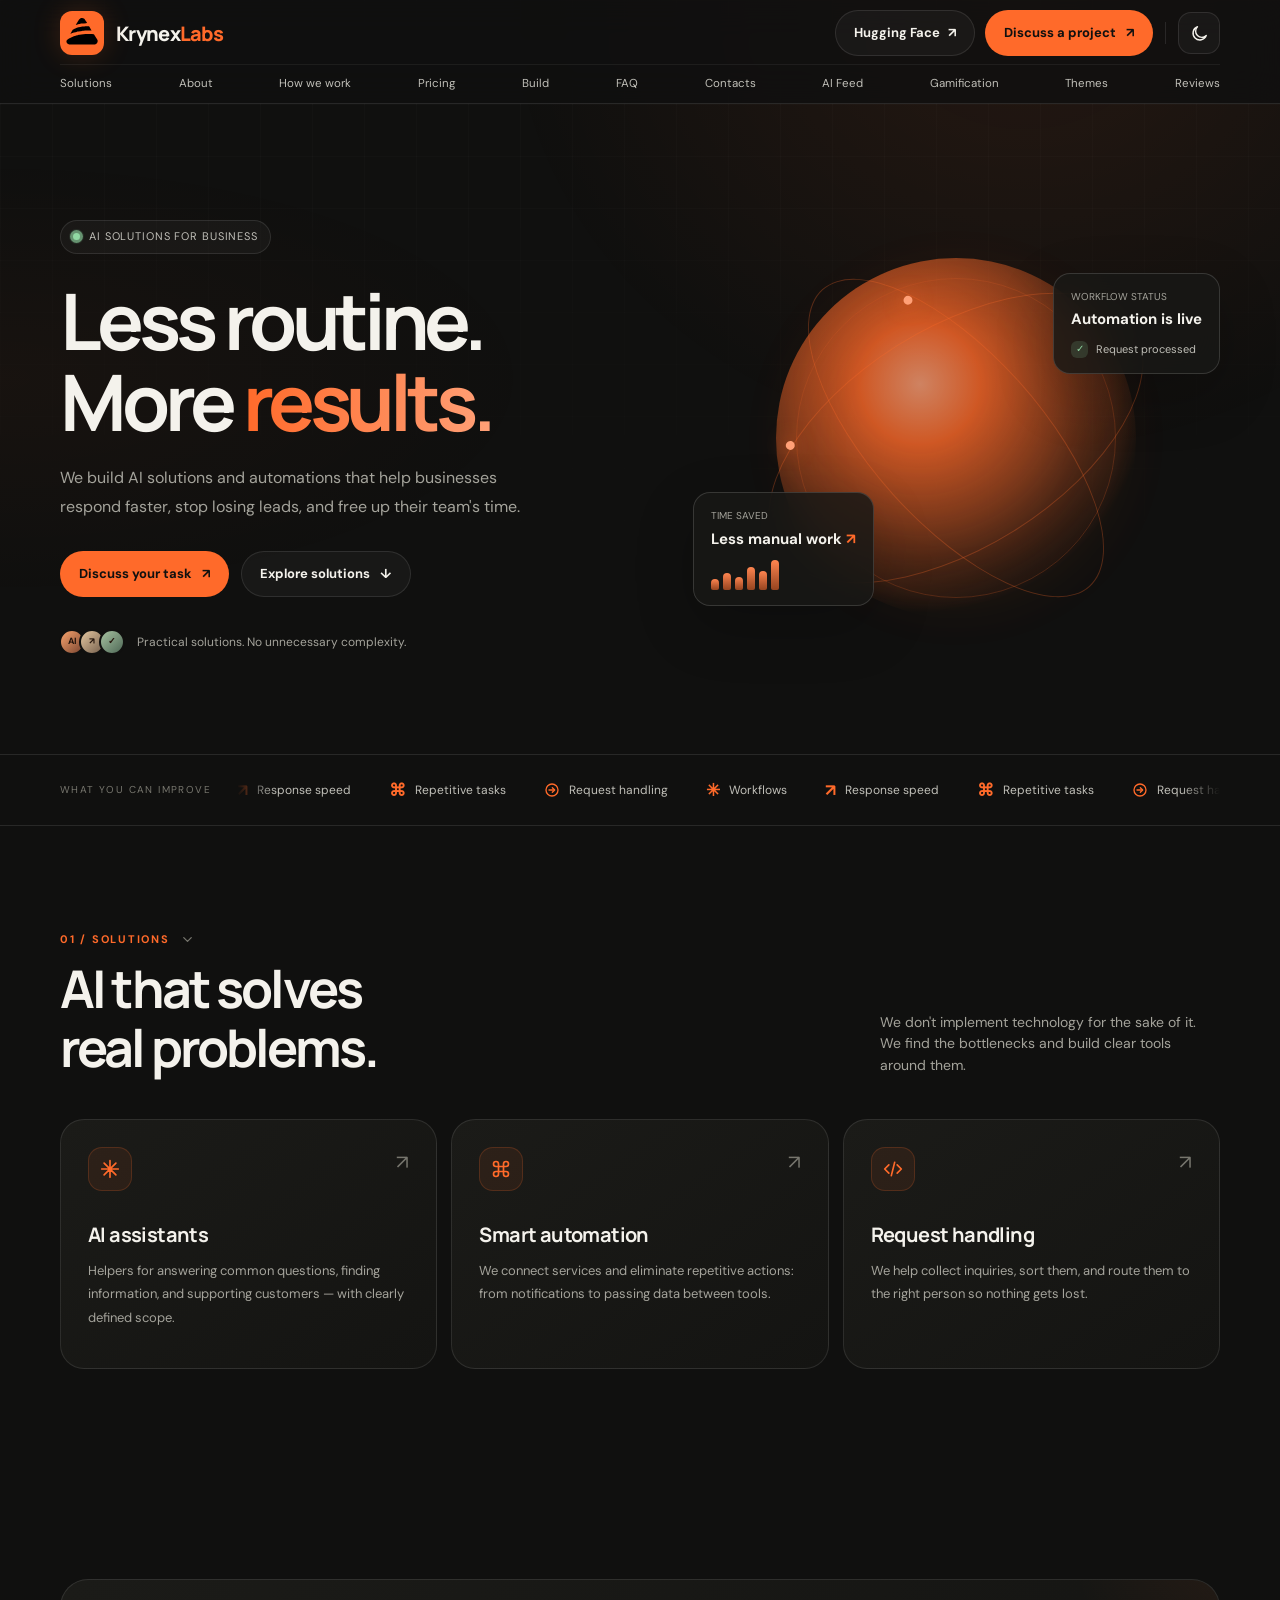
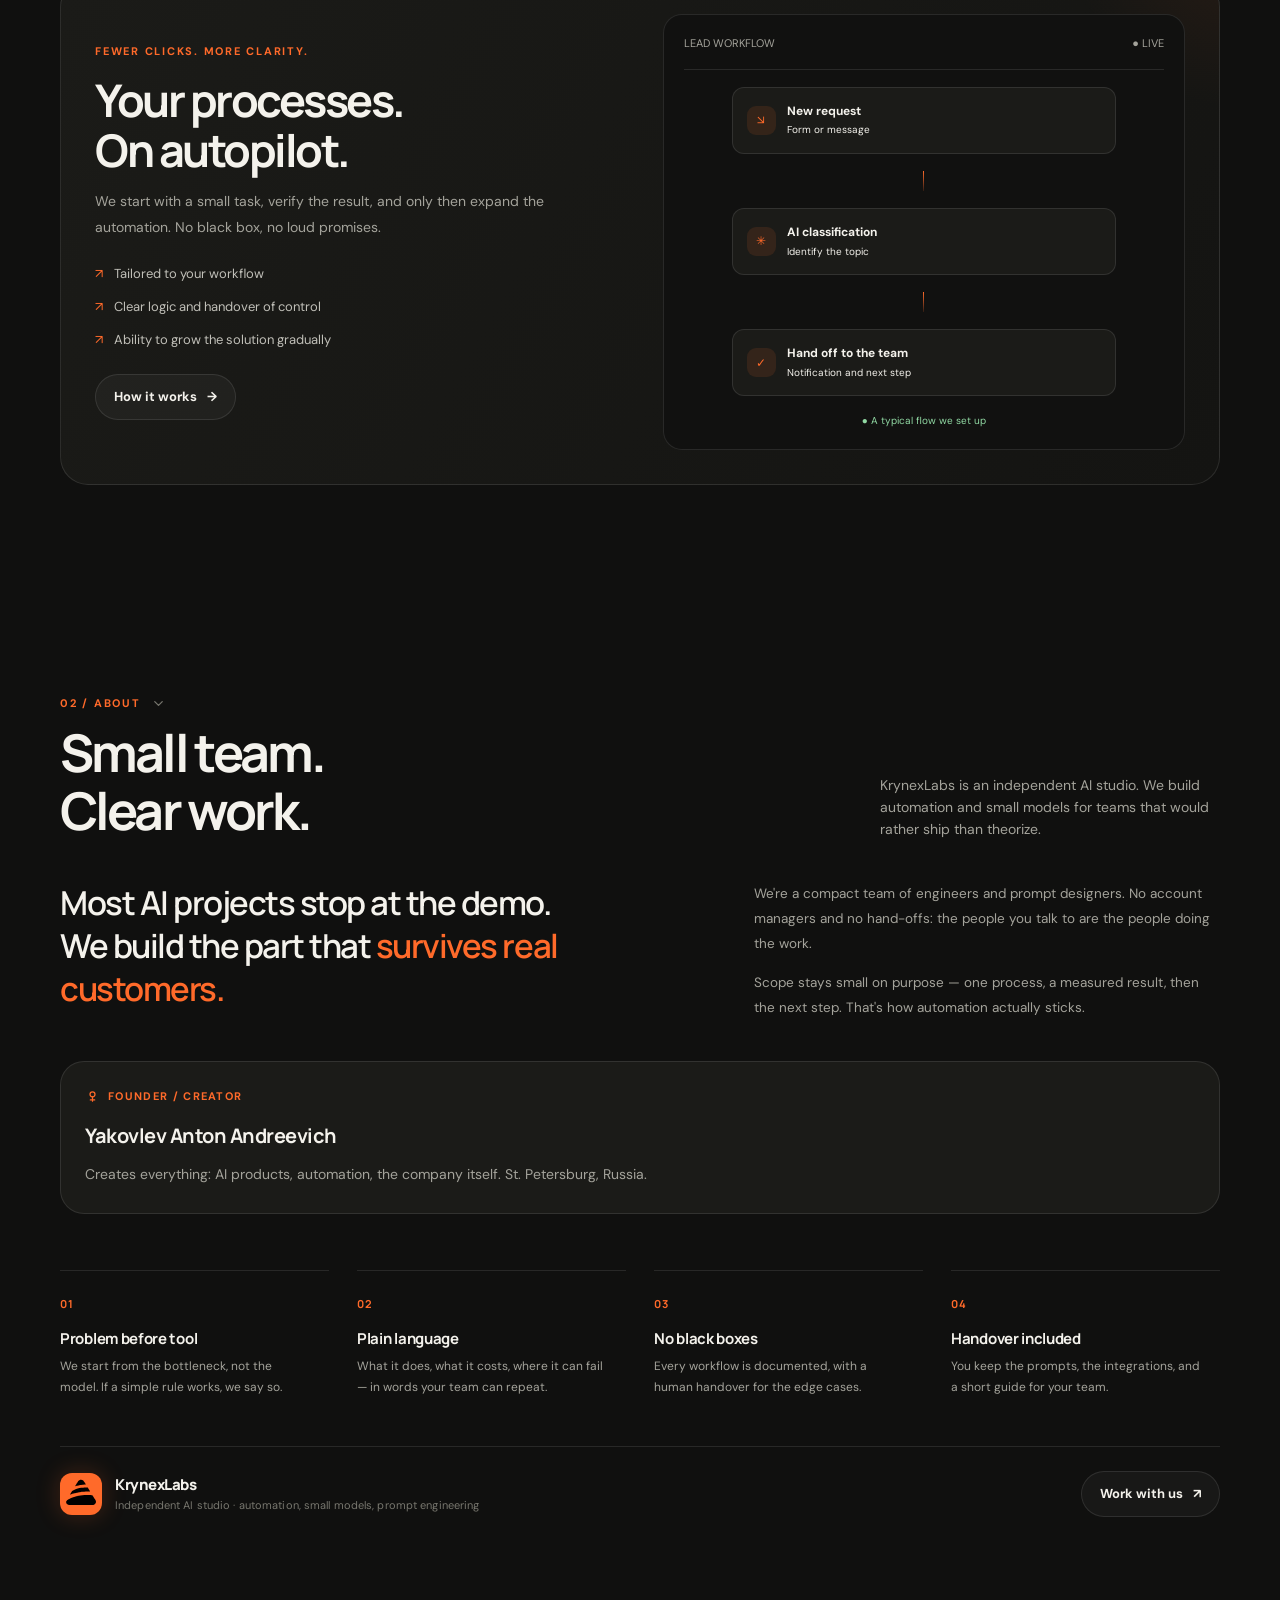
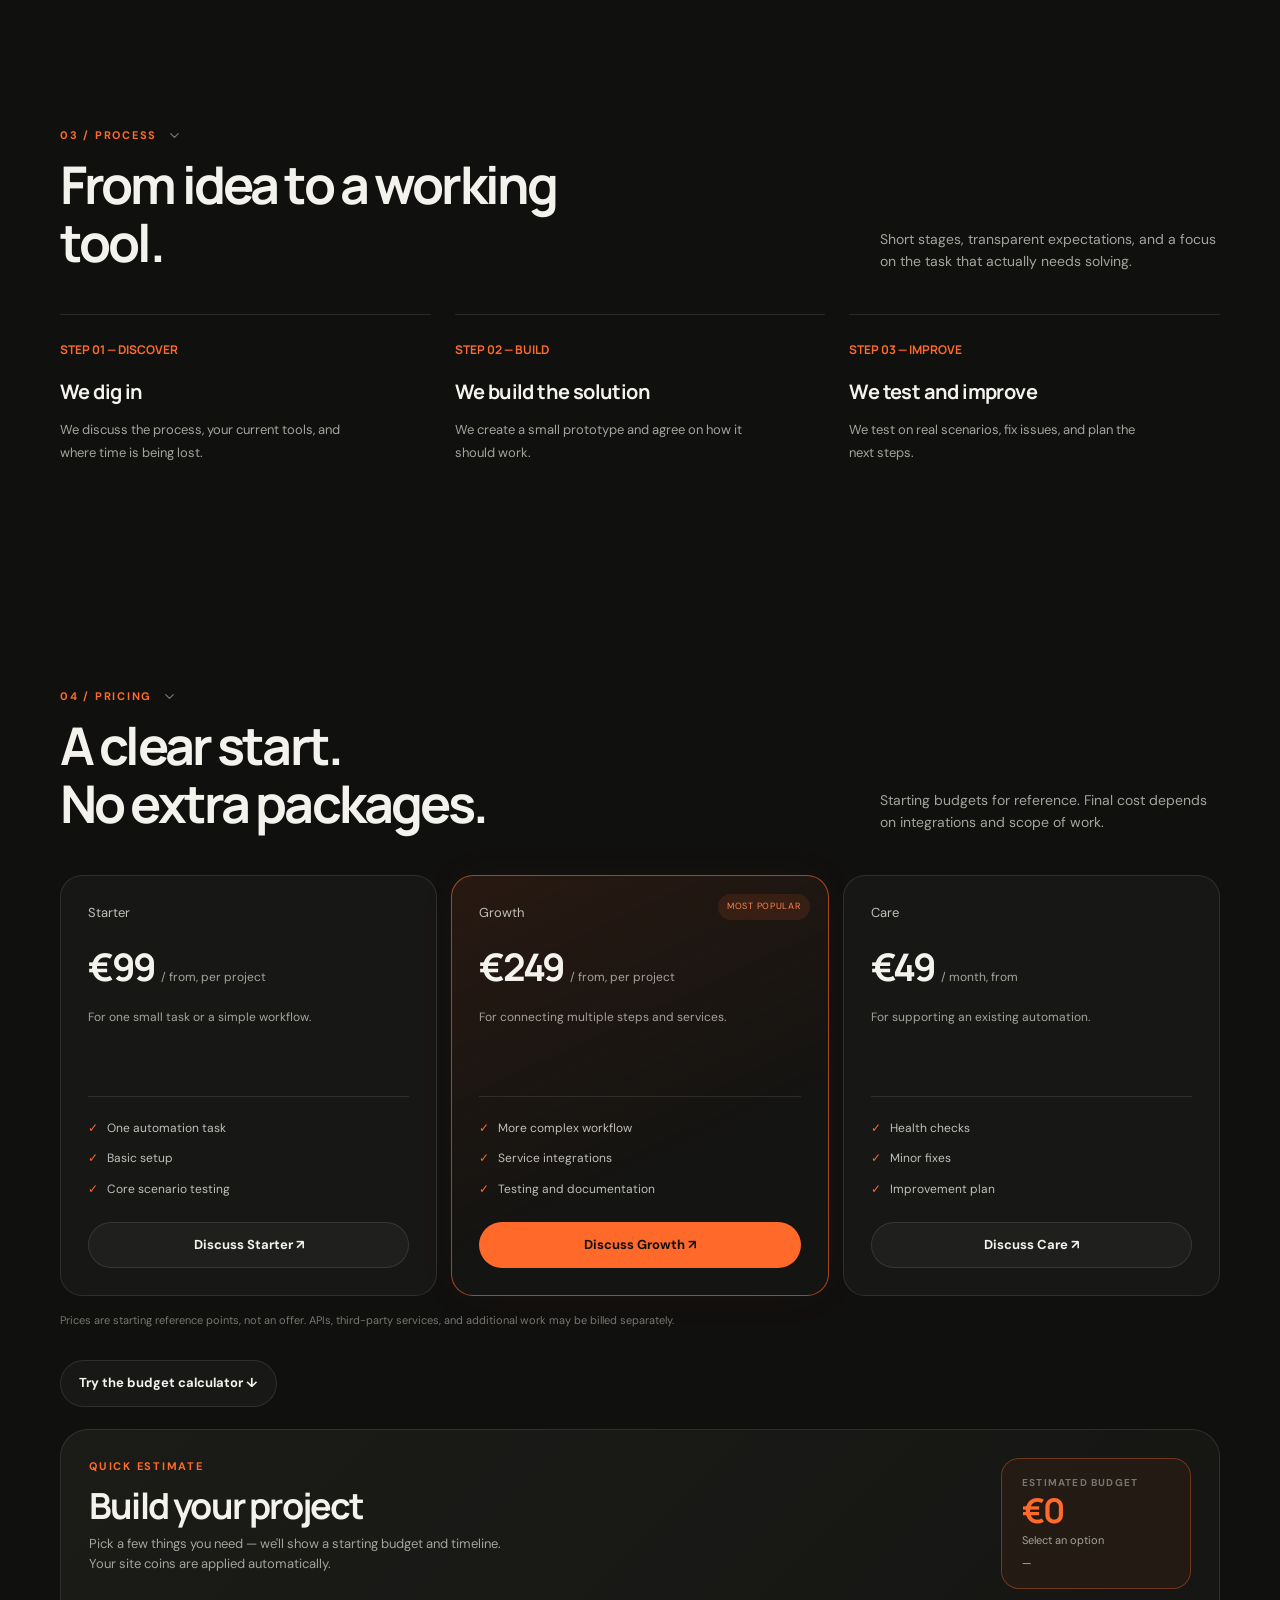
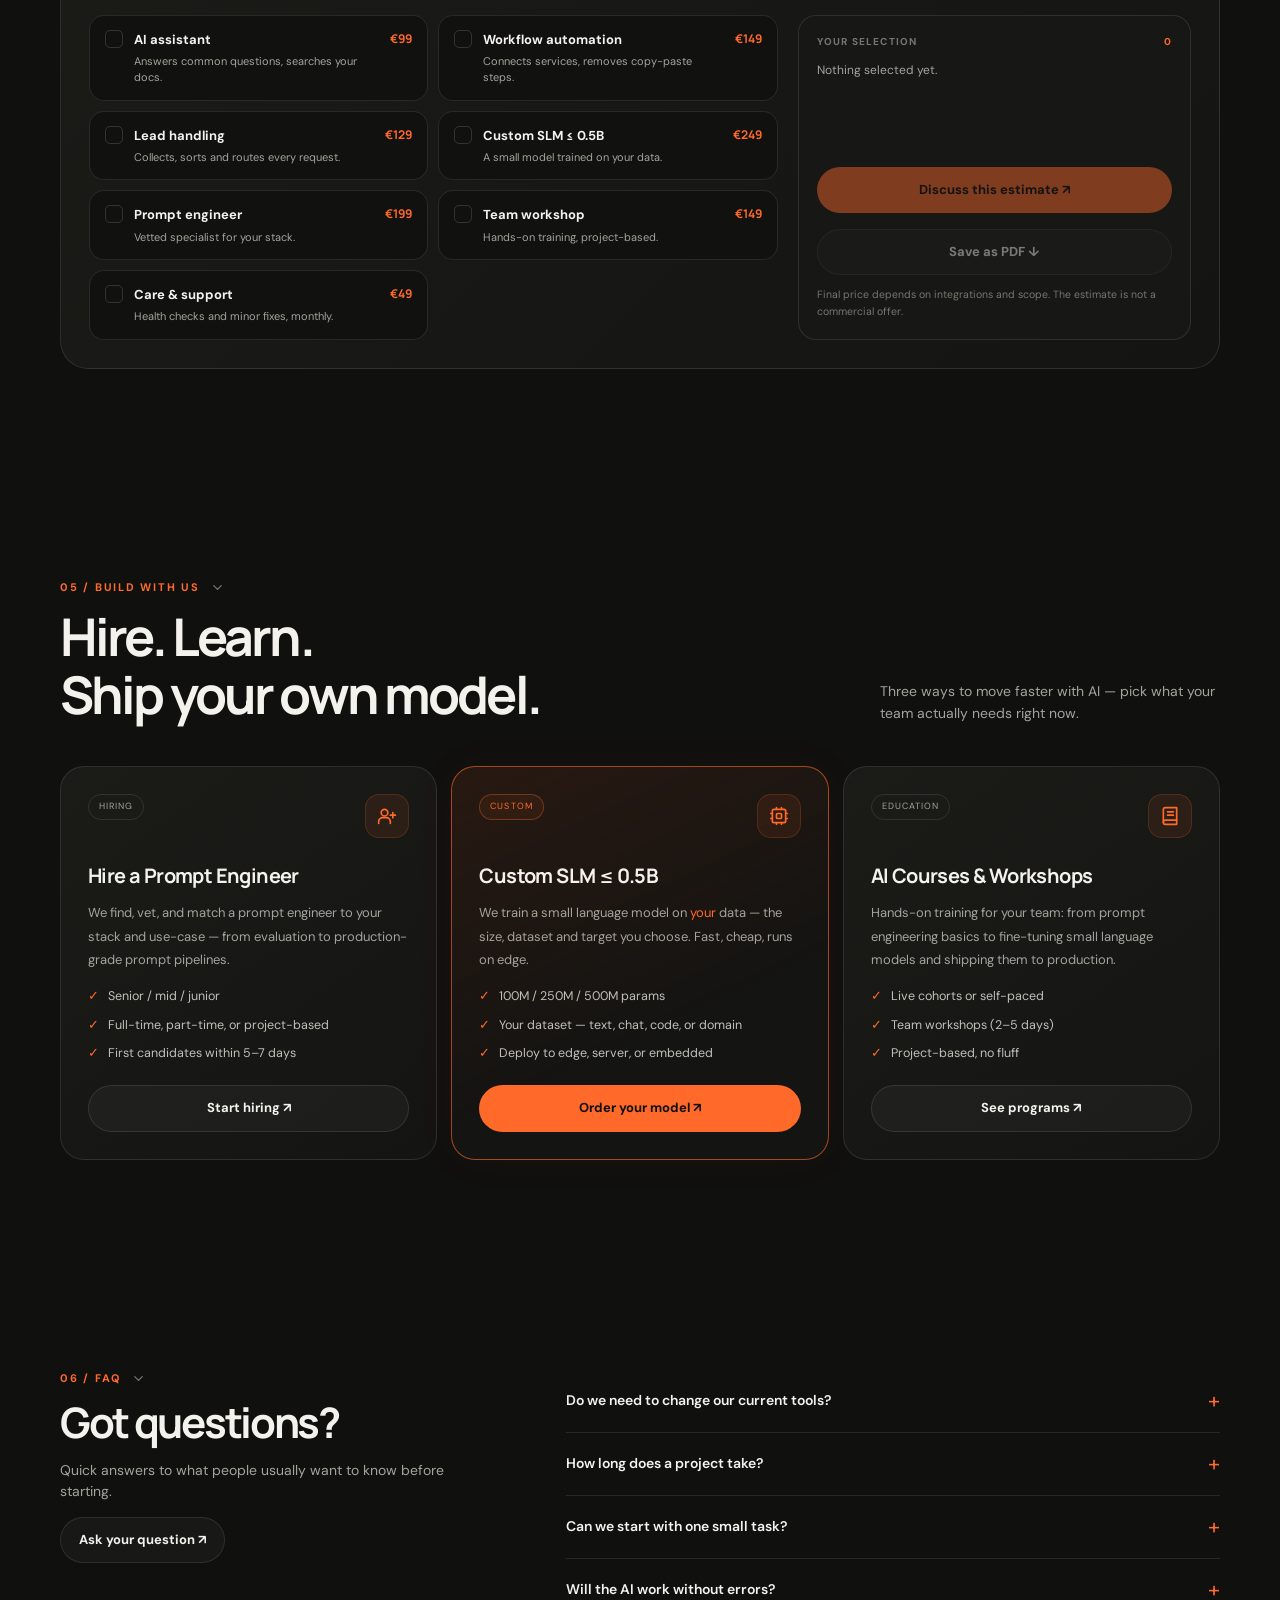
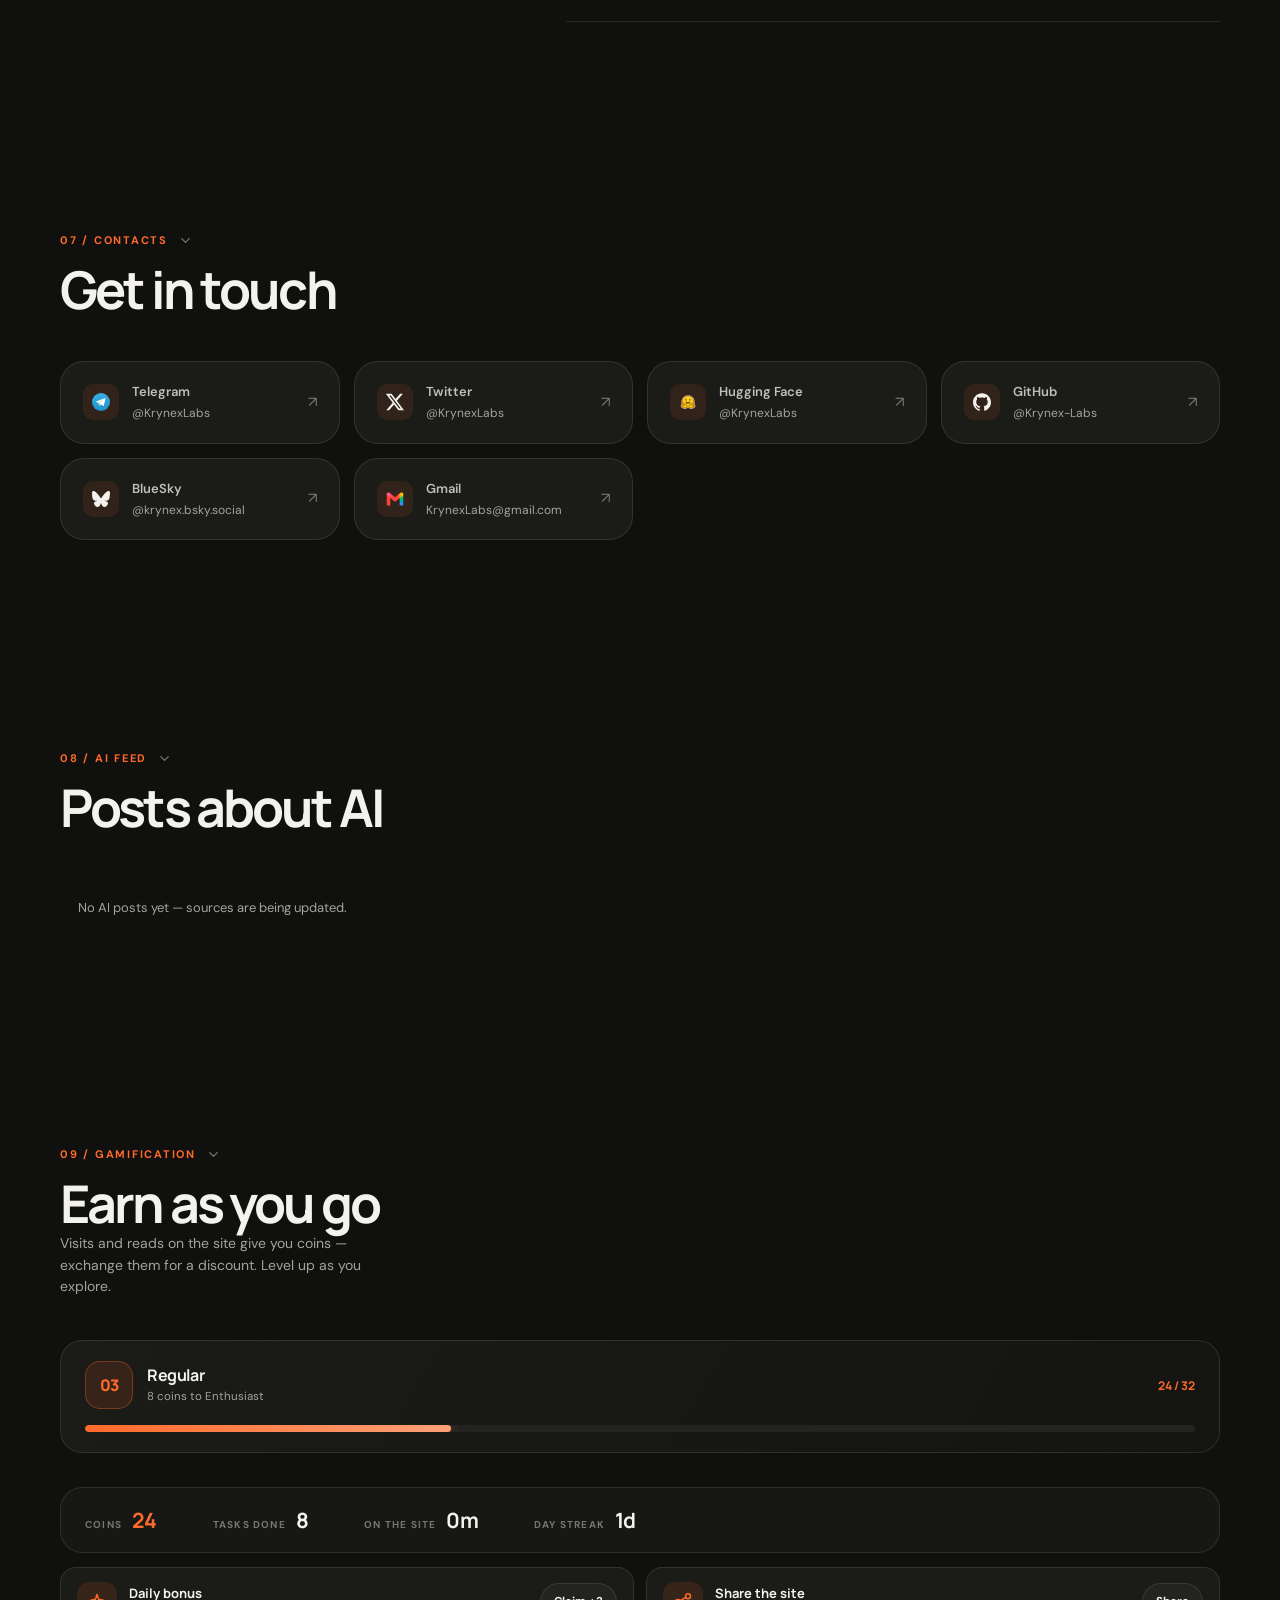
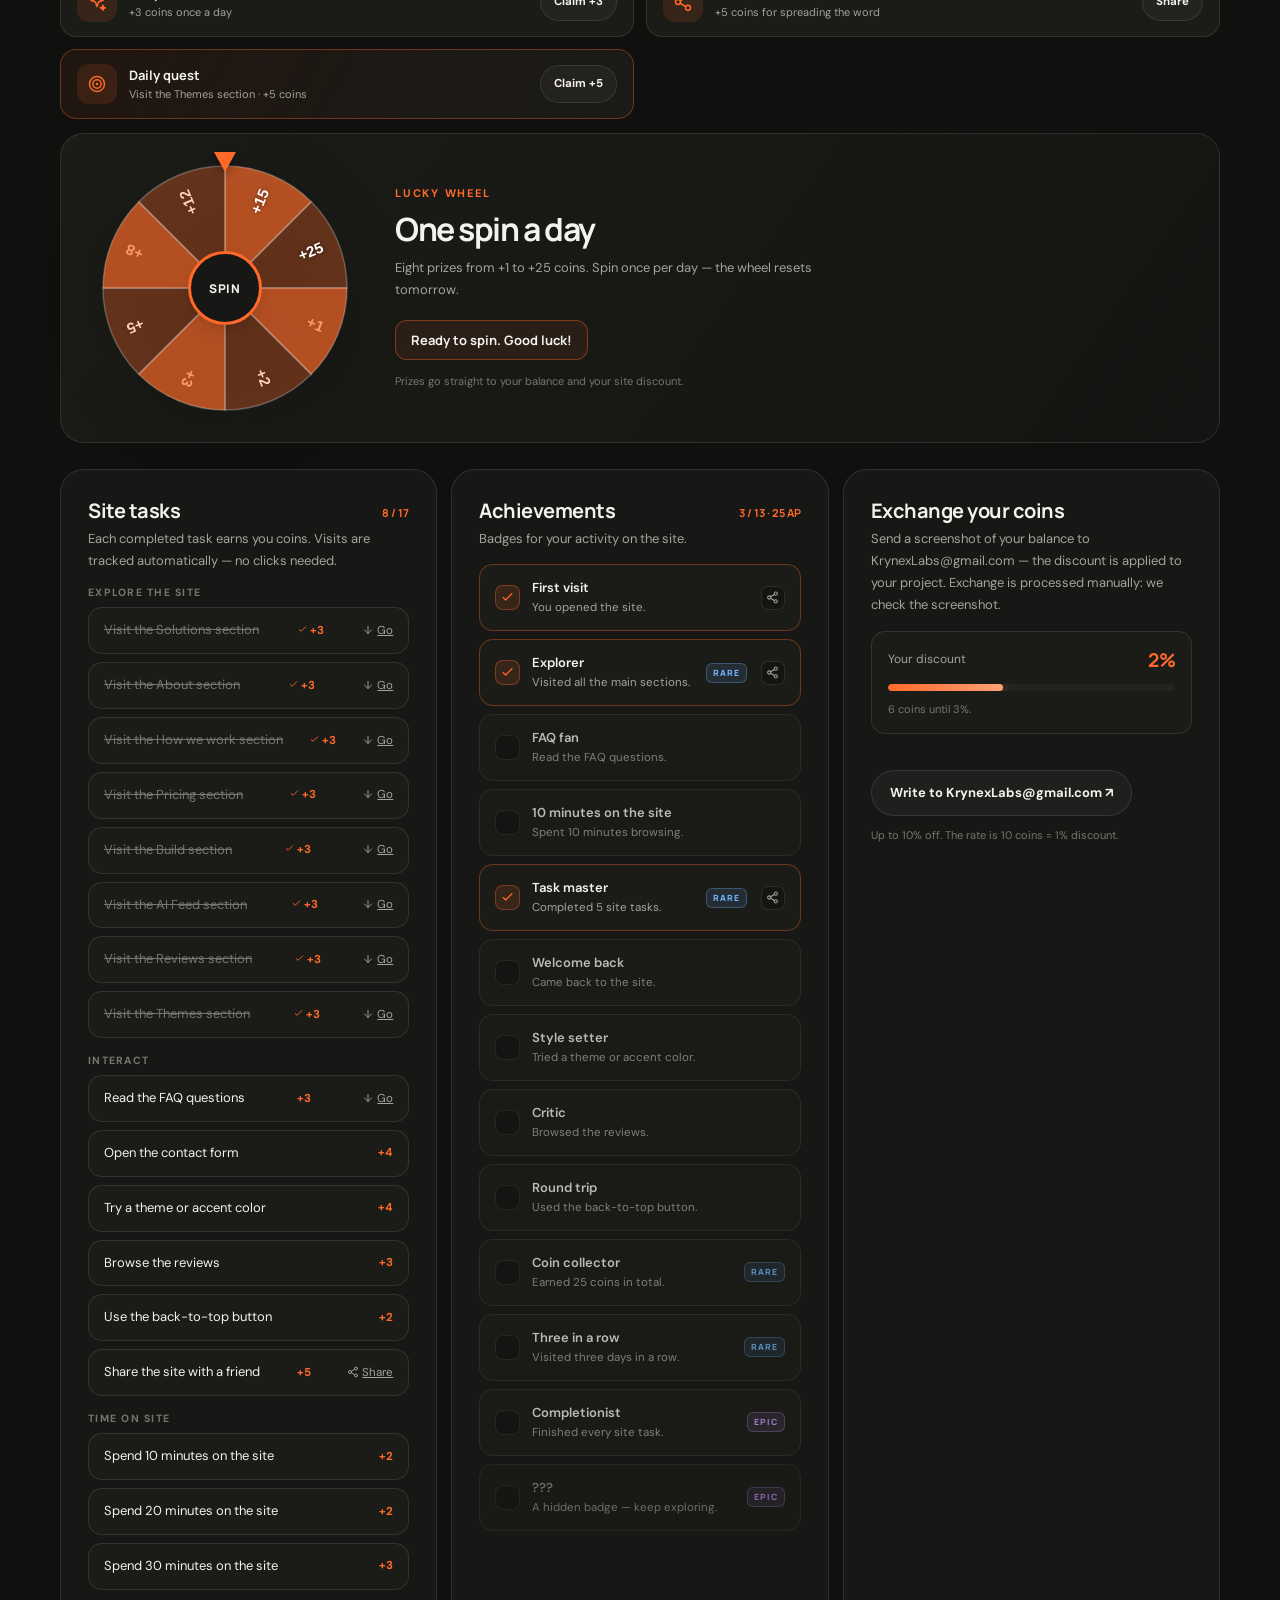
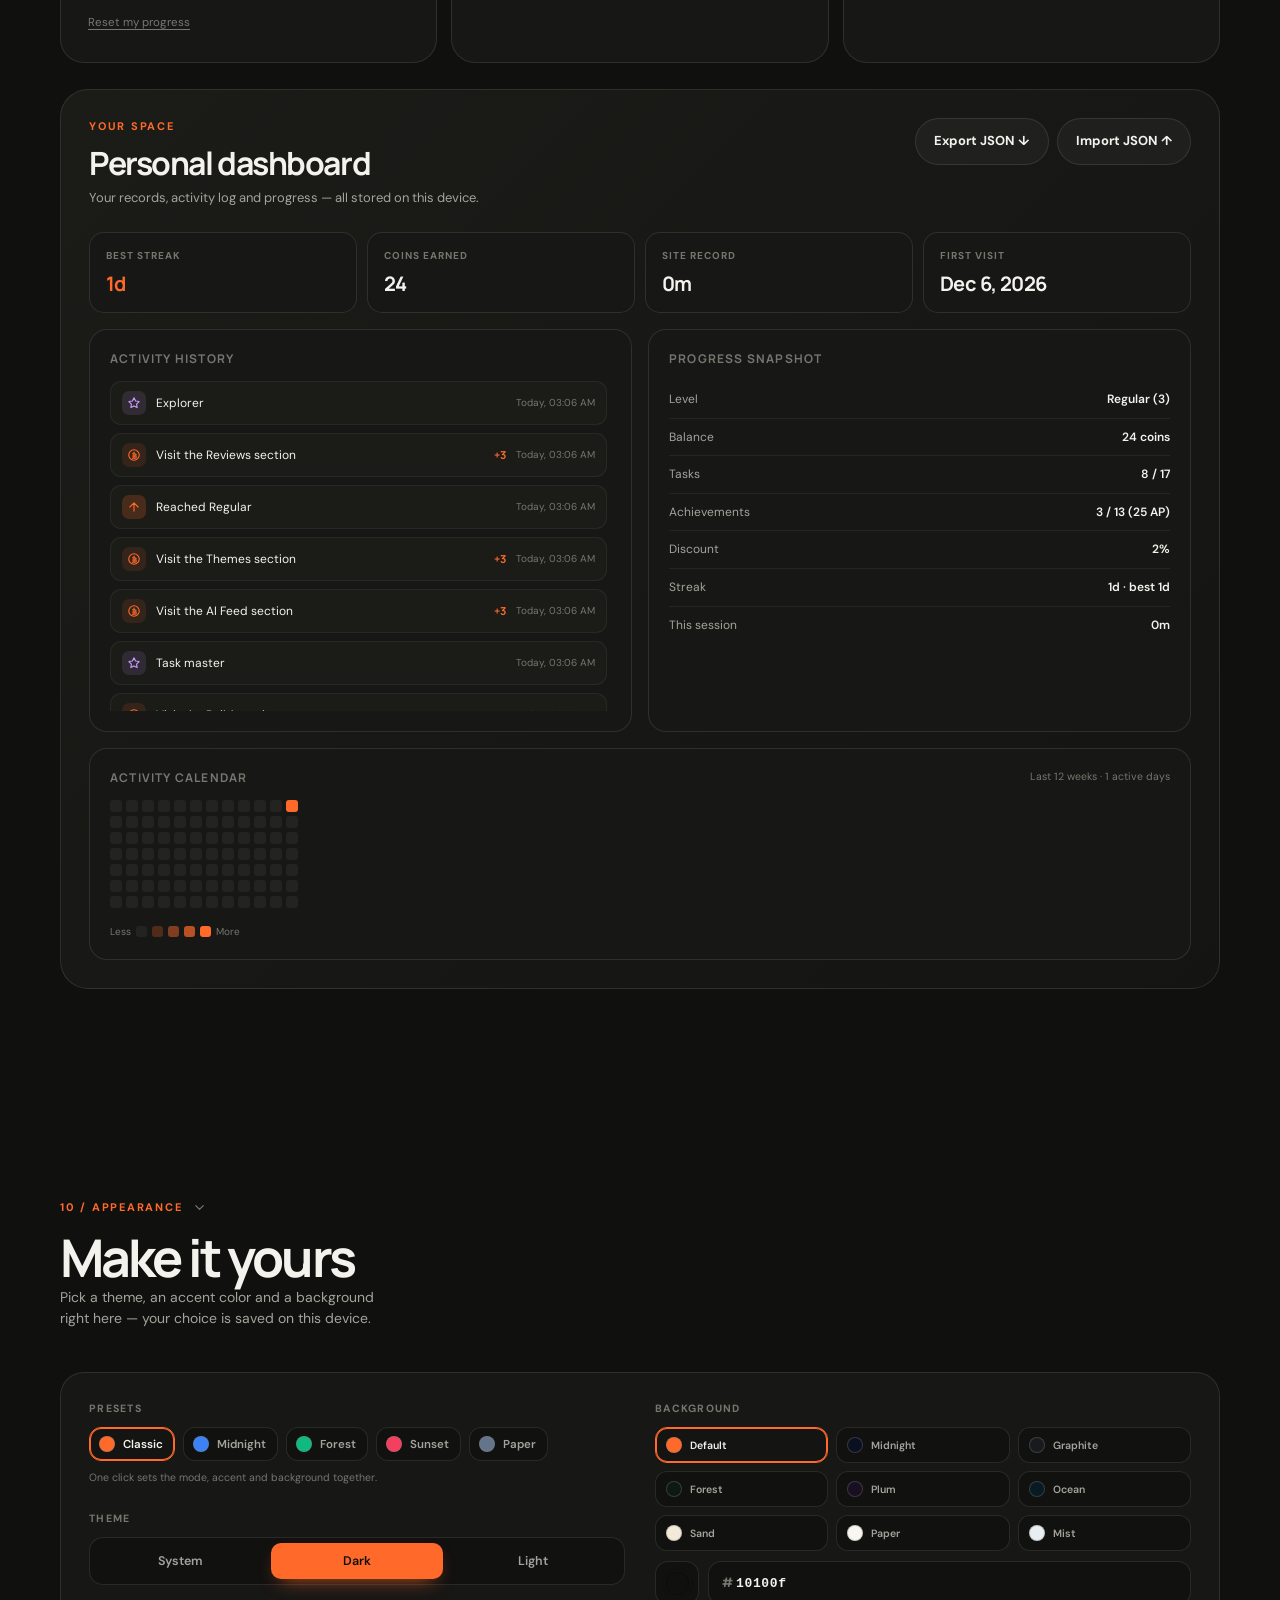
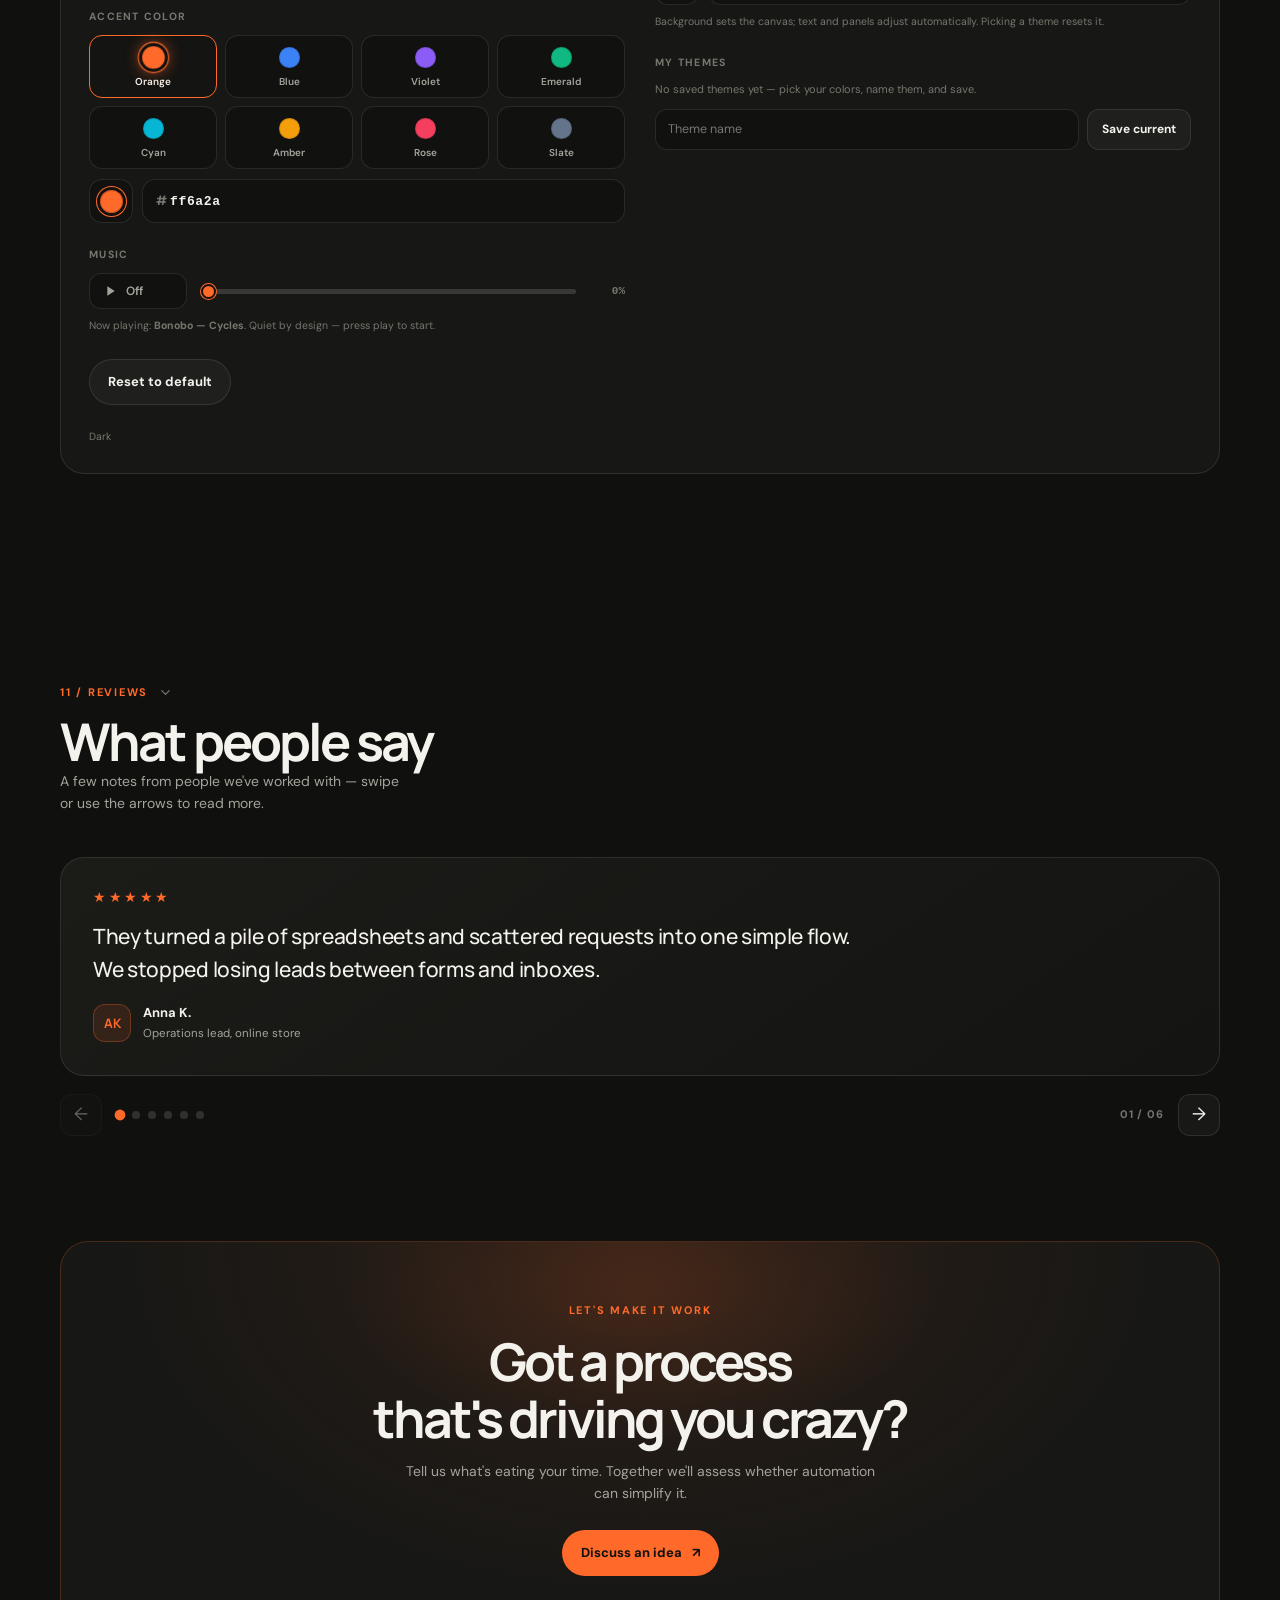
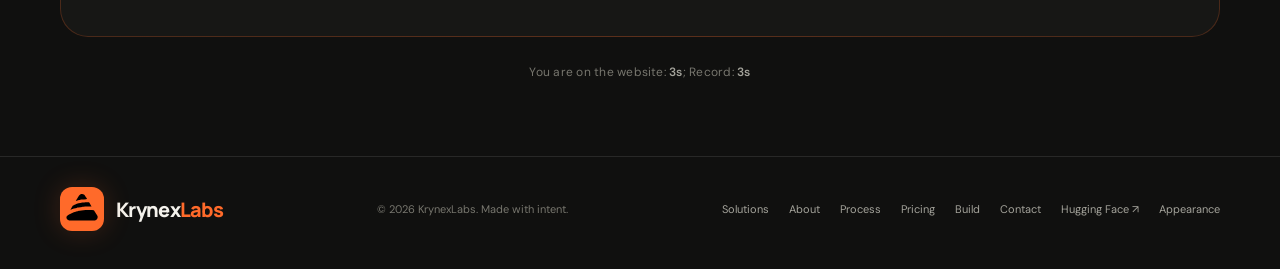
==== commit 3403ff80: "Add files via upload" ====
--- a/index.html
+++ b/index.html
@@ -162,7 +162,6 @@
 <title>KrynexLabs — Make work flow.</title>
 <link rel="icon" type="image/svg+xml" href="logo.svg">
 <link rel="manifest" href="manifest.webmanifest">
-<meta name="theme-color" content="#10100f">
 <link rel="preconnect" href="https://fonts.googleapis.com">
 <link rel="preconnect" href="https://fonts.gstatic.com" crossorigin>
 <link href="https://fonts.googleapis.com/css2?family=DM+Sans:wght@400;500;600;700&family=Manrope:wght@400;500;600;700;800&display=swap" rel="stylesheet">
@@ -229,7 +228,7 @@
     <div class="hero-actions"><a class="btn btn-primary" href="#contact">Discuss your task <span>↗</span></a><a class="btn btn-secondary" href="#services">Explore solutions <span>↓</span></a></div>
     <div class="micro-proof"><div class="avatars"><span class="avatar">AI</span><span class="avatar">↗</span><span class="avatar">✓</span></div><span>Practical solutions. No unnecessary complexity.</span></div>
   </div>
-  <div class="hero-visual" aria-label="Abstract AI visualization">
+  <div class="hero-visual" role="group" aria-label="Abstract AI visualization">
     <div class="orb"></div><div class="orbit"><i class="orbit-dot"></i></div><div class="orbit two"><i class="orbit-dot"></i></div>
     <div class="glass-card card-top"><small>WORKFLOW STATUS</small><strong>Automation is live</strong><div class="mini-check"><span class="check">✓</span> Request processed</div></div>
     <div class="glass-card card-bottom"><small>TIME SAVED</small><strong>Less manual work <span style="color:var(--orange)">↗</span></strong><div class="mini-chart"><i></i><i></i><i></i><i></i><i></i><i></i></div></div>
@@ -258,7 +257,7 @@
       <div class="feature-list"><div><span>↗</span> Tailored to your workflow</div><div><span>↗</span> Clear logic and handover of control</div><div><span>↗</span> Ability to grow the solution gradually</div></div>
       <a class="btn btn-secondary" href="#process">How it works <span>→</span></a>
     </div>
-    <div class="flow-ui" aria-label="Example automation flow"><div class="flow-top"><span>LEAD WORKFLOW</span><span>● LIVE</span></div><div class="flow-node"><span class="node-icon">↘</span><span><b>New request</b><br><small style="color:#85837b">Form or message</small></span></div><div class="flow-line"></div><div class="flow-node"><span class="node-icon">✳</span><span><b>AI classification</b><br><small style="color:#85837b">Identify the topic</small></span></div><div class="flow-line"></div><div class="flow-node"><span class="node-icon">✓</span><span><b>Hand off to the team</b><br><small style="color:#85837b">Notification and next step</small></span></div><div class="flow-status">● A typical flow we set up</div></div>
+    <div class="flow-ui" role="group" aria-label="Example automation flow"><div class="flow-top"><span>LEAD WORKFLOW</span><span>● LIVE</span></div><div class="flow-node"><span class="node-icon">↘</span><span><b>New request</b><br><small>Form or message</small></span></div><div class="flow-line"></div><div class="flow-node"><span class="node-icon">✳</span><span><b>AI classification</b><br><small>Identify the topic</small></span></div><div class="flow-line"></div><div class="flow-node"><span class="node-icon">✓</span><span><b>Hand off to the team</b><br><small>Notification and next step</small></span></div><div class="flow-status">● A typical flow we set up</div></div>
   </div>
 </section>
 
@@ -302,6 +301,24 @@
     <article class="price-card featured reveal"><span class="popular">Most popular</span><div class="plan">Growth</div><div class="price">€249 <span>/ from, per project</span></div><p class="price-desc">For connecting multiple steps and services.</p><hr><div class="includes"><div>More complex workflow</div><div>Service integrations</div><div>Testing and documentation</div></div><button class="btn btn-primary choose-plan" data-plan="Growth">Discuss Growth ↗</button></article>
     <article class="price-card reveal"><div class="plan">Care</div><div class="price">€49 <span>/ month, from</span></div><p class="price-desc">For supporting an existing automation.</p><hr><div class="includes"><div>Health checks</div><div>Minor fixes</div><div>Improvement plan</div></div><button class="btn btn-secondary choose-plan" data-plan="Care">Discuss Care ↗</button></article>
   </div><p class="note">Prices are starting reference points, not an offer. APIs, third-party services, and additional work may be billed separately.</p>
+  <a class="btn btn-secondary calc-jump" href="#calculator">Try the budget calculator ↓</a>
+  <div class="calc reveal" id="calculator">
+    <div class="print-head" aria-hidden="true"><b>KrynexLabs</b> — project estimate<br><span id="calcPrintDate"></span></div>
+    <div class="calc-head">
+      <div><div class="kicker">Quick estimate</div><h3>Build your project</h3><p>Pick a few things you need — we'll show a starting budget and timeline. Your site coins are applied automatically.</p></div>
+      <div class="calc-total"><span>Estimated budget</span><strong id="calcTotal">€0</strong><small id="calcRange">Select an option</small><span id="calcTime">—</span></div>
+    </div>
+    <div class="calc-body">
+      <div class="calc-options" id="calcOptions" role="group" aria-label="Project options"></div>
+      <div class="calc-side">
+        <div class="calc-selected-head">Your selection <span id="calcCount">0</span></div>
+        <div class="calc-selected" id="calcSelected"><p class="calc-empty">Nothing selected yet.</p></div>
+        <button class="btn btn-primary" id="calcSend" type="button" disabled>Discuss this estimate ↗</button>
+        <button class="btn btn-secondary" id="calcPrint" type="button" disabled>Save as PDF ↓</button>
+        <p class="calc-note">Final price depends on integrations and scope. The estimate is not a commercial offer.</p>
+      </div>
+    </div>
+  </div>
 </section>
 
 <section class="content wrap" id="build">
@@ -391,35 +408,101 @@
   </div>
 </section>
 <section class="content wrap" id="gamification">
-  <div class="section-head reveal"><div><div class="kicker">09 / Gamification <button class="section-toggle" type="button" data-collapse="gamification" aria-expanded="false" aria-label="Collapse section"><svg viewBox="0 0 24 24" fill="none" stroke="currentColor" stroke-width="2" stroke-linecap="round" stroke-linejoin="round" aria-hidden="true"><path d="m6 9 6 6 6-6"/></svg></button></div><h2>Earn as you go</h2><p>Visits and reads on the site give you coins — exchange them for a discount.</p></div></div>
+  <div class="section-head reveal"><div><div class="kicker">09 / Gamification <button class="section-toggle" type="button" data-collapse="gamification" aria-expanded="false" aria-label="Collapse section"><svg viewBox="0 0 24 24" fill="none" stroke="currentColor" stroke-width="2" stroke-linecap="round" stroke-linejoin="round" aria-hidden="true"><path d="m6 9 6 6 6-6"/></svg></button></div><h2>Earn as you go</h2><p>Visits and reads on the site give you coins — exchange them for a discount. Level up as you explore.</p></div></div>
+  <div class="gam-level reveal">
+    <div class="gam-level-head">
+      <span class="gam-level-badge" id="gamLevelNum">01</span>
+      <div class="gam-level-info"><strong id="gamLevelName">Newcomer</strong><span id="gamLevelHint">Earn coins to reach the next level</span></div>
+      <span class="gam-level-xp" id="gamLevelProgress">0 / 10</span>
+    </div>
+    <div class="gam-progress" id="gamLevelBarWrap" role="progressbar" aria-label="Progress to next level" aria-valuemin="0" aria-valuemax="100" aria-valuenow="0"><i id="gamLevelBar"></i></div>
+  </div>
   <div class="gam-stats">
     <div class="gam-stat"><span class="gam-stat-label">Coins</span><span class="gam-stat-value gam-coins" id="gamCoins">0</span></div>
     <div class="gam-stat"><span class="gam-stat-label">Tasks done</span><span class="gam-stat-value" id="gamTasksDone">0</span></div>
     <div class="gam-stat"><span class="gam-stat-label">On the site</span><span class="gam-stat-value" id="gamOnSite">0m</span></div>
+    <div class="gam-stat"><span class="gam-stat-label">Day streak</span><span class="gam-stat-value" id="gamStreak">1d</span></div>
+  </div>
+  <div class="gam-bonus">
+    <div class="gam-bonus-item"><span class="gam-bonus-icon" aria-hidden="true"><svg viewBox="0 0 24 24" fill="none" stroke="currentColor" stroke-width="1.8" stroke-linecap="round" stroke-linejoin="round"><path d="M12 3l1.9 5.6L19.5 10l-5.6 1.9L12 17.5l-1.9-5.6L4.5 10l5.6-1.4L12 3z"/><path d="M19 16l.7 2.3L22 19l-2.3.7L19 22l-.7-2.3L16 19l2.3-.7L19 16z"/></svg></span><div class="gam-bonus-text"><strong>Daily bonus</strong><span id="gamDailyHint">+3 coins once a day</span></div><button class="btn btn-secondary gam-bonus-btn" id="gamDailyClaim" type="button">Claim +3</button></div>
+    <div class="gam-bonus-item"><span class="gam-bonus-icon" aria-hidden="true"><svg viewBox="0 0 24 24" fill="none" stroke="currentColor" stroke-width="1.8" stroke-linecap="round" stroke-linejoin="round"><circle cx="18" cy="5" r="3"/><circle cx="6" cy="12" r="3"/><circle cx="18" cy="19" r="3"/><path d="M8.7 13.5l6.6 4M15.3 6.5l-6.6 4"/></svg></span><div class="gam-bonus-text"><strong>Share the site</strong><span>+5 coins for spreading the word</span></div><button class="btn btn-secondary gam-bonus-btn" id="gamShare" type="button">Share</button></div>
+    <div class="gam-bonus-item gam-quest"><span class="gam-bonus-icon" aria-hidden="true"><svg viewBox="0 0 24 24" fill="none" stroke="currentColor" stroke-width="1.8" stroke-linecap="round" stroke-linejoin="round"><circle cx="12" cy="12" r="9"/><circle cx="12" cy="12" r="5"/><circle cx="12" cy="12" r="1.6" fill="currentColor" stroke="none"/></svg></span><div class="gam-bonus-text"><strong>Daily quest</strong><span id="gamQuestDesc">A new task every day</span></div><button class="btn btn-secondary gam-bonus-btn" id="gamQuestClaim" type="button">In progress</button></div>
+  </div>
+  <div class="wheel reveal" id="wheel">
+    <div class="wheel-stage">
+      <span class="wheel-pointer" aria-hidden="true"></span>
+      <canvas class="wheel-canvas" id="wheelCanvas" width="260" height="260" aria-hidden="true"></canvas>
+      <button class="wheel-spin" id="wheelSpin" type="button">SPIN</button>
+    </div>
+    <div class="wheel-info">
+      <div class="kicker">Lucky wheel</div>
+      <h3>One spin a day</h3>
+      <p>Eight prizes from +1 to +25 coins. Spin once per day — the wheel resets tomorrow.</p>
+      <div class="wheel-reward" id="wheelReward" aria-live="polite">Ready to spin. Good luck!</div>
+      <p class="wheel-note">Prizes go straight to your balance and your site discount.</p>
+    </div>
   </div>
   <div class="gam-grid">
     <div class="gam-card">
-      <div class="gam-card-head"><h3>Site tasks</h3><p>Each completed task earns you coins. Visits are tracked automatically — no clicks needed.</p></div>
+      <div class="gam-card-head"><div class="gam-head-row"><h3>Site tasks</h3><span class="gam-head-count" id="gamTasksProgress">0 / 17</span></div><p>Each completed task earns you coins. Visits are tracked automatically — no clicks needed.</p></div>
       <div class="gam-tasks" id="gamTasks"></div>
+      <button class="gam-reset" id="gamReset" type="button">Reset my progress</button>
     </div>
     <div class="gam-card">
-      <div class="gam-card-head"><h3>Achievements</h3><p>Badges for your activity on the site.</p></div>
+      <div class="gam-card-head"><div class="gam-head-row"><h3>Achievements</h3><span class="gam-head-count" id="gamAchProgress">0 / 13 · 0 AP</span></div><p>Badges for your activity on the site.</p></div>
       <div class="gam-ach-list" id="gamAchievements"></div>
     </div>
     <div class="gam-card">
       <div class="gam-card-head"><h3>Exchange your coins</h3><p>Send a screenshot of your balance to KrynexLabs@gmail.com — the discount is applied to your project. Exchange is processed manually: we check the screenshot.</p></div>
+      <div class="gam-discount">
+        <div class="gam-discount-row"><span>Your discount</span><strong id="gamDiscount">0%</strong></div>
+        <div class="gam-progress" id="gamDiscountBarWrap" role="progressbar" aria-label="Progress to next discount" aria-valuemin="0" aria-valuemax="100" aria-valuenow="0"><i id="gamDiscountBar"></i></div>
+        <p class="gam-ex-note" id="gamDiscountHint">10 coins = 1% discount.</p>
+      </div>
       <div class="gam-exchange">
         <a class="btn btn-secondary" id="gamExchangeMail" href="mailto:krynexlabs@gmail.com">Write to KrynexLabs@gmail.com ↗</a>
-        <p class="gam-ex-note">Rate: 10 coins = 1% discount.</p>
-      </div>
+        <p class="gam-ex-note">Up to 10% off. The rate is 10 coins = 1% discount.</p>
+      </div>
+    </div>
+  </div>
+  <div class="dash reveal" id="dashboard">
+    <div class="dash-head">
+      <div><div class="kicker">Your space</div><h3>Personal dashboard</h3><p>Your records, activity log and progress — all stored on this device.</p></div>
+      <div class="dash-head-actions">
+        <button class="btn btn-secondary" id="dashExport" type="button">Export JSON ↓</button>
+        <button class="btn btn-secondary" id="dashImport" type="button">Import JSON ↑</button>
+        <input type="file" id="dashImportFile" accept="application/json,.json" hidden>
+      </div>
+    </div>
+    <div class="dash-records" id="dashRecords"></div>
+    <div class="dash-grid">
+      <div class="dash-panel">
+        <h4>Activity history</h4>
+        <div class="dash-history" id="dashHistory"></div>
+      </div>
+      <div class="dash-panel">
+        <h4>Progress snapshot</h4>
+        <div class="dash-snapshot" id="dashSnapshot"></div>
+      </div>
+    </div>
+    <div class="dash-panel dash-calendar-panel">
+      <div class="dash-cal-head"><h4>Activity calendar</h4><span id="dashCalSummary">Last 12 weeks</span></div>
+      <div class="dash-calendar" id="dashCalendar" role="img" aria-label="Activity calendar for the last 12 weeks"></div>
+      <div class="dash-cal-legend"><span>Less</span><i class="cal-cell lvl-0"></i><i class="cal-cell lvl-1"></i><i class="cal-cell lvl-2"></i><i class="cal-cell lvl-3"></i><i class="cal-cell lvl-4"></i><span>More</span></div>
     </div>
   </div>
   <div id="gamToast" class="gam-toast" aria-live="polite"></div>
+  <div id="gamConfetti" class="gam-confetti" aria-hidden="true"></div>
 </section>
 <section class="content wrap" id="appearance">
   <div class="section-head reveal"><div><div class="kicker">10 / Appearance <button class="section-toggle" type="button" data-collapse="appearance" aria-expanded="false" aria-label="Collapse section"><svg viewBox="0 0 24 24" fill="none" stroke="currentColor" stroke-width="2" stroke-linecap="round" stroke-linejoin="round" aria-hidden="true"><path d="m6 9 6 6 6-6"/></svg></button></div><h2>Make it yours</h2><p>Pick a theme, an accent color and a background right here — your choice is saved on this device.</p></div></div>
   <div class="appearance-panel reveal">
     <div class="appearance-col">
+    <div class="settings-group">
+      <span class="settings-label">Presets</span>
+      <div class="preset-list" data-theme-presets role="group" aria-label="Theme presets"></div>
+      <p class="settings-hint">One click sets the mode, accent and background together.</p>
+    </div>
     <div class="settings-group">
       <span class="settings-label">Theme</span>
       <div class="segmented" role="group" aria-label="Theme">
@@ -565,6 +648,11 @@
     <h2 id="settingsTitle">Make it yours</h2>
     <p class="settings-sub">Pick a theme, an accent color and a background. Your choice is saved on this device.</p>
     <div class="settings-group">
+      <span class="settings-label" id="presetsLabel">Presets</span>
+      <div class="preset-list" data-theme-presets role="group" aria-labelledby="presetsLabel"></div>
+      <p class="settings-hint">One click sets the mode, accent and background together.</p>
+    </div>
+    <div class="settings-group">
       <span class="settings-label" id="themeLabel">Theme</span>
       <div class="segmented" role="group" aria-labelledby="themeLabel">
         <button type="button" data-theme-choice="system" aria-pressed="false">System</button>
--- a/style.css
+++ b/style.css
@@ -1,6 +1,7 @@
 :root{--bg:#10100f;--panel:#171715;--panel2:#1d1d1a;--surface:#1b1b18;--surface-2:#141412;--surface-3:#191917;--surface-4:#111110;--surface-5:#232320;--glass:rgba(25,25,22,.84);--text:#f4f2ec;--muted:#a4a39b;--soft:#c0bfb8;--faint:#77766e;--line:rgba(255,255,255,.1);--line-2:rgba(255,255,255,.06);--line-3:rgba(255,255,255,.14);--fill:rgba(255,255,255,.035);--fill-2:rgba(255,255,255,.05);--nav-bg:rgba(16,16,15,.8);--nav-bg-solid:rgba(16,16,15,.94);--mobile-nav-bg:rgba(21,21,19,.98);--accent:#ff6a2a;--accent-2:#ff8b52;--accent-3:#ff9d68;--accent-rgb:255,106,42;--accent-ink:#1a100b;--ok:#91d9a3;--ok-rgb:145,217,163;--shadow:rgba(0,0,0,.35);--shadow-soft:rgba(0,0,0,.2);--overlay:rgba(0,0,0,.67);--orange:var(--accent);--orange2:var(--accent-2);--radius:24px;--max:1160px}
 *{box-sizing:border-box}html{scroll-behavior:smooth;scroll-padding-top:90px}body{margin:0;background:var(--bg);color:var(--text);font-family:"DM Sans",sans-serif;line-height:1.55;overflow-x:hidden}body:before{content:"";position:fixed;inset:0;pointer-events:none;z-index:-1;background:radial-gradient(ellipse at 80% 0%,rgba(var(--accent-rgb),.09),transparent 36%),radial-gradient(ellipse at 0% 42%,rgba(var(--accent-rgb),.035),transparent 30%)}a{color:inherit;text-decoration:none}button,input,textarea{font:inherit}.wrap{width:min(var(--max),calc(100% - 48px));margin:auto}
-#scrollProgress{position:fixed;top:0;left:0;height:2px;width:0;background:linear-gradient(90deg,var(--orange),var(--orange2));z-index:100;transition:width .1s linear;box-shadow:0 0 12px rgba(var(--accent-rgb),0.6);pointer-events:none}
+body:after{content:"";position:absolute;inset:0 0 auto 0;height:620px;pointer-events:none;z-index:-1;opacity:.4;background-image:linear-gradient(to right,var(--line-2) 1px,transparent 1px),linear-gradient(to bottom,var(--line-2) 1px,transparent 1px);background-size:52px 52px;-webkit-mask-image:linear-gradient(to bottom,#000 0%,rgba(0,0,0,.5) 50%,transparent 100%);mask-image:linear-gradient(to bottom,#000 0%,rgba(0,0,0,.5) 50%,transparent 100%)}
+#scrollProgress{position:fixed;top:0;left:0;height:2px;width:0;background:linear-gradient(90deg,var(--orange),var(--orange2));z-index:21;transition:width .1s linear;box-shadow:0 0 12px rgba(var(--accent-rgb),0.6);pointer-events:none}
 .nav{height:82px;display:flex;align-items:center;justify-content:space-between;border-bottom:1px solid var(--line);position:sticky;top:0;z-index:20;background:var(--nav-bg);backdrop-filter:blur(18px)}.nav-inner{display:flex;align-items:center;justify-content:space-between;width:min(var(--max),calc(100% - 48px));margin:auto}.brand{display:flex;align-items:center;gap:12px;font-family:Manrope,sans-serif;font-weight:800;letter-spacing:-.7px;font-size:20px}.brand-mark{height:44px;width:44px;display:block;background:var(--orange);border-radius:12px;box-shadow:0 0 28px rgba(var(--accent-rgb),0.188);overflow:hidden;flex-shrink:0;position:relative}.brand-mark img{width:100%;height:100%;object-fit:cover;display:block}.brand-mark::after{content:"";position:absolute;inset:-4px;border-radius:16px;background:radial-gradient(circle,rgba(var(--accent-rgb),0.333),transparent 70%);z-index:-1;opacity:0;animation:logoPulse 3s ease-in-out infinite}.brand span span{color:var(--orange)}.nav-links{display:flex;gap:32px;color:var(--soft);font-size:13px}.nav-links a{transition:color .2s;position:relative}.nav-links a::after{content:"";position:absolute;left:0;bottom:-4px;width:0;height:1px;background:var(--orange);transition:width .25s ease}.nav-links a:hover{color:var(--text)}.nav-links a:hover::after{width:100%}.nav-links-hf{display:none}.nav-right{display:flex;align-items:center;gap:10px}.nav-cta,.btn{display:inline-flex;align-items:center;justify-content:center;gap:10px;border:1px solid transparent;border-radius:999px;padding:12px 18px;font-size:13px;font-weight:700;transition:transform .22s,background .22s,border-color .22s,box-shadow .22s;cursor:pointer;position:relative;overflow:hidden}.nav-cta,.btn-primary{background:var(--orange);color:var(--accent-ink)}.nav-cta::before,.btn-primary::before{content:"";position:absolute;top:0;left:-100%;width:100%;height:100%;background:linear-gradient(90deg,transparent,rgba(255,255,255,.25),transparent);transition:left .5s ease;pointer-events:none}.nav-cta:hover::before,.btn-primary:hover::before{left:100%}.nav-cta:hover,.btn-primary:hover{background:var(--orange2);transform:translateY(-2px);box-shadow:0 8px 30px rgba(var(--accent-rgb),0.271)}.nav-hf{display:inline-flex;align-items:center;justify-content:center;gap:8px;border:1px solid var(--line);background:var(--fill);color:var(--text);border-radius:999px;padding:12px 18px;font-size:13px;font-weight:700;transition:transform .22s,border-color .22s,background .22s,box-shadow .22s;cursor:pointer}.nav-hf:hover{border-color:rgba(var(--accent-rgb),0.533);transform:translateY(-2px);background:rgba(var(--accent-rgb),.08);box-shadow:0 6px 20px rgba(var(--accent-rgb),0.082)}.btn-secondary{border-color:var(--line);background:var(--fill);color:var(--text)}.btn-secondary:hover{border-color:rgba(var(--accent-rgb),0.533);transform:translateY(-2px)}.menu-btn{display:none;border:1px solid var(--line);background:var(--surface-3);color:var(--text);border-radius:12px;width:43px;height:43px;padding:0;place-items:center;font-size:21px;cursor:pointer;transition:transform .2s,background .2s,color .2s,border-color .2s;z-index:60;position:relative}.menu-btn:active{transform:scale(.94)}.menu-btn.active{background:var(--orange);color:var(--accent-ink);border-color:var(--orange)}
 .hero{padding:100px 0 82px;min-height:650px;display:grid;grid-template-columns:1.05fr .95fr;align-items:center;gap:50px}.eyebrow{display:inline-flex;align-items:center;gap:9px;border:1px solid var(--line);background:var(--fill);border-radius:999px;padding:7px 12px;color:var(--soft);font-size:11px;letter-spacing:.08em;text-transform:uppercase}.live-dot{width:7px;height:7px;border-radius:50%;background:var(--ok);box-shadow:0 0 0 4px rgba(var(--ok-rgb),.1);position:relative}.live-dot::after{content:"";position:absolute;inset:-3px;border-radius:50%;background:var(--ok);opacity:.6;animation:dotPulse 2s ease-out infinite}.hero h1{font-family:Manrope,sans-serif;font-size:clamp(46px,6.2vw,78px);line-height:1.04;letter-spacing:-.065em;margin:26px 0 22px;font-weight:700}.hero h1 em{font-style:normal;color:var(--orange);background:linear-gradient(90deg,var(--orange),var(--accent-3),var(--orange2),var(--orange));background-size:300% 100%;-webkit-background-clip:text;background-clip:text;-webkit-text-fill-color:transparent;animation:gradientShift 5s ease infinite}.hero-copy{max-width:500px;color:var(--muted);font-size:16px;line-height:1.8}.hero-actions{display:flex;flex-wrap:wrap;gap:12px;margin-top:30px}.micro-proof{display:flex;align-items:center;gap:12px;margin-top:32px;color:var(--muted);font-size:12px}.avatars{display:flex;padding-left:5px}.avatar{width:26px;height:26px;border:2px solid var(--bg);border-radius:50%;margin-left:-6px;background:linear-gradient(135deg,#f8a36d,#7a4530);display:grid;place-items:center;color:#24140c;font-size:9px;font-weight:800;transition:transform .25s}.avatar:hover{transform:translateY(-3px) scale(1.1);z-index:2}.avatar:nth-child(2){background:linear-gradient(135deg,#e4c6a0,#76604d)}.avatar:nth-child(3){background:linear-gradient(135deg,#a7c2a1,#4e6856)}.hero-visual{position:relative;min-height:420px;display:grid;place-items:center}.orb{position:absolute;width:360px;height:360px;border-radius:50%;background:radial-gradient(circle at 40% 35%,var(--accent-3) 0,var(--accent) 19%,rgba(var(--accent-rgb),.55) 44%,rgba(var(--accent-rgb),.07) 68%,transparent 72%);filter:blur(.3px);opacity:.8;animation:float 7s ease-in-out infinite}.orb:after{content:"";position:absolute;inset:20px;border-radius:50%;border:1px solid rgba(var(--accent-rgb),.31);box-shadow:inset 0 0 50px rgba(var(--accent-rgb),0.145),0 0 70px rgba(var(--accent-rgb),0.11)}.orbit{position:absolute;width:420px;height:220px;border:1px solid rgba(var(--accent-rgb),.29);border-radius:50%;transform:rotate(-32deg);animation:orbit 16s linear infinite}.orbit.two{width:400px;height:170px;transform:rotate(48deg);animation-duration:22s;animation-direction:reverse}.orbit-dot{position:absolute;top:23px;left:60px;width:9px;height:9px;background:var(--accent-3);border-radius:50%;box-shadow:0 0 20px var(--orange)}.glass-card{position:absolute;background:var(--glass);border:1px solid var(--line-3);backdrop-filter:blur(18px);border-radius:17px;padding:15px 17px;box-shadow:0 20px 60px var(--shadow-soft);animation:float 6s ease-in-out infinite;transition:transform .3s ease,box-shadow .3s ease}.glass-card:hover{box-shadow:0 24px 70px var(--shadow),0 0 30px rgba(var(--accent-rgb),0.125)}.glass-card small{color:var(--muted);font-size:10px;display:block}.glass-card strong{display:block;font-size:15px;margin-top:4px}.card-top{top:45px;right:0}.card-bottom{bottom:42px;left:0;animation-delay:-2s}.mini-chart{display:flex;gap:4px;align-items:end;height:30px;margin-top:9px}.mini-chart i{width:8px;border-radius:4px 4px 2px 2px;background:linear-gradient(var(--orange2),rgba(var(--accent-rgb),.55));transition:height .4s ease}.mini-chart i:nth-child(1){height:35%}.mini-chart i:nth-child(2){height:58%}.mini-chart i:nth-child(3){height:44%}.mini-chart i:nth-child(4){height:78%}.mini-chart i:nth-child(5){height:64%}.mini-chart i:nth-child(6){height:100%}.mini-check{display:flex;gap:8px;align-items:center;margin-top:9px;font-size:11px;color:var(--soft)}.check{height:17px;width:17px;border-radius:6px;background:rgba(var(--ok-rgb),.16);color:var(--ok);display:grid;place-items:center;font-size:10px}
 .strip{border-block:1px solid var(--line);padding:22px 0}.strip-inner{display:flex;align-items:center;justify-content:space-between;gap:18px;flex-wrap:wrap}.strip-label{font-size:10px;text-transform:uppercase;letter-spacing:.14em;color:var(--faint)}.capability{font-size:12px;color:var(--soft);display:flex;align-items:center;gap:9px;transition:color .25s,transform .25s}.capability:hover{color:var(--text);transform:translateY(-2px)}.capability b{color:var(--orange);font-size:17px}
@@ -28,6 +29,43 @@
 .feature-band{display:grid;grid-template-columns:1fr 1fr;gap:45px;align-items:center;padding:34px;border:1px solid var(--line);border-radius:28px;background:linear-gradient(120deg,var(--surface),var(--surface-2));overflow:hidden;position:relative}.feature-band::before{content:"";position:absolute;top:-50%;right:-20%;width:400px;height:400px;background:radial-gradient(circle,rgba(var(--accent-rgb),0.082),transparent 65%);pointer-events:none}.feature-copy h2{font:700 clamp(30px,4vw,45px)/1.12 Manrope,sans-serif;letter-spacing:-.055em;margin:14px 0}.feature-copy p{color:var(--muted);font-size:14px;line-height:1.8}.feature-list{display:grid;gap:13px;margin:24px 0}.feature-list div{display:flex;gap:11px;align-items:center;font-size:13px;color:var(--soft);transition:transform .25s}.feature-list div:hover{transform:translateX(4px)}.feature-list span{color:var(--orange)}.flow-ui{background:var(--surface-4);border:1px solid var(--line);border-radius:19px;padding:20px;position:relative}.flow-top{display:flex;justify-content:space-between;color:var(--muted);font-size:11px;padding-bottom:17px;border-bottom:1px solid var(--line)}.flow-node{width:80%;margin:17px auto;padding:14px;border:1px solid var(--line);background:var(--surface);border-radius:12px;display:flex;align-items:center;gap:11px;font-size:12px;transition:transform .3s,border-color .3s}.flow-node:hover{transform:translateX(4px);border-color:rgba(var(--accent-rgb),0.251)}.flow-node .node-icon{height:29px;width:29px;border-radius:9px;display:grid;place-items:center;background:rgba(var(--accent-rgb),0.11);color:var(--orange)}.flow-line{height:20px;width:1px;background:linear-gradient(var(--accent),rgba(var(--accent-rgb),0.133));margin:auto}.flow-status{color:var(--ok);font-size:10px;text-align:center;margin-top:15px}
 .steps{display:grid;grid-template-columns:repeat(3,1fr);gap:24px}.step{border-top:1px solid var(--line);padding-top:22px;transition:border-color .3s}.step:hover{border-color:rgba(var(--accent-rgb),0.439)}.step-no{font:700 12px Manrope,sans-serif;color:var(--orange)}.step h3{font:700 20px Manrope,sans-serif;margin:16px 0 8px;letter-spacing:-.03em}.step p{font-size:13px;color:var(--muted);max-width:300px;line-height:1.8}
 .pricing{display:grid;grid-template-columns:repeat(3,1fr);gap:14px;align-items:stretch}.price-card{border:1px solid var(--line);border-radius:22px;padding:27px;background:var(--panel);position:relative;display:flex;flex-direction:column;transition:transform .3s cubic-bezier(.2,.7,.2,1),border-color .3s,box-shadow .3s}.price-card:hover{transform:translateY(-5px);border-color:rgba(var(--accent-rgb),0.333);box-shadow:0 20px 40px -25px rgba(var(--accent-rgb),0.314)}.price-card.featured{border-color:rgba(var(--accent-rgb),0.6);background:linear-gradient(155deg,rgba(var(--accent-rgb),.1),var(--surface-2) 65%);box-shadow:0 0 45px rgba(var(--accent-rgb),0.039)}.price-card.featured:hover{box-shadow:0 25px 50px -20px rgba(var(--accent-rgb),0.333)}.popular{position:absolute;top:18px;right:18px;font-size:9px;text-transform:uppercase;letter-spacing:.08em;background:rgba(var(--accent-rgb),0.106);color:var(--orange2);padding:6px 9px;border-radius:99px}.plan{font-size:13px;color:var(--soft)}.price{font:700 38px Manrope,sans-serif;letter-spacing:-.06em;margin:16px 0 4px;min-height:48px;display:flex;align-items:baseline;gap:6px;flex-wrap:wrap}.price span{font:400 12px "DM Sans",sans-serif;color:var(--muted);letter-spacing:0}.price-desc{font-size:12px;color:var(--muted);min-height:54px}.price-card hr{border:0;border-top:1px solid var(--line);margin:22px 0}.includes{display:grid;gap:12px;margin-bottom:24px;font-size:12px;color:var(--soft)}.includes div:before{content:"✓";color:var(--orange);margin-right:9px}.price-card .btn{width:100%;margin-top:auto}.note{font-size:11px;color:var(--faint);margin-top:16px}
+/* ===== Project cost calculator ===== */
+.calc-jump{margin-top:20px}
+.calc{margin-top:22px;padding:28px;border:1px solid var(--line);border-radius:28px;background:linear-gradient(135deg,var(--surface),var(--surface-2))}
+.calc-head{display:flex;justify-content:space-between;align-items:flex-start;gap:24px;flex-wrap:wrap}
+.calc-head h3{font:700 clamp(26px,3.4vw,36px)/1.15 Manrope,sans-serif;letter-spacing:-.05em;margin:10px 0 8px}
+.calc-head p{font-size:13px;color:var(--muted);max-width:430px;margin:0}
+.calc-total{min-width:190px;padding:16px 20px;border:1px solid rgba(var(--accent-rgb),.35);border-radius:18px;background:rgba(var(--accent-rgb),.06);display:grid;gap:2px}
+.calc-total>span:first-child{font-size:10px;text-transform:uppercase;letter-spacing:.12em;color:var(--faint);font-weight:700}
+.calc-total strong{font:700 34px Manrope,sans-serif;letter-spacing:-.05em;color:var(--orange);line-height:1.1}
+.calc-total small{font-size:11px;color:var(--muted)}
+.calc-total>span:last-child{font-size:11px;color:var(--soft);margin-top:4px}
+.calc-body{display:grid;grid-template-columns:1.4fr .8fr;gap:20px;margin-top:26px}
+.calc-options{display:grid;grid-template-columns:repeat(2,minmax(0,1fr));gap:10px;align-content:start}
+.calc-option{display:flex;align-items:flex-start;gap:11px;width:100%;text-align:left;padding:14px 15px;border:1px solid var(--line);border-radius:15px;background:var(--surface-4);color:var(--text);cursor:pointer;transition:transform .2s,border-color .2s,background .2s}
+.calc-option:hover{transform:translateY(-2px);border-color:rgba(var(--accent-rgb),.4)}
+.calc-option[aria-pressed="true"]{border-color:rgba(var(--accent-rgb),.6);background:rgba(var(--accent-rgb),.1)}
+.calc-option:focus-visible{outline:2px solid var(--accent);outline-offset:2px}
+.calc-box{width:18px;height:18px;flex-shrink:0;display:grid;place-items:center;border:1px solid var(--line-3);border-radius:5px;color:var(--accent-ink);font-size:12px;font-weight:800}
+.calc-box svg{width:12px;height:12px;display:block}
+.calc-option[aria-pressed="true"] .calc-box{background:var(--accent);border-color:var(--accent)}
+.calc-option-text{flex:1;min-width:0}
+.calc-option-name{display:block;font-size:13px;font-weight:700}
+.calc-option-desc{display:block;font-size:11px;color:var(--muted);line-height:1.5;margin-top:3px}
+.calc-option-price{font:700 12px Manrope,sans-serif;color:var(--orange);white-space:nowrap;flex-shrink:0}
+.calc-side{display:flex;flex-direction:column;gap:12px;padding:18px;border:1px solid var(--line);border-radius:18px;background:var(--panel)}
+.calc-selected-head{font-size:10px;text-transform:uppercase;letter-spacing:.12em;color:var(--faint);font-weight:700;display:flex;justify-content:space-between}
+.calc-selected-head span{color:var(--orange)}
+.calc-selected{display:grid;gap:7px;min-height:90px;align-content:start}
+.calc-empty{font-size:12px;color:var(--muted);margin:0}
+.calc-line{display:flex;justify-content:space-between;gap:10px;font-size:12px;color:var(--soft)}
+.calc-line b{color:var(--text);font-weight:600}
+.calc-line.discount,.calc-line.discount b{color:var(--ok)}
+.calc-side .btn{width:100%;margin-top:auto}
+.btn:disabled{opacity:.45;cursor:default;transform:none;box-shadow:none}
+.calc-note{font-size:10.5px;color:var(--faint);line-height:1.6;margin:0}
+@media(max-width:850px){.calc-body{grid-template-columns:1fr}.calc-total{width:100%}}
+@media(max-width:620px){.calc{margin-top:30px;padding:20px}.calc-options{grid-template-columns:1fr}.calc-option{padding:12px}}
 .faq{display:grid;grid-template-columns:.8fr 1.2fr;gap:70px}
 .faq-intro h2{font:700 42px/1.12 Manrope,sans-serif;letter-spacing:-.055em;margin:12px 0}
 .faq-intro p{color:var(--muted);font-size:14px}
@@ -42,7 +80,7 @@
 .faq-a-inner{color:var(--muted);font-size:13px;line-height:1.8;max-width:580px;padding:0 0 20px}
 .cta{padding:60px 25px;text-align:center;border:1px solid rgba(var(--accent-rgb),0.22);border-radius:28px;background:radial-gradient(ellipse at 50% 0%,rgba(var(--accent-rgb),0.098),transparent 65%),var(--panel);position:relative;overflow:hidden}.cta::before{content:"";position:absolute;top:-100px;left:50%;transform:translateX(-50%);width:600px;height:300px;background:radial-gradient(ellipse,rgba(var(--accent-rgb),0.125),transparent 70%);pointer-events:none;animation:ctaGlow 6s ease-in-out infinite}.cta h2{font:700 clamp(32px,5vw,52px)/1.1 Manrope,sans-serif;letter-spacing:-.06em;margin:14px 0;position:relative}.cta p{max-width:470px;margin:0 auto 25px;color:var(--muted);font-size:14px;position:relative}.cta .btn{position:relative}
 .stats-footer{padding:26px 0 0;text-align:center;color:var(--faint);font-size:12px;letter-spacing:.02em}
-.stats-footer b{color:#a4a39b;font-weight:600}
+.stats-footer b{color:var(--muted);font-weight:600}
 .footer{padding:30px 0 38px;margin-top:75px;border-top:1px solid var(--line)}.footer-inner{display:flex;align-items:center;justify-content:space-between;gap:20px;flex-wrap:wrap}.footer small{color:var(--faint);font-size:11px}.footer-links{display:flex;flex-wrap:wrap;gap:20px;color:var(--muted);font-size:11px}.footer-links a{transition:color .2s}.footer-links a:hover{color:var(--orange)}
 .modal{position:fixed;inset:0;background:var(--overlay);backdrop-filter:blur(8px);display:none;place-items:center;padding:20px;z-index:50}.modal.open{display:grid;animation:fadeIn .2s}.modal-box{width:min(100%,470px);background:var(--surface-3);border:1px solid var(--line);border-radius:23px;padding:28px;position:relative;animation:rise .25s}.modal-box h2{font:700 27px Manrope,sans-serif;letter-spacing:-.04em;margin:0 0 8px}.modal-box p{font-size:13px;color:var(--muted);margin:0 0 22px}.close{position:absolute;right:18px;top:18px;border:1px solid var(--line);background:var(--surface-5);color:var(--text);width:34px;height:34px;border-radius:10px;cursor:pointer;transition:background .2s,border-color .2s}.close:hover{background:var(--panel2);border-color:rgba(var(--accent-rgb),0.4);color:var(--accent)}.field{display:grid;gap:7px;margin:13px 0}.field label{font-size:11px;color:var(--soft)}.field input,.field textarea,.field select{width:100%;background:var(--surface-4);color:var(--text);border:1px solid var(--line);border-radius:11px;padding:12px 13px;outline:none;font-size:13px;transition:border-color .2s,box-shadow .2s}.field input:focus,.field textarea:focus,.field select:focus{border-color:rgba(var(--accent-rgb),0.6);box-shadow:0 0 0 3px rgba(var(--accent-rgb),0.094)}.field textarea{resize:vertical;min-height:85px}.modal-box .btn{width:100%;margin-top:9px}.form-note{font-size:10px!important;margin-top:12px!important;color:var(--muted)!important}
 /* ===== Hamburger icon → X (SVG lines) ===== */
@@ -76,9 +114,9 @@
 @media(prefers-reduced-motion:reduce){.marquee-row{animation:none}}
 
 /* ===== Back to top (with scroll progress ring) ===== */
-.to-top{position:fixed;right:22px;bottom:calc(22px + env(safe-area-inset-bottom,0px));width:56px;height:56px;padding:0;border:0;border-radius:50%;background:radial-gradient(circle at 50% 30%,var(--surface-5),var(--surface-3));color:var(--text);display:grid;place-items:center;cursor:pointer;z-index:30;box-shadow:0 14px 32px -16px var(--shadow),inset 0 0 0 1px var(--line);opacity:0;visibility:hidden;transform:translateY(16px) scale(.85);transition:opacity .3s ease,transform .38s cubic-bezier(.22,1,.36,1),visibility .3s,color .25s,box-shadow .3s}
+.to-top{position:fixed;right:22px;bottom:calc(22px + env(safe-area-inset-bottom,0px));width:56px;height:56px;padding:0;border:0;border-radius:50%;background:radial-gradient(circle at 50% 30%,var(--surface-5),var(--surface-3));color:var(--text);display:grid;place-items:center;cursor:pointer;z-index:14;box-shadow:0 14px 32px -16px var(--shadow),inset 0 0 0 1px var(--line);opacity:0;visibility:hidden;transform:translateY(16px) scale(.85);transition:opacity .3s ease,transform .38s cubic-bezier(.22,1,.36,1),visibility .3s,color .25s,box-shadow .3s}
 .to-top.show{opacity:1;visibility:visible;transform:translateY(0) scale(1)}
-.to-top:hover{color:var(--orange);box-shadow:0 18px 36px -16px rgba(var(--accent-rgb),0.4),inset 0 0 0 1px rgba(var(--accent-rgb),0.333)}
+@media(hover:hover){.to-top:hover{color:var(--orange);box-shadow:0 18px 36px -16px rgba(var(--accent-rgb),0.4),inset 0 0 0 1px rgba(var(--accent-rgb),0.333)}}
 .to-top:active{transform:scale(.94)}
 .to-top:focus-visible{outline:2px solid var(--orange);outline-offset:4px}
 .to-top-ring{position:absolute;inset:0;width:100%;height:100%;transform:rotate(-90deg);overflow:visible;pointer-events:none}
@@ -86,7 +124,7 @@
 .to-top-track{stroke:var(--line)}
 .to-top-bar{stroke:var(--orange);stroke-linecap:round;stroke-dasharray:163.36;stroke-dashoffset:163.36;transition:stroke-dashoffset .12s linear;filter:drop-shadow(0 0 4px rgba(var(--accent-rgb),0.6))}
 .to-top-arrow{width:19px;height:19px;fill:none;stroke:currentColor;stroke-width:1.9;stroke-linecap:round;stroke-linejoin:round;transition:transform .3s cubic-bezier(.22,1,.36,1);pointer-events:none}
-.to-top:hover .to-top-arrow{transform:translateY(-2px)}
+@media(hover:hover){.to-top:hover .to-top-arrow{transform:translateY(-2px)}}
 @media(max-width:620px){.to-top{right:14px;bottom:calc(14px + env(safe-area-inset-bottom,0px));width:50px;height:50px}.to-top-arrow{width:17px;height:17px}}
 
 .reveal{opacity:0;transform:translateY(22px);transition:opacity .7s ease,transform .7s cubic-bezier(.2,.7,.2,1)}.reveal.visible{opacity:1;transform:none}
@@ -103,19 +141,19 @@
   .nav-right{gap:0}
   .nav-links-hf{display:block;color:var(--orange)!important;font-weight:700}
   .menu-btn{display:grid;place-items:center}
-  .nav-links{display:flex;position:absolute;top:69px;left:0;right:0;padding:22px 24px 28px;max-height:calc(100vh - 69px);max-height:calc(100dvh - 69px);overflow-y:auto;overscroll-behavior:contain;background:var(--mobile-nav-bg);backdrop-filter:blur(20px);border-bottom:1px solid var(--line);flex-direction:column;gap:0;opacity:0;transform:translateY(-24px);pointer-events:none;visibility:hidden;transition:opacity .32s ease,transform .38s cubic-bezier(.22,1,.36,1),visibility .32s}
-  .nav-links.open{opacity:1;transform:translateY(0);pointer-events:auto;visibility:visible}
-  .nav-links a{font-size:15px;padding:14px 0;border-bottom:1px solid var(--line-2);opacity:0;transform:translateY(-8px);transition:opacity .3s ease,transform .3s ease,color .2s}
+  .nav-links{display:flex;position:absolute;top:69px;left:0;right:0;padding:22px 24px 28px;max-height:calc(100vh - 69px);max-height:calc(100dvh - 69px);overflow-y:auto;overscroll-behavior:contain;background:var(--mobile-nav-bg);backdrop-filter:blur(20px);border-bottom:1px solid var(--line);flex-direction:column;gap:0;opacity:0;transform:translate3d(0,-24px,0);pointer-events:none;visibility:hidden;will-change:opacity,transform;backface-visibility:hidden;transition:opacity .32s ease,transform .38s cubic-bezier(.22,1,.36,1),visibility .32s}
+  .nav-links.open{opacity:1;transform:translate3d(0,0,0);pointer-events:auto;visibility:visible}
+  .nav-links a{font-size:15px;padding:14px 0;border-bottom:1px solid var(--line-2);opacity:0;transform:translate3d(0,-8px,0);backface-visibility:hidden;transition:opacity .3s ease,transform .3s ease,color .2s}
   .nav-links a::after{display:none}
   .nav-links a:last-child{border-bottom:none}
-  .nav-links.open a{opacity:1;transform:translateY(0)}
+  .nav-links.open a{opacity:1;transform:translate3d(0,0,0)}
   .nav-links.open a:nth-child(1){transition-delay:.10s}
   .nav-links.open a:nth-child(2){transition-delay:.16s}
   .nav-links.open a:nth-child(3){transition-delay:.22s}
   .nav-links.open a:nth-child(4){transition-delay:.28s}
   .nav-links.open a:nth-child(5){transition-delay:.34s}
   .nav-links a:hover,.nav-links a:active{color:var(--orange)}
-  body.menu-open::after{content:"";position:fixed;inset:0;background:rgba(0,0,0,.45);backdrop-filter:blur(2px);z-index:15;animation:fadeIn .3s ease}
+  body.menu-open::after{content:"";position:fixed;inset:0;background:rgba(0,0,0,.45);backdrop-filter:blur(2px);z-index:15;will-change:opacity;animation:fadeIn .3s ease}
   .hero{padding:57px 0 35px;min-height:auto}
   .hero h1{font-size:clamp(43px,12vw,61px);margin-top:21px}
   .hero-copy{font-size:14px}
@@ -153,6 +191,17 @@
   .modal-box{padding:24px 20px}
   .modal-box h2{font-size:24px}
 }
+/* Tablet widths: the 11 desktop links overflow, so use the same dropdown menu as mobile. */
+@media(min-width:621px) and (max-width:900px){
+  .nav-cta,.nav-hf{display:none}
+  .menu-btn{display:grid;place-items:center}
+  .nav-links{position:absolute;top:100%;left:0;right:0;padding:18px 24px 22px;max-height:calc(100vh - 82px);max-height:calc(100dvh - 82px);overflow-y:auto;overscroll-behavior:contain;background:var(--mobile-nav-bg);backdrop-filter:blur(20px);border-bottom:1px solid var(--line);flex-direction:column;gap:0;opacity:0;transform:translate3d(0,-24px,0);pointer-events:none;visibility:hidden;will-change:opacity,transform;backface-visibility:hidden;transition:opacity .32s ease,transform .38s cubic-bezier(.22,1,.36,1),visibility .32s}
+  .nav-links.open{opacity:1;transform:translate3d(0,0,0);pointer-events:auto;visibility:visible}
+  .nav-links a{font-size:15px;padding:12px 0;border-bottom:1px solid var(--line-2)}
+  .nav-links a::after{display:none}
+  .nav-links-hf{display:block;color:var(--orange);font-weight:700}
+  body.menu-open::after{content:"";position:fixed;inset:0;background:rgba(0,0,0,.45);backdrop-filter:blur(2px);z-index:15;will-change:opacity;animation:fadeIn .3s ease}
+}
 @media(prefers-reduced-motion:reduce){*,*:before,*:after{scroll-behavior:auto!important;animation-duration:.01ms!important;animation-iteration-count:1!important;transition-duration:.01ms!important}.reveal{opacity:1;transform:none}}
 
 /* ===== Appearance: accent presets ===== */
@@ -251,17 +300,23 @@
 .bg-swatch{display:flex;align-items:center;gap:8px;border:1px solid var(--line);background:var(--surface-4);border-radius:12px;padding:9px 10px;font:600 10.5px "DM Sans",sans-serif;color:var(--muted);cursor:pointer;text-align:left;transition:transform .2s,border-color .2s,background .2s,color .2s}
 .bg-swatch:hover{transform:translateY(-2px);color:var(--text)}
 .bg-swatch i{width:16px;height:16px;border-radius:50%;background:var(--sw,#fff);border:1px solid rgba(128,128,128,.35);flex-shrink:0}
-.bg-swatch .bg-default{background:linear-gradient(135deg,#10100f 0 50%,#f6f5f0 50% 100%)}
+.bg-swatch .bg-default{background:var(--accent)}
 .bg-swatch[aria-pressed="true"]{border-color:var(--accent);color:var(--text);background:var(--surface-2);box-shadow:inset 0 0 0 1px var(--accent)}
 .bg-swatch:focus-visible{outline:2px solid var(--accent);outline-offset:2px}
 .settings-hint{font-size:10.5px;color:var(--faint);line-height:1.55;margin:9px 0 0}
+.preset-list{display:flex;flex-wrap:wrap;gap:8px}
+.preset-chip{display:flex;align-items:center;gap:8px;border:1px solid var(--line);background:var(--surface-4);border-radius:12px;padding:8px 11px 8px 9px;font:600 11.5px "DM Sans",sans-serif;color:var(--muted);cursor:pointer;transition:transform .2s,border-color .2s,background .2s,color .2s,box-shadow .2s}
+.preset-chip:hover{transform:translateY(-2px);color:var(--text);border-color:rgba(var(--accent-rgb),.5)}
+.preset-chip i{width:16px;height:16px;border-radius:50%;flex-shrink:0;background:var(--a,var(--accent));border:1px solid rgba(128,128,128,.35)}
+.preset-chip[aria-pressed="true"]{border-color:var(--accent);color:var(--text);background:var(--surface-2);box-shadow:inset 0 0 0 1px var(--accent)}
+.preset-chip:focus-visible{outline:2px solid var(--accent);outline-offset:2px}
 .theme-chips{display:flex;flex-wrap:wrap;gap:8px}
 .theme-empty{font-size:11px;color:var(--faint);line-height:1.6;margin:0}
 .theme-chip-wrap{display:flex;align-items:center;border:1px solid var(--line);background:var(--surface-4);border-radius:999px;overflow:hidden;transition:border-color .2s,background .2s}
 .theme-chip-wrap:hover{border-color:rgba(var(--accent-rgb),.45);background:var(--surface-2)}
 .theme-chip{display:flex;align-items:center;gap:7px;border:0;background:none;color:var(--text);font:600 11.5px "DM Sans",sans-serif;padding:7px 10px 7px 8px;cursor:pointer;max-width:170px}
 .theme-chip span{overflow:hidden;text-overflow:ellipsis;white-space:nowrap}
-.theme-chip i{width:15px;height:15px;border-radius:50%;flex-shrink:0;background:linear-gradient(135deg,var(--a,#ff6a2a) 0 50%,var(--b,#10100f) 50% 100%);border:1px solid rgba(128,128,128,.35)}
+.theme-chip i{width:15px;height:15px;border-radius:50%;flex-shrink:0;background:var(--a,var(--accent));border:1px solid rgba(128,128,128,.35)}
 .theme-chip-del{width:27px;align-self:stretch;border:0;border-left:1px solid var(--line);background:none;color:var(--faint);font-size:15px;line-height:1;cursor:pointer;transition:color .2s,background .2s}
 .theme-chip-del:hover{color:#f43f5e;background:rgba(244,63,94,.12)}
 .theme-chip:focus-visible,.theme-chip-del:focus-visible{outline:2px solid var(--accent);outline-offset:-2px}
@@ -303,10 +358,10 @@
 @media(max-width:620px){
   .nav-right{gap:8px}
   .theme-toggle,.nav-sep{display:none}
-  .nav-appearance{display:flex;align-items:center;justify-content:space-between;gap:14px;width:100%;margin-top:6px;padding:16px 0 4px;border:0;border-top:1px solid var(--line-2);background:none;color:var(--text);font:600 15px "DM Sans",sans-serif;text-align:left;cursor:pointer;opacity:0;transform:translateY(-8px);transition:opacity .3s ease,transform .3s ease,color .2s}
+  .nav-appearance{display:flex;align-items:center;justify-content:space-between;gap:14px;width:100%;margin-top:6px;padding:16px 0 4px;border:0;border-top:1px solid var(--line-2);background:none;color:var(--text);font:600 15px "DM Sans",sans-serif;text-align:left;cursor:pointer;opacity:0;transform:translate3d(0,-8px,0);backface-visibility:hidden;transition:opacity .3s ease,transform .3s ease,color .2s}
   .nav-links a.nav-links-hf{border-bottom:none}
   .nav-appearance:active{color:var(--orange)}
-  .nav-links.open .nav-appearance{opacity:1;transform:translateY(0);transition-delay:.46s}
+  .nav-links.open .nav-appearance{opacity:1;transform:translate3d(0,0,0);transition-delay:.46s}
   .nav-appearance:focus-visible{outline:2px solid var(--accent);outline-offset:4px;border-radius:8px}
   .settings-box{padding:24px 20px}
   .settings-box h2{font-size:24px}
@@ -371,8 +426,7 @@
 .section-head .kicker,.faq-intro .kicker{display:flex;align-items:center;gap:10px;flex-wrap:wrap}
 .section-toggle{display:inline-flex;align-items:center;padding:0;border:0;background:none;color:var(--faint);cursor:pointer;transition:color .2s ease}
 .section-toggle svg{width:15px;height:15px;display:block;transition:transform .35s cubic-bezier(.22,1,.36,1)}
-.section-toggle:hover{color:var(--orange)}
-.section-toggle:hover svg{transform:rotate(180deg)}
+@media(hover:hover){.section-toggle:hover{color:var(--orange)}.section-toggle:hover svg{transform:rotate(180deg)}}
 .section-toggle:focus-visible{outline:2px solid var(--accent);outline-offset:3px}
 .section-toggle.collapsed{color:var(--orange)}
 .section-toggle.collapsed svg{transform:rotate(180deg)}
@@ -431,6 +485,9 @@
 .gam-task.is-done .gam-task-name{color:var(--faint);text-decoration:line-through;text-decoration-thickness:1px}
 .gam-task-open{font-size:11.5px;color:var(--muted);text-decoration:underline;transition:color .15s;flex-shrink:0}
 .gam-task-open:hover{color:var(--orange)}
+.gam-task-open svg{width:12px;height:12px;display:inline-block;vertical-align:-2px;margin-right:3px}
+.gam-task-coin svg{width:11px;height:11px;display:inline-block;vertical-align:-1px;margin-right:2px}
+.gam-ach-mark svg{width:15px;height:15px;display:block}
 .gam-ach-list{display:grid;gap:8px}
 .gam-ach{display:flex;align-items:center;gap:12px;padding:13px 15px;border:1px solid var(--line);border-radius:14px;background:var(--surface);opacity:.74;transition:opacity .2s}
 .gam-ach:hover{opacity:1}
@@ -443,8 +500,155 @@
 .gam-exchange{display:flex;flex-direction:column;align-items:flex-start;gap:10px}
 .gam-exchange .btn{margin-top:4px}
 .gam-ex-note{font-size:11px;color:var(--faint);line-height:1.65;margin:0;max-width:470px}
-.gam-toast{position:fixed;left:50%;bottom:calc(22px + env(safe-area-inset-bottom,0px));z-index:45;transform:translateX(-50%) translateY(14px);background:var(--panel2);border:1px solid var(--line);border-radius:999px;padding:9px 16px;font-size:12px;color:var(--text);opacity:0;pointer-events:none;transition:opacity .22s ease,transform .22s ease;box-shadow:0 10px 26px -12px var(--shadow);max-width:calc(100vw - 40px)}
+.gam-toast{position:fixed;left:50%;bottom:calc(22px + env(safe-area-inset-bottom,0px));z-index:45;display:flex;align-items:center;text-align:left;transform:translateX(-50%) translateY(14px);background:var(--panel2);border:1px solid var(--line);border-radius:999px;padding:9px 16px;font-size:12px;color:var(--text);opacity:0;pointer-events:none;transition:opacity .22s ease,transform .22s ease;box-shadow:0 10px 26px -12px var(--shadow);max-width:calc(100vw - 40px)}
 .gam-toast.visible{opacity:1;transform:translateX(-50%) translateY(0)}
+/* ===== Gamification: levels, progress, celebration ===== */
+.gam-level{margin-top:26px;padding:20px 24px;border:1px solid var(--line);border-radius:22px;background:linear-gradient(120deg,var(--surface),var(--surface-2))}
+.gam-level-head{display:flex;align-items:center;gap:14px}
+.gam-level-badge{width:48px;height:48px;flex-shrink:0;display:grid;place-items:center;border-radius:15px;background:rgba(var(--accent-rgb),.12);border:1px solid rgba(var(--accent-rgb),.35);color:var(--accent);font:800 16px Manrope,sans-serif;letter-spacing:-.04em}
+.gam-level-info{flex:1;min-width:0}
+.gam-level-info strong{display:block;font:700 16px Manrope,sans-serif;letter-spacing:-.025em}
+.gam-level-info span{display:block;font-size:11.5px;color:var(--muted);margin-top:2px}
+.gam-level-xp{font:700 12px Manrope,sans-serif;color:var(--orange);white-space:nowrap}
+.gam-progress{height:7px;border-radius:99px;background:var(--surface-5);overflow:hidden;margin-top:16px}
+.gam-progress i{display:block;height:100%;width:0;border-radius:99px;background:linear-gradient(90deg,var(--orange),var(--accent-3));box-shadow:0 0 12px rgba(var(--accent-rgb),.45);transition:width .6s cubic-bezier(.22,1,.36,1)}
+.gam-head-row{display:flex;align-items:center;justify-content:space-between;gap:12px}
+.gam-head-count{font:700 11px Manrope,sans-serif;color:var(--orange);white-space:nowrap}
+.gam-discount{display:grid;gap:9px;margin-bottom:18px;padding:15px 16px;border:1px solid var(--line);border-radius:14px;background:var(--surface)}
+.gam-discount-row{display:flex;align-items:center;justify-content:space-between;gap:12px;font-size:12px;color:var(--muted)}
+.gam-discount-row strong{font:700 19px Manrope,sans-serif;color:var(--orange);letter-spacing:-.03em}
+.gam-discount .gam-progress{margin-top:2px}
+.gam-discount .gam-ex-note{margin:0}
+.gam-reset{margin-top:6px;align-self:flex-start;border:0;background:none;padding:4px 0;color:var(--faint);font-size:11.5px;text-decoration:underline;text-underline-offset:3px;cursor:pointer;transition:color .2s}
+.gam-reset:hover{color:var(--orange)}
+.gam-reset:focus-visible{outline:2px solid var(--accent);outline-offset:3px;border-radius:4px}
+.gam-coins.bump{animation:coinBump .5s cubic-bezier(.22,1,.36,1)}
+@keyframes coinBump{0%{transform:scale(1)}40%{transform:scale(1.45) rotate(-6deg)}100%{transform:scale(1)}}
+.gam-toast.achievement{border-color:rgba(var(--accent-rgb),.5);background:linear-gradient(120deg,var(--panel2),rgba(var(--accent-rgb),.14));box-shadow:0 12px 32px -12px rgba(var(--accent-rgb),.5)}
+.gam-toast.error{border-color:rgba(244,63,94,.6);background:linear-gradient(120deg,var(--panel2),rgba(244,63,94,.14))}
+.gam-toast.error .gam-toast-icon{color:#f43f5e}
+.gam-toast-icon{display:inline-flex;align-items:center;flex-shrink:0;margin-right:7px;color:var(--orange)}
+.gam-toast-icon svg{width:15px;height:15px;display:block;flex-shrink:0}
+.gam-confetti{position:fixed;inset:0;z-index:44;pointer-events:none;overflow:hidden}
+.gam-confetti i{position:absolute;top:-16px;width:8px;height:12px;border-radius:2px;opacity:.9;animation:confettiFall 1.15s linear forwards}
+@keyframes confettiFall{0%{transform:translateY(0) rotate(0);opacity:1}100%{transform:translateY(105vh) rotate(720deg);opacity:0}}
+.gam-bonus{display:grid;grid-template-columns:repeat(2,minmax(0,1fr));gap:12px;margin-top:14px}
+.gam-bonus-item{display:flex;align-items:center;gap:12px;padding:14px 16px;border:1px solid var(--line);border-radius:16px;background:var(--surface)}
+.gam-bonus-icon{width:40px;height:40px;flex-shrink:0;display:grid;place-items:center;border-radius:12px;background:rgba(var(--accent-rgb),.12);color:var(--accent);font-size:18px}
+.gam-bonus-icon svg{width:20px;height:20px;display:block}
+.gam-bonus-text{flex:1;min-width:0}
+.gam-bonus-text strong{display:block;font:700 13px Manrope,sans-serif}
+.gam-bonus-text span{display:block;font-size:11px;color:var(--muted);margin-top:2px}
+.gam-bonus-btn{flex-shrink:0;padding:9px 13px;font-size:11.5px;border-radius:999px}
+.gam-bonus-btn:disabled{opacity:.45;cursor:default;transform:none;box-shadow:none}
+.gam-bonus-btn svg{width:12px;height:12px;display:inline-block;vertical-align:-2px;margin-right:4px}
+.gam-stat{position:relative}
+.gam-float{position:absolute;left:50%;top:0;transform:translateX(-50%);color:var(--orange);font:800 15px Manrope,sans-serif;pointer-events:none;animation:floatUp 1.1s ease-out forwards}
+@keyframes floatUp{0%{opacity:0;transform:translate(-50%,6px) scale(.8)}25%{opacity:1;transform:translate(-50%,-6px) scale(1.1)}100%{opacity:0;transform:translate(-50%,-42px) scale(1)}}
+.gam-group{font:700 10.5px "DM Sans",sans-serif;text-transform:uppercase;letter-spacing:.12em;color:var(--faint);margin:8px 0 0}
+.gam-group:first-child{margin-top:0}
+.gam-task-open.gam-action{border:0;background:none;padding:0}
+.gam-ach-tier{font:800 8.5px Manrope,sans-serif;letter-spacing:.1em;padding:3px 6px;border-radius:6px;text-transform:uppercase;flex-shrink:0}
+.gam-ach-tier.tier-rare{color:#6fb6ff;background:rgba(111,182,255,.12);border:1px solid rgba(111,182,255,.3)}
+.gam-ach-tier.tier-epic{color:#c99bff;background:rgba(201,155,255,.12);border:1px solid rgba(201,155,255,.32)}
+.gam-ach.is-secret{opacity:.6}
+.gam-ach.is-secret .gam-ach-title{color:var(--muted)}
+/* ===== Personal dashboard ===== */
+.dash{min-width:0;max-width:100%;overflow:hidden;margin-top:26px;padding:28px;border:1px solid var(--line);border-radius:28px;background:linear-gradient(135deg,var(--surface),var(--surface-2))}
+.dash-head{display:flex;justify-content:space-between;align-items:flex-start;gap:20px;flex-wrap:wrap}
+.dash-head h3{font:700 clamp(24px,3vw,32px)/1.15 Manrope,sans-serif;letter-spacing:-.045em;margin:9px 0 7px}
+.dash-head p{font-size:13px;color:var(--muted);margin:0;max-width:470px}
+.dash-head .btn{flex-shrink:0}
+.dash-head-actions{display:flex;gap:8px;flex-wrap:wrap;flex-shrink:0}
+.dash-records{display:grid;grid-template-columns:repeat(4,minmax(0,1fr));gap:10px;margin-top:24px}
+.dash-record{padding:15px 16px;border:1px solid var(--line);border-radius:15px;background:var(--panel)}
+.dash-record span{display:block;font-size:10px;text-transform:uppercase;letter-spacing:.1em;color:var(--faint);font-weight:700}
+.dash-record strong{display:block;font:700 20px Manrope,sans-serif;letter-spacing:-.03em;color:var(--text);margin-top:6px;overflow-wrap:anywhere}
+.dash-record:first-child strong{color:var(--orange)}
+.dash-grid{display:grid;grid-template-columns:repeat(auto-fit,minmax(min(100%,330px),1fr));gap:16px;margin-top:16px;min-width:0}
+.dash-panel{min-width:0;max-width:100%;overflow:hidden;padding:20px;border:1px solid var(--line);border-radius:18px;background:var(--panel)}
+.dash-panel h4{font:700 12px Manrope,sans-serif;text-transform:uppercase;letter-spacing:.1em;color:var(--faint);margin:0 0 14px}
+.dash-history{display:grid;gap:8px;min-width:0;max-width:100%;max-height:330px;overflow-y:auto;padding-right:4px}
+.dash-event{display:flex;align-items:center;gap:10px;padding:9px 11px;border:1px solid var(--line-2);border-radius:11px;background:var(--surface)}
+.dash-icon{width:24px;height:24px;flex-shrink:0;display:grid;place-items:center;border-radius:7px;background:rgba(var(--accent-rgb),.11);color:var(--accent);font-size:12px}
+.dash-icon svg{width:14px;height:14px;display:block}
+.dash-event.type-achievement .dash-icon{background:rgba(201,155,255,.12);color:#c99bff}
+.dash-event.type-bonus .dash-icon{background:rgba(var(--ok-rgb),.12);color:var(--ok)}
+.dash-event.type-level .dash-icon{background:rgba(var(--accent-rgb),.2)}
+.dash-event-text{flex:1;min-width:0;font-size:12px;color:var(--text);overflow:hidden;text-overflow:ellipsis;white-space:nowrap}
+.dash-event-amount{font:700 11px Manrope,sans-serif;color:var(--orange);white-space:nowrap}
+.dash-event-time{font-size:10px;color:var(--faint);white-space:nowrap}
+.dash-empty{font-size:12px;color:var(--muted);margin:0;line-height:1.7}
+.dash-snapshot{display:grid;gap:0}
+.dash-snapshot div{display:flex;justify-content:space-between;gap:12px;min-width:0;padding:9px 0;border-bottom:1px solid var(--line-2);font-size:12px}
+.dash-snapshot div:last-child{border-bottom:0}
+.dash-snapshot span{color:var(--muted)}
+.dash-snapshot b{min-width:0;color:var(--text);font-weight:600;text-align:right;overflow-wrap:anywhere}
+@media(max-width:850px){.dash-records{grid-template-columns:repeat(2,minmax(0,1fr))}.dash-grid{grid-template-columns:1fr}}
+@media(max-width:620px){.dash{margin-top:20px;padding:19px}.dash-record strong{font-size:17px}}
+.dash-calendar-panel{margin-top:16px}
+.dash-cal-head{display:flex;justify-content:space-between;align-items:center;gap:12px;flex-wrap:wrap}
+.dash-cal-head h4{margin-bottom:0}
+.dash-cal-head span{font-size:10.5px;color:var(--faint)}
+.dash-calendar{display:grid;grid-auto-flow:column;grid-template-rows:repeat(7,12px);grid-auto-columns:12px;gap:4px;width:100%;max-width:100%;margin-top:14px;overflow-x:auto;padding-bottom:6px}
+.cal-cell{width:12px;height:12px;border-radius:3px;background:var(--surface-5);display:block;flex-shrink:0}
+.cal-cell.lvl-0{background:var(--surface-5)}
+.cal-cell.lvl-1{background:rgba(var(--accent-rgb),.25)}
+.cal-cell.lvl-2{background:rgba(var(--accent-rgb),.45)}
+.cal-cell.lvl-3{background:rgba(var(--accent-rgb),.7)}
+.cal-cell.lvl-4{background:var(--accent)}
+.dash-cal-legend{display:flex;align-items:center;gap:5px;margin-top:10px;font-size:10px;color:var(--faint)}
+.dash-cal-legend .cal-cell{width:11px;height:11px}
+.gam-quest{border-color:rgba(var(--accent-rgb),.35);background:linear-gradient(120deg,rgba(var(--accent-rgb),.07),var(--surface))}
+/* ===== Lucky wheel ===== */
+.wheel{display:grid;grid-template-columns:280px 1fr;align-items:center;gap:30px;margin-top:14px;padding:24px;border:1px solid var(--line);border-radius:24px;background:linear-gradient(125deg,var(--surface),var(--surface-2))}
+.wheel-stage{position:relative;width:260px;height:260px;justify-self:center}
+.wheel-canvas{width:260px;height:260px;display:block;transform:rotate(0deg);transition:transform 4.2s cubic-bezier(.12,.78,.18,1);filter:drop-shadow(0 16px 30px rgba(0,0,0,.28))}
+.wheel-pointer{position:absolute;top:-6px;left:50%;transform:translateX(-50%);width:0;height:0;border-left:11px solid transparent;border-right:11px solid transparent;border-top:20px solid var(--accent);z-index:2;filter:drop-shadow(0 3px 5px rgba(0,0,0,.35))}
+.wheel-spin{position:absolute;top:50%;left:50%;transform:translate(-50%,-50%);width:74px;height:74px;border:3px solid var(--accent);border-radius:50%;background:var(--panel);color:var(--text);font:800 12px Manrope,sans-serif;letter-spacing:.08em;cursor:pointer;z-index:3;transition:transform .2s,box-shadow .2s,background .2s;box-shadow:0 8px 22px -10px var(--shadow)}
+.wheel-spin:hover:not(:disabled){transform:translate(-50%,-50%) scale(1.07);box-shadow:0 10px 26px -8px rgba(var(--accent-rgb),.6)}
+.wheel-spin:active:not(:disabled){transform:translate(-50%,-50%) scale(.95)}
+.wheel-spin:disabled{opacity:.6;cursor:default}
+.wheel-spin:focus-visible{outline:2px solid var(--accent);outline-offset:4px}
+.wheel-info h3{font:700 clamp(24px,3vw,32px)/1.15 Manrope,sans-serif;letter-spacing:-.045em;margin:9px 0 9px}
+.wheel-info p{font-size:13px;color:var(--muted);line-height:1.75;max-width:460px;margin:0}
+.wheel-reward{display:inline-block;margin:18px 0 12px;padding:10px 15px;border:1px solid rgba(var(--accent-rgb),.4);border-radius:12px;background:rgba(var(--accent-rgb),.08);color:var(--text);font:700 13px Manrope,sans-serif}
+.wheel-note{font-size:11px!important;color:var(--faint)!important}
+@media(max-width:850px){.wheel{grid-template-columns:1fr;gap:18px;justify-items:center;text-align:center}.wheel-info{justify-self:center}.wheel-info p{margin:auto}.wheel-reward{margin:14px auto 10px}}
+@media(max-width:620px){.wheel{padding:18px;margin-top:12px}.wheel-stage{width:220px;height:220px}.wheel-canvas{width:220px;height:220px}.wheel-spin{width:64px;height:64px;font-size:11px}}
+.gam-ach-share{margin-left:2px;width:24px;height:24px;flex-shrink:0;display:flex;align-items:center;justify-content:center;padding:0;line-height:0;border:1px solid var(--line);border-radius:7px;background:var(--surface-2);color:var(--muted);font-size:12px;cursor:pointer;transition:color .2s,border-color .2s}
+.gam-ach-share svg{width:13px;height:13px;display:block;flex-shrink:0}
+.gam-ach-share:hover{color:var(--orange);border-color:rgba(var(--accent-rgb),.45)}
+.gam-ach-share:focus-visible{outline:2px solid var(--accent);outline-offset:2px}
+/* ===== Printable estimate ===== */
+.print-head{display:none}
+@media print{
+  @page{margin:14mm}
+  body{background:#fff!important;color:#000!important}
+  body:before{display:none!important}
+  .nav,.footer,.strip,.to-top,.stats-footer,.modal,.settings-modal,.gam-toast,.gam-confetti,.calc-jump{display:none!important}
+  main>section:not(#pricing),main>div:not(.wrap){display:none!important}
+  #pricing>*:not(.calc){display:none!important}
+  .calc{display:block!important;border:1px solid #ccc!important;border-radius:0!important;background:#fff!important;padding:0!important;margin:0!important;box-shadow:none!important}
+  .calc-head h3,.calc-total strong{color:#000!important}
+  .calc-head p,.calc-total small,.calc-total>span,.calc-note,.calc-empty,.calc-selected-head,.calc-line,.calc-line b{color:#333!important}
+  .calc-total{border-color:#ccc!important;background:#fff!important}
+  .calc-option{border:1px solid #ddd!important;background:#fff!important;color:#000!important}
+  .calc-option:hover{transform:none!important}
+  .calc-option-name,.calc-option-desc,.calc-option-price{color:#000!important}
+  .calc-side{background:#fff!important;border-color:#ddd!important}
+  .calc-line.discount,.calc-line.discount b{color:#0a6b35!important}
+  .calc .btn{display:none!important}
+  .print-head{display:block!important;font:700 20px Manrope,sans-serif;color:#000;margin-bottom:14px;border-bottom:2px solid #ff6a2a;padding-bottom:10px}
+  .print-head span{font:400 11px "DM Sans",sans-serif;color:#666}
+}
+@media(max-width:620px){
+  .gam-level{margin-top:20px;padding:17px 18px}
+  .gam-level-badge{width:42px;height:42px}
+  .gam-level-xp{font-size:11px}
+  .gam-bonus{grid-template-columns:1fr;gap:9px}
+  .gam-bonus-item{padding:12px 14px}
+}
 @media(max-width:620px){
   .gam-stats{flex-direction:column;align-items:flex-start;gap:12px}
   .gam-task-row{flex-direction:column;align-items:flex-start;gap:7px}
@@ -475,7 +679,7 @@
 .music-toggle[aria-pressed="true"] .music-pause{display:block}
 .music-toggle:focus-visible{outline:2px solid var(--accent);outline-offset:2px}
 .music-volume{display:flex;align-items:center;gap:9px;flex:1;min-width:140px}
-.music-volume input[type=range]{-webkit-appearance:none;appearance:none;flex:1;min-width:0;height:5px;border-radius:999px;outline:none;cursor:pointer;background:linear-gradient(90deg,var(--accent) var(--fill,35%),var(--line-3) var(--fill,35%))}
+.music-volume input[type=range]{-webkit-appearance:none;appearance:none;flex:1;min-width:0;height:5px;border-radius:999px;outline:none;cursor:pointer;background:linear-gradient(90deg,var(--accent) var(--music-fill,35%),var(--line-3) var(--music-fill,35%))}
 .music-volume input[type=range]::-webkit-slider-thumb{-webkit-appearance:none;width:15px;height:15px;border-radius:50%;background:var(--accent);border:2px solid var(--surface-4);box-shadow:0 0 0 1px var(--accent);cursor:pointer}
 .music-volume input[type=range]::-moz-range-thumb{width:12px;height:12px;border-radius:50%;background:var(--accent);border:2px solid var(--surface-4);box-shadow:0 0 0 1px var(--accent);cursor:pointer}
 .music-volume input[type=range]:focus-visible{outline:2px solid var(--accent);outline-offset:4px}
